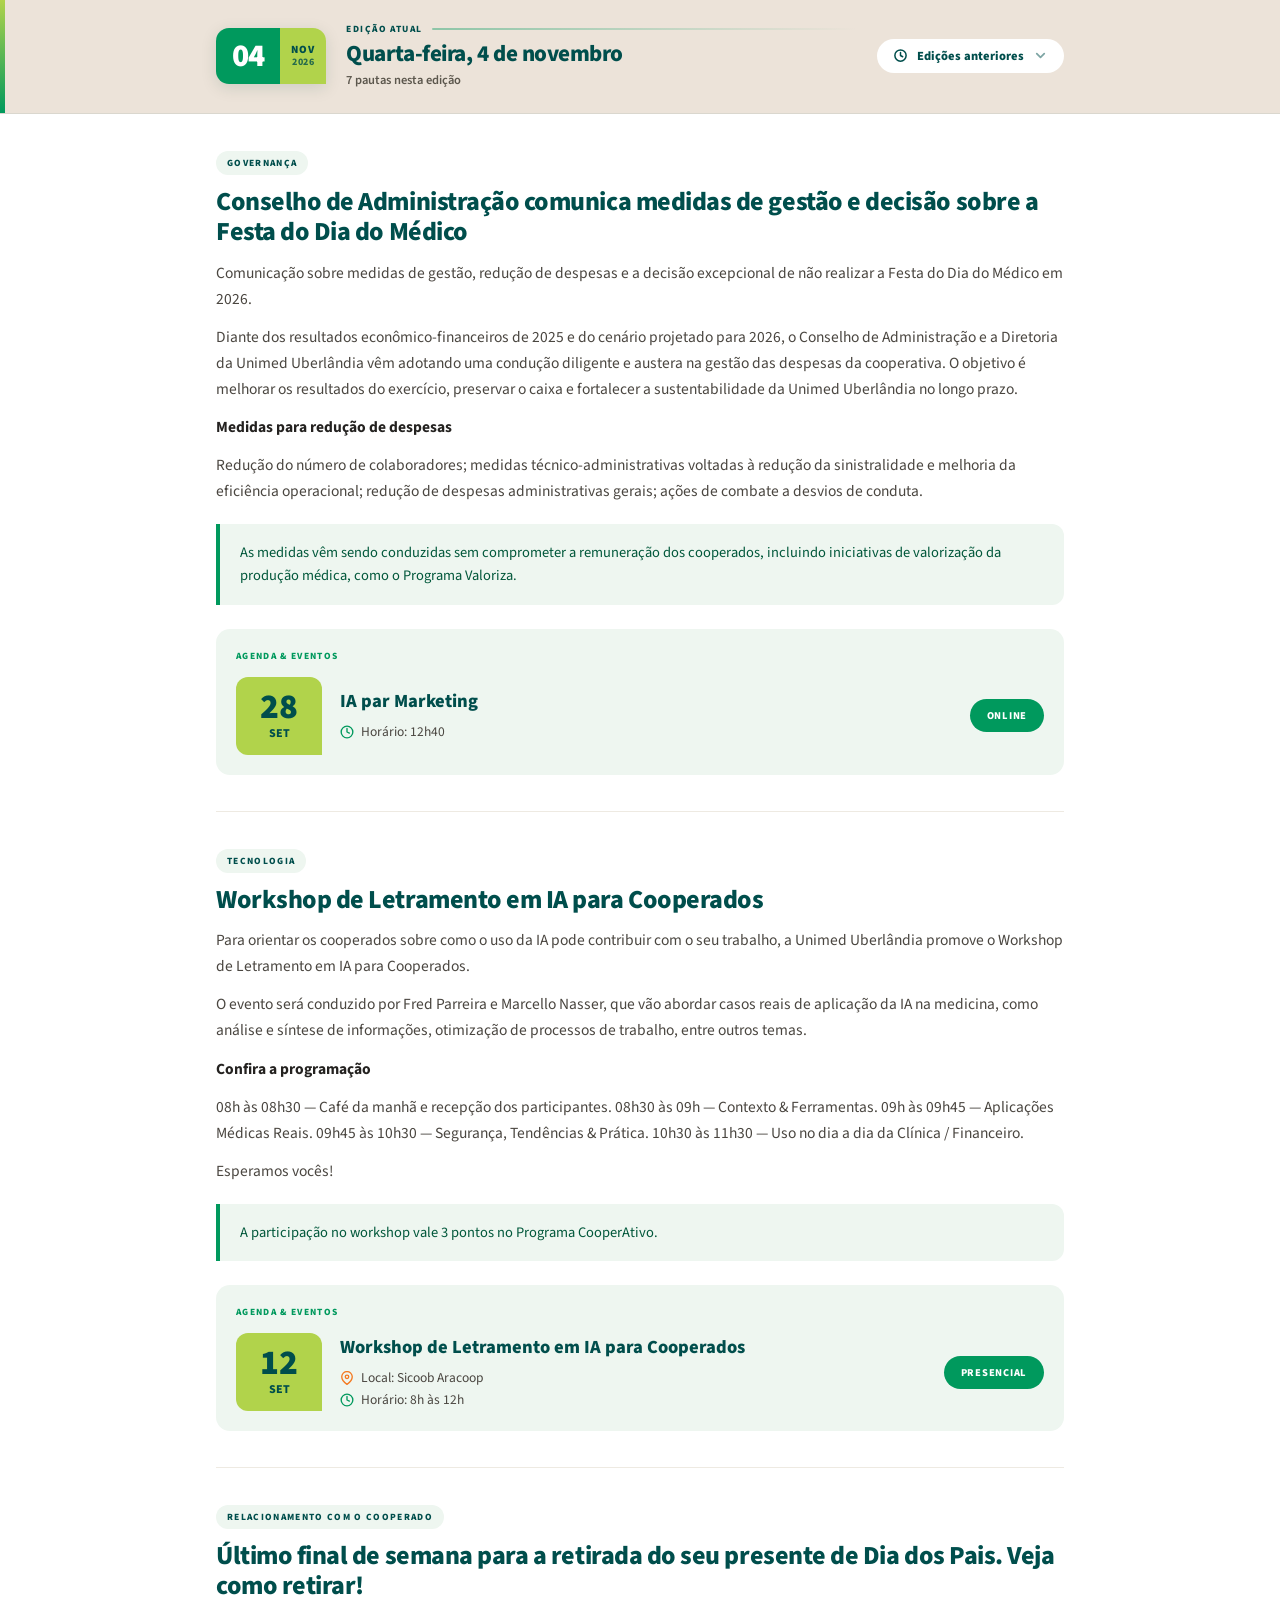
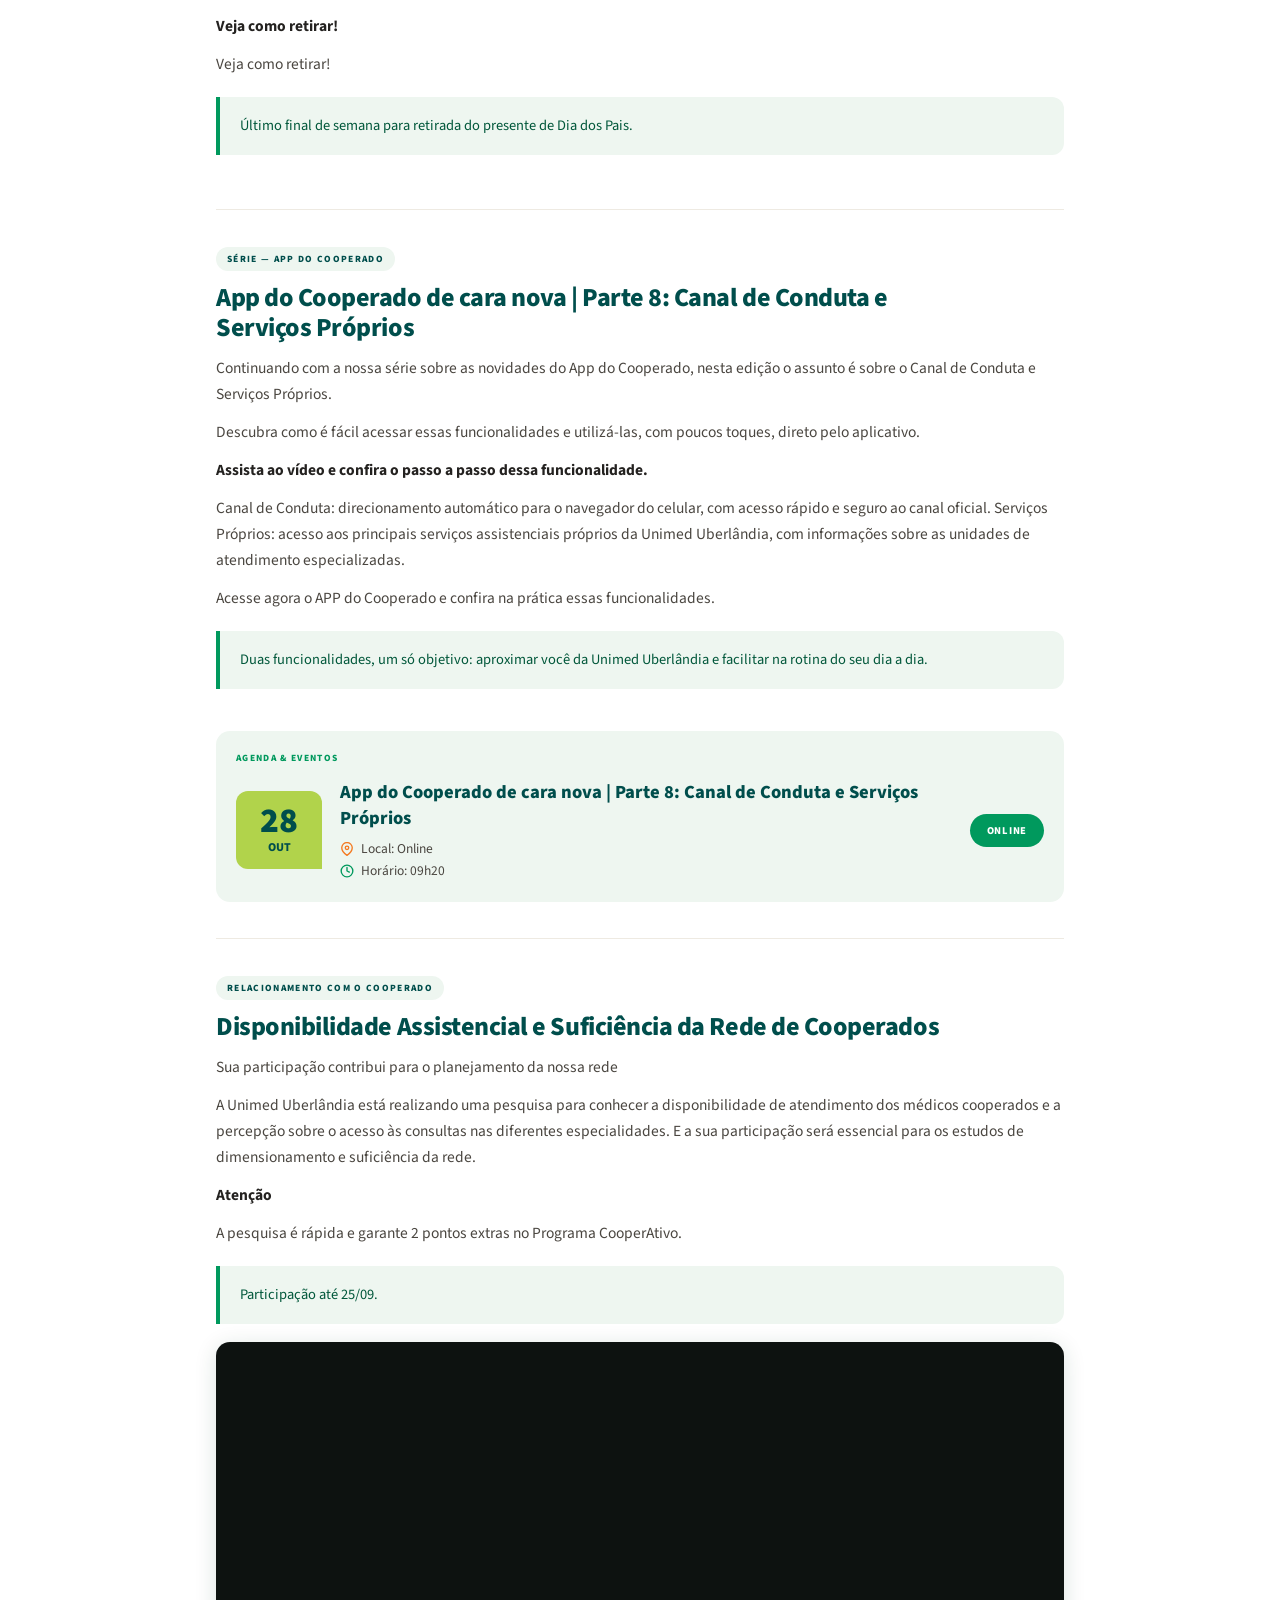
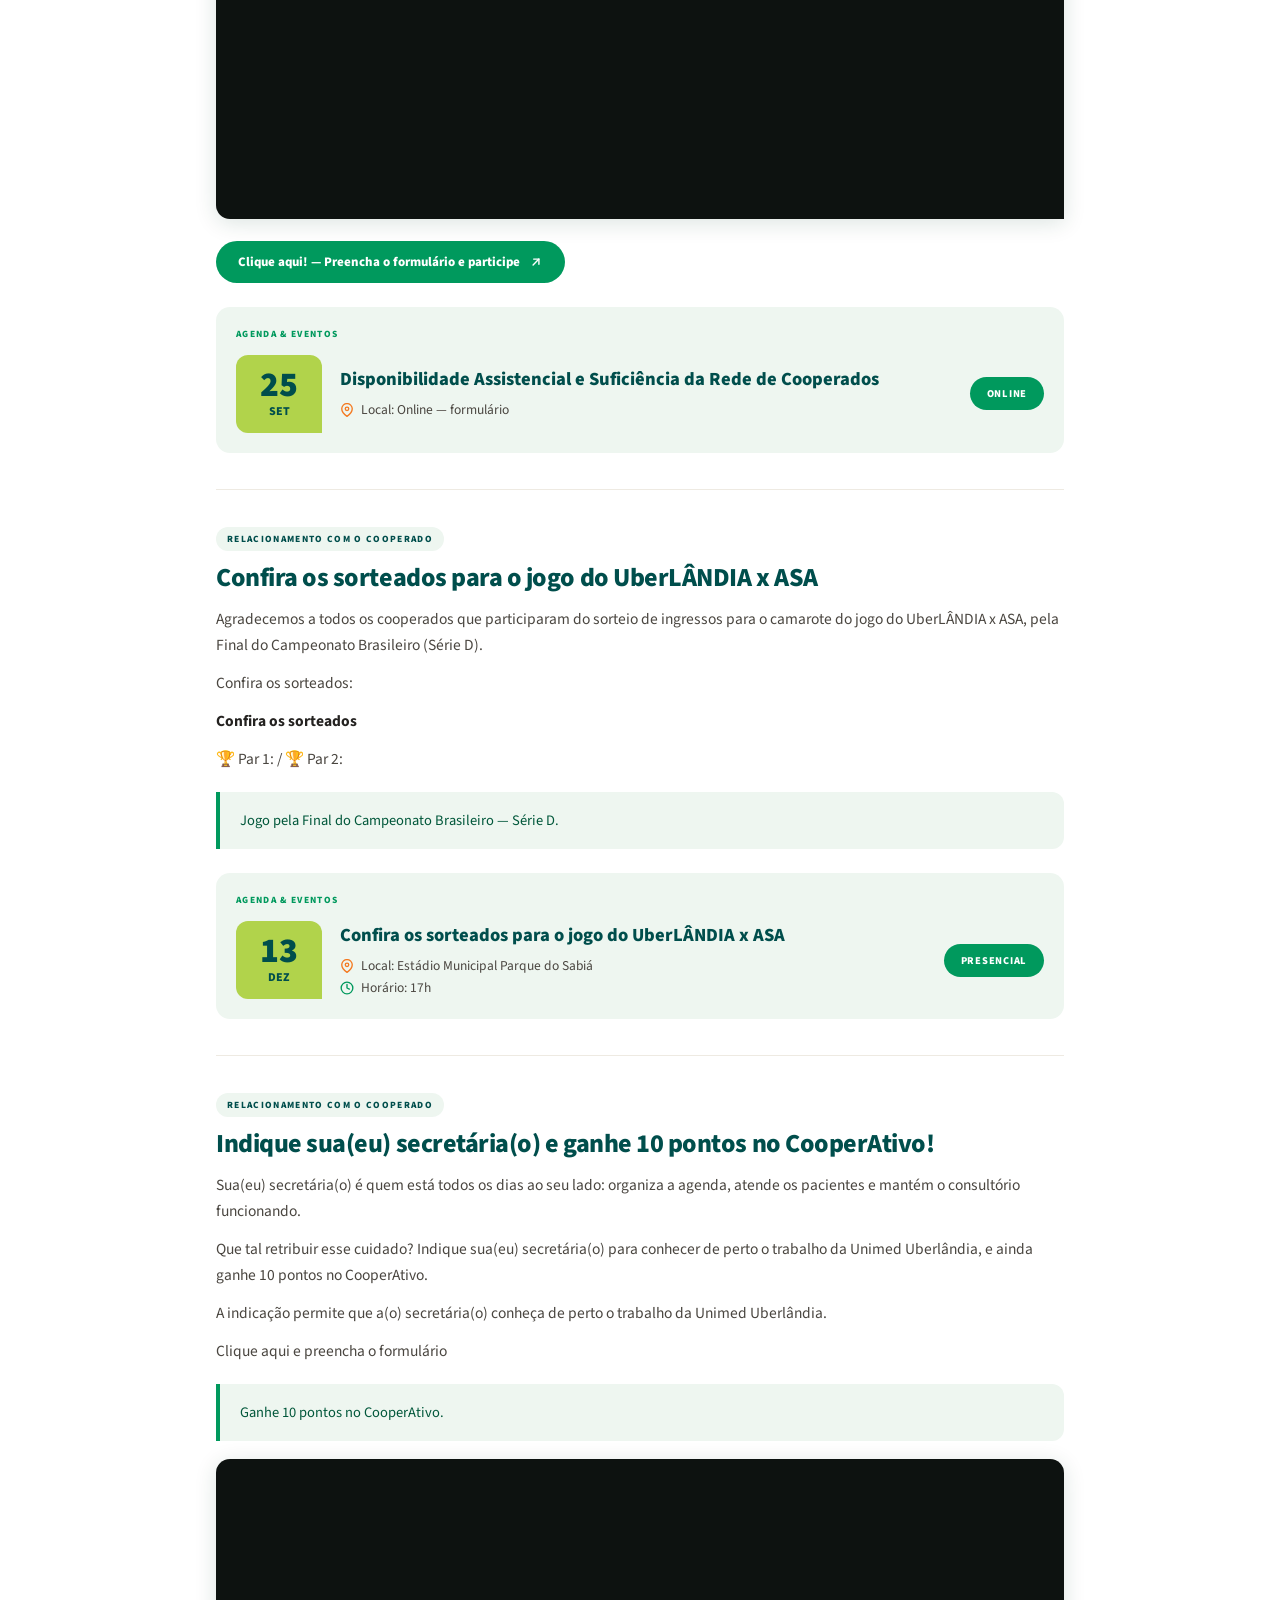
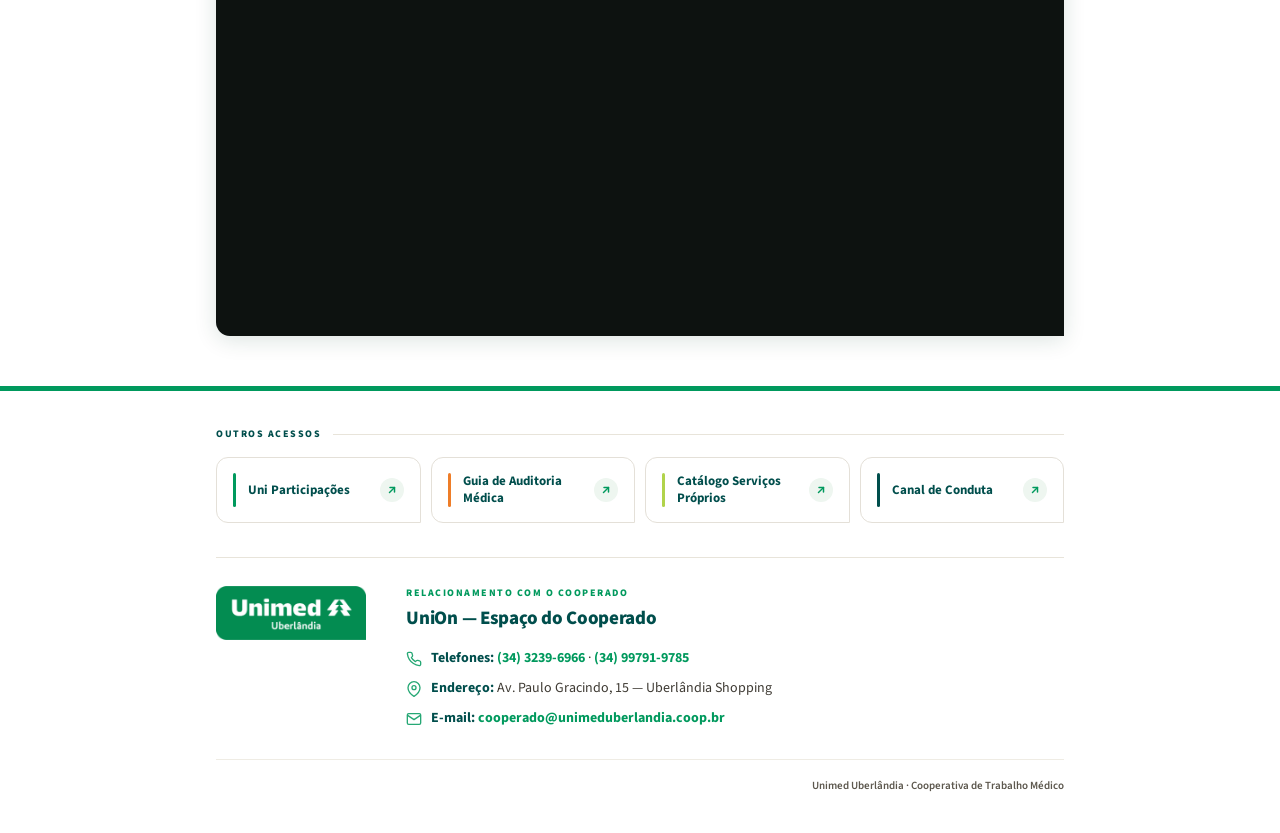
==== index.html @ d512285e "Informativo 04/11/2026 — 06/11/2026 arquivado · Joander" ====
<!DOCTYPE html>
<html lang="pt-BR">
<head>
<meta charset="utf-8">
<meta name="viewport" content="width=device-width, initial-scale=1">
<title>Informativo do Cooperado</title>
<link href="https://fonts.googleapis.com/css2?family=Source+Sans+3:ital,wght@0,400;0,500;0,600;0,700;0,800;0,900;1,400&display=swap" rel="stylesheet">
<style>
*{margin:0;padding:0;box-sizing:border-box}
:root{--g:#00995d;--p:#004e4c;--c:#b1d34b;--areia:#ece3d9}
html,body{background:#fff}
body{font-family:'Source Sans 3',system-ui,-apple-system,sans-serif;color:#3a3630;-webkit-font-smoothing:antialiased}
a{text-decoration:none;color:inherit}
img{max-width:100%;height:auto;display:block}
button{font-family:inherit;cursor:pointer;border:0;background:none}
@keyframes up{from{opacity:0;transform:translateY(14px)}to{opacity:1;transform:translateY(0)}}

/* ===== FAIXA DA EDIÇÃO ===== */
.dt{background:var(--areia);border-bottom:1px solid rgba(0,78,76,.08);position:relative}
.dt:before{content:'';position:absolute;left:0;top:0;bottom:0;width:5px;background:linear-gradient(180deg,var(--c),var(--g))}
.dt-in{max-width:900px;margin:0 auto;padding:22px 26px 24px;display:flex;align-items:center;gap:20px;flex-wrap:wrap}
.dt-cal{display:flex;align-items:stretch;border-radius:13px 13px 0 13px;overflow:hidden;flex-shrink:0;box-shadow:0 4px 16px rgba(7,63,45,.13)}
.dt-cal .dd{background:var(--g);color:#fff;padding:12px 16px;text-align:center;display:flex;align-items:center;justify-content:center;min-width:58px}
.dt-cal .dd .n{font-size:32px;font-weight:900;line-height:1;letter-spacing:-.03em}
.dt-cal .mm{background:var(--c);color:var(--p);padding:0 11px;display:flex;flex-direction:column;align-items:center;justify-content:center;gap:2px;line-height:1}
.dt-cal .mm .m{font-size:11px;font-weight:900;text-transform:uppercase;letter-spacing:.1em}
.dt-cal .mm .y{font-size:10px;font-weight:800;letter-spacing:.06em;opacity:.78}
.dt-cal.arq .dd{background:var(--p)}
.dt-cal.arq .mm{background:#d7d1c4;color:#3c382f}
.dt-x{flex:1;min-width:190px;display:flex;flex-direction:column;gap:5px}
.dt-l{display:flex;align-items:center;gap:9px;flex-wrap:wrap}
.dt-l .k{font-size:9.5px;font-weight:800;letter-spacing:.15em;text-transform:uppercase;color:var(--p)}
.dt-l .k.arq{color:#7a4c12}
.dt-l .dash{flex:1;min-width:24px;height:1.5px;background:linear-gradient(90deg,rgba(0,153,93,.4),rgba(0,153,93,0));border-radius:1px}
.dt-t{font-size:23px;font-weight:800;color:var(--p);line-height:1.1;letter-spacing:-.02em}
.dt-s{font-size:12.5px;color:#5c574d;font-weight:600}
.dt-b{align-self:flex-start;font-size:9.5px;font-weight:800;letter-spacing:.09em;text-transform:uppercase;padding:6px 13px;border-radius:100px;background:#fff3e0;color:#a04a00;display:inline-flex;align-items:center;gap:7px}
.hs{position:relative;margin-left:auto;flex-shrink:0}
.hs-b{display:flex;align-items:center;gap:9px;background:#fff;border-radius:100px;padding:8px 16px;font-size:12.5px;font-weight:800;color:var(--p);transition:transform .16s cubic-bezier(.2,.8,.2,1),box-shadow .2s}
.hs-b:hover{transform:translateY(-1px);box-shadow:0 6px 16px rgba(7,63,45,.15)}
.hs-b svg:last-child{transition:transform .25s;opacity:.5}
.hs.on .hs-b svg:last-child{transform:rotate(180deg)}
.hs-p{position:absolute;top:calc(100% + 9px);right:0;width:318px;max-width:calc(100vw - 36px);background:#fff;border-radius:14px;box-shadow:0 20px 52px rgba(7,40,28,.26);max-height:min(62vh,404px);overflow-y:auto;opacity:0;transform:translateY(-8px) scale(.98);transform-origin:top right;pointer-events:none;transition:opacity .2s,transform .22s cubic-bezier(.2,.8,.2,1);z-index:70}
.hs.on .hs-p{opacity:1;transform:none;pointer-events:auto}
.hs-h{padding:15px 18px 12px;border-bottom:1px solid #f0ece4;position:sticky;top:0;background:#fff;z-index:2}
.hs-h .a{font-size:14px;font-weight:800;color:var(--p)}
.hs-h .b{font-size:11.5px;color:#5c574d;margin-top:2px}
.hs-y{font-size:10px;font-weight:800;color:#5c574d;letter-spacing:.13em;text-transform:uppercase;padding:13px 18px 5px;background:#faf8f4}
.hs-i{width:100%;display:flex;align-items:center;gap:11px;padding:10px 18px;text-align:left;transition:background .14s,padding-left .16s}
.hs-i:hover{background:#eef6f0;padding-left:23px}
.hs-i.on{background:#eef6f0}
.hs-d{background:var(--c);border-radius:8px 8px 0 8px;padding:5px 8px;min-width:42px;text-align:center;flex-shrink:0;display:flex;flex-direction:column}
.hs-d .d{font-size:15px;font-weight:900;color:var(--p);line-height:1}
.hs-d .m{font-size:8px;font-weight:800;color:var(--p);text-transform:uppercase;letter-spacing:.04em}
.hs-x{flex:1;min-width:0;display:flex;flex-direction:column}
.hs-x .a{font-size:13px;font-weight:700;color:#2c2a26}
.hs-x .b{font-size:11px;color:#5c574d;margin-top:1px}
.hs-t{font-size:8.5px;font-weight:800;letter-spacing:.07em;text-transform:uppercase;padding:3px 8px;border-radius:100px;flex-shrink:0;background:#eef6f0;color:var(--g)}
.hs-i svg{flex-shrink:0;opacity:.4}
.dt-back{display:flex;align-items:center;gap:7px;font-size:12.5px;font-weight:800;color:var(--g);background:#fff;border-radius:100px;padding:7px 15px;transition:transform .16s,box-shadow .2s}
.dt-back:hover{transform:translateX(-2px);box-shadow:0 5px 14px rgba(7,63,45,.14)}

/* ===== PAUTAS ===== */
.wrap{max-width:900px;margin:0 auto;padding:0 26px}
.pauta{padding:36px 0;border-bottom:1px solid #eeeae2;animation:up .38s ease both}
.pauta:last-child{border-bottom:0}
.pauta:nth-child(2){animation-delay:.05s}.pauta:nth-child(3){animation-delay:.1s}
.pauta:nth-child(4){animation-delay:.15s}.pauta:nth-child(5){animation-delay:.2s}
.pauta:nth-child(6){animation-delay:.25s}.pauta:nth-child(7){animation-delay:.3s}
.ptag{display:inline-block;font-size:9.5px;font-weight:800;color:var(--p);letter-spacing:.14em;text-transform:uppercase;background:#eef6f0;padding:5px 11px;border-radius:100px;margin-bottom:12px}
.ptitle{font-size:26px;font-weight:800;color:var(--p);line-height:1.14;letter-spacing:-.018em;margin-bottom:13px;text-wrap:pretty}
.pbody{font-size:15.5px;line-height:1.68;color:#4a4640}
.pbody p{margin-bottom:12px}
.pbody p:last-child{margin-bottom:0}
.pbody strong,.pbody b{font-weight:700;color:#242220}
.pbody a{color:var(--g);font-weight:600;text-decoration:underline}
.pbody ul,.pbody ol{margin:10px 0 14px 22px}
.pbody li{margin-bottom:5px}
.pimg{border-radius:14px 14px 0 14px;overflow:hidden;background:linear-gradient(135deg,var(--areia),#d4e8d0);box-shadow:0 2px 14px rgba(7,63,45,.09);transition:transform .3s cubic-bezier(.2,.8,.2,1),box-shadow .3s}
.pimg:hover{transform:translateY(-3px);box-shadow:0 14px 34px rgba(7,63,45,.16)}
.pimg img{width:100%;transition:transform .45s cubic-bezier(.2,.8,.2,1)}
.pimg:hover img{transform:scale(1.05)}
.pimg-solo{max-width:440px;margin-top:18px}
.pgal{display:grid;gap:11px;margin-top:18px}
.pgal.n2{grid-template-columns:1fr 1fr}
.pgal.n3{grid-template-columns:repeat(3,1fr)}
.pgal.n4{grid-template-columns:1fr 1fr}
.pgal.nm{grid-template-columns:repeat(auto-fill,minmax(170px,1fr))}
.pgal figure{border-radius:14px 14px 0 14px;overflow:hidden;background:linear-gradient(135deg,var(--areia),#d4e8d0);box-shadow:0 2px 14px rgba(7,63,45,.09);transition:transform .3s cubic-bezier(.2,.8,.2,1),box-shadow .3s}
.pgal figure:hover{transform:translateY(-3px);box-shadow:0 14px 32px rgba(7,63,45,.18)}
.pgal img{width:100%;aspect-ratio:4/3;object-fit:cover;transition:transform .45s cubic-bezier(.2,.8,.2,1)}
.pgal figure:hover img{transform:scale(1.06)}
.pvideo{width:100%;aspect-ratio:16/9;border-radius:14px 14px 0 14px;overflow:hidden;margin-top:18px;box-shadow:0 4px 22px rgba(7,63,45,.14);background:#0d1210}
.pvideo iframe{width:100%;height:100%;border:0}
.pbtns{display:flex;flex-wrap:wrap;gap:10px;margin-top:22px}
.pbtn{display:inline-flex;align-items:center;gap:9px;padding:12px 22px;border-radius:100px;font-size:13px;font-weight:800;background:var(--g);color:#fff;transition:transform .18s cubic-bezier(.2,.8,.2,1),box-shadow .22s}
.pbtn:hover{transform:translateY(-2px);box-shadow:0 8px 22px rgba(0,153,93,.34)}
.pbtn:active{transform:scale(.97)}
.pbtn.alt{background:var(--c);color:var(--p)}
.pbtn.alt:hover{box-shadow:0 8px 22px rgba(177,211,75,.44)}
.pbtn svg{flex-shrink:0}
.phi{margin-top:20px;background:#eef6f0;border-left:4px solid var(--g);border-radius:0 12px 12px 0;padding:17px 20px;font-size:14.5px;line-height:1.62;color:#00573a}
.phi p{margin-bottom:8px}.phi p:last-child{margin-bottom:0}
.phi strong{font-weight:800}
.pev{margin-top:24px;background:#eef6f0;border-radius:14px;padding:20px}
.pev-l{font-size:9.5px;font-weight:800;color:var(--g);letter-spacing:.14em;text-transform:uppercase;margin-bottom:14px}
.pev-c{display:flex;align-items:center;gap:18px;flex-wrap:wrap}
.pev-d{background:var(--c);border-radius:12px 12px 0 12px;padding:13px 19px;text-align:center;flex-shrink:0;min-width:86px}
.pev-d .d{font-size:35px;font-weight:900;color:var(--p);line-height:1}
.pev-d .m{font-size:12px;font-weight:800;color:var(--p);text-transform:uppercase}
.pev-x{flex:1;min-width:190px}
.pev-t{font-size:18.5px;font-weight:800;color:var(--p);margin-bottom:7px}
.pev-i{font-size:13.5px;color:#4a4640;line-height:1.62}
.pev-i div{display:flex;align-items:center;gap:7px}
.pev-b{font-size:10.5px;font-weight:800;letter-spacing:.07em;text-transform:uppercase;background:var(--g);color:#fff;padding:9px 17px;border-radius:100px;flex-shrink:0}
/* ===== FECHAMENTO: ACESSOS + RODAPÉ ===== */
.end{background:#fff;border-top:5px solid var(--g);margin-top:14px}
.end-in{max-width:900px;margin:0 auto;padding:36px 26px 40px}

.oa-l{display:flex;align-items:center;gap:12px;font-size:10px;font-weight:800;color:var(--p);letter-spacing:.15em;text-transform:uppercase;margin-bottom:16px}
.oa-l:after{content:'';flex:1;height:1px;background:#e8e4da}
.oa-g{display:grid;grid-template-columns:repeat(auto-fit,minmax(196px,1fr));gap:10px}
.oa-c{display:flex;align-items:center;gap:12px;background:#fff;border:1.5px solid #e4e0d8;border-radius:12px 12px 0 12px;padding:15px 16px;color:var(--p);transition:border-color .2s,transform .2s cubic-bezier(.2,.8,.2,1),box-shadow .22s}
.oa-c:hover{border-color:var(--g);color:var(--p);transform:translateY(-3px);box-shadow:0 10px 24px rgba(7,63,45,.12)}
.oa-c .t{flex:1;min-width:0;font-size:13px;font-weight:700;line-height:1.3}
.oa-c .i{width:24px;height:24px;flex-shrink:0;border-radius:50%;display:flex;align-items:center;justify-content:center;background:#eef6f0;color:var(--g);transition:background .2s,transform .2s}
.oa-c:hover .i{background:var(--g);color:#fff;transform:translate(2px,-2px)}
.oa-c .bar{width:3px;align-self:stretch;border-radius:2px;flex-shrink:0}
.oa-c.a1 .bar{background:var(--g)}
.oa-c.a2 .bar{background:#ee7d28}
.oa-c.a3 .bar{background:var(--c)}
.oa-c.a4 .bar{background:var(--p)}

.ft{padding:0}
.ft-sep{height:1px;background:#e8e4da;margin:34px 0 28px}
.ft-in{display:flex;align-items:flex-start;justify-content:space-between;gap:40px;flex-wrap:wrap}
.ft-mk{flex-shrink:0}
.ft-mk img{display:block;height:54px;width:auto}
.ft-c{flex:1;min-width:280px}
.ft-h{font-size:10px;font-weight:800;color:var(--g);letter-spacing:.15em;text-transform:uppercase}
.ft-u{font-size:19px;font-weight:800;color:var(--p);margin-top:5px;letter-spacing:-.015em}
.ft-rows{display:flex;flex-direction:column;gap:9px;margin-top:16px}
.ft-r{display:flex;align-items:center;gap:9px;font-size:14px;line-height:1.5;color:#3f3b34}
.ft-r b{font-weight:700;color:var(--p)}
.ft-r a{color:var(--g);font-weight:700;transition:color .18s}
.ft-r a:hover{color:var(--p)}
.ft-r svg{flex-shrink:0;opacity:.85}
.ft-ans{display:flex;justify-content:flex-end;margin-top:30px;padding-top:18px;border-top:1px solid #efece4}
.ft-ans span{font-size:11px;color:#5c574d;font-weight:600}

.vazio{padding:80px 26px;text-align:center;color:#5c574d;font-size:15px}
.lk{min-height:78vh;display:flex;align-items:center;justify-content:center;padding:40px 20px;background:#faf8f4}
.lk-c{width:100%;max-width:400px;background:#fff;border:1px solid #e8e4da;border-radius:20px 20px 0 20px;padding:36px 32px;box-shadow:0 18px 44px rgba(7,63,45,.1);text-align:center}
.lk-i{width:52px;height:52px;margin:0 auto 18px;border-radius:14px;background:#e6f5ee;color:#00995d;display:flex;align-items:center;justify-content:center}
.lk-t{font-size:22px;font-weight:800;color:#004e4c}
.lk-s{font-size:14px;line-height:1.55;color:#5c574d;margin-top:8px}
.lk-f{display:flex;flex-direction:column;gap:10px;margin-top:22px}
.lk-f input{height:46px;padding:0 14px;border:1.5px solid #e4e0d8;border-radius:10px;font:inherit;font-size:15px;color:#1f2420;outline:none}
.lk-f input:focus{border-color:#00995d;box-shadow:0 0 0 3px rgba(0,153,93,.14)}
.lk-f button{height:46px;border:0;border-radius:10px;background:#00995d;color:#fff;font:inherit;font-size:15px;font-weight:800;cursor:pointer}
.lk-f button:hover{background:#00804e}
.lk-f button:disabled{opacity:.7;cursor:default}
.lk-e{min-height:20px;margin-top:10px;font-size:13px;font-weight:700;color:#d2601a}

@media(max-width:760px){
  .end-in{padding:30px 18px 32px}
  .oa-g{grid-template-columns:1fr 1fr}
  .ft-in{gap:26px}
  .ft-mk img{height:46px}
  .ft-ans{justify-content:flex-start;margin-top:24px}
  .dt-in{padding:20px 18px 22px;gap:16px}
  .dt-t{font-size:19px}
  .dt-cal .dd{min-width:52px;padding:11px 13px}
  .dt-cal .dd .n{font-size:28px}
  .hs{margin-left:0}
  .hs-p{right:auto;left:0;transform-origin:top left}
  .wrap{padding:0 18px}
  .pauta{padding:28px 0}
  .ptitle{font-size:21px}
  .pbody{font-size:15px}
  .pgal.n3,.pgal.n4,.pgal.nm{grid-template-columns:1fr 1fr}
  .pev-c{flex-direction:column;align-items:flex-start}
  .pev-b{align-self:flex-start}
}
@media(max-width:420px){
  .ptitle{font-size:19px}
  .pgal.n2,.pgal.n3,.pgal.n4,.pgal.nm{grid-template-columns:1fr}
  .oa-g{grid-template-columns:1fr}
  .ft-c{min-width:0}
}
</style>
</head>
<body>
<div id="app"></div>
<script>window.__BOOT={"dados":{"edicoes":[{"id":"e151j0zj","rotulo":"06/11/2026","dia":"6","mes":"nov","ano":"2026","curta":"06/11/2026","status":"arquivado","pautas":[{"sessao":"UNIMED UBERLÂNDIA","titulo":"Teste 3000","texto":"<p>Comunicação sobre medidas de gestão, redução de despesas e a decisão excepcional de não realizar a Festa do Dia do Médico em 2026.</p><p>Diante dos resultados econômico-financeiros de 2025 e do cenário projetado para 2026, o Conselho de Administração e a Diretoria da Unimed Uberlândia vêm adotando uma condução diligente e austera na gestão das despesas da cooperativa. O objetivo é melhorar os resultados do exercício, preservar o caixa e fortalecer a sustentabilidade da Unimed Uberlândia no longo prazo.</p><p><strong>Medidas para redução de despesas</strong></p><p>Redução do número de colaboradores; medidas técnico-administrativas voltadas à redução da sinistralidade e melhoria da eficiência operacional; redução de despesas administrativas gerais; ações de combate a desvios de conduta.</p>","imagem":"","imagens":[],"video":"","destaque":"<p>As medidas vêm sendo conduzidas sem comprometer a remuneração dos cooperados, incluindo iniciativas de valorização da produção médica, como o Programa Valoriza.</p>","botoes":[],"evento":null},{"sessao":"TECNOLOGIA","titulo":"Workshop de Letramento em IA para Cooperados","texto":"<p>Para orientar os cooperados sobre como o uso da IA pode contribuir com o seu trabalho, a Unimed Uberlândia promove o Workshop de Letramento em IA para Cooperados.</p><p>O evento será conduzido por Fred Parreira e Marcello Nasser, que vão abordar casos reais de aplicação da IA na medicina, como análise e síntese de informações, otimização de processos de trabalho, entre outros temas.</p><p><strong>Confira a programação</strong></p><p>08h às 08h30 — Café da manhã e recepção dos participantes. 08h30 às 09h — Contexto &amp; Ferramentas. 09h às 09h45 — Aplicações Médicas Reais. 09h45 às 10h30 — Segurança, Tendências &amp; Prática. 10h30 às 11h30 — Uso no dia a dia da Clínica / Financeiro.</p><p>Esperamos vocês!</p>","imagem":"","imagens":[],"video":"","destaque":"<p>A participação no workshop vale 3 pontos no Programa CooperAtivo.</p>","botoes":[],"evento":{"ativo":true,"titulo":"Workshop de Letramento em IA para Cooperados","dia":"12","mes":"set","local":"Sicoob Aracoop","horario":"8h às 12h","formato":"Presencial"}},{"sessao":"RELACIONAMENTO COM O COOPERADO","titulo":"Disponibilidade Assistencial e Suficiência da Rede de Cooperados","texto":"<p>Sua participação contribui para o planejamento da nossa rede</p><p>A Unimed Uberlândia está realizando uma pesquisa para conhecer a disponibilidade de atendimento dos médicos cooperados e a percepção sobre o acesso às consultas nas diferentes especialidades. E a sua participação será essencial para os estudos de dimensionamento e suficiência da rede.</p><p><strong>Atenção</strong></p><p>A pesquisa é rápida e garante 2 pontos extras no Programa CooperAtivo.</p>","imagem":"","imagens":[],"video":"https://youtu.be/Hy5O7KgLKR4?si=xzkLt-Ply_DAo1aE","destaque":"<p>Participação até 25/09.</p>","botoes":[{"texto":"Clique aqui! — Preencha o formulário e participe","link":"https://forms.cloud.microsoft/r/Hqf4Jr4Q0T"}],"evento":{"ativo":true,"titulo":"Disponibilidade Assistencial e Suficiência da Rede de Cooperados","dia":"25","mes":"set","local":"Online — formulário","horario":"","formato":"Online"}},{"sessao":"RELACIONAMENTO COM O COOPERADO","titulo":"Confira os sorteados para o jogo do UberLÂNDIA x ASA","texto":"<p>Agradecemos a todos os cooperados que participaram do sorteio de ingressos para o camarote do jogo do UberLÂNDIA x ASA, pela Final do Campeonato Brasileiro (Série D).</p><p>Confira os sorteados:</p><p><strong>Confira os sorteados</strong></p><p>🏆 Par 1: / 🏆 Par 2:</p>","imagem":"","imagens":[],"video":"","destaque":"<p>Jogo pela Final do Campeonato Brasileiro — Série D.</p>","botoes":[],"evento":{"ativo":true,"titulo":"Confira os sorteados para o jogo do UberLÂNDIA x ASA","dia":"13","mes":"dez","local":"Estádio Municipal Parque do Sabiá","horario":"17h","formato":"Presencial"}},{"sessao":"RELACIONAMENTO COM O COOPERADO","titulo":"Último final de semana para a retirada do seu presente de Dia dos Pais. Veja como retirar!","texto":"<p><strong>Veja como retirar!</strong></p><p>Veja como retirar!</p>","imagem":"https://comunica.ufu.br/sites/default/files/imagem-chamada/2026-09/Live%20Novo%20Convenio%20Saude%20Suplementar%20UFU.png","imagens":["https://comunica.ufu.br/sites/default/files/imagem-chamada/2026-09/Live%20Novo%20Convenio%20Saude%20Suplementar%20UFU.png"],"video":"","destaque":"<p>Último final de semana para retirada do presente de Dia dos Pais.</p>","botoes":[],"evento":null},{"sessao":"RELACIONAMENTO COM O COOPERADO","titulo":"Indique sua(eu) secretária(o) e ganhe 10 pontos no CooperAtivo!","texto":"<p>Sua(eu) secretária(o) é quem está todos os dias ao seu lado: organiza a agenda, atende os pacientes e mantém o consultório funcionando.</p><p>Que tal retribuir esse cuidado? Indique sua(eu) secretária(o) para conhecer de perto o trabalho da Unimed Uberlândia, e ainda ganhe 10 pontos no CooperAtivo.</p><p>A indicação permite que a(o) secretária(o) conheça de perto o trabalho da Unimed Uberlândia.</p><p>Clique aqui e preencha o formulário</p>","imagem":"","imagens":[],"video":"https://youtu.be/wnJMdiomzCI?si=XtarlMPCxbNOCgdr","destaque":"<p>Ganhe 10 pontos no CooperAtivo.</p>","botoes":[],"evento":null},{"sessao":"SÉRIE — APP DO COOPERADO","titulo":"App do Cooperado de cara nova | Parte 8: Canal de Conduta e Serviços Próprios","texto":"<p>Continuando com a nossa série sobre as novidades do App do Cooperado, nesta edição o assunto é sobre o Canal de Conduta e Serviços Próprios.</p><p>Descubra como é fácil acessar essas funcionalidades e utilizá-las, com poucos toques, direto pelo aplicativo.</p><p><strong>Assista ao vídeo e confira o passo a passo dessa funcionalidade.</strong></p><p>Canal de Conduta: direcionamento automático para o navegador do celular, com acesso rápido e seguro ao canal oficial. Serviços Próprios: acesso aos principais serviços assistenciais próprios da Unimed Uberlândia, com informações sobre as unidades de atendimento especializadas.</p><p>Acesse agora o APP do Cooperado e confira na prática essas funcionalidades.</p>","imagem":"https://naoperdenao.com/wp-content/uploads/2023/03/Kaka-Fotografias_-Unimed-319.jpg","imagens":["https://naoperdenao.com/wp-content/uploads/2023/03/Kaka-Fotografias_-Unimed-319.jpg"],"video":"","destaque":"<p>Duas funcionalidades, um só objetivo: aproximar você da Unimed Uberlândia e facilitar na rotina do seu dia a dia.</p>","botoes":[],"evento":{"ativo":true,"titulo":"App do Cooperado de cara nova | Parte 8: Canal de Conduta e Serviços Próprios","dia":"28","mes":"out","local":"Online","horario":"09h20","formato":"Online"}}]},{"id":"e2846fk1","rotulo":"06/11/2026","dia":"6","mes":"nov","ano":"2026","curta":"06/11/2026","status":"arquivado","pautas":[{"sessao":"RUA 302","titulo":"Teste 15 e 46 da tarde de 04 do 11 de 2026","texto":"<p>Comunicação sobre medidas de gestão, redução de despesas e a decisão excepcional de não realizar a Festa do Dia do Médico em 2026.</p><p>Diante dos resultados econômico-financeiros de 2025 e do cenário projetado para 2026, o Conselho de Administração e a Diretoria da Unimed Uberlândia vêm adotando uma condução diligente e austera na gestão das despesas da cooperativa. O objetivo é melhorar os resultados do exercício, preservar o caixa e fortalecer a sustentabilidade da Unimed Uberlândia no longo prazo.</p><p><strong>Medidas para redução de despesas</strong></p><p>Redução do número de colaboradores; medidas técnico-administrativas voltadas à redução da sinistralidade e melhoria da eficiência operacional; redução de despesas administrativas gerais; ações de combate a desvios de conduta.</p>","imagem":"","imagens":[],"video":"","destaque":"<p>As medidas vêm sendo conduzidas sem comprometer a remuneração dos cooperados, incluindo iniciativas de valorização da produção médica, como o Programa Valoriza.</p>","botoes":[],"evento":null},{"sessao":"TECNOLOGIA","titulo":"Workshop de Letramento em IA para Cooperados","texto":"<p>Para orientar os cooperados sobre como o uso da IA pode contribuir com o seu trabalho, a Unimed Uberlândia promove o Workshop de Letramento em IA para Cooperados.</p><p>O evento será conduzido por Fred Parreira e Marcello Nasser, que vão abordar casos reais de aplicação da IA na medicina, como análise e síntese de informações, otimização de processos de trabalho, entre outros temas.</p><p><strong>Confira a programação</strong></p><p>08h às 08h30 — Café da manhã e recepção dos participantes. 08h30 às 09h — Contexto &amp; Ferramentas. 09h às 09h45 — Aplicações Médicas Reais. 09h45 às 10h30 — Segurança, Tendências &amp; Prática. 10h30 às 11h30 — Uso no dia a dia da Clínica / Financeiro.</p><p>Esperamos vocês!</p>","imagem":"","imagens":[],"video":"","destaque":"<p>A participação no workshop vale 3 pontos no Programa CooperAtivo.</p>","botoes":[],"evento":{"ativo":true,"titulo":"Workshop de Letramento em IA para Cooperados","dia":"12","mes":"set","local":"Sicoob Aracoop","horario":"8h às 12h","formato":"Presencial"}},{"sessao":"RELACIONAMENTO COM O COOPERADO","titulo":"Disponibilidade Assistencial e Suficiência da Rede de Cooperados","texto":"<p>Sua participação contribui para o planejamento da nossa rede</p><p>A Unimed Uberlândia está realizando uma pesquisa para conhecer a disponibilidade de atendimento dos médicos cooperados e a percepção sobre o acesso às consultas nas diferentes especialidades. E a sua participação será essencial para os estudos de dimensionamento e suficiência da rede.</p><p><strong>Atenção</strong></p><p>A pesquisa é rápida e garante 2 pontos extras no Programa CooperAtivo.</p>","imagem":"","imagens":[],"video":"https://youtu.be/Hy5O7KgLKR4?si=xzkLt-Ply_DAo1aE","destaque":"<p>Participação até 25/09.</p>","botoes":[{"texto":"Clique aqui! — Preencha o formulário e participe","link":"https://forms.cloud.microsoft/r/Hqf4Jr4Q0T"}],"evento":{"ativo":true,"titulo":"Disponibilidade Assistencial e Suficiência da Rede de Cooperados","dia":"25","mes":"set","local":"Online — formulário","horario":"","formato":"Online"}},{"sessao":"RELACIONAMENTO COM O COOPERADO","titulo":"Confira os sorteados para o jogo do UberLÂNDIA x ASA","texto":"<p>Agradecemos a todos os cooperados que participaram do sorteio de ingressos para o camarote do jogo do UberLÂNDIA x ASA, pela Final do Campeonato Brasileiro (Série D).</p><p>Confira os sorteados:</p><p><strong>Confira os sorteados</strong></p><p>🏆 Par 1: / 🏆 Par 2:</p>","imagem":"","imagens":[],"video":"","destaque":"<p>Jogo pela Final do Campeonato Brasileiro — Série D.</p>","botoes":[],"evento":{"ativo":true,"titulo":"Confira os sorteados para o jogo do UberLÂNDIA x ASA","dia":"13","mes":"dez","local":"Estádio Municipal Parque do Sabiá","horario":"17h","formato":"Presencial"}},{"sessao":"RELACIONAMENTO COM O COOPERADO","titulo":"Último final de semana para a retirada do seu presente de Dia dos Pais. Veja como retirar!","texto":"<p><strong>Veja como retirar!</strong></p><p>Veja como retirar!</p>","imagem":"https://comunica.ufu.br/sites/default/files/imagem-chamada/2026-09/Live%20Novo%20Convenio%20Saude%20Suplementar%20UFU.png","imagens":["https://comunica.ufu.br/sites/default/files/imagem-chamada/2026-09/Live%20Novo%20Convenio%20Saude%20Suplementar%20UFU.png"],"video":"","destaque":"<p>Último final de semana para retirada do presente de Dia dos Pais.</p>","botoes":[],"evento":null},{"sessao":"RELACIONAMENTO COM O COOPERADO","titulo":"Indique sua(eu) secretária(o) e ganhe 10 pontos no CooperAtivo!","texto":"<p>Sua(eu) secretária(o) é quem está todos os dias ao seu lado: organiza a agenda, atende os pacientes e mantém o consultório funcionando.</p><p>Que tal retribuir esse cuidado? Indique sua(eu) secretária(o) para conhecer de perto o trabalho da Unimed Uberlândia, e ainda ganhe 10 pontos no CooperAtivo.</p><p>A indicação permite que a(o) secretária(o) conheça de perto o trabalho da Unimed Uberlândia.</p><p>Clique aqui e preencha o formulário</p>","imagem":"","imagens":[],"video":"https://youtu.be/wnJMdiomzCI?si=XtarlMPCxbNOCgdr","destaque":"<p>Ganhe 10 pontos no CooperAtivo.</p>","botoes":[],"evento":null},{"sessao":"SÉRIE — APP DO COOPERADO","titulo":"App do Cooperado de cara nova | Parte 8: Canal de Conduta e Serviços Próprios","texto":"<p>Continuando com a nossa série sobre as novidades do App do Cooperado, nesta edição o assunto é sobre o Canal de Conduta e Serviços Próprios.</p><p>Descubra como é fácil acessar essas funcionalidades e utilizá-las, com poucos toques, direto pelo aplicativo.</p><p><strong>Assista ao vídeo e confira o passo a passo dessa funcionalidade.</strong></p><p>Canal de Conduta: direcionamento automático para o navegador do celular, com acesso rápido e seguro ao canal oficial. Serviços Próprios: acesso aos principais serviços assistenciais próprios da Unimed Uberlândia, com informações sobre as unidades de atendimento especializadas.</p><p>Acesse agora o APP do Cooperado e confira na prática essas funcionalidades.</p>","imagem":"https://naoperdenao.com/wp-content/uploads/2023/03/Kaka-Fotografias_-Unimed-319.jpg","imagens":["https://naoperdenao.com/wp-content/uploads/2023/03/Kaka-Fotografias_-Unimed-319.jpg"],"video":"","destaque":"<p>Duas funcionalidades, um só objetivo: aproximar você da Unimed Uberlândia e facilitar na rotina do seu dia a dia.</p>","botoes":[],"evento":{"ativo":true,"titulo":"App do Cooperado de cara nova | Parte 8: Canal de Conduta e Serviços Próprios","dia":"28","mes":"out","local":"Online","horario":"09h20","formato":"Online"}}]},{"id":"e7e7blyk","rotulo":"04/11/2026","dia":"4","mes":"nov","ano":"2026","curta":"04/11/2026","status":"online","pautas":[{"sessao":"GOVERNANÇA","titulo":"Conselho de Administração comunica medidas de gestão e decisão sobre a Festa do Dia do Médico","texto":"<p>Comunicação sobre medidas de gestão, redução de despesas e a decisão excepcional de não realizar a Festa do Dia do Médico em 2026.</p><p>Diante dos resultados econômico-financeiros de 2025 e do cenário projetado para 2026, o Conselho de Administração e a Diretoria da Unimed Uberlândia vêm adotando uma condução diligente e austera na gestão das despesas da cooperativa. O objetivo é melhorar os resultados do exercício, preservar o caixa e fortalecer a sustentabilidade da Unimed Uberlândia no longo prazo.</p><p><strong>Medidas para redução de despesas</strong></p><p>Redução do número de colaboradores; medidas técnico-administrativas voltadas à redução da sinistralidade e melhoria da eficiência operacional; redução de despesas administrativas gerais; ações de combate a desvios de conduta.</p>","imagem":"","imagens":[],"video":"","destaque":"<p>As medidas vêm sendo conduzidas sem comprometer a remuneração dos cooperados, incluindo iniciativas de valorização da produção médica, como o Programa Valoriza.</p>","botoes":[{"texto":"Acesse a Sala","link":""}],"evento":{"ativo":true,"titulo":"IA par Marketing","dia":"28","mes":"Set","local":"","horario":"12h40","formato":"Online"}},{"sessao":"TECNOLOGIA","titulo":"Workshop de Letramento em IA para Cooperados","texto":"<p>Para orientar os cooperados sobre como o uso da IA pode contribuir com o seu trabalho, a Unimed Uberlândia promove o Workshop de Letramento em IA para Cooperados.</p><p>O evento será conduzido por Fred Parreira e Marcello Nasser, que vão abordar casos reais de aplicação da IA na medicina, como análise e síntese de informações, otimização de processos de trabalho, entre outros temas.</p><p><strong>Confira a programação</strong></p><p>08h às 08h30 — Café da manhã e recepção dos participantes. 08h30 às 09h — Contexto &amp; Ferramentas. 09h às 09h45 — Aplicações Médicas Reais. 09h45 às 10h30 — Segurança, Tendências &amp; Prática. 10h30 às 11h30 — Uso no dia a dia da Clínica / Financeiro.</p><p>Esperamos vocês!</p>","imagem":"","imagens":[],"video":"","destaque":"<p>A participação no workshop vale 3 pontos no Programa CooperAtivo.</p>","botoes":[],"evento":{"ativo":true,"titulo":"Workshop de Letramento em IA para Cooperados","dia":"12","mes":"set","local":"Sicoob Aracoop","horario":"8h às 12h","formato":"Presencial"}},{"sessao":"RELACIONAMENTO COM O COOPERADO","titulo":"Último final de semana para a retirada do seu presente de Dia dos Pais. Veja como retirar!","texto":"<p><strong>Veja como retirar!</strong></p><p>Veja como retirar!</p>","imagem":"https://comunica.ufu.br/sites/default/files/imagem-chamada/2026-09/Live%20Novo%20Convenio%20Saude%20Suplementar%20UFU.png","imagens":["https://comunica.ufu.br/sites/default/files/imagem-chamada/2026-09/Live%20Novo%20Convenio%20Saude%20Suplementar%20UFU.png"],"video":"","destaque":"<p>Último final de semana para retirada do presente de Dia dos Pais.</p>","botoes":[],"evento":null},{"sessao":"SÉRIE — APP DO COOPERADO","titulo":"App do Cooperado de cara nova | Parte 8: Canal de Conduta e Serviços Próprios","texto":"<p>Continuando com a nossa série sobre as novidades do App do Cooperado, nesta edição o assunto é sobre o Canal de Conduta e Serviços Próprios.</p><p>Descubra como é fácil acessar essas funcionalidades e utilizá-las, com poucos toques, direto pelo aplicativo.</p><p><strong>Assista ao vídeo e confira o passo a passo dessa funcionalidade.</strong></p><p>Canal de Conduta: direcionamento automático para o navegador do celular, com acesso rápido e seguro ao canal oficial. Serviços Próprios: acesso aos principais serviços assistenciais próprios da Unimed Uberlândia, com informações sobre as unidades de atendimento especializadas.</p><p>Acesse agora o APP do Cooperado e confira na prática essas funcionalidades.</p>","imagem":"https://naoperdenao.com/wp-content/uploads/2023/03/Kaka-Fotografias_-Unimed-319.jpg","imagens":["https://naoperdenao.com/wp-content/uploads/2023/03/Kaka-Fotografias_-Unimed-319.jpg"],"video":"","destaque":"<p>Duas funcionalidades, um só objetivo: aproximar você da Unimed Uberlândia e facilitar na rotina do seu dia a dia.</p>","botoes":[],"evento":{"ativo":true,"titulo":"App do Cooperado de cara nova | Parte 8: Canal de Conduta e Serviços Próprios","dia":"28","mes":"out","local":"Online","horario":"09h20","formato":"Online"}},{"sessao":"RELACIONAMENTO COM O COOPERADO","titulo":"Disponibilidade Assistencial e Suficiência da Rede de Cooperados","texto":"<p>Sua participação contribui para o planejamento da nossa rede</p><p>A Unimed Uberlândia está realizando uma pesquisa para conhecer a disponibilidade de atendimento dos médicos cooperados e a percepção sobre o acesso às consultas nas diferentes especialidades. E a sua participação será essencial para os estudos de dimensionamento e suficiência da rede.</p><p><strong>Atenção</strong></p><p>A pesquisa é rápida e garante 2 pontos extras no Programa CooperAtivo.</p>","imagem":"","imagens":[],"video":"https://youtu.be/Hy5O7KgLKR4?si=xzkLt-Ply_DAo1aE","destaque":"<p>Participação até 25/09.</p>","botoes":[{"texto":"Clique aqui! — Preencha o formulário e participe","link":"https://forms.cloud.microsoft/r/Hqf4Jr4Q0T"}],"evento":{"ativo":true,"titulo":"Disponibilidade Assistencial e Suficiência da Rede de Cooperados","dia":"25","mes":"set","local":"Online — formulário","horario":"","formato":"Online"}},{"sessao":"RELACIONAMENTO COM O COOPERADO","titulo":"Confira os sorteados para o jogo do UberLÂNDIA x ASA","texto":"<p>Agradecemos a todos os cooperados que participaram do sorteio de ingressos para o camarote do jogo do UberLÂNDIA x ASA, pela Final do Campeonato Brasileiro (Série D).</p><p>Confira os sorteados:</p><p><strong>Confira os sorteados</strong></p><p>🏆 Par 1: / 🏆 Par 2:</p>","imagem":"","imagens":[],"video":"","destaque":"<p>Jogo pela Final do Campeonato Brasileiro — Série D.</p>","botoes":[],"evento":{"ativo":true,"titulo":"Confira os sorteados para o jogo do UberLÂNDIA x ASA","dia":"13","mes":"dez","local":"Estádio Municipal Parque do Sabiá","horario":"17h","formato":"Presencial"}},{"sessao":"RELACIONAMENTO COM O COOPERADO","titulo":"Indique sua(eu) secretária(o) e ganhe 10 pontos no CooperAtivo!","texto":"<p>Sua(eu) secretária(o) é quem está todos os dias ao seu lado: organiza a agenda, atende os pacientes e mantém o consultório funcionando.</p><p>Que tal retribuir esse cuidado? Indique sua(eu) secretária(o) para conhecer de perto o trabalho da Unimed Uberlândia, e ainda ganhe 10 pontos no CooperAtivo.</p><p>A indicação permite que a(o) secretária(o) conheça de perto o trabalho da Unimed Uberlândia.</p><p>Clique aqui e preencha o formulário</p>","imagem":"","imagens":[],"video":"https://youtu.be/wnJMdiomzCI?si=XtarlMPCxbNOCgdr","destaque":"<p>Ganhe 10 pontos no CooperAtivo.</p>","botoes":[],"evento":null}]}],"legados":[{"rotulo":"04/09/2026","link":"https://informativodocooperado.framer.website/p%C3%A1ginas/informativo-04-09-26"},{"rotulo":"28/08/2026","link":"https://informativodocooperado.framer.website/p%C3%A1ginas/informativo-28-08-26"},{"rotulo":"21/08/2026","link":"https://informativodocooperado.framer.website/p%C3%A1ginas/informativo-21-08-26"},{"rotulo":"14/08/2026","link":"https://informativodocooperado.framer.website/p%C3%A1ginas/informativo-14-08-26"},{"rotulo":"07/08/2026","link":"https://informativodocooperado.framer.website/p%C3%A1ginas/informativo-07-08-26"},{"rotulo":"31/07/2026","link":"https://informativodocooperado.framer.website/p%C3%A1ginas/informativo-31-07-26"},{"rotulo":"24/07/2026","link":"https://informativodocooperado.framer.website/p%C3%A1ginas/informativo-24-07-26"},{"rotulo":"17/07/2026","link":"https://informativodocooperado.framer.website/p%C3%A1ginas/informativo-17-07-26"},{"rotulo":"10/07/2026","link":"https://informativodocooperado.framer.website/p%C3%A1ginas/informativo-10-07-26"},{"rotulo":"03/07/2026","link":"https://informativodocooperado.framer.website/p%C3%A1ginas/informativo-03-07-26"},{"rotulo":"26/06/2026","link":"https://informativodocooperado.framer.website/p%C3%A1ginas/informativo-26-06-26"},{"rotulo":"19/06/2026","link":"https://informativodocooperado.framer.website/p%C3%A1ginas/informativo-19-06-26"},{"rotulo":"12/06/2026","link":"https://informativodocooperado.framer.website/p%C3%A1ginas/informativo-12-06-26"},{"rotulo":"05/06/2026","link":"https://informativodocooperado.framer.website/p%C3%A1ginas/informativo-05-06-26"},{"rotulo":"29/05/2026","link":"https://informativodocooperado.framer.website/p%C3%A1ginas/informativo-29-05-26"},{"rotulo":"22/05/2026","link":"https://informativodocooperado.framer.website/p%C3%A1ginas/informativo-22-05-26"},{"rotulo":"15/05/2026","link":"https://informativodocooperado.framer.website/p%C3%A1ginas/informativo-15-05-26"},{"rotulo":"11/05/2026","link":"https://informativodocooperado.framer.website/p%C3%A1ginas/informativo-11-05-26"},{"rotulo":"08/05/2026","link":"https://informativodocooperado.framer.website/p%C3%A1ginas/informativo-08-05-26"},{"rotulo":"30/04/2026","link":"https://informativodocooperado.framer.website/p%C3%A1ginas/informativo-30-04-26"},{"rotulo":"24/04/2026","link":"https://informativodocooperado.framer.website/p%C3%A1ginas/informativo-24-04-26"},{"rotulo":"17/04/2026","link":"https://informativodocooperado.framer.website/p%C3%A1ginas/informativo-17-04-26"},{"rotulo":"10/04/2026","link":"https://informativodocooperado.framer.website/p%C3%A1ginas/informativo-10-04-26"},{"rotulo":"02/04/2026","link":"https://informativodocooperado.framer.website/p%C3%A1ginas/informativo-02-04-26"},{"rotulo":"27/03/2026","link":"https://informativodocooperado.framer.website/p%C3%A1ginas/informativo-27-03-26"},{"rotulo":"20/03/2026","link":"https://informativodocooperado.framer.website/p%C3%A1ginas/informativo-20-03-26"},{"rotulo":"13/03/2026","link":"https://informativodocooperado.framer.website/p%C3%A1ginas/informativo-13-03-26"},{"rotulo":"06/03/2026","link":"https://informativodocooperado.framer.website/p%C3%A1ginas/informativo-06-03-26"},{"rotulo":"27/02/2026","link":"https://informativodocooperado.framer.website/p%C3%A1ginas/informativo-27-02-26"},{"rotulo":"20/02/2026","link":"https://informativodocooperado.framer.website/p%C3%A1ginas/informativo-20-02-26"},{"rotulo":"13/02/2026","link":"https://informativodocooperado.framer.website/p%C3%A1ginas/informativo-13-02-26"},{"rotulo":"06/02/2026","link":"https://informativodocooperado.framer.website/p%C3%A1ginas/informativo-06-02-26"},{"rotulo":"30/01/2026","link":"https://informativodocooperado.framer.website/p%C3%A1ginas/informativo-30-01-26"},{"rotulo":"23/01/2026","link":"https://informativodocooperado.framer.website/p%C3%A1ginas/informativo-23-01-26"},{"rotulo":"16/01/2026","link":"https://informativodocooperado.framer.website/p%C3%A1ginas/informativo-16-01-26"},{"rotulo":"09/01/2026","link":"https://informativodocooperado.framer.website/p%C3%A1ginas/informativo-09-01-26"},{"rotulo":"19/12/2025","link":"https://informativodocooperado.framer.website/p%C3%A1ginas/informativo-19-12-25"},{"rotulo":"12/12/2025","link":"https://informativodocooperado.framer.website/p%C3%A1ginas/informativo-12-12-25"},{"rotulo":"05/12/2025","link":"https://informativodocooperado.framer.website/p%C3%A1ginas/informativo-05-12-25"},{"rotulo":"28/11/2025","link":"https://informativodocooperado.framer.website/p%C3%A1ginas/informativo-28-11-25"},{"rotulo":"21/11/2025","link":"https://informativodocooperado.framer.website/p%C3%A1ginas/informativo-21-11-25"},{"rotulo":"14/11/2025","link":"https://informativodocooperado.framer.website/p%C3%A1ginas/informativo-14-11-25"},{"rotulo":"07/11/2025","link":"https://informativodocooperado.framer.website/p%C3%A1ginas/informativo-07-11-25"},{"rotulo":"31/10/2025","link":"https://informativodocooperado.framer.website/p%C3%A1ginas/informativo-31-10-25"},{"rotulo":"24/10/2025","link":"https://informativodocooperado.framer.website/p%C3%A1ginas/informativo-24-10-25"},{"rotulo":"17/10/2025","link":"https://informativodocooperado.framer.website/p%C3%A1ginas/informativo-17-10-25"},{"rotulo":"10/10/2025","link":"https://informativodocooperado.framer.website/p%C3%A1ginas/informativo-10-10-25"},{"rotulo":"03/10/2025","link":"https://informativodocooperado.framer.website/p%C3%A1ginas/informativo-03-10-25"},{"rotulo":"26/09/2025","link":"https://informativodocooperado.framer.website/p%C3%A1ginas/informativo-26-09-25"},{"rotulo":"19/09/2025","link":"https://informativodocooperado.framer.website/p%C3%A1ginas/informativo-19-09-25"},{"rotulo":"12/09/2025","link":"https://informativodocooperado.framer.website/p%C3%A1ginas/informativo-12-09-25"},{"rotulo":"05/09/2025","link":"https://informativodocooperado.framer.website/p%C3%A1ginas/informativo-05-09-25"},{"rotulo":"29/08/2025","link":"https://informativodocooperado.framer.website/p%C3%A1ginas/informativo-29-08-25"},{"rotulo":"22/08/2025","link":"https://informativodocooperado.framer.website/p%C3%A1ginas/informativo-22-08-25"},{"rotulo":"14/08/2025","link":"https://informativodocooperado.framer.website/p%C3%A1ginas/informativo-14-08-25"},{"rotulo":"08/08/2025","link":"https://informativodocooperado.framer.website/p%C3%A1ginas/informativo-08-08-25"},{"rotulo":"01/08/2025","link":"https://informativodocooperado.framer.website/p%C3%A1ginas/informativo-01-08-25"},{"rotulo":"25/07/2025","link":"https://informativodocooperado.framer.website/p%C3%A1ginas/informativo-25-07-25"},{"rotulo":"18/07/2025","link":"https://informativodocooperado.framer.website/p%C3%A1ginas/informativo-18-07-25"},{"rotulo":"11/07/2025","link":"https://informativodocooperado.framer.website/p%C3%A1ginas/informativo-11-07-25"},{"rotulo":"04/07/2025","link":"https://informativodocooperado.framer.website/p%C3%A1ginas/informativo-04-07-25"},{"rotulo":"27/06/2025","link":"https://informativodocooperado.framer.website/p%C3%A1ginas/informativo-27-06-25"},{"rotulo":"13/06/2025","link":"https://informativodocooperado.framer.website/p%C3%A1ginas/informativo-13-06-25"},{"rotulo":"06/06/2025","link":"https://informativodocooperado.framer.website/p%C3%A1ginas/informativo-06-06-25"},{"rotulo":"30/05/2025","link":"https://informativodocooperado.framer.website/p%C3%A1ginas/informativo-30-05-25"},{"rotulo":"23/05/2025","link":"https://informativodocooperado.framer.website/p%C3%A1ginas/informativo-23-05-25"},{"rotulo":"16/05/2025","link":"https://informativodocooperado.framer.website/p%C3%A1ginas/informativo-16-05-25"},{"rotulo":"09/05/2025","link":"https://informativodocooperado.framer.website/p%C3%A1ginas/informativo-09-05-25"},{"rotulo":"02/05/2025","link":"https://informativodocooperado.framer.website/p%C3%A1ginas/informativo-02-05-25"},{"rotulo":"25/04/2025","link":"https://informativodocooperado.framer.website/p%C3%A1ginas/informativo-25-04-25"},{"rotulo":"17/04/2025","link":"https://informativodocooperado.framer.website/p%C3%A1ginas/informativo-17-04-25"},{"rotulo":"11/04/2025","link":"https://informativodocooperado.framer.website/p%C3%A1ginas/informativo-11-04-25"},{"rotulo":"04/04/2025","link":"https://informativodocooperado.framer.website/p%C3%A1ginas/informativo-04-04-25"},{"rotulo":"28/03/2025","link":"https://informativodocooperado.framer.website/p%C3%A1ginas/informativo-28-03-25"},{"rotulo":"21/03/2025","link":"https://informativodocooperado.framer.website/p%C3%A1ginas/informativo-21-03-25"},{"rotulo":"14/03/2025","link":"https://informativodocooperado.framer.website/p%C3%A1ginas/informativo-14-03-25"},{"rotulo":"07/03/2025","link":"https://informativodocooperado.framer.website/p%C3%A1ginas/informativo-07-03-25"},{"rotulo":"28/02/2025","link":"https://informativodocooperado.framer.website/p%C3%A1ginas/informativo-28-02-25"},{"rotulo":"21/02/2025","link":"https://informativodocooperado.framer.website/p%C3%A1ginas/informativo-21-02-25"},{"rotulo":"14/02/2025","link":"https://informativodocooperado.framer.website/p%C3%A1ginas/informativo-14-02-25"},{"rotulo":"07/02/2025","link":"https://informativodocooperado.framer.website/p%C3%A1ginas/informativo-07-02-25"},{"rotulo":"31/01/2025","link":"https://informativodocooperado.framer.website/p%C3%A1ginas/informativo-31-01-25"},{"rotulo":"24/01/2025","link":"https://informativodocooperado.framer.website/p%C3%A1ginas/informativo-24-01-25"},{"rotulo":"17/01/2025","link":"https://informativodocooperado.framer.website/p%C3%A1ginas/informativo-17-01-25"},{"rotulo":"10/01/2025","link":"https://informativodocooperado.framer.website/p%C3%A1ginas/informativo-10-01-25"},{"rotulo":"03/01/2025","link":"https://informativodocooperado.framer.website/p%C3%A1ginas/informativo-03-01-25"},{"rotulo":"27/12/2024","link":"https://informativodocooperado.framer.website/p%C3%A1ginas/informativo-27-12"},{"rotulo":"20/12/2024","link":"https://informativodocooperado.framer.website/p%C3%A1ginas/informativo-20-12"},{"rotulo":"13/12/2024","link":"https://informativodocooperado.framer.website/p%C3%A1ginas/informativo-13-12"},{"rotulo":"06/12/2024","link":"https://informativodocooperado.framer.website/p%C3%A1ginas/informativo-06-12"},{"rotulo":"29/11/2024","link":"https://informativodocooperado.framer.website/p%C3%A1ginas/informativo-29-11"},{"rotulo":"22/11/2024","link":"https://informativodocooperado.framer.website/p%C3%A1ginas/informativo-22-11"},{"rotulo":"14/11/2024","link":"https://informativodocooperado.framer.website/p%C3%A1ginas/informativo-14-11"},{"rotulo":"08/11/2024","link":"https://informativodocooperado.framer.website/p%C3%A1ginas/informativo-08-11"},{"rotulo":"01/11/2024","link":"https://informativodocooperado.framer.website/p%C3%A1ginas/informativo-01-11"},{"rotulo":"25/10/2024","link":"https://informativodocooperado.framer.website/p%C3%A1ginas/informativo-25-10"},{"rotulo":"18/10/2024","link":"https://informativodocooperado.framer.website/p%C3%A1ginas/informativo-18-10"},{"rotulo":"11/10/2024","link":"https://informativodocooperado.framer.website/p%C3%A1ginas/informativo-11-10"},{"rotulo":"04/10/2024","link":"https://informativodocooperado.framer.website/p%C3%A1ginas/informativo-04-10"},{"rotulo":"27/09/2024","link":"https://informativodocooperado.framer.website/p%C3%A1ginas/informativo-27-09"},{"rotulo":"20/09/2024","link":"https://informativodocooperado.framer.website/p%C3%A1ginas/informativo-20-9"},{"rotulo":"13/09/2024","link":"https://informativodocooperado.framer.website/p%C3%A1ginas/informativo-13-09"},{"rotulo":"06/09/2024","link":"https://informativodocooperado.framer.website/p%C3%A1ginas/informativo-06-09"},{"rotulo":"30/08/2024","link":"https://informativodocooperado.framer.website/p%C3%A1ginas/informativo-30-08"},{"rotulo":"23/08/2024","link":"https://informativodocooperado.framer.website/outras-paginas/informativo-23-8"},{"rotulo":"16/08/2024","link":"https://informativodocooperado.framer.website/p%C3%A1ginas/informativo-16-08"},{"rotulo":"09/08/2024","link":"https://informativodocooperado.framer.website/p%C3%A1ginas/informativo-09-08"},{"rotulo":"02/08/2024","link":"https://informativodocooperado.framer.website/p%C3%A1ginas/informativo-02-08"},{"rotulo":"26/07/2024","link":"https://informativodocooperado.framer.website/p%C3%A1ginas/informativo-26-07"},{"rotulo":"19/07/2024","link":"https://informativodocooperado.framer.website/p%C3%A1ginas/informativo-19-07"},{"rotulo":"12/07/2024","link":"https://informativodocooperado.framer.website/p%C3%A1ginas/informativo-12-7"},{"rotulo":"05/07/2024","link":"https://informativodocooperado.framer.website/p%C3%A1ginas/informativo-05-7"},{"rotulo":"26/06/2024","link":"https://informativodocooperado.framer.website/p%C3%A1ginas/informativo-26-06"}]},"modo":null,"tela":null,"id":null,"cofre":null};</script>
<script>(function runtime(boot) {
  var DADOS = boot.dados;
  var app = document.getElementById('app');

  function hit(s) { return s && String(s).toLowerCase().indexOf('espelho') >= 0; }

  var ESPELHO = (function () {
    if (boot.modo) return boot.modo === 'espelho';
    try { if (hit(window.top.location.href)) return true; } catch (e) { /* cross-origin */ }
    try { if (hit(window.parent.location.href)) return true; } catch (e) { /* cross-origin */ }
    if (hit(window.location.search)) return true;
    if (hit(window.location.pathname)) return true;
    if (hit(document.referrer)) return true;
    try {
      var ao = window.location.ancestorOrigins;
      if (ao) for (var i = 0; i < ao.length; i++) { if (hit(ao[i])) return true; }
    } catch (e) { /* noop */ }
    return false;
  })();

  function esc(s) { var d = document.createElement('div'); d.textContent = s == null ? '' : s; return d.innerHTML; }

  if (ESPELHO && boot.cofre) {
    var CH = 'info-esp-' + boot.cofre.iv;
    var salvo = null;
    try { salvo = sessionStorage.getItem(CH); } catch (e) { /* bloqueado */ }
    if (!salvo && window.name && window.name.indexOf(CH + '=') === 0) salvo = window.name.slice(CH.length + 1);
    var abertas = null;
    if (salvo) { try { abertas = JSON.parse(salvo); } catch (e) { abertas = null; } }
    if (!abertas) {
      app.innerHTML = '<div class="lk"><div class="lk-c">'
        + '<div class="lk-i"><svg width="22" height="22" viewBox="0 0 24 24" fill="none" stroke="currentColor" stroke-width="2.4" stroke-linecap="round" stroke-linejoin="round"><rect x="4" y="11" width="16" height="10" rx="2"></rect><path d="M8 11V7a4 4 0 0 1 8 0v4"></path></svg></div>'
        + '<div class="lk-t">Prévia restrita</div>'
        + '<div class="lk-s">Esta página mostra a edição ainda não publicada. Digite a senha do espelho para validar.</div>'
        + '<form class="lk-f"><input type="password" autocomplete="current-password" placeholder="Senha do espelho"><button type="submit">Ver prévia</button></form>'
        + '<div class="lk-e"></div></div></div>';
      var form = app.querySelector('form'), inp = app.querySelector('input'), err = app.querySelector('.lk-e'), btn = app.querySelector('button');
      var ub = function (s) { var b = atob(s), u = new Uint8Array(b.length); for (var i = 0; i < b.length; i++) u[i] = b.charCodeAt(i); return u; };
      form.addEventListener('submit', function (ev) {
        ev.preventDefault();
        err.textContent = ''; btn.disabled = true; btn.textContent = 'Abrindo…';
        var c = boot.cofre;
        crypto.subtle.importKey('raw', new TextEncoder().encode(inp.value), 'PBKDF2', false, ['deriveKey'])
          .then(function (base) { return crypto.subtle.deriveKey({ name: 'PBKDF2', salt: ub(c.salt), iterations: 250000, hash: 'SHA-256' }, base, { name: 'AES-GCM', length: 256 }, false, ['decrypt']); })
          .then(function (k) { return crypto.subtle.decrypt({ name: 'AES-GCM', iv: ub(c.iv) }, k, ub(c.ct)); })
          .then(function (buf) {
            var txt = new TextDecoder().decode(new Uint8Array(buf));
            try { sessionStorage.setItem(CH, txt); } catch (e) { window.name = CH + '=' + txt; }
            location.reload();
          })
          .catch(function () { err.textContent = 'Senha incorreta.'; btn.disabled = false; btn.textContent = 'Ver prévia'; inp.select(); });
      });
      setTimeout(function () { try { inp.focus(); } catch (e) { /* noop */ } }, 50);
      return;
    }
    DADOS.edicoes = abertas.concat(DADOS.edicoes || []);
  }

  function ytId(u) {
    if (!u) return '';
    var m = String(u).match(/(?:youtu\.be\/|youtube\.com\/(?:watch\?v=|embed\/|shorts\/|live\/|v\/))([^&?\s"<]+)/);
    if (m) return m[1];
    if (/^[A-Za-z0-9_-]{11}$/.test(String(u).trim())) return String(u).trim();
    return '';
  }

  var IC = {
    hist: '<svg width="15" height="15" viewBox="0 0 24 24" fill="none" stroke="currentColor" stroke-width="2.4" stroke-linecap="round" stroke-linejoin="round"><circle cx="12" cy="12" r="9"></circle><polyline points="12 7 12 12 15.5 14"></polyline></svg>',
    baixo: '<svg width="15" height="15" viewBox="0 0 24 24" fill="none" stroke="currentColor" stroke-width="2.8" stroke-linecap="round" stroke-linejoin="round"><polyline points="6 9 12 15 18 9"></polyline></svg>',
    volta: '<svg width="14" height="14" viewBox="0 0 24 24" fill="none" stroke="currentColor" stroke-width="2.8" stroke-linecap="round" stroke-linejoin="round"><line x1="19" y1="12" x2="5" y2="12"></line><polyline points="12 19 5 12 12 5"></polyline></svg>',
    seta: '<svg width="13" height="13" viewBox="0 0 24 24" fill="none" stroke="#004e4c" stroke-width="3" stroke-linecap="round" stroke-linejoin="round"><line x1="7" y1="17" x2="17" y2="7"></line><polyline points="8 7 17 7 17 16"></polyline></svg>',
    ext: '<svg width="14" height="14" viewBox="0 0 24 24" fill="none" stroke="currentColor" stroke-width="2.4" stroke-linecap="round" stroke-linejoin="round"><line x1="7" y1="17" x2="17" y2="7"></line><polyline points="8 7 17 7 17 16"></polyline></svg>',
    pin: '<svg width="14" height="14" viewBox="0 0 24 24" fill="none" stroke="#f47920" stroke-width="2.3" stroke-linecap="round" stroke-linejoin="round"><path d="M21 10c0 7-9 13-9 13s-9-6-9-13a9 9 0 0 1 18 0z"></path><circle cx="12" cy="10" r="3"></circle></svg>',
    hora: '<svg width="14" height="14" viewBox="0 0 24 24" fill="none" stroke="#00995d" stroke-width="2.3" stroke-linecap="round" stroke-linejoin="round"><circle cx="12" cy="12" r="10"></circle><path d="M12 6v6l4 2"></path></svg>',
    olho: '<svg width="13" height="13" viewBox="0 0 24 24" fill="none" stroke="currentColor" stroke-width="2.4" stroke-linecap="round" stroke-linejoin="round"><path d="M1 12s4-8 11-8 11 8 11 8-4 8-11 8-11-8-11-8z"></path><circle cx="12" cy="12" r="3"></circle></svg>'
  };

  var todas = DADOS.edicoes || [];
  var publicas = ESPELHO
    ? todas.filter(function (e) { return e.status === 'espelho' || e.status === 'online' || e.status === 'arquivado'; })
    : todas.filter(function (e) { return e.status === 'online' || e.status === 'arquivado'; });

  var atual = publicas.filter(function (e) {
    return ESPELHO ? (e.status === 'espelho' || e.status === 'online') : e.status === 'online';
  })[0] || null;
  var arquivadas = publicas.filter(function (e) { return e.status === 'arquivado'; });

  if (boot.id) {
    var forcada = todas.filter(function (e) { return e.id === boot.id; })[0];
    if (forcada && publicas.indexOf(forcada) < 0) publicas = [forcada].concat(publicas);
  }
  var byId = {}; publicas.forEach(function (e) { byId[e.id] = e; });

  var edId = (boot.id && byId[boot.id]) ? boot.id : (atual ? atual.id : (publicas[0] ? publicas[0].id : null));

  function vPauta(p) {
    var h = '<div class="pauta">';
    if (p.sessao) h += '<div class="ptag">' + esc(p.sessao) + '</div>';
    if (p.titulo) h += '<div class="ptitle">' + esc(p.titulo) + '</div>';
    if (p.texto) h += '<div class="pbody">' + p.texto + '</div>';
    if (p.destaque) h += '<div class="phi">' + p.destaque + '</div>';

    var vid = ytId(p.video);
    var fotos = (p.imagens && p.imagens.length) ? p.imagens.slice() : (p.imagem ? [p.imagem] : []);
    if (fotos.length === 1 && !vid) {
      h += '<div class="pimg pimg-solo"><img src="' + esc(fotos[0]) + '" alt="" loading="lazy"></div>';
    } else if (fotos.length > 1) {
      var cls = fotos.length === 2 ? 'n2' : (fotos.length === 3 ? 'n3' : (fotos.length === 4 ? 'n4' : 'nm'));
      h += '<div class="pgal ' + cls + '">' + fotos.map(function (u) {
        return '<figure><img src="' + esc(u) + '" alt="" loading="lazy"></figure>';
      }).join('') + '</div>';
    }
    if (vid) h += '<div class="pvideo"><iframe src="https://www.youtube.com/embed/' + vid + '?rel=0" allow="accelerometer;autoplay;clipboard-write;encrypted-media;gyroscope;picture-in-picture" allowfullscreen loading="lazy"></iframe></div>';

    var bs = (p.botoes || []).filter(function (b) { return b && b.texto && b.link; });
    if (bs.length) {
      h += '<div class="pbtns">';
      for (var i = 0; i < bs.length; i++) {
        h += '<a href="' + esc(bs[i].link) + '" target="_blank" rel="noopener" class="pbtn' + (i > 0 ? ' alt' : '') + '">' + esc(bs[i].texto) + IC.ext + '</a>';
      }
      h += '</div>';
    }

    var ev = p.evento;
    if (ev) {
      h += '<div class="pev"><div class="pev-l">Agenda &amp; eventos</div><div class="pev-c">';
      h += '<div class="pev-d">';
      if (ev.dia) h += '<div class="d">' + esc(ev.dia) + '</div>';
      if (ev.mes) h += '<div class="m">' + esc(ev.mes) + '</div>';
      h += '</div><div class="pev-x">';
      if (ev.titulo) h += '<div class="pev-t">' + esc(ev.titulo) + '</div>';
      h += '<div class="pev-i">';
      if (ev.local) h += '<div>' + IC.pin + 'Local: ' + esc(ev.local) + '</div>';
      if (ev.horario) h += '<div>' + IC.hora + 'Horário: ' + esc(ev.horario) + '</div>';
      h += '</div></div>';
      if (ev.formato) h += '<div class="pev-b">' + esc(ev.formato) + '</div>';
      h += '</div></div>';
    }
    return h + '</div>';
  }

  var MESN=['jan','fev','mar','abr','mai','jun','jul','ago','set','out','nov','dez'];

  function quebra(rot) {
    var m = String(rot || '').match(/(\d{1,2})\D+(\d{1,2})\D+(\d{2,4})/);
    if (!m) return { d: String(rot || '').slice(0, 2), m: '', ano: '—', mi: 0 };
    var mi = parseInt(m[2], 10) - 1;
    var ano = m[3].length === 2 ? '20' + m[3] : m[3];
    return { d: m[1], m: MESN[mi] || '', ano: ano, mi: mi };
  }

  var LOGO_UNIMED = '[data-uri]';

  var ACESSOS = [
    { t: 'Uni Participações', u: 'https://uniparticipacoes.framer.website/', c: 'a1' },
    { t: 'Guia de Auditoria Médica', u: 'https://guiadeauditoriamedica.framer.website/', c: 'a2' },
    { t: 'Catálogo Serviços Próprios', u: 'https://catalogoservicosproprios.framer.website/', c: 'a3' },
    { t: 'Canal de Conduta', u: 'https://canalconfidencial.com.br/unimeduberlandia/', c: 'a4' }
  ];

  function vFecho() {
    var seta = '<svg width="12" height="12" viewBox="0 0 24 24" fill="none" stroke="currentColor" stroke-width="3" stroke-linecap="round" stroke-linejoin="round"><line x1="7" y1="17" x2="17" y2="7"></line><polyline points="8 7 17 7 17 16"></polyline></svg>';
    var ic = {
      tel: '<svg width="16" height="16" viewBox="0 0 24 24" fill="none" stroke="#00995d" stroke-width="2" stroke-linecap="round" stroke-linejoin="round"><path d="M22 16.9v3a2 2 0 0 1-2.2 2 19.8 19.8 0 0 1-8.6-3.1 19.5 19.5 0 0 1-6-6A19.8 19.8 0 0 1 2.1 4.2 2 2 0 0 1 4.1 2h3a2 2 0 0 1 2 1.7c.1.9.4 1.8.7 2.7a2 2 0 0 1-.5 2.1L8.1 9.9a16 16 0 0 0 6 6l1.4-1.2a2 2 0 0 1 2.1-.5c.9.3 1.8.6 2.7.7a2 2 0 0 1 1.7 2z"></path></svg>',
      pin: '<svg width="16" height="16" viewBox="0 0 24 24" fill="none" stroke="#00995d" stroke-width="2" stroke-linecap="round" stroke-linejoin="round"><path d="M21 10c0 7-9 13-9 13s-9-6-9-13a9 9 0 0 1 18 0z"></path><circle cx="12" cy="10" r="3"></circle></svg>',
      mail: '<svg width="16" height="16" viewBox="0 0 24 24" fill="none" stroke="#00995d" stroke-width="2" stroke-linecap="round" stroke-linejoin="round"><rect x="2" y="4" width="20" height="16" rx="2"></rect><polyline points="2.5 6.5 12 13 21.5 6.5"></polyline></svg>'
    };
    return '<div class="end"><div class="end-in">'
      + '<div class="oa-l">Outros acessos</div>'
      + '<div class="oa-g">' + ACESSOS.map(function (x) {
        return '<a class="oa-c ' + x.c + '" href="' + x.u + '" target="_blank" rel="noopener">'
          + '<span class="bar"></span><span class="t">' + x.t + '</span><span class="i">' + seta + '</span></a>';
      }).join('') + '</div>'
      + '<div class="ft-sep"></div>'
      + '<div class="ft"><div class="ft-in">'
      + '<div class="ft-mk"><img src="' + LOGO_UNIMED + '" alt="Unimed Uberlândia"></div>'
      + '<div class="ft-c">'
      + '<div class="ft-h">Relacionamento com o Cooperado</div>'
      + '<div class="ft-u">UniOn — Espaço do Cooperado</div>'
      + '<div class="ft-rows">'
      + '<div class="ft-r">' + ic.tel + '<span><b>Telefones:</b> <a href="tel:+553432396966">(34) 3239-6966</a> · <a href="https://wa.me/5534997919785" target="_blank" rel="noopener">(34) 99791-9785</a></span></div>'
      + '<div class="ft-r">' + ic.pin + '<span><b>Endereço:</b> Av. Paulo Gracindo, 15 — Uberlândia Shopping</span></div>'
      + '<div class="ft-r">' + ic.mail + '<span><b>E-mail:</b> <a href="mailto:cooperado@unimeduberlandia.coop.br">cooperado@unimeduberlandia.coop.br</a></span></div>'
      + '</div></div></div>'
      + '<div class="ft-ans"><span>Unimed Uberlândia · Cooperativa de Trabalho Médico</span></div>'
      + '</div></div></div>';
  }

  function vNav(e) {
    var lista = [];
    arquivadas.forEach(function (a) {
      var q = quebra(a.curta || a.rotulo);
      lista.push({ q: q, rot: a.curta || a.rotulo, id: a.id, link: null, n: (a.pautas || []).length });
    });
    (DADOS.legados || []).forEach(function (g) {
      if (!g.link) return;
      lista.push({ q: quebra(g.rotulo), rot: g.rotulo, id: null, link: g.link, n: 0 });
    });
    if (!lista.length) return '';

    var anos = [];
    lista.forEach(function (i) { if (anos.indexOf(i.q.ano) < 0) anos.push(i.q.ano); });
    anos.sort().reverse();

    var corpo = anos.map(function (ano) {
      var itens = lista.filter(function (i) { return i.q.ano === ano; }).map(function (i) {
        var attr = i.link ? 'data-ext="' + esc(i.link) + '"' : 'data-open="' + i.id + '"';
        var sub = i.link ? 'Arquivo no Framer' : (i.n + (i.n === 1 ? ' pauta' : ' pautas'));
        var cauda = i.link ? IC.ext : '';
        return '<button class="hs-i' + (i.id && i.id === e.id ? ' on' : '') + '" ' + attr + '>'
          + '<span class="hs-d"><span class="d">' + esc(i.q.d) + '</span><span class="m">' + esc(i.q.m) + '</span></span>'
          + '<span class="hs-x"><span class="a">' + esc(i.rot) + '</span><span class="b">' + sub + '</span></span>'
          + cauda + '</button>';
      }).join('');
      return '<div class="hs-y">' + esc(ano) + '</div>' + itens;
    }).join('');

    var topo = (atual && atual.id !== e.id)
      ? '<button class="hs-i" data-open="' + atual.id + '" style="background:#eef6f0">'
        + '<span class="hs-d"><span class="d">' + esc(quebra(atual.curta || atual.rotulo).d) + '</span><span class="m">' + esc(quebra(atual.curta || atual.rotulo).m) + '</span></span>'
        + '<span class="hs-x"><span class="a">Edição atual</span><span class="b">' + esc(atual.rotulo) + '</span></span>'
        + '<span class="hs-t">Atual</span></button>'
      : '';

    var n = lista.length;
    return '<div class="hs" id="hs">'
      + '<button class="hs-b" data-menu="1">' + IC.hist + 'Edições anteriores' + IC.baixo + '</button>'
      + '<div class="hs-p">'
      + '<div class="hs-h"><div class="a">Edições anteriores</div><div class="b">' + n + (n === 1 ? ' edição no histórico' : ' edições no histórico') + '</div></div>'
      + topo + corpo
      + '</div></div>';
  }

  function vFaixa(e) {
    var arq = e.status === 'arquivado';
    var esp = e.status === 'espelho';
    var n = (e.pautas || []).length;
    var q = quebra(e.curta || e.rotulo);
    var mes = (q.m || '').toUpperCase();

    function dataExtenso(rot) {
      var m = String(rot || '').match(/(\d{1,2})\D+(\d{1,2})\D+(\d{2,4})/);
      if (!m) return esc(rot || '');
      var ano = m[3].length === 2 ? 2000 + parseInt(m[3], 10) : parseInt(m[3], 10);
      var dt = new Date(ano, parseInt(m[2], 10) - 1, parseInt(m[1], 10));
      var DIAS = ['Domingo', 'Segunda-feira', 'Terça-feira', 'Quarta-feira', 'Quinta-feira', 'Sexta-feira', 'Sábado'];
      var MESES = ['janeiro', 'fevereiro', 'março', 'abril', 'maio', 'junho', 'julho', 'agosto', 'setembro', 'outubro', 'novembro', 'dezembro'];
      return DIAS[dt.getDay()] + ', ' + dt.getDate() + ' de ' + MESES[dt.getMonth()];
    }
    var chave = esp ? 'Prévia interna' : (arq ? 'Edição arquivada' : 'Edição atual');
    var sub = arq
      ? 'Publicada em ' + esc(e.rotulo)
      : n + (n === 1 ? ' pauta nesta edição' : ' pautas nesta edição');

    return '<div class="dt"><div class="dt-in">'
      + '<div class="dt-cal' + (arq ? ' arq' : '') + '">'
      + '<div class="dd"><span class="n">' + esc(q.d) + '</span></div>'
      + '<div class="mm"><span class="m">' + esc(mes) + '</span><span class="y">' + esc(q.ano) + '</span></div>'
      + '</div>'
      + '<div class="dt-x">'
      + '<div class="dt-l"><span class="k' + (arq ? ' arq' : '') + '">' + chave + '</span><span class="dash"></span></div>'
      + '<div class="dt-t">' + dataExtenso(e.curta || e.rotulo) + '</div>'
      + '<div class="dt-s">' + sub + '</div>'
      + (esp ? '<span class="dt-b">' + IC.olho + 'Não publicado</span>' : '')
      + '</div>'
      + vNav(e)
      + '</div></div>';
  }

  function render() {
    var e = byId[edId] || atual;
    if (!e) {
      app.innerHTML = '<div class="vazio">Nenhuma edição publicada.</div>' + vFecho();
      ligar();
      return;
    }
    var ps = e.pautas || [];
    app.innerHTML = vFaixa(e)
      + '<div class="wrap">' + (ps.length ? ps.map(vPauta).join('') : '<div class="vazio">Nenhuma pauta nesta edição.</div>') + '</div>'
      + vFecho();
    ligar();
  }

  var menuAberto = false;

  function ligar() {
    var mb = app.querySelector('[data-menu]');
    if (mb) {
      mb.addEventListener('click', function (ev) {
        ev.stopPropagation();
        menuAberto = !menuAberto;
        var m = app.querySelector('#hs');
        if (m) m.classList.toggle('on', menuAberto);
      });
    }
    app.querySelectorAll('[data-open]').forEach(function (el) {
      el.addEventListener('click', function (ev) {
        ev.preventDefault();
        edId = el.getAttribute('data-open');
        menuAberto = false;
        aberto = false;
        render();
        window.scrollTo({ top: 0, behavior: 'smooth' });
      });
    });
    app.querySelectorAll('[data-ext]').forEach(function (el) {
      el.addEventListener('click', function () { window.open(el.getAttribute('data-ext'), '_blank', 'noopener'); });
    });
  }

  document.addEventListener('click', function (ev) {
    var m = app.querySelector('#hs');
    if (m && menuAberto && !m.contains(ev.target)) { menuAberto = false; m.classList.remove('on'); }
  });
  document.addEventListener('keydown', function (ev) {
    if (ev.key !== 'Escape' || !menuAberto) return;
    var m = app.querySelector('#hs');
    menuAberto = false;
    if (m) m.classList.remove('on');
  });

  // Reporta a altura ao container (Framer) para o iframe crescer sozinho.
  var ultima = 0;
  function avisaAltura() {
    var h = Math.ceil(document.documentElement.getBoundingClientRect().height);
    if (!h || Math.abs(h - ultima) < 2) return;
    ultima = h;
    try { window.parent.postMessage({ tipo: 'informativo:altura', altura: h }, '*'); } catch (e) { /* noop */ }
  }
  if (typeof ResizeObserver !== 'undefined') {
    new ResizeObserver(avisaAltura).observe(document.documentElement);
  }
  window.addEventListener('load', avisaAltura);
  window.addEventListener('resize', avisaAltura);
  setInterval(avisaAltura, 900);

  render();
  avisaAltura();
})(window.__BOOT);</script>
</body>
</html>
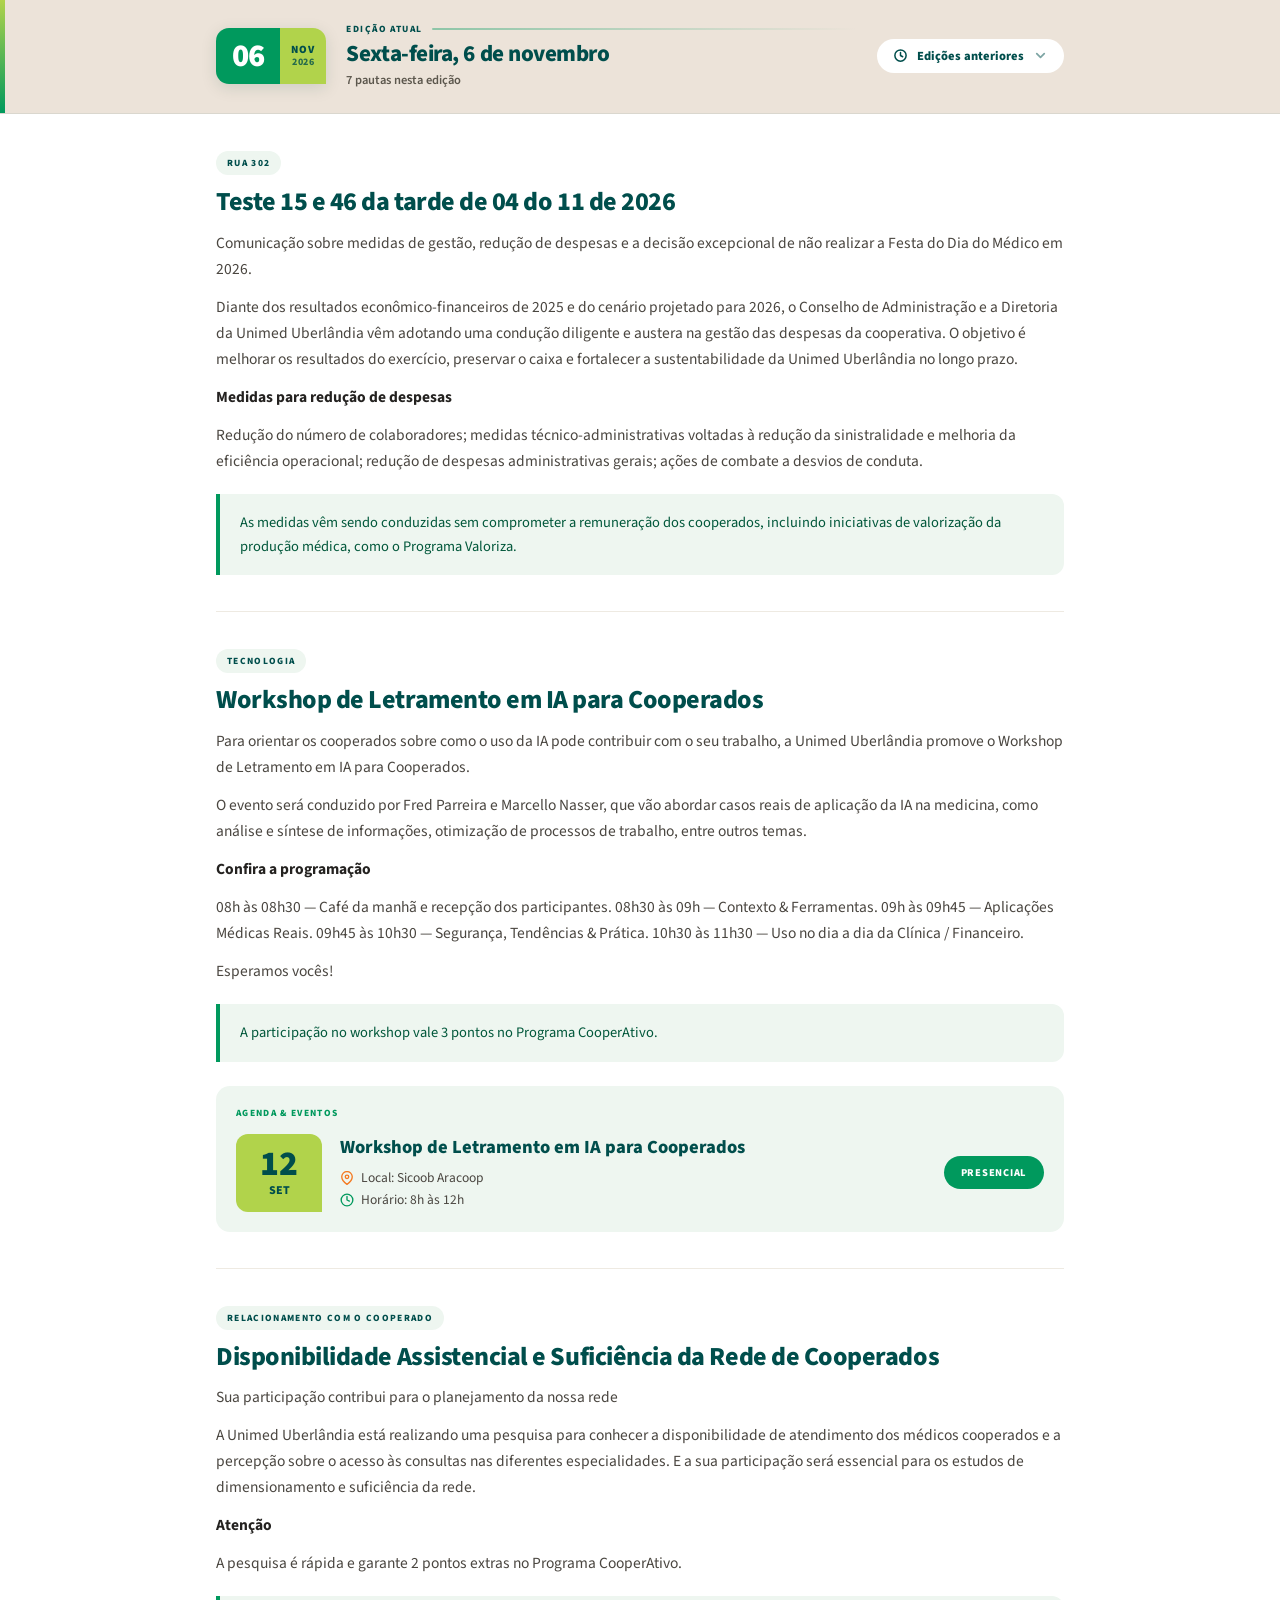
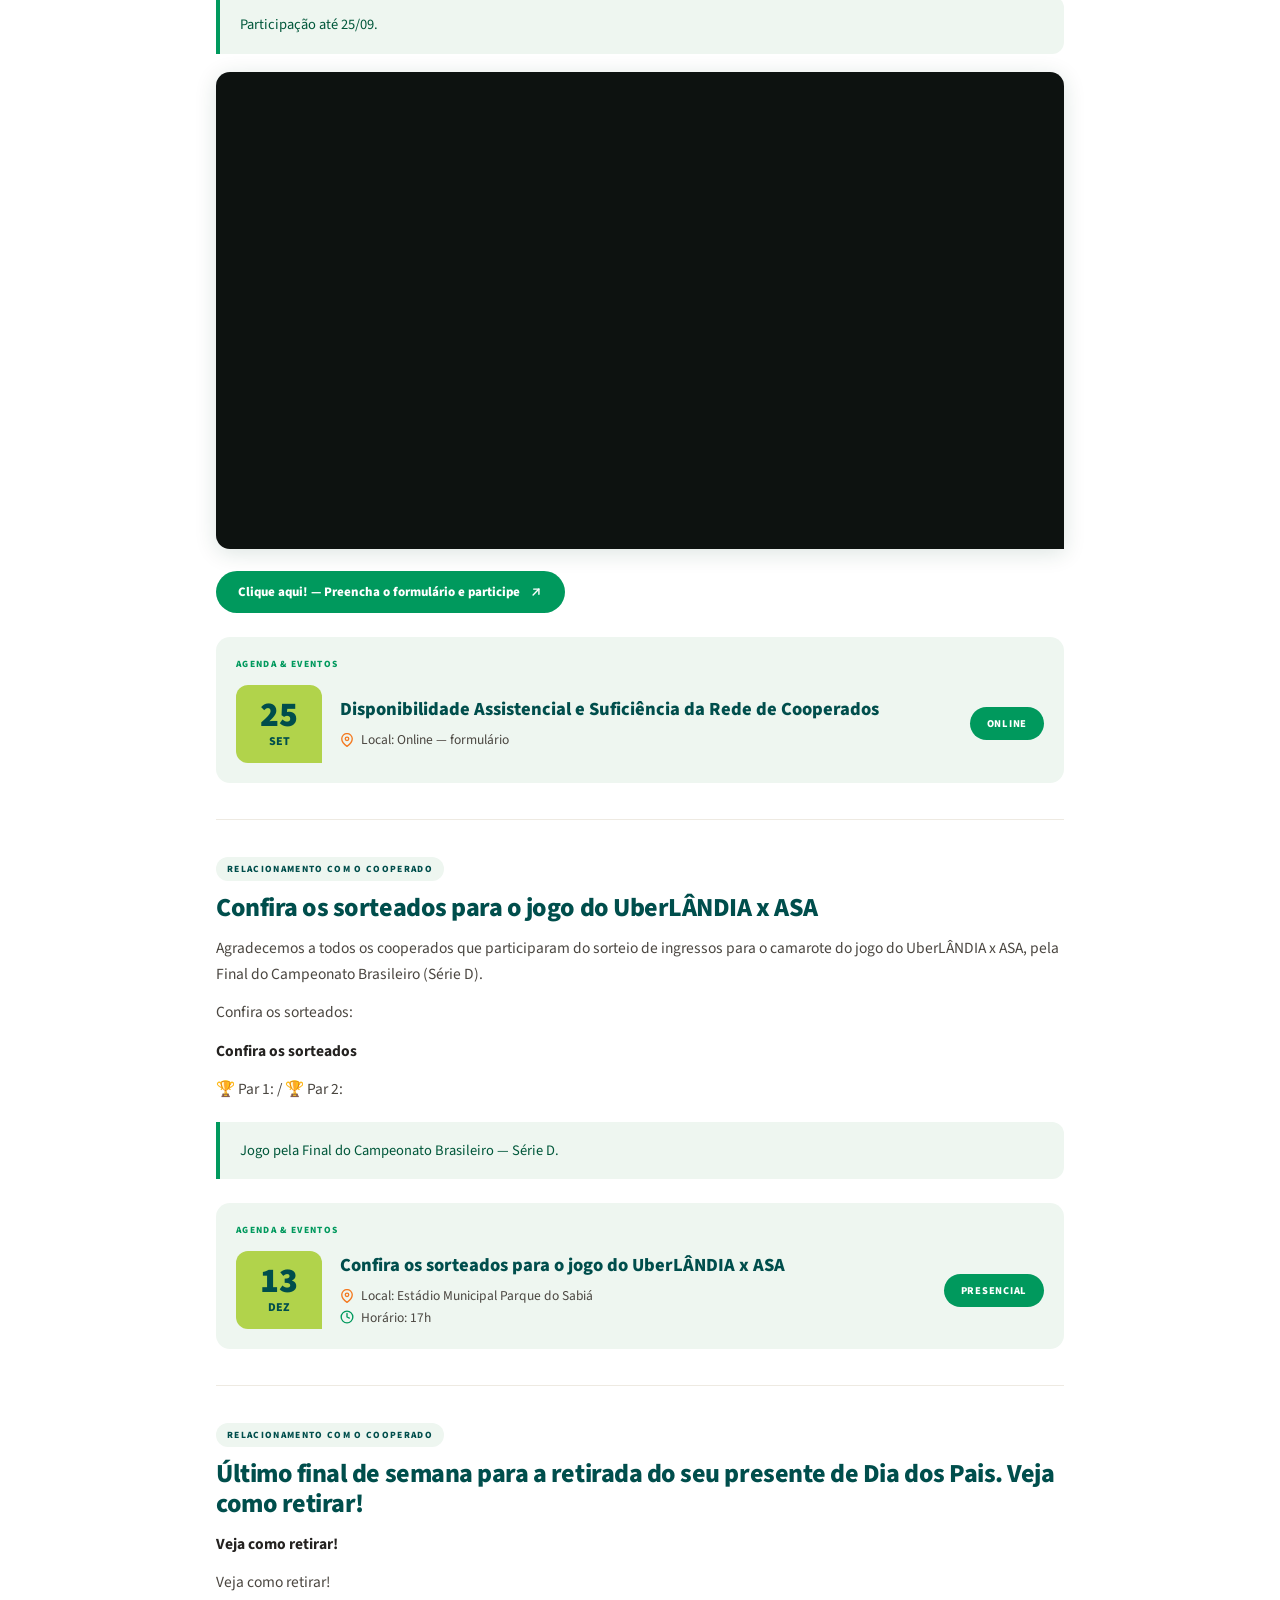
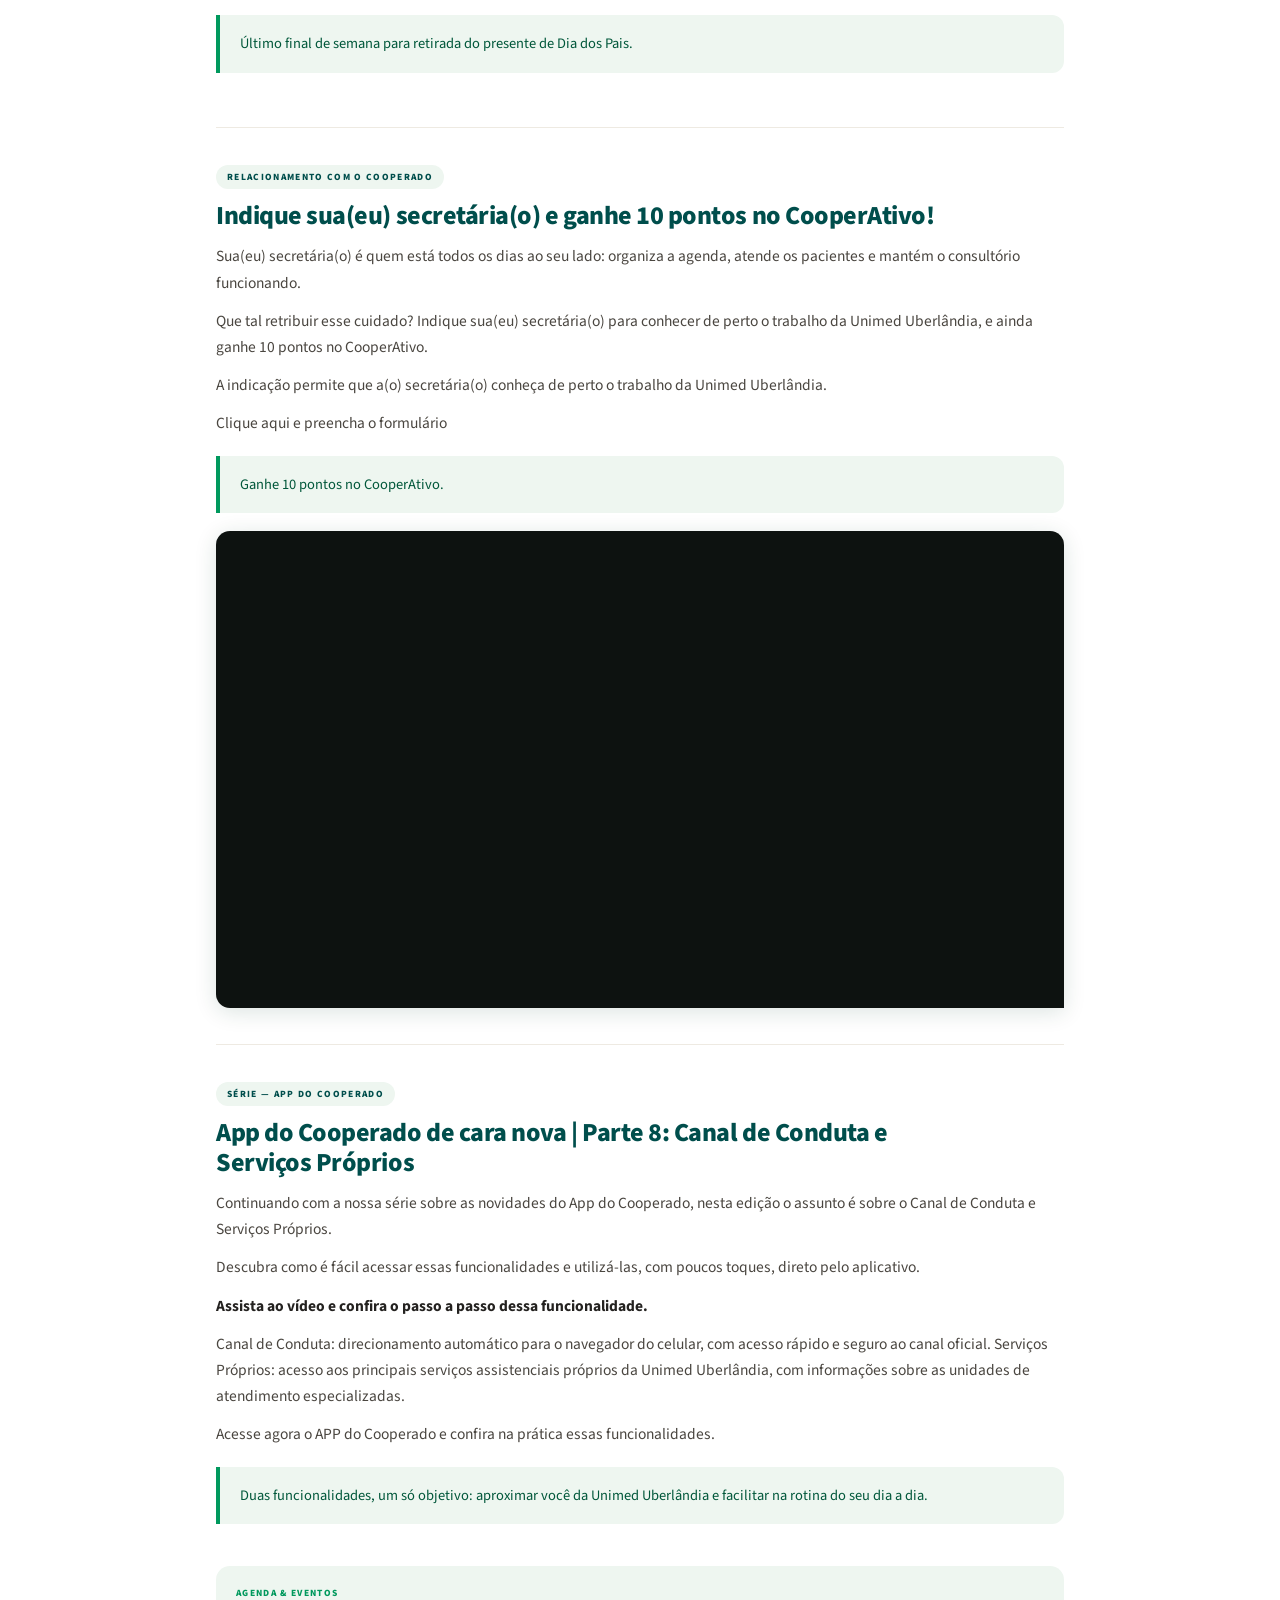
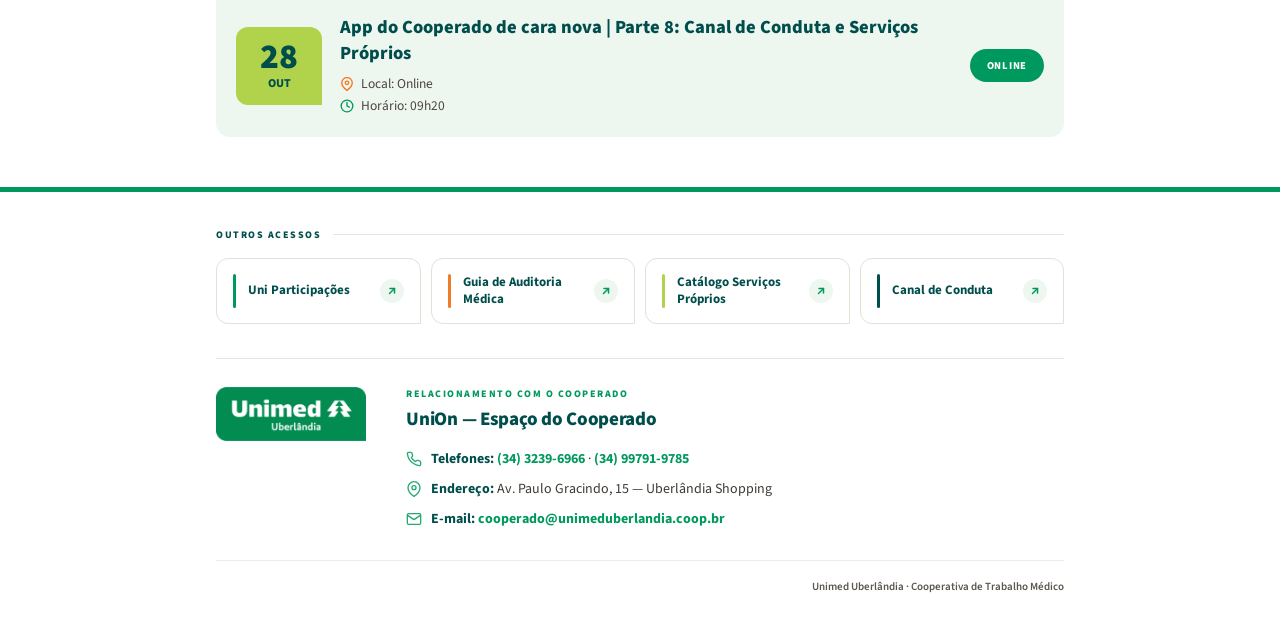
==== commit 264f7f3c: "Informativo 06/11/2026 — 04/11/2026 arquivado · Joander" ====
--- a/index.html
+++ b/index.html
@@ -192,7 +192,7 @@
 </head>
 <body>
 <div id="app"></div>
-<script>window.__BOOT={"dados":{"edicoes":[{"id":"e151j0zj","rotulo":"06/11/2026","dia":"6","mes":"nov","ano":"2026","curta":"06/11/2026","status":"arquivado","pautas":[{"sessao":"UNIMED UBERLÂNDIA","titulo":"Teste 3000","texto":"<p>Comunicação sobre medidas de gestão, redução de despesas e a decisão excepcional de não realizar a Festa do Dia do Médico em 2026.</p><p>Diante dos resultados econômico-financeiros de 2025 e do cenário projetado para 2026, o Conselho de Administração e a Diretoria da Unimed Uberlândia vêm adotando uma condução diligente e austera na gestão das despesas da cooperativa. O objetivo é melhorar os resultados do exercício, preservar o caixa e fortalecer a sustentabilidade da Unimed Uberlândia no longo prazo.</p><p><strong>Medidas para redução de despesas</strong></p><p>Redução do número de colaboradores; medidas técnico-administrativas voltadas à redução da sinistralidade e melhoria da eficiência operacional; redução de despesas administrativas gerais; ações de combate a desvios de conduta.</p>","imagem":"","imagens":[],"video":"","destaque":"<p>As medidas vêm sendo conduzidas sem comprometer a remuneração dos cooperados, incluindo iniciativas de valorização da produção médica, como o Programa Valoriza.</p>","botoes":[],"evento":null},{"sessao":"TECNOLOGIA","titulo":"Workshop de Letramento em IA para Cooperados","texto":"<p>Para orientar os cooperados sobre como o uso da IA pode contribuir com o seu trabalho, a Unimed Uberlândia promove o Workshop de Letramento em IA para Cooperados.</p><p>O evento será conduzido por Fred Parreira e Marcello Nasser, que vão abordar casos reais de aplicação da IA na medicina, como análise e síntese de informações, otimização de processos de trabalho, entre outros temas.</p><p><strong>Confira a programação</strong></p><p>08h às 08h30 — Café da manhã e recepção dos participantes. 08h30 às 09h — Contexto &amp; Ferramentas. 09h às 09h45 — Aplicações Médicas Reais. 09h45 às 10h30 — Segurança, Tendências &amp; Prática. 10h30 às 11h30 — Uso no dia a dia da Clínica / Financeiro.</p><p>Esperamos vocês!</p>","imagem":"","imagens":[],"video":"","destaque":"<p>A participação no workshop vale 3 pontos no Programa CooperAtivo.</p>","botoes":[],"evento":{"ativo":true,"titulo":"Workshop de Letramento em IA para Cooperados","dia":"12","mes":"set","local":"Sicoob Aracoop","horario":"8h às 12h","formato":"Presencial"}},{"sessao":"RELACIONAMENTO COM O COOPERADO","titulo":"Disponibilidade Assistencial e Suficiência da Rede de Cooperados","texto":"<p>Sua participação contribui para o planejamento da nossa rede</p><p>A Unimed Uberlândia está realizando uma pesquisa para conhecer a disponibilidade de atendimento dos médicos cooperados e a percepção sobre o acesso às consultas nas diferentes especialidades. E a sua participação será essencial para os estudos de dimensionamento e suficiência da rede.</p><p><strong>Atenção</strong></p><p>A pesquisa é rápida e garante 2 pontos extras no Programa CooperAtivo.</p>","imagem":"","imagens":[],"video":"https://youtu.be/Hy5O7KgLKR4?si=xzkLt-Ply_DAo1aE","destaque":"<p>Participação até 25/09.</p>","botoes":[{"texto":"Clique aqui! — Preencha o formulário e participe","link":"https://forms.cloud.microsoft/r/Hqf4Jr4Q0T"}],"evento":{"ativo":true,"titulo":"Disponibilidade Assistencial e Suficiência da Rede de Cooperados","dia":"25","mes":"set","local":"Online — formulário","horario":"","formato":"Online"}},{"sessao":"RELACIONAMENTO COM O COOPERADO","titulo":"Confira os sorteados para o jogo do UberLÂNDIA x ASA","texto":"<p>Agradecemos a todos os cooperados que participaram do sorteio de ingressos para o camarote do jogo do UberLÂNDIA x ASA, pela Final do Campeonato Brasileiro (Série D).</p><p>Confira os sorteados:</p><p><strong>Confira os sorteados</strong></p><p>🏆 Par 1: / 🏆 Par 2:</p>","imagem":"","imagens":[],"video":"","destaque":"<p>Jogo pela Final do Campeonato Brasileiro — Série D.</p>","botoes":[],"evento":{"ativo":true,"titulo":"Confira os sorteados para o jogo do UberLÂNDIA x ASA","dia":"13","mes":"dez","local":"Estádio Municipal Parque do Sabiá","horario":"17h","formato":"Presencial"}},{"sessao":"RELACIONAMENTO COM O COOPERADO","titulo":"Último final de semana para a retirada do seu presente de Dia dos Pais. Veja como retirar!","texto":"<p><strong>Veja como retirar!</strong></p><p>Veja como retirar!</p>","imagem":"https://comunica.ufu.br/sites/default/files/imagem-chamada/2026-09/Live%20Novo%20Convenio%20Saude%20Suplementar%20UFU.png","imagens":["https://comunica.ufu.br/sites/default/files/imagem-chamada/2026-09/Live%20Novo%20Convenio%20Saude%20Suplementar%20UFU.png"],"video":"","destaque":"<p>Último final de semana para retirada do presente de Dia dos Pais.</p>","botoes":[],"evento":null},{"sessao":"RELACIONAMENTO COM O COOPERADO","titulo":"Indique sua(eu) secretária(o) e ganhe 10 pontos no CooperAtivo!","texto":"<p>Sua(eu) secretária(o) é quem está todos os dias ao seu lado: organiza a agenda, atende os pacientes e mantém o consultório funcionando.</p><p>Que tal retribuir esse cuidado? Indique sua(eu) secretária(o) para conhecer de perto o trabalho da Unimed Uberlândia, e ainda ganhe 10 pontos no CooperAtivo.</p><p>A indicação permite que a(o) secretária(o) conheça de perto o trabalho da Unimed Uberlândia.</p><p>Clique aqui e preencha o formulário</p>","imagem":"","imagens":[],"video":"https://youtu.be/wnJMdiomzCI?si=XtarlMPCxbNOCgdr","destaque":"<p>Ganhe 10 pontos no CooperAtivo.</p>","botoes":[],"evento":null},{"sessao":"SÉRIE — APP DO COOPERADO","titulo":"App do Cooperado de cara nova | Parte 8: Canal de Conduta e Serviços Próprios","texto":"<p>Continuando com a nossa série sobre as novidades do App do Cooperado, nesta edição o assunto é sobre o Canal de Conduta e Serviços Próprios.</p><p>Descubra como é fácil acessar essas funcionalidades e utilizá-las, com poucos toques, direto pelo aplicativo.</p><p><strong>Assista ao vídeo e confira o passo a passo dessa funcionalidade.</strong></p><p>Canal de Conduta: direcionamento automático para o navegador do celular, com acesso rápido e seguro ao canal oficial. Serviços Próprios: acesso aos principais serviços assistenciais próprios da Unimed Uberlândia, com informações sobre as unidades de atendimento especializadas.</p><p>Acesse agora o APP do Cooperado e confira na prática essas funcionalidades.</p>","imagem":"https://naoperdenao.com/wp-content/uploads/2023/03/Kaka-Fotografias_-Unimed-319.jpg","imagens":["https://naoperdenao.com/wp-content/uploads/2023/03/Kaka-Fotografias_-Unimed-319.jpg"],"video":"","destaque":"<p>Duas funcionalidades, um só objetivo: aproximar você da Unimed Uberlândia e facilitar na rotina do seu dia a dia.</p>","botoes":[],"evento":{"ativo":true,"titulo":"App do Cooperado de cara nova | Parte 8: Canal de Conduta e Serviços Próprios","dia":"28","mes":"out","local":"Online","horario":"09h20","formato":"Online"}}]},{"id":"e2846fk1","rotulo":"06/11/2026","dia":"6","mes":"nov","ano":"2026","curta":"06/11/2026","status":"arquivado","pautas":[{"sessao":"RUA 302","titulo":"Teste 15 e 46 da tarde de 04 do 11 de 2026","texto":"<p>Comunicação sobre medidas de gestão, redução de despesas e a decisão excepcional de não realizar a Festa do Dia do Médico em 2026.</p><p>Diante dos resultados econômico-financeiros de 2025 e do cenário projetado para 2026, o Conselho de Administração e a Diretoria da Unimed Uberlândia vêm adotando uma condução diligente e austera na gestão das despesas da cooperativa. O objetivo é melhorar os resultados do exercício, preservar o caixa e fortalecer a sustentabilidade da Unimed Uberlândia no longo prazo.</p><p><strong>Medidas para redução de despesas</strong></p><p>Redução do número de colaboradores; medidas técnico-administrativas voltadas à redução da sinistralidade e melhoria da eficiência operacional; redução de despesas administrativas gerais; ações de combate a desvios de conduta.</p>","imagem":"","imagens":[],"video":"","destaque":"<p>As medidas vêm sendo conduzidas sem comprometer a remuneração dos cooperados, incluindo iniciativas de valorização da produção médica, como o Programa Valoriza.</p>","botoes":[],"evento":null},{"sessao":"TECNOLOGIA","titulo":"Workshop de Letramento em IA para Cooperados","texto":"<p>Para orientar os cooperados sobre como o uso da IA pode contribuir com o seu trabalho, a Unimed Uberlândia promove o Workshop de Letramento em IA para Cooperados.</p><p>O evento será conduzido por Fred Parreira e Marcello Nasser, que vão abordar casos reais de aplicação da IA na medicina, como análise e síntese de informações, otimização de processos de trabalho, entre outros temas.</p><p><strong>Confira a programação</strong></p><p>08h às 08h30 — Café da manhã e recepção dos participantes. 08h30 às 09h — Contexto &amp; Ferramentas. 09h às 09h45 — Aplicações Médicas Reais. 09h45 às 10h30 — Segurança, Tendências &amp; Prática. 10h30 às 11h30 — Uso no dia a dia da Clínica / Financeiro.</p><p>Esperamos vocês!</p>","imagem":"","imagens":[],"video":"","destaque":"<p>A participação no workshop vale 3 pontos no Programa CooperAtivo.</p>","botoes":[],"evento":{"ativo":true,"titulo":"Workshop de Letramento em IA para Cooperados","dia":"12","mes":"set","local":"Sicoob Aracoop","horario":"8h às 12h","formato":"Presencial"}},{"sessao":"RELACIONAMENTO COM O COOPERADO","titulo":"Disponibilidade Assistencial e Suficiência da Rede de Cooperados","texto":"<p>Sua participação contribui para o planejamento da nossa rede</p><p>A Unimed Uberlândia está realizando uma pesquisa para conhecer a disponibilidade de atendimento dos médicos cooperados e a percepção sobre o acesso às consultas nas diferentes especialidades. E a sua participação será essencial para os estudos de dimensionamento e suficiência da rede.</p><p><strong>Atenção</strong></p><p>A pesquisa é rápida e garante 2 pontos extras no Programa CooperAtivo.</p>","imagem":"","imagens":[],"video":"https://youtu.be/Hy5O7KgLKR4?si=xzkLt-Ply_DAo1aE","destaque":"<p>Participação até 25/09.</p>","botoes":[{"texto":"Clique aqui! — Preencha o formulário e participe","link":"https://forms.cloud.microsoft/r/Hqf4Jr4Q0T"}],"evento":{"ativo":true,"titulo":"Disponibilidade Assistencial e Suficiência da Rede de Cooperados","dia":"25","mes":"set","local":"Online — formulário","horario":"","formato":"Online"}},{"sessao":"RELACIONAMENTO COM O COOPERADO","titulo":"Confira os sorteados para o jogo do UberLÂNDIA x ASA","texto":"<p>Agradecemos a todos os cooperados que participaram do sorteio de ingressos para o camarote do jogo do UberLÂNDIA x ASA, pela Final do Campeonato Brasileiro (Série D).</p><p>Confira os sorteados:</p><p><strong>Confira os sorteados</strong></p><p>🏆 Par 1: / 🏆 Par 2:</p>","imagem":"","imagens":[],"video":"","destaque":"<p>Jogo pela Final do Campeonato Brasileiro — Série D.</p>","botoes":[],"evento":{"ativo":true,"titulo":"Confira os sorteados para o jogo do UberLÂNDIA x ASA","dia":"13","mes":"dez","local":"Estádio Municipal Parque do Sabiá","horario":"17h","formato":"Presencial"}},{"sessao":"RELACIONAMENTO COM O COOPERADO","titulo":"Último final de semana para a retirada do seu presente de Dia dos Pais. Veja como retirar!","texto":"<p><strong>Veja como retirar!</strong></p><p>Veja como retirar!</p>","imagem":"https://comunica.ufu.br/sites/default/files/imagem-chamada/2026-09/Live%20Novo%20Convenio%20Saude%20Suplementar%20UFU.png","imagens":["https://comunica.ufu.br/sites/default/files/imagem-chamada/2026-09/Live%20Novo%20Convenio%20Saude%20Suplementar%20UFU.png"],"video":"","destaque":"<p>Último final de semana para retirada do presente de Dia dos Pais.</p>","botoes":[],"evento":null},{"sessao":"RELACIONAMENTO COM O COOPERADO","titulo":"Indique sua(eu) secretária(o) e ganhe 10 pontos no CooperAtivo!","texto":"<p>Sua(eu) secretária(o) é quem está todos os dias ao seu lado: organiza a agenda, atende os pacientes e mantém o consultório funcionando.</p><p>Que tal retribuir esse cuidado? Indique sua(eu) secretária(o) para conhecer de perto o trabalho da Unimed Uberlândia, e ainda ganhe 10 pontos no CooperAtivo.</p><p>A indicação permite que a(o) secretária(o) conheça de perto o trabalho da Unimed Uberlândia.</p><p>Clique aqui e preencha o formulário</p>","imagem":"","imagens":[],"video":"https://youtu.be/wnJMdiomzCI?si=XtarlMPCxbNOCgdr","destaque":"<p>Ganhe 10 pontos no CooperAtivo.</p>","botoes":[],"evento":null},{"sessao":"SÉRIE — APP DO COOPERADO","titulo":"App do Cooperado de cara nova | Parte 8: Canal de Conduta e Serviços Próprios","texto":"<p>Continuando com a nossa série sobre as novidades do App do Cooperado, nesta edição o assunto é sobre o Canal de Conduta e Serviços Próprios.</p><p>Descubra como é fácil acessar essas funcionalidades e utilizá-las, com poucos toques, direto pelo aplicativo.</p><p><strong>Assista ao vídeo e confira o passo a passo dessa funcionalidade.</strong></p><p>Canal de Conduta: direcionamento automático para o navegador do celular, com acesso rápido e seguro ao canal oficial. Serviços Próprios: acesso aos principais serviços assistenciais próprios da Unimed Uberlândia, com informações sobre as unidades de atendimento especializadas.</p><p>Acesse agora o APP do Cooperado e confira na prática essas funcionalidades.</p>","imagem":"https://naoperdenao.com/wp-content/uploads/2023/03/Kaka-Fotografias_-Unimed-319.jpg","imagens":["https://naoperdenao.com/wp-content/uploads/2023/03/Kaka-Fotografias_-Unimed-319.jpg"],"video":"","destaque":"<p>Duas funcionalidades, um só objetivo: aproximar você da Unimed Uberlândia e facilitar na rotina do seu dia a dia.</p>","botoes":[],"evento":{"ativo":true,"titulo":"App do Cooperado de cara nova | Parte 8: Canal de Conduta e Serviços Próprios","dia":"28","mes":"out","local":"Online","horario":"09h20","formato":"Online"}}]},{"id":"e7e7blyk","rotulo":"04/11/2026","dia":"4","mes":"nov","ano":"2026","curta":"04/11/2026","status":"online","pautas":[{"sessao":"GOVERNANÇA","titulo":"Conselho de Administração comunica medidas de gestão e decisão sobre a Festa do Dia do Médico","texto":"<p>Comunicação sobre medidas de gestão, redução de despesas e a decisão excepcional de não realizar a Festa do Dia do Médico em 2026.</p><p>Diante dos resultados econômico-financeiros de 2025 e do cenário projetado para 2026, o Conselho de Administração e a Diretoria da Unimed Uberlândia vêm adotando uma condução diligente e austera na gestão das despesas da cooperativa. O objetivo é melhorar os resultados do exercício, preservar o caixa e fortalecer a sustentabilidade da Unimed Uberlândia no longo prazo.</p><p><strong>Medidas para redução de despesas</strong></p><p>Redução do número de colaboradores; medidas técnico-administrativas voltadas à redução da sinistralidade e melhoria da eficiência operacional; redução de despesas administrativas gerais; ações de combate a desvios de conduta.</p>","imagem":"","imagens":[],"video":"","destaque":"<p>As medidas vêm sendo conduzidas sem comprometer a remuneração dos cooperados, incluindo iniciativas de valorização da produção médica, como o Programa Valoriza.</p>","botoes":[{"texto":"Acesse a Sala","link":""}],"evento":{"ativo":true,"titulo":"IA par Marketing","dia":"28","mes":"Set","local":"","horario":"12h40","formato":"Online"}},{"sessao":"TECNOLOGIA","titulo":"Workshop de Letramento em IA para Cooperados","texto":"<p>Para orientar os cooperados sobre como o uso da IA pode contribuir com o seu trabalho, a Unimed Uberlândia promove o Workshop de Letramento em IA para Cooperados.</p><p>O evento será conduzido por Fred Parreira e Marcello Nasser, que vão abordar casos reais de aplicação da IA na medicina, como análise e síntese de informações, otimização de processos de trabalho, entre outros temas.</p><p><strong>Confira a programação</strong></p><p>08h às 08h30 — Café da manhã e recepção dos participantes. 08h30 às 09h — Contexto &amp; Ferramentas. 09h às 09h45 — Aplicações Médicas Reais. 09h45 às 10h30 — Segurança, Tendências &amp; Prática. 10h30 às 11h30 — Uso no dia a dia da Clínica / Financeiro.</p><p>Esperamos vocês!</p>","imagem":"","imagens":[],"video":"","destaque":"<p>A participação no workshop vale 3 pontos no Programa CooperAtivo.</p>","botoes":[],"evento":{"ativo":true,"titulo":"Workshop de Letramento em IA para Cooperados","dia":"12","mes":"set","local":"Sicoob Aracoop","horario":"8h às 12h","formato":"Presencial"}},{"sessao":"RELACIONAMENTO COM O COOPERADO","titulo":"Último final de semana para a retirada do seu presente de Dia dos Pais. Veja como retirar!","texto":"<p><strong>Veja como retirar!</strong></p><p>Veja como retirar!</p>","imagem":"https://comunica.ufu.br/sites/default/files/imagem-chamada/2026-09/Live%20Novo%20Convenio%20Saude%20Suplementar%20UFU.png","imagens":["https://comunica.ufu.br/sites/default/files/imagem-chamada/2026-09/Live%20Novo%20Convenio%20Saude%20Suplementar%20UFU.png"],"video":"","destaque":"<p>Último final de semana para retirada do presente de Dia dos Pais.</p>","botoes":[],"evento":null},{"sessao":"SÉRIE — APP DO COOPERADO","titulo":"App do Cooperado de cara nova | Parte 8: Canal de Conduta e Serviços Próprios","texto":"<p>Continuando com a nossa série sobre as novidades do App do Cooperado, nesta edição o assunto é sobre o Canal de Conduta e Serviços Próprios.</p><p>Descubra como é fácil acessar essas funcionalidades e utilizá-las, com poucos toques, direto pelo aplicativo.</p><p><strong>Assista ao vídeo e confira o passo a passo dessa funcionalidade.</strong></p><p>Canal de Conduta: direcionamento automático para o navegador do celular, com acesso rápido e seguro ao canal oficial. Serviços Próprios: acesso aos principais serviços assistenciais próprios da Unimed Uberlândia, com informações sobre as unidades de atendimento especializadas.</p><p>Acesse agora o APP do Cooperado e confira na prática essas funcionalidades.</p>","imagem":"https://naoperdenao.com/wp-content/uploads/2023/03/Kaka-Fotografias_-Unimed-319.jpg","imagens":["https://naoperdenao.com/wp-content/uploads/2023/03/Kaka-Fotografias_-Unimed-319.jpg"],"video":"","destaque":"<p>Duas funcionalidades, um só objetivo: aproximar você da Unimed Uberlândia e facilitar na rotina do seu dia a dia.</p>","botoes":[],"evento":{"ativo":true,"titulo":"App do Cooperado de cara nova | Parte 8: Canal de Conduta e Serviços Próprios","dia":"28","mes":"out","local":"Online","horario":"09h20","formato":"Online"}},{"sessao":"RELACIONAMENTO COM O COOPERADO","titulo":"Disponibilidade Assistencial e Suficiência da Rede de Cooperados","texto":"<p>Sua participação contribui para o planejamento da nossa rede</p><p>A Unimed Uberlândia está realizando uma pesquisa para conhecer a disponibilidade de atendimento dos médicos cooperados e a percepção sobre o acesso às consultas nas diferentes especialidades. E a sua participação será essencial para os estudos de dimensionamento e suficiência da rede.</p><p><strong>Atenção</strong></p><p>A pesquisa é rápida e garante 2 pontos extras no Programa CooperAtivo.</p>","imagem":"","imagens":[],"video":"https://youtu.be/Hy5O7KgLKR4?si=xzkLt-Ply_DAo1aE","destaque":"<p>Participação até 25/09.</p>","botoes":[{"texto":"Clique aqui! — Preencha o formulário e participe","link":"https://forms.cloud.microsoft/r/Hqf4Jr4Q0T"}],"evento":{"ativo":true,"titulo":"Disponibilidade Assistencial e Suficiência da Rede de Cooperados","dia":"25","mes":"set","local":"Online — formulário","horario":"","formato":"Online"}},{"sessao":"RELACIONAMENTO COM O COOPERADO","titulo":"Confira os sorteados para o jogo do UberLÂNDIA x ASA","texto":"<p>Agradecemos a todos os cooperados que participaram do sorteio de ingressos para o camarote do jogo do UberLÂNDIA x ASA, pela Final do Campeonato Brasileiro (Série D).</p><p>Confira os sorteados:</p><p><strong>Confira os sorteados</strong></p><p>🏆 Par 1: / 🏆 Par 2:</p>","imagem":"","imagens":[],"video":"","destaque":"<p>Jogo pela Final do Campeonato Brasileiro — Série D.</p>","botoes":[],"evento":{"ativo":true,"titulo":"Confira os sorteados para o jogo do UberLÂNDIA x ASA","dia":"13","mes":"dez","local":"Estádio Municipal Parque do Sabiá","horario":"17h","formato":"Presencial"}},{"sessao":"RELACIONAMENTO COM O COOPERADO","titulo":"Indique sua(eu) secretária(o) e ganhe 10 pontos no CooperAtivo!","texto":"<p>Sua(eu) secretária(o) é quem está todos os dias ao seu lado: organiza a agenda, atende os pacientes e mantém o consultório funcionando.</p><p>Que tal retribuir esse cuidado? Indique sua(eu) secretária(o) para conhecer de perto o trabalho da Unimed Uberlândia, e ainda ganhe 10 pontos no CooperAtivo.</p><p>A indicação permite que a(o) secretária(o) conheça de perto o trabalho da Unimed Uberlândia.</p><p>Clique aqui e preencha o formulário</p>","imagem":"","imagens":[],"video":"https://youtu.be/wnJMdiomzCI?si=XtarlMPCxbNOCgdr","destaque":"<p>Ganhe 10 pontos no CooperAtivo.</p>","botoes":[],"evento":null}]}],"legados":[{"rotulo":"04/09/2026","link":"https://informativodocooperado.framer.website/p%C3%A1ginas/informativo-04-09-26"},{"rotulo":"28/08/2026","link":"https://informativodocooperado.framer.website/p%C3%A1ginas/informativo-28-08-26"},{"rotulo":"21/08/2026","link":"https://informativodocooperado.framer.website/p%C3%A1ginas/informativo-21-08-26"},{"rotulo":"14/08/2026","link":"https://informativodocooperado.framer.website/p%C3%A1ginas/informativo-14-08-26"},{"rotulo":"07/08/2026","link":"https://informativodocooperado.framer.website/p%C3%A1ginas/informativo-07-08-26"},{"rotulo":"31/07/2026","link":"https://informativodocooperado.framer.website/p%C3%A1ginas/informativo-31-07-26"},{"rotulo":"24/07/2026","link":"https://informativodocooperado.framer.website/p%C3%A1ginas/informativo-24-07-26"},{"rotulo":"17/07/2026","link":"https://informativodocooperado.framer.website/p%C3%A1ginas/informativo-17-07-26"},{"rotulo":"10/07/2026","link":"https://informativodocooperado.framer.website/p%C3%A1ginas/informativo-10-07-26"},{"rotulo":"03/07/2026","link":"https://informativodocooperado.framer.website/p%C3%A1ginas/informativo-03-07-26"},{"rotulo":"26/06/2026","link":"https://informativodocooperado.framer.website/p%C3%A1ginas/informativo-26-06-26"},{"rotulo":"19/06/2026","link":"https://informativodocooperado.framer.website/p%C3%A1ginas/informativo-19-06-26"},{"rotulo":"12/06/2026","link":"https://informativodocooperado.framer.website/p%C3%A1ginas/informativo-12-06-26"},{"rotulo":"05/06/2026","link":"https://informativodocooperado.framer.website/p%C3%A1ginas/informativo-05-06-26"},{"rotulo":"29/05/2026","link":"https://informativodocooperado.framer.website/p%C3%A1ginas/informativo-29-05-26"},{"rotulo":"22/05/2026","link":"https://informativodocooperado.framer.website/p%C3%A1ginas/informativo-22-05-26"},{"rotulo":"15/05/2026","link":"https://informativodocooperado.framer.website/p%C3%A1ginas/informativo-15-05-26"},{"rotulo":"11/05/2026","link":"https://informativodocooperado.framer.website/p%C3%A1ginas/informativo-11-05-26"},{"rotulo":"08/05/2026","link":"https://informativodocooperado.framer.website/p%C3%A1ginas/informativo-08-05-26"},{"rotulo":"30/04/2026","link":"https://informativodocooperado.framer.website/p%C3%A1ginas/informativo-30-04-26"},{"rotulo":"24/04/2026","link":"https://informativodocooperado.framer.website/p%C3%A1ginas/informativo-24-04-26"},{"rotulo":"17/04/2026","link":"https://informativodocooperado.framer.website/p%C3%A1ginas/informativo-17-04-26"},{"rotulo":"10/04/2026","link":"https://informativodocooperado.framer.website/p%C3%A1ginas/informativo-10-04-26"},{"rotulo":"02/04/2026","link":"https://informativodocooperado.framer.website/p%C3%A1ginas/informativo-02-04-26"},{"rotulo":"27/03/2026","link":"https://informativodocooperado.framer.website/p%C3%A1ginas/informativo-27-03-26"},{"rotulo":"20/03/2026","link":"https://informativodocooperado.framer.website/p%C3%A1ginas/informativo-20-03-26"},{"rotulo":"13/03/2026","link":"https://informativodocooperado.framer.website/p%C3%A1ginas/informativo-13-03-26"},{"rotulo":"06/03/2026","link":"https://informativodocooperado.framer.website/p%C3%A1ginas/informativo-06-03-26"},{"rotulo":"27/02/2026","link":"https://informativodocooperado.framer.website/p%C3%A1ginas/informativo-27-02-26"},{"rotulo":"20/02/2026","link":"https://informativodocooperado.framer.website/p%C3%A1ginas/informativo-20-02-26"},{"rotulo":"13/02/2026","link":"https://informativodocooperado.framer.website/p%C3%A1ginas/informativo-13-02-26"},{"rotulo":"06/02/2026","link":"https://informativodocooperado.framer.website/p%C3%A1ginas/informativo-06-02-26"},{"rotulo":"30/01/2026","link":"https://informativodocooperado.framer.website/p%C3%A1ginas/informativo-30-01-26"},{"rotulo":"23/01/2026","link":"https://informativodocooperado.framer.website/p%C3%A1ginas/informativo-23-01-26"},{"rotulo":"16/01/2026","link":"https://informativodocooperado.framer.website/p%C3%A1ginas/informativo-16-01-26"},{"rotulo":"09/01/2026","link":"https://informativodocooperado.framer.website/p%C3%A1ginas/informativo-09-01-26"},{"rotulo":"19/12/2025","link":"https://informativodocooperado.framer.website/p%C3%A1ginas/informativo-19-12-25"},{"rotulo":"12/12/2025","link":"https://informativodocooperado.framer.website/p%C3%A1ginas/informativo-12-12-25"},{"rotulo":"05/12/2025","link":"https://informativodocooperado.framer.website/p%C3%A1ginas/informativo-05-12-25"},{"rotulo":"28/11/2025","link":"https://informativodocooperado.framer.website/p%C3%A1ginas/informativo-28-11-25"},{"rotulo":"21/11/2025","link":"https://informativodocooperado.framer.website/p%C3%A1ginas/informativo-21-11-25"},{"rotulo":"14/11/2025","link":"https://informativodocooperado.framer.website/p%C3%A1ginas/informativo-14-11-25"},{"rotulo":"07/11/2025","link":"https://informativodocooperado.framer.website/p%C3%A1ginas/informativo-07-11-25"},{"rotulo":"31/10/2025","link":"https://informativodocooperado.framer.website/p%C3%A1ginas/informativo-31-10-25"},{"rotulo":"24/10/2025","link":"https://informativodocooperado.framer.website/p%C3%A1ginas/informativo-24-10-25"},{"rotulo":"17/10/2025","link":"https://informativodocooperado.framer.website/p%C3%A1ginas/informativo-17-10-25"},{"rotulo":"10/10/2025","link":"https://informativodocooperado.framer.website/p%C3%A1ginas/informativo-10-10-25"},{"rotulo":"03/10/2025","link":"https://informativodocooperado.framer.website/p%C3%A1ginas/informativo-03-10-25"},{"rotulo":"26/09/2025","link":"https://informativodocooperado.framer.website/p%C3%A1ginas/informativo-26-09-25"},{"rotulo":"19/09/2025","link":"https://informativodocooperado.framer.website/p%C3%A1ginas/informativo-19-09-25"},{"rotulo":"12/09/2025","link":"https://informativodocooperado.framer.website/p%C3%A1ginas/informativo-12-09-25"},{"rotulo":"05/09/2025","link":"https://informativodocooperado.framer.website/p%C3%A1ginas/informativo-05-09-25"},{"rotulo":"29/08/2025","link":"https://informativodocooperado.framer.website/p%C3%A1ginas/informativo-29-08-25"},{"rotulo":"22/08/2025","link":"https://informativodocooperado.framer.website/p%C3%A1ginas/informativo-22-08-25"},{"rotulo":"14/08/2025","link":"https://informativodocooperado.framer.website/p%C3%A1ginas/informativo-14-08-25"},{"rotulo":"08/08/2025","link":"https://informativodocooperado.framer.website/p%C3%A1ginas/informativo-08-08-25"},{"rotulo":"01/08/2025","link":"https://informativodocooperado.framer.website/p%C3%A1ginas/informativo-01-08-25"},{"rotulo":"25/07/2025","link":"https://informativodocooperado.framer.website/p%C3%A1ginas/informativo-25-07-25"},{"rotulo":"18/07/2025","link":"https://informativodocooperado.framer.website/p%C3%A1ginas/informativo-18-07-25"},{"rotulo":"11/07/2025","link":"https://informativodocooperado.framer.website/p%C3%A1ginas/informativo-11-07-25"},{"rotulo":"04/07/2025","link":"https://informativodocooperado.framer.website/p%C3%A1ginas/informativo-04-07-25"},{"rotulo":"27/06/2025","link":"https://informativodocooperado.framer.website/p%C3%A1ginas/informativo-27-06-25"},{"rotulo":"13/06/2025","link":"https://informativodocooperado.framer.website/p%C3%A1ginas/informativo-13-06-25"},{"rotulo":"06/06/2025","link":"https://informativodocooperado.framer.website/p%C3%A1ginas/informativo-06-06-25"},{"rotulo":"30/05/2025","link":"https://informativodocooperado.framer.website/p%C3%A1ginas/informativo-30-05-25"},{"rotulo":"23/05/2025","link":"https://informativodocooperado.framer.website/p%C3%A1ginas/informativo-23-05-25"},{"rotulo":"16/05/2025","link":"https://informativodocooperado.framer.website/p%C3%A1ginas/informativo-16-05-25"},{"rotulo":"09/05/2025","link":"https://informativodocooperado.framer.website/p%C3%A1ginas/informativo-09-05-25"},{"rotulo":"02/05/2025","link":"https://informativodocooperado.framer.website/p%C3%A1ginas/informativo-02-05-25"},{"rotulo":"25/04/2025","link":"https://informativodocooperado.framer.website/p%C3%A1ginas/informativo-25-04-25"},{"rotulo":"17/04/2025","link":"https://informativodocooperado.framer.website/p%C3%A1ginas/informativo-17-04-25"},{"rotulo":"11/04/2025","link":"https://informativodocooperado.framer.website/p%C3%A1ginas/informativo-11-04-25"},{"rotulo":"04/04/2025","link":"https://informativodocooperado.framer.website/p%C3%A1ginas/informativo-04-04-25"},{"rotulo":"28/03/2025","link":"https://informativodocooperado.framer.website/p%C3%A1ginas/informativo-28-03-25"},{"rotulo":"21/03/2025","link":"https://informativodocooperado.framer.website/p%C3%A1ginas/informativo-21-03-25"},{"rotulo":"14/03/2025","link":"https://informativodocooperado.framer.website/p%C3%A1ginas/informativo-14-03-25"},{"rotulo":"07/03/2025","link":"https://informativodocooperado.framer.website/p%C3%A1ginas/informativo-07-03-25"},{"rotulo":"28/02/2025","link":"https://informativodocooperado.framer.website/p%C3%A1ginas/informativo-28-02-25"},{"rotulo":"21/02/2025","link":"https://informativodocooperado.framer.website/p%C3%A1ginas/informativo-21-02-25"},{"rotulo":"14/02/2025","link":"https://informativodocooperado.framer.website/p%C3%A1ginas/informativo-14-02-25"},{"rotulo":"07/02/2025","link":"https://informativodocooperado.framer.website/p%C3%A1ginas/informativo-07-02-25"},{"rotulo":"31/01/2025","link":"https://informativodocooperado.framer.website/p%C3%A1ginas/informativo-31-01-25"},{"rotulo":"24/01/2025","link":"https://informativodocooperado.framer.website/p%C3%A1ginas/informativo-24-01-25"},{"rotulo":"17/01/2025","link":"https://informativodocooperado.framer.website/p%C3%A1ginas/informativo-17-01-25"},{"rotulo":"10/01/2025","link":"https://informativodocooperado.framer.website/p%C3%A1ginas/informativo-10-01-25"},{"rotulo":"03/01/2025","link":"https://informativodocooperado.framer.website/p%C3%A1ginas/informativo-03-01-25"},{"rotulo":"27/12/2024","link":"https://informativodocooperado.framer.website/p%C3%A1ginas/informativo-27-12"},{"rotulo":"20/12/2024","link":"https://informativodocooperado.framer.website/p%C3%A1ginas/informativo-20-12"},{"rotulo":"13/12/2024","link":"https://informativodocooperado.framer.website/p%C3%A1ginas/informativo-13-12"},{"rotulo":"06/12/2024","link":"https://informativodocooperado.framer.website/p%C3%A1ginas/informativo-06-12"},{"rotulo":"29/11/2024","link":"https://informativodocooperado.framer.website/p%C3%A1ginas/informativo-29-11"},{"rotulo":"22/11/2024","link":"https://informativodocooperado.framer.website/p%C3%A1ginas/informativo-22-11"},{"rotulo":"14/11/2024","link":"https://informativodocooperado.framer.website/p%C3%A1ginas/informativo-14-11"},{"rotulo":"08/11/2024","link":"https://informativodocooperado.framer.website/p%C3%A1ginas/informativo-08-11"},{"rotulo":"01/11/2024","link":"https://informativodocooperado.framer.website/p%C3%A1ginas/informativo-01-11"},{"rotulo":"25/10/2024","link":"https://informativodocooperado.framer.website/p%C3%A1ginas/informativo-25-10"},{"rotulo":"18/10/2024","link":"https://informativodocooperado.framer.website/p%C3%A1ginas/informativo-18-10"},{"rotulo":"11/10/2024","link":"https://informativodocooperado.framer.website/p%C3%A1ginas/informativo-11-10"},{"rotulo":"04/10/2024","link":"https://informativodocooperado.framer.website/p%C3%A1ginas/informativo-04-10"},{"rotulo":"27/09/2024","link":"https://informativodocooperado.framer.website/p%C3%A1ginas/informativo-27-09"},{"rotulo":"20/09/2024","link":"https://informativodocooperado.framer.website/p%C3%A1ginas/informativo-20-9"},{"rotulo":"13/09/2024","link":"https://informativodocooperado.framer.website/p%C3%A1ginas/informativo-13-09"},{"rotulo":"06/09/2024","link":"https://informativodocooperado.framer.website/p%C3%A1ginas/informativo-06-09"},{"rotulo":"30/08/2024","link":"https://informativodocooperado.framer.website/p%C3%A1ginas/informativo-30-08"},{"rotulo":"23/08/2024","link":"https://informativodocooperado.framer.website/outras-paginas/informativo-23-8"},{"rotulo":"16/08/2024","link":"https://informativodocooperado.framer.website/p%C3%A1ginas/informativo-16-08"},{"rotulo":"09/08/2024","link":"https://informativodocooperado.framer.website/p%C3%A1ginas/informativo-09-08"},{"rotulo":"02/08/2024","link":"https://informativodocooperado.framer.website/p%C3%A1ginas/informativo-02-08"},{"rotulo":"26/07/2024","link":"https://informativodocooperado.framer.website/p%C3%A1ginas/informativo-26-07"},{"rotulo":"19/07/2024","link":"https://informativodocooperado.framer.website/p%C3%A1ginas/informativo-19-07"},{"rotulo":"12/07/2024","link":"https://informativodocooperado.framer.website/p%C3%A1ginas/informativo-12-7"},{"rotulo":"05/07/2024","link":"https://informativodocooperado.framer.website/p%C3%A1ginas/informativo-05-7"},{"rotulo":"26/06/2024","link":"https://informativodocooperado.framer.website/p%C3%A1ginas/informativo-26-06"}]},"modo":null,"tela":null,"id":null,"cofre":null};</script>
+<script>window.__BOOT={"dados":{"edicoes":[{"id":"e2846fk1","rotulo":"06/11/2026","dia":"6","mes":"nov","ano":"2026","curta":"06/11/2026","status":"online","pautas":[{"sessao":"RUA 302","titulo":"Teste 15 e 46 da tarde de 04 do 11 de 2026","texto":"<p>Comunicação sobre medidas de gestão, redução de despesas e a decisão excepcional de não realizar a Festa do Dia do Médico em 2026.</p><p>Diante dos resultados econômico-financeiros de 2025 e do cenário projetado para 2026, o Conselho de Administração e a Diretoria da Unimed Uberlândia vêm adotando uma condução diligente e austera na gestão das despesas da cooperativa. O objetivo é melhorar os resultados do exercício, preservar o caixa e fortalecer a sustentabilidade da Unimed Uberlândia no longo prazo.</p><p><strong>Medidas para redução de despesas</strong></p><p>Redução do número de colaboradores; medidas técnico-administrativas voltadas à redução da sinistralidade e melhoria da eficiência operacional; redução de despesas administrativas gerais; ações de combate a desvios de conduta.</p>","imagem":"","imagens":[],"video":"","destaque":"<p>As medidas vêm sendo conduzidas sem comprometer a remuneração dos cooperados, incluindo iniciativas de valorização da produção médica, como o Programa Valoriza.</p>","botoes":[],"evento":null},{"sessao":"TECNOLOGIA","titulo":"Workshop de Letramento em IA para Cooperados","texto":"<p>Para orientar os cooperados sobre como o uso da IA pode contribuir com o seu trabalho, a Unimed Uberlândia promove o Workshop de Letramento em IA para Cooperados.</p><p>O evento será conduzido por Fred Parreira e Marcello Nasser, que vão abordar casos reais de aplicação da IA na medicina, como análise e síntese de informações, otimização de processos de trabalho, entre outros temas.</p><p><strong>Confira a programação</strong></p><p>08h às 08h30 — Café da manhã e recepção dos participantes. 08h30 às 09h — Contexto &amp; Ferramentas. 09h às 09h45 — Aplicações Médicas Reais. 09h45 às 10h30 — Segurança, Tendências &amp; Prática. 10h30 às 11h30 — Uso no dia a dia da Clínica / Financeiro.</p><p>Esperamos vocês!</p>","imagem":"","imagens":[],"video":"","destaque":"<p>A participação no workshop vale 3 pontos no Programa CooperAtivo.</p>","botoes":[],"evento":{"ativo":true,"titulo":"Workshop de Letramento em IA para Cooperados","dia":"12","mes":"set","local":"Sicoob Aracoop","horario":"8h às 12h","formato":"Presencial"}},{"sessao":"RELACIONAMENTO COM O COOPERADO","titulo":"Disponibilidade Assistencial e Suficiência da Rede de Cooperados","texto":"<p>Sua participação contribui para o planejamento da nossa rede</p><p>A Unimed Uberlândia está realizando uma pesquisa para conhecer a disponibilidade de atendimento dos médicos cooperados e a percepção sobre o acesso às consultas nas diferentes especialidades. E a sua participação será essencial para os estudos de dimensionamento e suficiência da rede.</p><p><strong>Atenção</strong></p><p>A pesquisa é rápida e garante 2 pontos extras no Programa CooperAtivo.</p>","imagem":"","imagens":[],"video":"https://youtu.be/Hy5O7KgLKR4?si=xzkLt-Ply_DAo1aE","destaque":"<p>Participação até 25/09.</p>","botoes":[{"texto":"Clique aqui! — Preencha o formulário e participe","link":"https://forms.cloud.microsoft/r/Hqf4Jr4Q0T"}],"evento":{"ativo":true,"titulo":"Disponibilidade Assistencial e Suficiência da Rede de Cooperados","dia":"25","mes":"set","local":"Online — formulário","horario":"","formato":"Online"}},{"sessao":"RELACIONAMENTO COM O COOPERADO","titulo":"Confira os sorteados para o jogo do UberLÂNDIA x ASA","texto":"<p>Agradecemos a todos os cooperados que participaram do sorteio de ingressos para o camarote do jogo do UberLÂNDIA x ASA, pela Final do Campeonato Brasileiro (Série D).</p><p>Confira os sorteados:</p><p><strong>Confira os sorteados</strong></p><p>🏆 Par 1: / 🏆 Par 2:</p>","imagem":"","imagens":[],"video":"","destaque":"<p>Jogo pela Final do Campeonato Brasileiro — Série D.</p>","botoes":[],"evento":{"ativo":true,"titulo":"Confira os sorteados para o jogo do UberLÂNDIA x ASA","dia":"13","mes":"dez","local":"Estádio Municipal Parque do Sabiá","horario":"17h","formato":"Presencial"}},{"sessao":"RELACIONAMENTO COM O COOPERADO","titulo":"Último final de semana para a retirada do seu presente de Dia dos Pais. Veja como retirar!","texto":"<p><strong>Veja como retirar!</strong></p><p>Veja como retirar!</p>","imagem":"https://comunica.ufu.br/sites/default/files/imagem-chamada/2026-09/Live%20Novo%20Convenio%20Saude%20Suplementar%20UFU.png","imagens":["https://comunica.ufu.br/sites/default/files/imagem-chamada/2026-09/Live%20Novo%20Convenio%20Saude%20Suplementar%20UFU.png"],"video":"","destaque":"<p>Último final de semana para retirada do presente de Dia dos Pais.</p>","botoes":[],"evento":null},{"sessao":"RELACIONAMENTO COM O COOPERADO","titulo":"Indique sua(eu) secretária(o) e ganhe 10 pontos no CooperAtivo!","texto":"<p>Sua(eu) secretária(o) é quem está todos os dias ao seu lado: organiza a agenda, atende os pacientes e mantém o consultório funcionando.</p><p>Que tal retribuir esse cuidado? Indique sua(eu) secretária(o) para conhecer de perto o trabalho da Unimed Uberlândia, e ainda ganhe 10 pontos no CooperAtivo.</p><p>A indicação permite que a(o) secretária(o) conheça de perto o trabalho da Unimed Uberlândia.</p><p>Clique aqui e preencha o formulário</p>","imagem":"","imagens":[],"video":"https://youtu.be/wnJMdiomzCI?si=XtarlMPCxbNOCgdr","destaque":"<p>Ganhe 10 pontos no CooperAtivo.</p>","botoes":[],"evento":null},{"sessao":"SÉRIE — APP DO COOPERADO","titulo":"App do Cooperado de cara nova | Parte 8: Canal de Conduta e Serviços Próprios","texto":"<p>Continuando com a nossa série sobre as novidades do App do Cooperado, nesta edição o assunto é sobre o Canal de Conduta e Serviços Próprios.</p><p>Descubra como é fácil acessar essas funcionalidades e utilizá-las, com poucos toques, direto pelo aplicativo.</p><p><strong>Assista ao vídeo e confira o passo a passo dessa funcionalidade.</strong></p><p>Canal de Conduta: direcionamento automático para o navegador do celular, com acesso rápido e seguro ao canal oficial. Serviços Próprios: acesso aos principais serviços assistenciais próprios da Unimed Uberlândia, com informações sobre as unidades de atendimento especializadas.</p><p>Acesse agora o APP do Cooperado e confira na prática essas funcionalidades.</p>","imagem":"https://naoperdenao.com/wp-content/uploads/2023/03/Kaka-Fotografias_-Unimed-319.jpg","imagens":["https://naoperdenao.com/wp-content/uploads/2023/03/Kaka-Fotografias_-Unimed-319.jpg"],"video":"","destaque":"<p>Duas funcionalidades, um só objetivo: aproximar você da Unimed Uberlândia e facilitar na rotina do seu dia a dia.</p>","botoes":[],"evento":{"ativo":true,"titulo":"App do Cooperado de cara nova | Parte 8: Canal de Conduta e Serviços Próprios","dia":"28","mes":"out","local":"Online","horario":"09h20","formato":"Online"}}]},{"id":"e7e7blyk","rotulo":"04/11/2026","dia":"4","mes":"nov","ano":"2026","curta":"04/11/2026","status":"arquivado","pautas":[{"sessao":"GOVERNANÇA","titulo":"Conselho de Administração comunica medidas de gestão e decisão sobre a Festa do Dia do Médico","texto":"<p>Comunicação sobre medidas de gestão, redução de despesas e a decisão excepcional de não realizar a Festa do Dia do Médico em 2026.</p><p>Diante dos resultados econômico-financeiros de 2025 e do cenário projetado para 2026, o Conselho de Administração e a Diretoria da Unimed Uberlândia vêm adotando uma condução diligente e austera na gestão das despesas da cooperativa. O objetivo é melhorar os resultados do exercício, preservar o caixa e fortalecer a sustentabilidade da Unimed Uberlândia no longo prazo.</p><p><strong>Medidas para redução de despesas</strong></p><p>Redução do número de colaboradores; medidas técnico-administrativas voltadas à redução da sinistralidade e melhoria da eficiência operacional; redução de despesas administrativas gerais; ações de combate a desvios de conduta.</p>","imagem":"","imagens":[],"video":"","destaque":"<p>As medidas vêm sendo conduzidas sem comprometer a remuneração dos cooperados, incluindo iniciativas de valorização da produção médica, como o Programa Valoriza.</p>","botoes":[{"texto":"Acesse a Sala","link":""}],"evento":{"ativo":true,"titulo":"IA par Marketing","dia":"28","mes":"Set","local":"","horario":"12h40","formato":"Online"}},{"sessao":"TECNOLOGIA","titulo":"Workshop de Letramento em IA para Cooperados","texto":"<p>Para orientar os cooperados sobre como o uso da IA pode contribuir com o seu trabalho, a Unimed Uberlândia promove o Workshop de Letramento em IA para Cooperados.</p><p>O evento será conduzido por Fred Parreira e Marcello Nasser, que vão abordar casos reais de aplicação da IA na medicina, como análise e síntese de informações, otimização de processos de trabalho, entre outros temas.</p><p><strong>Confira a programação</strong></p><p>08h às 08h30 — Café da manhã e recepção dos participantes. 08h30 às 09h — Contexto &amp; Ferramentas. 09h às 09h45 — Aplicações Médicas Reais. 09h45 às 10h30 — Segurança, Tendências &amp; Prática. 10h30 às 11h30 — Uso no dia a dia da Clínica / Financeiro.</p><p>Esperamos vocês!</p>","imagem":"","imagens":[],"video":"","destaque":"<p>A participação no workshop vale 3 pontos no Programa CooperAtivo.</p>","botoes":[],"evento":{"ativo":true,"titulo":"Workshop de Letramento em IA para Cooperados","dia":"12","mes":"set","local":"Sicoob Aracoop","horario":"8h às 12h","formato":"Presencial"}},{"sessao":"RELACIONAMENTO COM O COOPERADO","titulo":"Último final de semana para a retirada do seu presente de Dia dos Pais. Veja como retirar!","texto":"<p><strong>Veja como retirar!</strong></p><p>Veja como retirar!</p>","imagem":"https://comunica.ufu.br/sites/default/files/imagem-chamada/2026-09/Live%20Novo%20Convenio%20Saude%20Suplementar%20UFU.png","imagens":["https://comunica.ufu.br/sites/default/files/imagem-chamada/2026-09/Live%20Novo%20Convenio%20Saude%20Suplementar%20UFU.png"],"video":"","destaque":"<p>Último final de semana para retirada do presente de Dia dos Pais.</p>","botoes":[],"evento":null},{"sessao":"SÉRIE — APP DO COOPERADO","titulo":"App do Cooperado de cara nova | Parte 8: Canal de Conduta e Serviços Próprios","texto":"<p>Continuando com a nossa série sobre as novidades do App do Cooperado, nesta edição o assunto é sobre o Canal de Conduta e Serviços Próprios.</p><p>Descubra como é fácil acessar essas funcionalidades e utilizá-las, com poucos toques, direto pelo aplicativo.</p><p><strong>Assista ao vídeo e confira o passo a passo dessa funcionalidade.</strong></p><p>Canal de Conduta: direcionamento automático para o navegador do celular, com acesso rápido e seguro ao canal oficial. Serviços Próprios: acesso aos principais serviços assistenciais próprios da Unimed Uberlândia, com informações sobre as unidades de atendimento especializadas.</p><p>Acesse agora o APP do Cooperado e confira na prática essas funcionalidades.</p>","imagem":"https://naoperdenao.com/wp-content/uploads/2023/03/Kaka-Fotografias_-Unimed-319.jpg","imagens":["https://naoperdenao.com/wp-content/uploads/2023/03/Kaka-Fotografias_-Unimed-319.jpg"],"video":"","destaque":"<p>Duas funcionalidades, um só objetivo: aproximar você da Unimed Uberlândia e facilitar na rotina do seu dia a dia.</p>","botoes":[],"evento":{"ativo":true,"titulo":"App do Cooperado de cara nova | Parte 8: Canal de Conduta e Serviços Próprios","dia":"28","mes":"out","local":"Online","horario":"09h20","formato":"Online"}},{"sessao":"RELACIONAMENTO COM O COOPERADO","titulo":"Disponibilidade Assistencial e Suficiência da Rede de Cooperados","texto":"<p>Sua participação contribui para o planejamento da nossa rede</p><p>A Unimed Uberlândia está realizando uma pesquisa para conhecer a disponibilidade de atendimento dos médicos cooperados e a percepção sobre o acesso às consultas nas diferentes especialidades. E a sua participação será essencial para os estudos de dimensionamento e suficiência da rede.</p><p><strong>Atenção</strong></p><p>A pesquisa é rápida e garante 2 pontos extras no Programa CooperAtivo.</p>","imagem":"","imagens":[],"video":"https://youtu.be/Hy5O7KgLKR4?si=xzkLt-Ply_DAo1aE","destaque":"<p>Participação até 25/09.</p>","botoes":[{"texto":"Clique aqui! — Preencha o formulário e participe","link":"https://forms.cloud.microsoft/r/Hqf4Jr4Q0T"}],"evento":{"ativo":true,"titulo":"Disponibilidade Assistencial e Suficiência da Rede de Cooperados","dia":"25","mes":"set","local":"Online — formulário","horario":"","formato":"Online"}},{"sessao":"RELACIONAMENTO COM O COOPERADO","titulo":"Confira os sorteados para o jogo do UberLÂNDIA x ASA","texto":"<p>Agradecemos a todos os cooperados que participaram do sorteio de ingressos para o camarote do jogo do UberLÂNDIA x ASA, pela Final do Campeonato Brasileiro (Série D).</p><p>Confira os sorteados:</p><p><strong>Confira os sorteados</strong></p><p>🏆 Par 1: / 🏆 Par 2:</p>","imagem":"","imagens":[],"video":"","destaque":"<p>Jogo pela Final do Campeonato Brasileiro — Série D.</p>","botoes":[],"evento":{"ativo":true,"titulo":"Confira os sorteados para o jogo do UberLÂNDIA x ASA","dia":"13","mes":"dez","local":"Estádio Municipal Parque do Sabiá","horario":"17h","formato":"Presencial"}},{"sessao":"RELACIONAMENTO COM O COOPERADO","titulo":"Indique sua(eu) secretária(o) e ganhe 10 pontos no CooperAtivo!","texto":"<p>Sua(eu) secretária(o) é quem está todos os dias ao seu lado: organiza a agenda, atende os pacientes e mantém o consultório funcionando.</p><p>Que tal retribuir esse cuidado? Indique sua(eu) secretária(o) para conhecer de perto o trabalho da Unimed Uberlândia, e ainda ganhe 10 pontos no CooperAtivo.</p><p>A indicação permite que a(o) secretária(o) conheça de perto o trabalho da Unimed Uberlândia.</p><p>Clique aqui e preencha o formulário</p>","imagem":"","imagens":[],"video":"https://youtu.be/wnJMdiomzCI?si=XtarlMPCxbNOCgdr","destaque":"<p>Ganhe 10 pontos no CooperAtivo.</p>","botoes":[],"evento":null}]}],"legados":[{"rotulo":"04/09/2026","link":"https://informativodocooperado.framer.website/p%C3%A1ginas/informativo-04-09-26"},{"rotulo":"28/08/2026","link":"https://informativodocooperado.framer.website/p%C3%A1ginas/informativo-28-08-26"},{"rotulo":"21/08/2026","link":"https://informativodocooperado.framer.website/p%C3%A1ginas/informativo-21-08-26"},{"rotulo":"14/08/2026","link":"https://informativodocooperado.framer.website/p%C3%A1ginas/informativo-14-08-26"},{"rotulo":"07/08/2026","link":"https://informativodocooperado.framer.website/p%C3%A1ginas/informativo-07-08-26"},{"rotulo":"31/07/2026","link":"https://informativodocooperado.framer.website/p%C3%A1ginas/informativo-31-07-26"},{"rotulo":"24/07/2026","link":"https://informativodocooperado.framer.website/p%C3%A1ginas/informativo-24-07-26"},{"rotulo":"17/07/2026","link":"https://informativodocooperado.framer.website/p%C3%A1ginas/informativo-17-07-26"},{"rotulo":"10/07/2026","link":"https://informativodocooperado.framer.website/p%C3%A1ginas/informativo-10-07-26"},{"rotulo":"03/07/2026","link":"https://informativodocooperado.framer.website/p%C3%A1ginas/informativo-03-07-26"},{"rotulo":"26/06/2026","link":"https://informativodocooperado.framer.website/p%C3%A1ginas/informativo-26-06-26"},{"rotulo":"19/06/2026","link":"https://informativodocooperado.framer.website/p%C3%A1ginas/informativo-19-06-26"},{"rotulo":"12/06/2026","link":"https://informativodocooperado.framer.website/p%C3%A1ginas/informativo-12-06-26"},{"rotulo":"05/06/2026","link":"https://informativodocooperado.framer.website/p%C3%A1ginas/informativo-05-06-26"},{"rotulo":"29/05/2026","link":"https://informativodocooperado.framer.website/p%C3%A1ginas/informativo-29-05-26"},{"rotulo":"22/05/2026","link":"https://informativodocooperado.framer.website/p%C3%A1ginas/informativo-22-05-26"},{"rotulo":"15/05/2026","link":"https://informativodocooperado.framer.website/p%C3%A1ginas/informativo-15-05-26"},{"rotulo":"11/05/2026","link":"https://informativodocooperado.framer.website/p%C3%A1ginas/informativo-11-05-26"},{"rotulo":"08/05/2026","link":"https://informativodocooperado.framer.website/p%C3%A1ginas/informativo-08-05-26"},{"rotulo":"30/04/2026","link":"https://informativodocooperado.framer.website/p%C3%A1ginas/informativo-30-04-26"},{"rotulo":"24/04/2026","link":"https://informativodocooperado.framer.website/p%C3%A1ginas/informativo-24-04-26"},{"rotulo":"17/04/2026","link":"https://informativodocooperado.framer.website/p%C3%A1ginas/informativo-17-04-26"},{"rotulo":"10/04/2026","link":"https://informativodocooperado.framer.website/p%C3%A1ginas/informativo-10-04-26"},{"rotulo":"02/04/2026","link":"https://informativodocooperado.framer.website/p%C3%A1ginas/informativo-02-04-26"},{"rotulo":"27/03/2026","link":"https://informativodocooperado.framer.website/p%C3%A1ginas/informativo-27-03-26"},{"rotulo":"20/03/2026","link":"https://informativodocooperado.framer.website/p%C3%A1ginas/informativo-20-03-26"},{"rotulo":"13/03/2026","link":"https://informativodocooperado.framer.website/p%C3%A1ginas/informativo-13-03-26"},{"rotulo":"06/03/2026","link":"https://informativodocooperado.framer.website/p%C3%A1ginas/informativo-06-03-26"},{"rotulo":"27/02/2026","link":"https://informativodocooperado.framer.website/p%C3%A1ginas/informativo-27-02-26"},{"rotulo":"20/02/2026","link":"https://informativodocooperado.framer.website/p%C3%A1ginas/informativo-20-02-26"},{"rotulo":"13/02/2026","link":"https://informativodocooperado.framer.website/p%C3%A1ginas/informativo-13-02-26"},{"rotulo":"06/02/2026","link":"https://informativodocooperado.framer.website/p%C3%A1ginas/informativo-06-02-26"},{"rotulo":"30/01/2026","link":"https://informativodocooperado.framer.website/p%C3%A1ginas/informativo-30-01-26"},{"rotulo":"23/01/2026","link":"https://informativodocooperado.framer.website/p%C3%A1ginas/informativo-23-01-26"},{"rotulo":"16/01/2026","link":"https://informativodocooperado.framer.website/p%C3%A1ginas/informativo-16-01-26"},{"rotulo":"09/01/2026","link":"https://informativodocooperado.framer.website/p%C3%A1ginas/informativo-09-01-26"},{"rotulo":"19/12/2025","link":"https://informativodocooperado.framer.website/p%C3%A1ginas/informativo-19-12-25"},{"rotulo":"12/12/2025","link":"https://informativodocooperado.framer.website/p%C3%A1ginas/informativo-12-12-25"},{"rotulo":"05/12/2025","link":"https://informativodocooperado.framer.website/p%C3%A1ginas/informativo-05-12-25"},{"rotulo":"28/11/2025","link":"https://informativodocooperado.framer.website/p%C3%A1ginas/informativo-28-11-25"},{"rotulo":"21/11/2025","link":"https://informativodocooperado.framer.website/p%C3%A1ginas/informativo-21-11-25"},{"rotulo":"14/11/2025","link":"https://informativodocooperado.framer.website/p%C3%A1ginas/informativo-14-11-25"},{"rotulo":"07/11/2025","link":"https://informativodocooperado.framer.website/p%C3%A1ginas/informativo-07-11-25"},{"rotulo":"31/10/2025","link":"https://informativodocooperado.framer.website/p%C3%A1ginas/informativo-31-10-25"},{"rotulo":"24/10/2025","link":"https://informativodocooperado.framer.website/p%C3%A1ginas/informativo-24-10-25"},{"rotulo":"17/10/2025","link":"https://informativodocooperado.framer.website/p%C3%A1ginas/informativo-17-10-25"},{"rotulo":"10/10/2025","link":"https://informativodocooperado.framer.website/p%C3%A1ginas/informativo-10-10-25"},{"rotulo":"03/10/2025","link":"https://informativodocooperado.framer.website/p%C3%A1ginas/informativo-03-10-25"},{"rotulo":"26/09/2025","link":"https://informativodocooperado.framer.website/p%C3%A1ginas/informativo-26-09-25"},{"rotulo":"19/09/2025","link":"https://informativodocooperado.framer.website/p%C3%A1ginas/informativo-19-09-25"},{"rotulo":"12/09/2025","link":"https://informativodocooperado.framer.website/p%C3%A1ginas/informativo-12-09-25"},{"rotulo":"05/09/2025","link":"https://informativodocooperado.framer.website/p%C3%A1ginas/informativo-05-09-25"},{"rotulo":"29/08/2025","link":"https://informativodocooperado.framer.website/p%C3%A1ginas/informativo-29-08-25"},{"rotulo":"22/08/2025","link":"https://informativodocooperado.framer.website/p%C3%A1ginas/informativo-22-08-25"},{"rotulo":"14/08/2025","link":"https://informativodocooperado.framer.website/p%C3%A1ginas/informativo-14-08-25"},{"rotulo":"08/08/2025","link":"https://informativodocooperado.framer.website/p%C3%A1ginas/informativo-08-08-25"},{"rotulo":"01/08/2025","link":"https://informativodocooperado.framer.website/p%C3%A1ginas/informativo-01-08-25"},{"rotulo":"25/07/2025","link":"https://informativodocooperado.framer.website/p%C3%A1ginas/informativo-25-07-25"},{"rotulo":"18/07/2025","link":"https://informativodocooperado.framer.website/p%C3%A1ginas/informativo-18-07-25"},{"rotulo":"11/07/2025","link":"https://informativodocooperado.framer.website/p%C3%A1ginas/informativo-11-07-25"},{"rotulo":"04/07/2025","link":"https://informativodocooperado.framer.website/p%C3%A1ginas/informativo-04-07-25"},{"rotulo":"27/06/2025","link":"https://informativodocooperado.framer.website/p%C3%A1ginas/informativo-27-06-25"},{"rotulo":"13/06/2025","link":"https://informativodocooperado.framer.website/p%C3%A1ginas/informativo-13-06-25"},{"rotulo":"06/06/2025","link":"https://informativodocooperado.framer.website/p%C3%A1ginas/informativo-06-06-25"},{"rotulo":"30/05/2025","link":"https://informativodocooperado.framer.website/p%C3%A1ginas/informativo-30-05-25"},{"rotulo":"23/05/2025","link":"https://informativodocooperado.framer.website/p%C3%A1ginas/informativo-23-05-25"},{"rotulo":"16/05/2025","link":"https://informativodocooperado.framer.website/p%C3%A1ginas/informativo-16-05-25"},{"rotulo":"09/05/2025","link":"https://informativodocooperado.framer.website/p%C3%A1ginas/informativo-09-05-25"},{"rotulo":"02/05/2025","link":"https://informativodocooperado.framer.website/p%C3%A1ginas/informativo-02-05-25"},{"rotulo":"25/04/2025","link":"https://informativodocooperado.framer.website/p%C3%A1ginas/informativo-25-04-25"},{"rotulo":"17/04/2025","link":"https://informativodocooperado.framer.website/p%C3%A1ginas/informativo-17-04-25"},{"rotulo":"11/04/2025","link":"https://informativodocooperado.framer.website/p%C3%A1ginas/informativo-11-04-25"},{"rotulo":"04/04/2025","link":"https://informativodocooperado.framer.website/p%C3%A1ginas/informativo-04-04-25"},{"rotulo":"28/03/2025","link":"https://informativodocooperado.framer.website/p%C3%A1ginas/informativo-28-03-25"},{"rotulo":"21/03/2025","link":"https://informativodocooperado.framer.website/p%C3%A1ginas/informativo-21-03-25"},{"rotulo":"14/03/2025","link":"https://informativodocooperado.framer.website/p%C3%A1ginas/informativo-14-03-25"},{"rotulo":"07/03/2025","link":"https://informativodocooperado.framer.website/p%C3%A1ginas/informativo-07-03-25"},{"rotulo":"28/02/2025","link":"https://informativodocooperado.framer.website/p%C3%A1ginas/informativo-28-02-25"},{"rotulo":"21/02/2025","link":"https://informativodocooperado.framer.website/p%C3%A1ginas/informativo-21-02-25"},{"rotulo":"14/02/2025","link":"https://informativodocooperado.framer.website/p%C3%A1ginas/informativo-14-02-25"},{"rotulo":"07/02/2025","link":"https://informativodocooperado.framer.website/p%C3%A1ginas/informativo-07-02-25"},{"rotulo":"31/01/2025","link":"https://informativodocooperado.framer.website/p%C3%A1ginas/informativo-31-01-25"},{"rotulo":"24/01/2025","link":"https://informativodocooperado.framer.website/p%C3%A1ginas/informativo-24-01-25"},{"rotulo":"17/01/2025","link":"https://informativodocooperado.framer.website/p%C3%A1ginas/informativo-17-01-25"},{"rotulo":"10/01/2025","link":"https://informativodocooperado.framer.website/p%C3%A1ginas/informativo-10-01-25"},{"rotulo":"03/01/2025","link":"https://informativodocooperado.framer.website/p%C3%A1ginas/informativo-03-01-25"},{"rotulo":"27/12/2024","link":"https://informativodocooperado.framer.website/p%C3%A1ginas/informativo-27-12"},{"rotulo":"20/12/2024","link":"https://informativodocooperado.framer.website/p%C3%A1ginas/informativo-20-12"},{"rotulo":"13/12/2024","link":"https://informativodocooperado.framer.website/p%C3%A1ginas/informativo-13-12"},{"rotulo":"06/12/2024","link":"https://informativodocooperado.framer.website/p%C3%A1ginas/informativo-06-12"},{"rotulo":"29/11/2024","link":"https://informativodocooperado.framer.website/p%C3%A1ginas/informativo-29-11"},{"rotulo":"22/11/2024","link":"https://informativodocooperado.framer.website/p%C3%A1ginas/informativo-22-11"},{"rotulo":"14/11/2024","link":"https://informativodocooperado.framer.website/p%C3%A1ginas/informativo-14-11"},{"rotulo":"08/11/2024","link":"https://informativodocooperado.framer.website/p%C3%A1ginas/informativo-08-11"},{"rotulo":"01/11/2024","link":"https://informativodocooperado.framer.website/p%C3%A1ginas/informativo-01-11"},{"rotulo":"25/10/2024","link":"https://informativodocooperado.framer.website/p%C3%A1ginas/informativo-25-10"},{"rotulo":"18/10/2024","link":"https://informativodocooperado.framer.website/p%C3%A1ginas/informativo-18-10"},{"rotulo":"11/10/2024","link":"https://informativodocooperado.framer.website/p%C3%A1ginas/informativo-11-10"},{"rotulo":"04/10/2024","link":"https://informativodocooperado.framer.website/p%C3%A1ginas/informativo-04-10"},{"rotulo":"27/09/2024","link":"https://informativodocooperado.framer.website/p%C3%A1ginas/informativo-27-09"},{"rotulo":"20/09/2024","link":"https://informativodocooperado.framer.website/p%C3%A1ginas/informativo-20-9"},{"rotulo":"13/09/2024","link":"https://informativodocooperado.framer.website/p%C3%A1ginas/informativo-13-09"},{"rotulo":"06/09/2024","link":"https://informativodocooperado.framer.website/p%C3%A1ginas/informativo-06-09"},{"rotulo":"30/08/2024","link":"https://informativodocooperado.framer.website/p%C3%A1ginas/informativo-30-08"},{"rotulo":"23/08/2024","link":"https://informativodocooperado.framer.website/outras-paginas/informativo-23-8"},{"rotulo":"16/08/2024","link":"https://informativodocooperado.framer.website/p%C3%A1ginas/informativo-16-08"},{"rotulo":"09/08/2024","link":"https://informativodocooperado.framer.website/p%C3%A1ginas/informativo-09-08"},{"rotulo":"02/08/2024","link":"https://informativodocooperado.framer.website/p%C3%A1ginas/informativo-02-08"},{"rotulo":"26/07/2024","link":"https://informativodocooperado.framer.website/p%C3%A1ginas/informativo-26-07"},{"rotulo":"19/07/2024","link":"https://informativodocooperado.framer.website/p%C3%A1ginas/informativo-19-07"},{"rotulo":"12/07/2024","link":"https://informativodocooperado.framer.website/p%C3%A1ginas/informativo-12-7"},{"rotulo":"05/07/2024","link":"https://informativodocooperado.framer.website/p%C3%A1ginas/informativo-05-7"},{"rotulo":"26/06/2024","link":"https://informativodocooperado.framer.website/p%C3%A1ginas/informativo-26-06"}]},"modo":null,"tela":null,"id":null,"cofre":null};</script>
 <script>(function runtime(boot) {
   var DADOS = boot.dados;
   var app = document.getElementById('app');
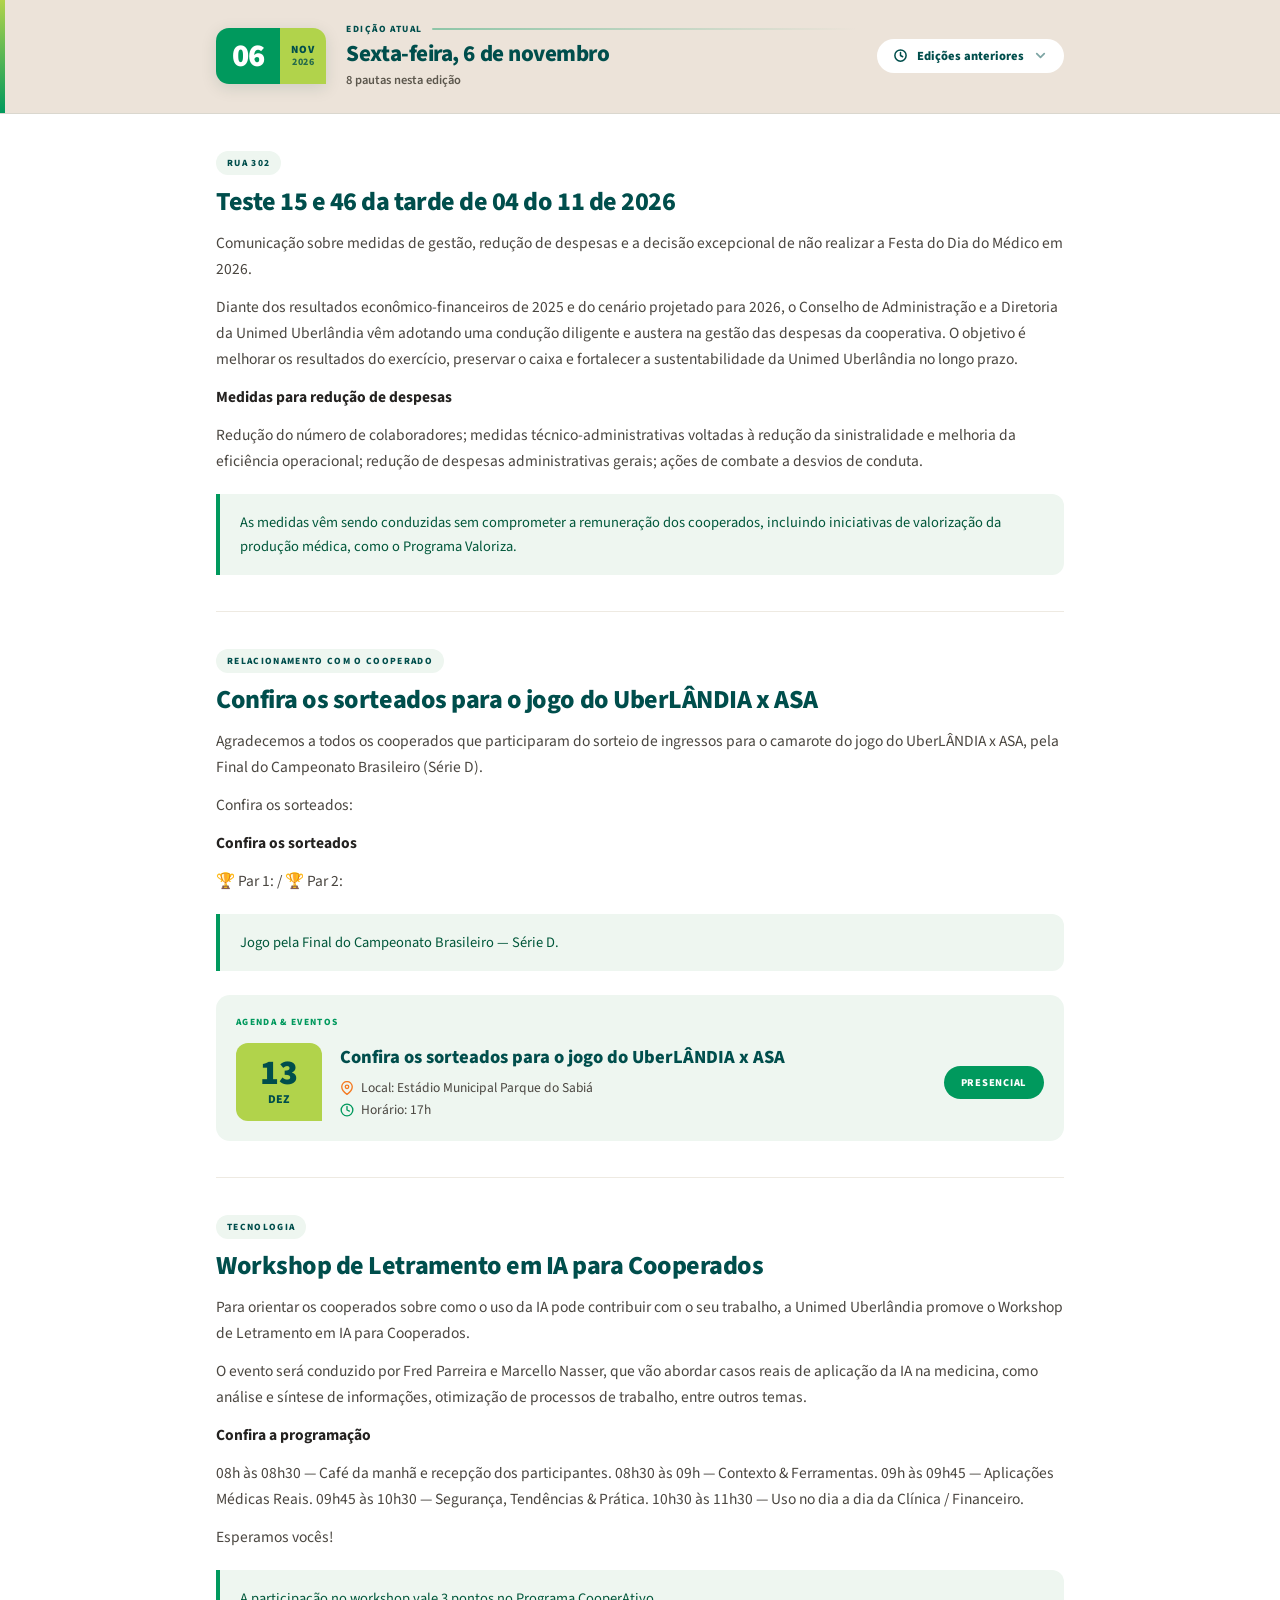
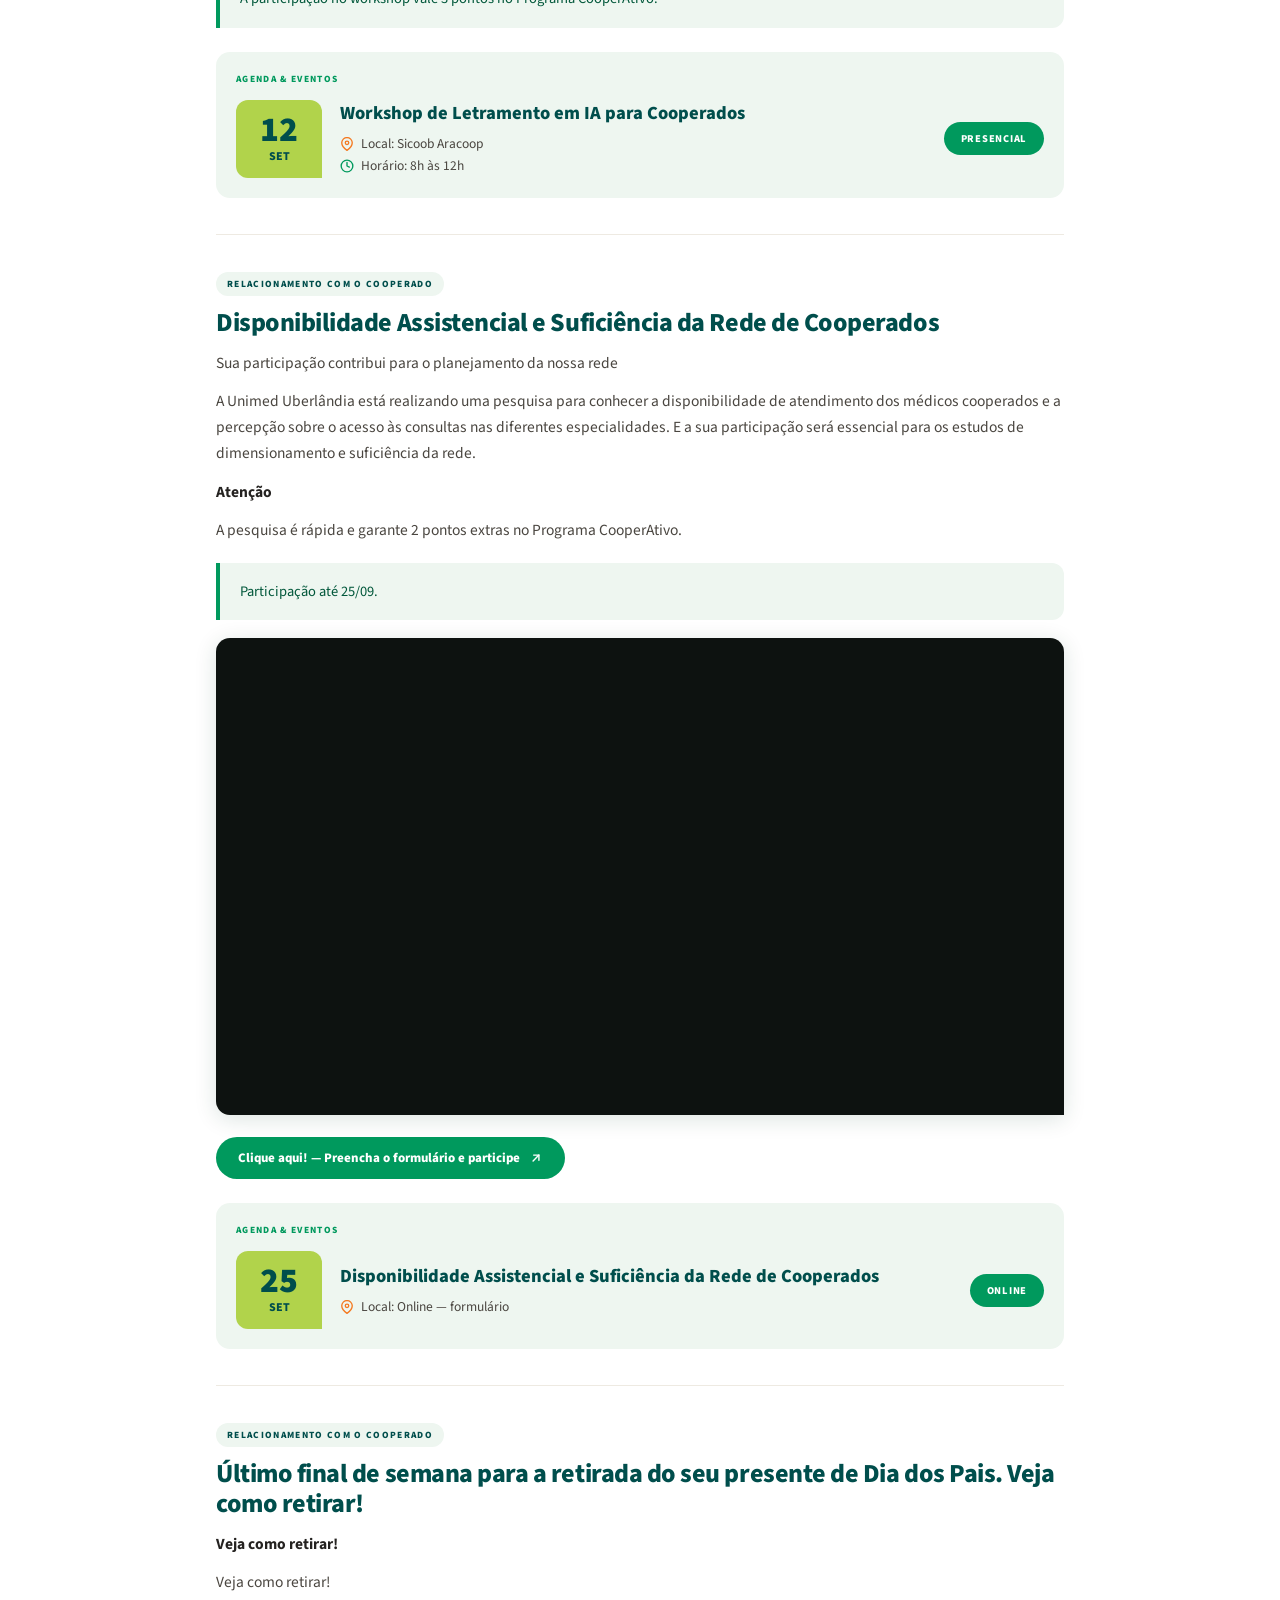
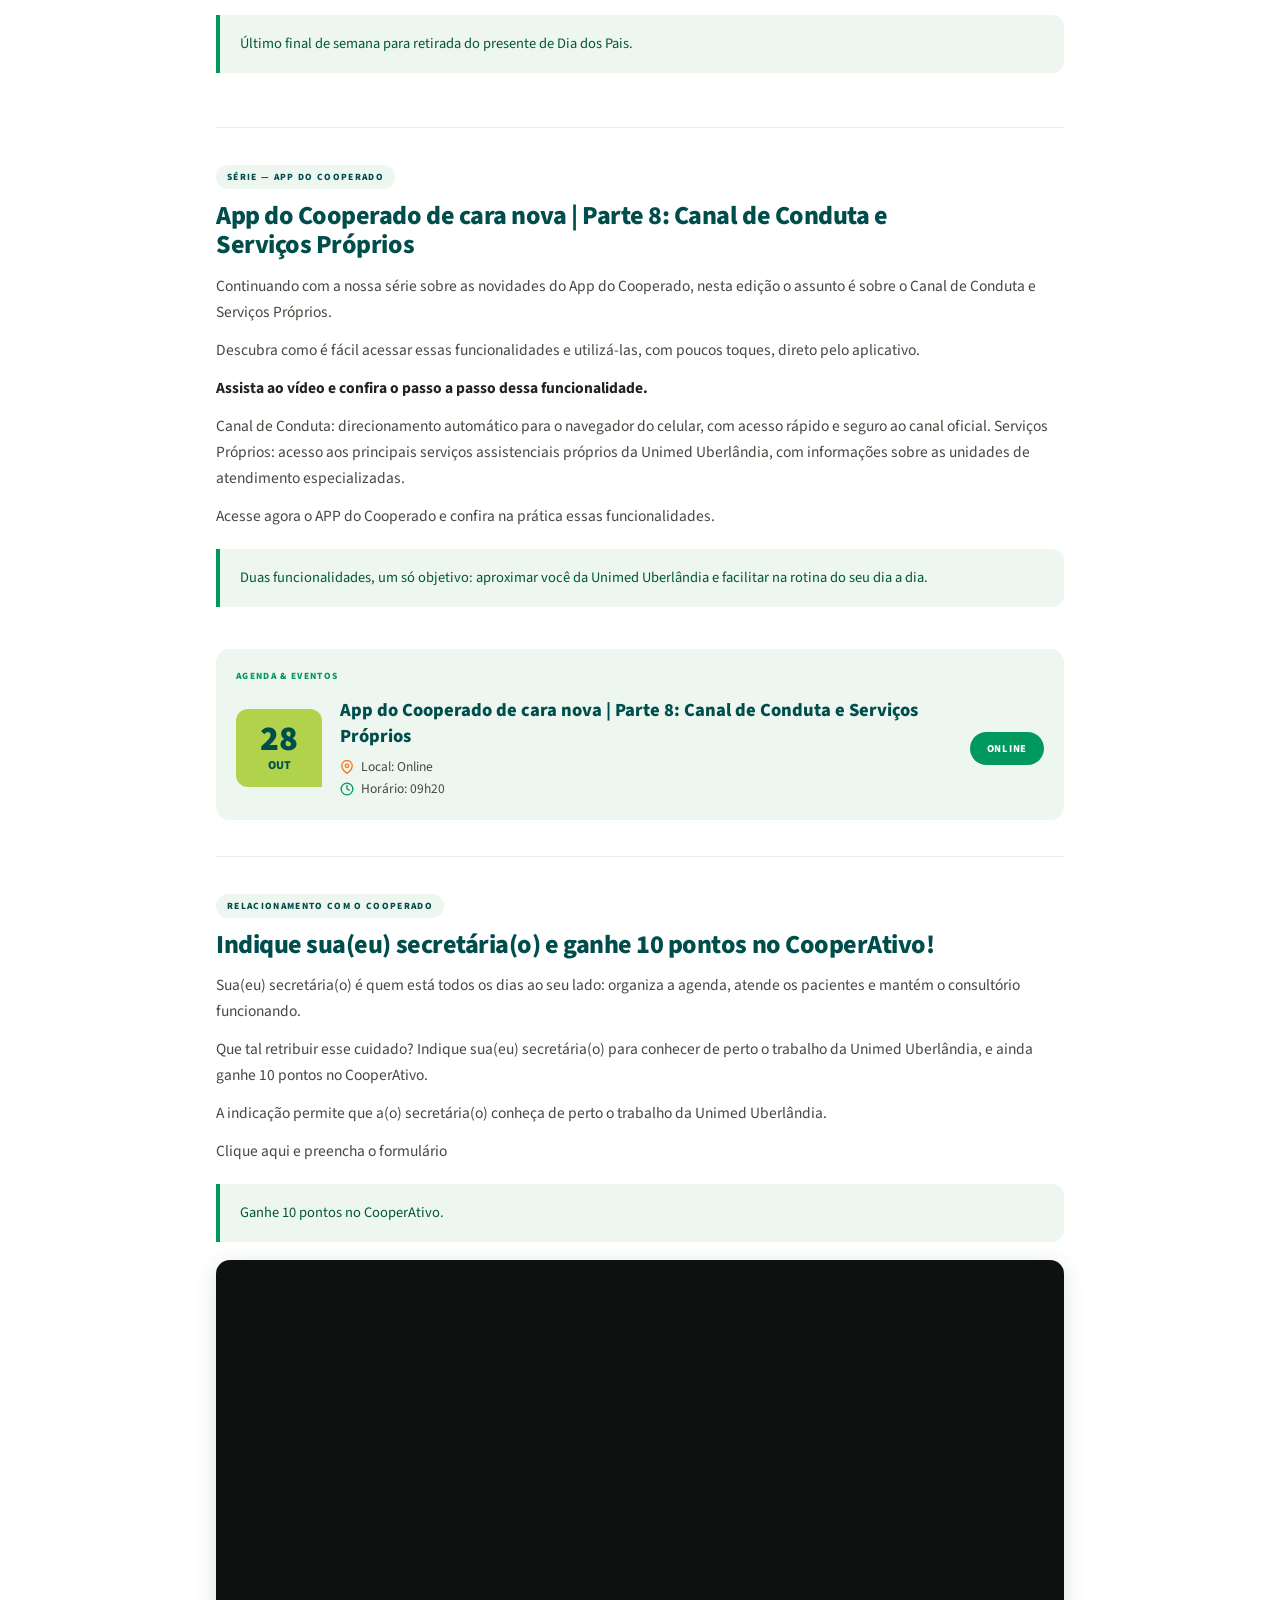
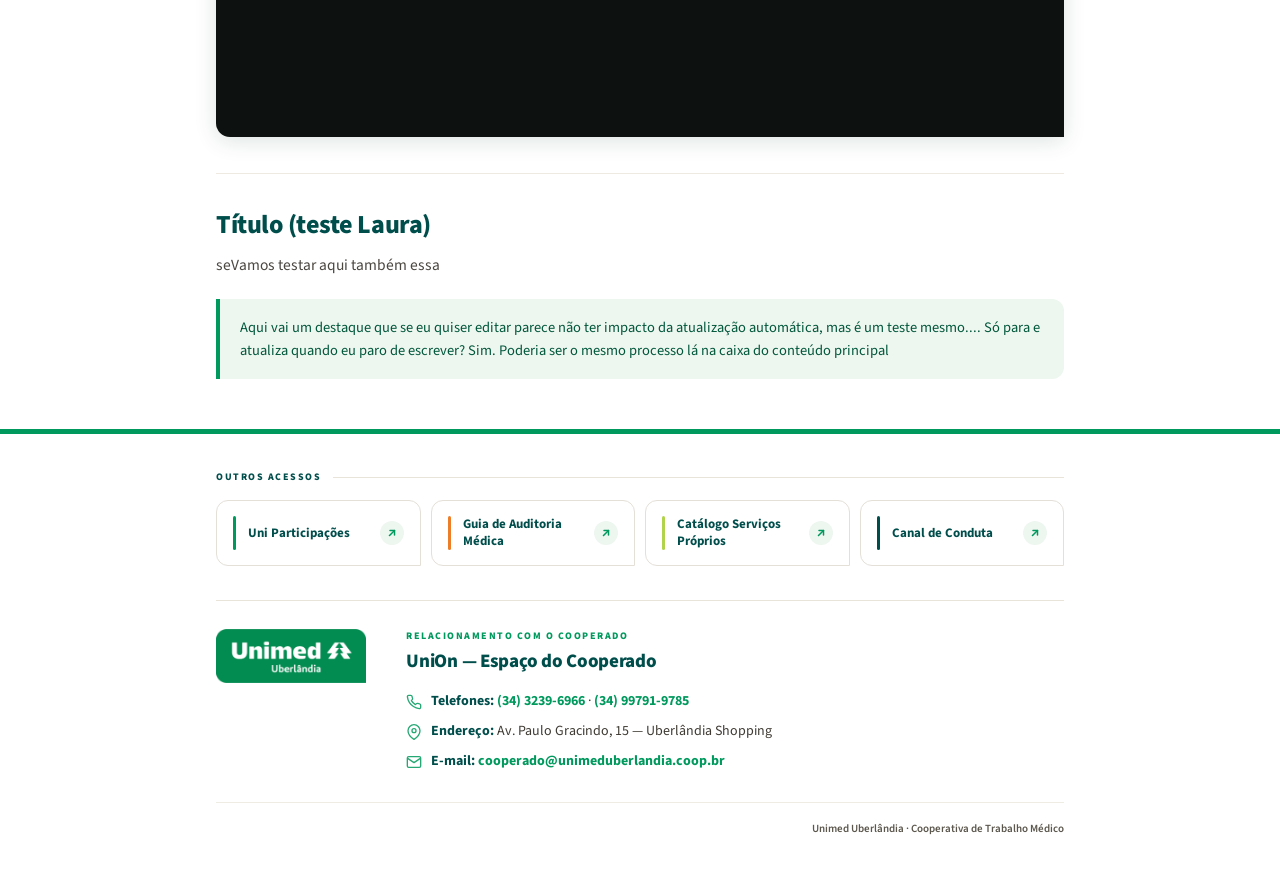
==== commit dfb90caf: "Informativo 06/11/2026 · Laura" ====
--- a/index.html
+++ b/index.html
@@ -192,7 +192,7 @@
 </head>
 <body>
 <div id="app"></div>
-<script>window.__BOOT={"dados":{"edicoes":[{"id":"e2846fk1","rotulo":"06/11/2026","dia":"6","mes":"nov","ano":"2026","curta":"06/11/2026","status":"online","pautas":[{"sessao":"RUA 302","titulo":"Teste 15 e 46 da tarde de 04 do 11 de 2026","texto":"<p>Comunicação sobre medidas de gestão, redução de despesas e a decisão excepcional de não realizar a Festa do Dia do Médico em 2026.</p><p>Diante dos resultados econômico-financeiros de 2025 e do cenário projetado para 2026, o Conselho de Administração e a Diretoria da Unimed Uberlândia vêm adotando uma condução diligente e austera na gestão das despesas da cooperativa. O objetivo é melhorar os resultados do exercício, preservar o caixa e fortalecer a sustentabilidade da Unimed Uberlândia no longo prazo.</p><p><strong>Medidas para redução de despesas</strong></p><p>Redução do número de colaboradores; medidas técnico-administrativas voltadas à redução da sinistralidade e melhoria da eficiência operacional; redução de despesas administrativas gerais; ações de combate a desvios de conduta.</p>","imagem":"","imagens":[],"video":"","destaque":"<p>As medidas vêm sendo conduzidas sem comprometer a remuneração dos cooperados, incluindo iniciativas de valorização da produção médica, como o Programa Valoriza.</p>","botoes":[],"evento":null},{"sessao":"TECNOLOGIA","titulo":"Workshop de Letramento em IA para Cooperados","texto":"<p>Para orientar os cooperados sobre como o uso da IA pode contribuir com o seu trabalho, a Unimed Uberlândia promove o Workshop de Letramento em IA para Cooperados.</p><p>O evento será conduzido por Fred Parreira e Marcello Nasser, que vão abordar casos reais de aplicação da IA na medicina, como análise e síntese de informações, otimização de processos de trabalho, entre outros temas.</p><p><strong>Confira a programação</strong></p><p>08h às 08h30 — Café da manhã e recepção dos participantes. 08h30 às 09h — Contexto &amp; Ferramentas. 09h às 09h45 — Aplicações Médicas Reais. 09h45 às 10h30 — Segurança, Tendências &amp; Prática. 10h30 às 11h30 — Uso no dia a dia da Clínica / Financeiro.</p><p>Esperamos vocês!</p>","imagem":"","imagens":[],"video":"","destaque":"<p>A participação no workshop vale 3 pontos no Programa CooperAtivo.</p>","botoes":[],"evento":{"ativo":true,"titulo":"Workshop de Letramento em IA para Cooperados","dia":"12","mes":"set","local":"Sicoob Aracoop","horario":"8h às 12h","formato":"Presencial"}},{"sessao":"RELACIONAMENTO COM O COOPERADO","titulo":"Disponibilidade Assistencial e Suficiência da Rede de Cooperados","texto":"<p>Sua participação contribui para o planejamento da nossa rede</p><p>A Unimed Uberlândia está realizando uma pesquisa para conhecer a disponibilidade de atendimento dos médicos cooperados e a percepção sobre o acesso às consultas nas diferentes especialidades. E a sua participação será essencial para os estudos de dimensionamento e suficiência da rede.</p><p><strong>Atenção</strong></p><p>A pesquisa é rápida e garante 2 pontos extras no Programa CooperAtivo.</p>","imagem":"","imagens":[],"video":"https://youtu.be/Hy5O7KgLKR4?si=xzkLt-Ply_DAo1aE","destaque":"<p>Participação até 25/09.</p>","botoes":[{"texto":"Clique aqui! — Preencha o formulário e participe","link":"https://forms.cloud.microsoft/r/Hqf4Jr4Q0T"}],"evento":{"ativo":true,"titulo":"Disponibilidade Assistencial e Suficiência da Rede de Cooperados","dia":"25","mes":"set","local":"Online — formulário","horario":"","formato":"Online"}},{"sessao":"RELACIONAMENTO COM O COOPERADO","titulo":"Confira os sorteados para o jogo do UberLÂNDIA x ASA","texto":"<p>Agradecemos a todos os cooperados que participaram do sorteio de ingressos para o camarote do jogo do UberLÂNDIA x ASA, pela Final do Campeonato Brasileiro (Série D).</p><p>Confira os sorteados:</p><p><strong>Confira os sorteados</strong></p><p>🏆 Par 1: / 🏆 Par 2:</p>","imagem":"","imagens":[],"video":"","destaque":"<p>Jogo pela Final do Campeonato Brasileiro — Série D.</p>","botoes":[],"evento":{"ativo":true,"titulo":"Confira os sorteados para o jogo do UberLÂNDIA x ASA","dia":"13","mes":"dez","local":"Estádio Municipal Parque do Sabiá","horario":"17h","formato":"Presencial"}},{"sessao":"RELACIONAMENTO COM O COOPERADO","titulo":"Último final de semana para a retirada do seu presente de Dia dos Pais. Veja como retirar!","texto":"<p><strong>Veja como retirar!</strong></p><p>Veja como retirar!</p>","imagem":"https://comunica.ufu.br/sites/default/files/imagem-chamada/2026-09/Live%20Novo%20Convenio%20Saude%20Suplementar%20UFU.png","imagens":["https://comunica.ufu.br/sites/default/files/imagem-chamada/2026-09/Live%20Novo%20Convenio%20Saude%20Suplementar%20UFU.png"],"video":"","destaque":"<p>Último final de semana para retirada do presente de Dia dos Pais.</p>","botoes":[],"evento":null},{"sessao":"RELACIONAMENTO COM O COOPERADO","titulo":"Indique sua(eu) secretária(o) e ganhe 10 pontos no CooperAtivo!","texto":"<p>Sua(eu) secretária(o) é quem está todos os dias ao seu lado: organiza a agenda, atende os pacientes e mantém o consultório funcionando.</p><p>Que tal retribuir esse cuidado? Indique sua(eu) secretária(o) para conhecer de perto o trabalho da Unimed Uberlândia, e ainda ganhe 10 pontos no CooperAtivo.</p><p>A indicação permite que a(o) secretária(o) conheça de perto o trabalho da Unimed Uberlândia.</p><p>Clique aqui e preencha o formulário</p>","imagem":"","imagens":[],"video":"https://youtu.be/wnJMdiomzCI?si=XtarlMPCxbNOCgdr","destaque":"<p>Ganhe 10 pontos no CooperAtivo.</p>","botoes":[],"evento":null},{"sessao":"SÉRIE — APP DO COOPERADO","titulo":"App do Cooperado de cara nova | Parte 8: Canal de Conduta e Serviços Próprios","texto":"<p>Continuando com a nossa série sobre as novidades do App do Cooperado, nesta edição o assunto é sobre o Canal de Conduta e Serviços Próprios.</p><p>Descubra como é fácil acessar essas funcionalidades e utilizá-las, com poucos toques, direto pelo aplicativo.</p><p><strong>Assista ao vídeo e confira o passo a passo dessa funcionalidade.</strong></p><p>Canal de Conduta: direcionamento automático para o navegador do celular, com acesso rápido e seguro ao canal oficial. Serviços Próprios: acesso aos principais serviços assistenciais próprios da Unimed Uberlândia, com informações sobre as unidades de atendimento especializadas.</p><p>Acesse agora o APP do Cooperado e confira na prática essas funcionalidades.</p>","imagem":"https://naoperdenao.com/wp-content/uploads/2023/03/Kaka-Fotografias_-Unimed-319.jpg","imagens":["https://naoperdenao.com/wp-content/uploads/2023/03/Kaka-Fotografias_-Unimed-319.jpg"],"video":"","destaque":"<p>Duas funcionalidades, um só objetivo: aproximar você da Unimed Uberlândia e facilitar na rotina do seu dia a dia.</p>","botoes":[],"evento":{"ativo":true,"titulo":"App do Cooperado de cara nova | Parte 8: Canal de Conduta e Serviços Próprios","dia":"28","mes":"out","local":"Online","horario":"09h20","formato":"Online"}}]},{"id":"e7e7blyk","rotulo":"04/11/2026","dia":"4","mes":"nov","ano":"2026","curta":"04/11/2026","status":"arquivado","pautas":[{"sessao":"GOVERNANÇA","titulo":"Conselho de Administração comunica medidas de gestão e decisão sobre a Festa do Dia do Médico","texto":"<p>Comunicação sobre medidas de gestão, redução de despesas e a decisão excepcional de não realizar a Festa do Dia do Médico em 2026.</p><p>Diante dos resultados econômico-financeiros de 2025 e do cenário projetado para 2026, o Conselho de Administração e a Diretoria da Unimed Uberlândia vêm adotando uma condução diligente e austera na gestão das despesas da cooperativa. O objetivo é melhorar os resultados do exercício, preservar o caixa e fortalecer a sustentabilidade da Unimed Uberlândia no longo prazo.</p><p><strong>Medidas para redução de despesas</strong></p><p>Redução do número de colaboradores; medidas técnico-administrativas voltadas à redução da sinistralidade e melhoria da eficiência operacional; redução de despesas administrativas gerais; ações de combate a desvios de conduta.</p>","imagem":"","imagens":[],"video":"","destaque":"<p>As medidas vêm sendo conduzidas sem comprometer a remuneração dos cooperados, incluindo iniciativas de valorização da produção médica, como o Programa Valoriza.</p>","botoes":[{"texto":"Acesse a Sala","link":""}],"evento":{"ativo":true,"titulo":"IA par Marketing","dia":"28","mes":"Set","local":"","horario":"12h40","formato":"Online"}},{"sessao":"TECNOLOGIA","titulo":"Workshop de Letramento em IA para Cooperados","texto":"<p>Para orientar os cooperados sobre como o uso da IA pode contribuir com o seu trabalho, a Unimed Uberlândia promove o Workshop de Letramento em IA para Cooperados.</p><p>O evento será conduzido por Fred Parreira e Marcello Nasser, que vão abordar casos reais de aplicação da IA na medicina, como análise e síntese de informações, otimização de processos de trabalho, entre outros temas.</p><p><strong>Confira a programação</strong></p><p>08h às 08h30 — Café da manhã e recepção dos participantes. 08h30 às 09h — Contexto &amp; Ferramentas. 09h às 09h45 — Aplicações Médicas Reais. 09h45 às 10h30 — Segurança, Tendências &amp; Prática. 10h30 às 11h30 — Uso no dia a dia da Clínica / Financeiro.</p><p>Esperamos vocês!</p>","imagem":"","imagens":[],"video":"","destaque":"<p>A participação no workshop vale 3 pontos no Programa CooperAtivo.</p>","botoes":[],"evento":{"ativo":true,"titulo":"Workshop de Letramento em IA para Cooperados","dia":"12","mes":"set","local":"Sicoob Aracoop","horario":"8h às 12h","formato":"Presencial"}},{"sessao":"RELACIONAMENTO COM O COOPERADO","titulo":"Último final de semana para a retirada do seu presente de Dia dos Pais. Veja como retirar!","texto":"<p><strong>Veja como retirar!</strong></p><p>Veja como retirar!</p>","imagem":"https://comunica.ufu.br/sites/default/files/imagem-chamada/2026-09/Live%20Novo%20Convenio%20Saude%20Suplementar%20UFU.png","imagens":["https://comunica.ufu.br/sites/default/files/imagem-chamada/2026-09/Live%20Novo%20Convenio%20Saude%20Suplementar%20UFU.png"],"video":"","destaque":"<p>Último final de semana para retirada do presente de Dia dos Pais.</p>","botoes":[],"evento":null},{"sessao":"SÉRIE — APP DO COOPERADO","titulo":"App do Cooperado de cara nova | Parte 8: Canal de Conduta e Serviços Próprios","texto":"<p>Continuando com a nossa série sobre as novidades do App do Cooperado, nesta edição o assunto é sobre o Canal de Conduta e Serviços Próprios.</p><p>Descubra como é fácil acessar essas funcionalidades e utilizá-las, com poucos toques, direto pelo aplicativo.</p><p><strong>Assista ao vídeo e confira o passo a passo dessa funcionalidade.</strong></p><p>Canal de Conduta: direcionamento automático para o navegador do celular, com acesso rápido e seguro ao canal oficial. Serviços Próprios: acesso aos principais serviços assistenciais próprios da Unimed Uberlândia, com informações sobre as unidades de atendimento especializadas.</p><p>Acesse agora o APP do Cooperado e confira na prática essas funcionalidades.</p>","imagem":"https://naoperdenao.com/wp-content/uploads/2023/03/Kaka-Fotografias_-Unimed-319.jpg","imagens":["https://naoperdenao.com/wp-content/uploads/2023/03/Kaka-Fotografias_-Unimed-319.jpg"],"video":"","destaque":"<p>Duas funcionalidades, um só objetivo: aproximar você da Unimed Uberlândia e facilitar na rotina do seu dia a dia.</p>","botoes":[],"evento":{"ativo":true,"titulo":"App do Cooperado de cara nova | Parte 8: Canal de Conduta e Serviços Próprios","dia":"28","mes":"out","local":"Online","horario":"09h20","formato":"Online"}},{"sessao":"RELACIONAMENTO COM O COOPERADO","titulo":"Disponibilidade Assistencial e Suficiência da Rede de Cooperados","texto":"<p>Sua participação contribui para o planejamento da nossa rede</p><p>A Unimed Uberlândia está realizando uma pesquisa para conhecer a disponibilidade de atendimento dos médicos cooperados e a percepção sobre o acesso às consultas nas diferentes especialidades. E a sua participação será essencial para os estudos de dimensionamento e suficiência da rede.</p><p><strong>Atenção</strong></p><p>A pesquisa é rápida e garante 2 pontos extras no Programa CooperAtivo.</p>","imagem":"","imagens":[],"video":"https://youtu.be/Hy5O7KgLKR4?si=xzkLt-Ply_DAo1aE","destaque":"<p>Participação até 25/09.</p>","botoes":[{"texto":"Clique aqui! — Preencha o formulário e participe","link":"https://forms.cloud.microsoft/r/Hqf4Jr4Q0T"}],"evento":{"ativo":true,"titulo":"Disponibilidade Assistencial e Suficiência da Rede de Cooperados","dia":"25","mes":"set","local":"Online — formulário","horario":"","formato":"Online"}},{"sessao":"RELACIONAMENTO COM O COOPERADO","titulo":"Confira os sorteados para o jogo do UberLÂNDIA x ASA","texto":"<p>Agradecemos a todos os cooperados que participaram do sorteio de ingressos para o camarote do jogo do UberLÂNDIA x ASA, pela Final do Campeonato Brasileiro (Série D).</p><p>Confira os sorteados:</p><p><strong>Confira os sorteados</strong></p><p>🏆 Par 1: / 🏆 Par 2:</p>","imagem":"","imagens":[],"video":"","destaque":"<p>Jogo pela Final do Campeonato Brasileiro — Série D.</p>","botoes":[],"evento":{"ativo":true,"titulo":"Confira os sorteados para o jogo do UberLÂNDIA x ASA","dia":"13","mes":"dez","local":"Estádio Municipal Parque do Sabiá","horario":"17h","formato":"Presencial"}},{"sessao":"RELACIONAMENTO COM O COOPERADO","titulo":"Indique sua(eu) secretária(o) e ganhe 10 pontos no CooperAtivo!","texto":"<p>Sua(eu) secretária(o) é quem está todos os dias ao seu lado: organiza a agenda, atende os pacientes e mantém o consultório funcionando.</p><p>Que tal retribuir esse cuidado? Indique sua(eu) secretária(o) para conhecer de perto o trabalho da Unimed Uberlândia, e ainda ganhe 10 pontos no CooperAtivo.</p><p>A indicação permite que a(o) secretária(o) conheça de perto o trabalho da Unimed Uberlândia.</p><p>Clique aqui e preencha o formulário</p>","imagem":"","imagens":[],"video":"https://youtu.be/wnJMdiomzCI?si=XtarlMPCxbNOCgdr","destaque":"<p>Ganhe 10 pontos no CooperAtivo.</p>","botoes":[],"evento":null}]}],"legados":[{"rotulo":"04/09/2026","link":"https://informativodocooperado.framer.website/p%C3%A1ginas/informativo-04-09-26"},{"rotulo":"28/08/2026","link":"https://informativodocooperado.framer.website/p%C3%A1ginas/informativo-28-08-26"},{"rotulo":"21/08/2026","link":"https://informativodocooperado.framer.website/p%C3%A1ginas/informativo-21-08-26"},{"rotulo":"14/08/2026","link":"https://informativodocooperado.framer.website/p%C3%A1ginas/informativo-14-08-26"},{"rotulo":"07/08/2026","link":"https://informativodocooperado.framer.website/p%C3%A1ginas/informativo-07-08-26"},{"rotulo":"31/07/2026","link":"https://informativodocooperado.framer.website/p%C3%A1ginas/informativo-31-07-26"},{"rotulo":"24/07/2026","link":"https://informativodocooperado.framer.website/p%C3%A1ginas/informativo-24-07-26"},{"rotulo":"17/07/2026","link":"https://informativodocooperado.framer.website/p%C3%A1ginas/informativo-17-07-26"},{"rotulo":"10/07/2026","link":"https://informativodocooperado.framer.website/p%C3%A1ginas/informativo-10-07-26"},{"rotulo":"03/07/2026","link":"https://informativodocooperado.framer.website/p%C3%A1ginas/informativo-03-07-26"},{"rotulo":"26/06/2026","link":"https://informativodocooperado.framer.website/p%C3%A1ginas/informativo-26-06-26"},{"rotulo":"19/06/2026","link":"https://informativodocooperado.framer.website/p%C3%A1ginas/informativo-19-06-26"},{"rotulo":"12/06/2026","link":"https://informativodocooperado.framer.website/p%C3%A1ginas/informativo-12-06-26"},{"rotulo":"05/06/2026","link":"https://informativodocooperado.framer.website/p%C3%A1ginas/informativo-05-06-26"},{"rotulo":"29/05/2026","link":"https://informativodocooperado.framer.website/p%C3%A1ginas/informativo-29-05-26"},{"rotulo":"22/05/2026","link":"https://informativodocooperado.framer.website/p%C3%A1ginas/informativo-22-05-26"},{"rotulo":"15/05/2026","link":"https://informativodocooperado.framer.website/p%C3%A1ginas/informativo-15-05-26"},{"rotulo":"11/05/2026","link":"https://informativodocooperado.framer.website/p%C3%A1ginas/informativo-11-05-26"},{"rotulo":"08/05/2026","link":"https://informativodocooperado.framer.website/p%C3%A1ginas/informativo-08-05-26"},{"rotulo":"30/04/2026","link":"https://informativodocooperado.framer.website/p%C3%A1ginas/informativo-30-04-26"},{"rotulo":"24/04/2026","link":"https://informativodocooperado.framer.website/p%C3%A1ginas/informativo-24-04-26"},{"rotulo":"17/04/2026","link":"https://informativodocooperado.framer.website/p%C3%A1ginas/informativo-17-04-26"},{"rotulo":"10/04/2026","link":"https://informativodocooperado.framer.website/p%C3%A1ginas/informativo-10-04-26"},{"rotulo":"02/04/2026","link":"https://informativodocooperado.framer.website/p%C3%A1ginas/informativo-02-04-26"},{"rotulo":"27/03/2026","link":"https://informativodocooperado.framer.website/p%C3%A1ginas/informativo-27-03-26"},{"rotulo":"20/03/2026","link":"https://informativodocooperado.framer.website/p%C3%A1ginas/informativo-20-03-26"},{"rotulo":"13/03/2026","link":"https://informativodocooperado.framer.website/p%C3%A1ginas/informativo-13-03-26"},{"rotulo":"06/03/2026","link":"https://informativodocooperado.framer.website/p%C3%A1ginas/informativo-06-03-26"},{"rotulo":"27/02/2026","link":"https://informativodocooperado.framer.website/p%C3%A1ginas/informativo-27-02-26"},{"rotulo":"20/02/2026","link":"https://informativodocooperado.framer.website/p%C3%A1ginas/informativo-20-02-26"},{"rotulo":"13/02/2026","link":"https://informativodocooperado.framer.website/p%C3%A1ginas/informativo-13-02-26"},{"rotulo":"06/02/2026","link":"https://informativodocooperado.framer.website/p%C3%A1ginas/informativo-06-02-26"},{"rotulo":"30/01/2026","link":"https://informativodocooperado.framer.website/p%C3%A1ginas/informativo-30-01-26"},{"rotulo":"23/01/2026","link":"https://informativodocooperado.framer.website/p%C3%A1ginas/informativo-23-01-26"},{"rotulo":"16/01/2026","link":"https://informativodocooperado.framer.website/p%C3%A1ginas/informativo-16-01-26"},{"rotulo":"09/01/2026","link":"https://informativodocooperado.framer.website/p%C3%A1ginas/informativo-09-01-26"},{"rotulo":"19/12/2025","link":"https://informativodocooperado.framer.website/p%C3%A1ginas/informativo-19-12-25"},{"rotulo":"12/12/2025","link":"https://informativodocooperado.framer.website/p%C3%A1ginas/informativo-12-12-25"},{"rotulo":"05/12/2025","link":"https://informativodocooperado.framer.website/p%C3%A1ginas/informativo-05-12-25"},{"rotulo":"28/11/2025","link":"https://informativodocooperado.framer.website/p%C3%A1ginas/informativo-28-11-25"},{"rotulo":"21/11/2025","link":"https://informativodocooperado.framer.website/p%C3%A1ginas/informativo-21-11-25"},{"rotulo":"14/11/2025","link":"https://informativodocooperado.framer.website/p%C3%A1ginas/informativo-14-11-25"},{"rotulo":"07/11/2025","link":"https://informativodocooperado.framer.website/p%C3%A1ginas/informativo-07-11-25"},{"rotulo":"31/10/2025","link":"https://informativodocooperado.framer.website/p%C3%A1ginas/informativo-31-10-25"},{"rotulo":"24/10/2025","link":"https://informativodocooperado.framer.website/p%C3%A1ginas/informativo-24-10-25"},{"rotulo":"17/10/2025","link":"https://informativodocooperado.framer.website/p%C3%A1ginas/informativo-17-10-25"},{"rotulo":"10/10/2025","link":"https://informativodocooperado.framer.website/p%C3%A1ginas/informativo-10-10-25"},{"rotulo":"03/10/2025","link":"https://informativodocooperado.framer.website/p%C3%A1ginas/informativo-03-10-25"},{"rotulo":"26/09/2025","link":"https://informativodocooperado.framer.website/p%C3%A1ginas/informativo-26-09-25"},{"rotulo":"19/09/2025","link":"https://informativodocooperado.framer.website/p%C3%A1ginas/informativo-19-09-25"},{"rotulo":"12/09/2025","link":"https://informativodocooperado.framer.website/p%C3%A1ginas/informativo-12-09-25"},{"rotulo":"05/09/2025","link":"https://informativodocooperado.framer.website/p%C3%A1ginas/informativo-05-09-25"},{"rotulo":"29/08/2025","link":"https://informativodocooperado.framer.website/p%C3%A1ginas/informativo-29-08-25"},{"rotulo":"22/08/2025","link":"https://informativodocooperado.framer.website/p%C3%A1ginas/informativo-22-08-25"},{"rotulo":"14/08/2025","link":"https://informativodocooperado.framer.website/p%C3%A1ginas/informativo-14-08-25"},{"rotulo":"08/08/2025","link":"https://informativodocooperado.framer.website/p%C3%A1ginas/informativo-08-08-25"},{"rotulo":"01/08/2025","link":"https://informativodocooperado.framer.website/p%C3%A1ginas/informativo-01-08-25"},{"rotulo":"25/07/2025","link":"https://informativodocooperado.framer.website/p%C3%A1ginas/informativo-25-07-25"},{"rotulo":"18/07/2025","link":"https://informativodocooperado.framer.website/p%C3%A1ginas/informativo-18-07-25"},{"rotulo":"11/07/2025","link":"https://informativodocooperado.framer.website/p%C3%A1ginas/informativo-11-07-25"},{"rotulo":"04/07/2025","link":"https://informativodocooperado.framer.website/p%C3%A1ginas/informativo-04-07-25"},{"rotulo":"27/06/2025","link":"https://informativodocooperado.framer.website/p%C3%A1ginas/informativo-27-06-25"},{"rotulo":"13/06/2025","link":"https://informativodocooperado.framer.website/p%C3%A1ginas/informativo-13-06-25"},{"rotulo":"06/06/2025","link":"https://informativodocooperado.framer.website/p%C3%A1ginas/informativo-06-06-25"},{"rotulo":"30/05/2025","link":"https://informativodocooperado.framer.website/p%C3%A1ginas/informativo-30-05-25"},{"rotulo":"23/05/2025","link":"https://informativodocooperado.framer.website/p%C3%A1ginas/informativo-23-05-25"},{"rotulo":"16/05/2025","link":"https://informativodocooperado.framer.website/p%C3%A1ginas/informativo-16-05-25"},{"rotulo":"09/05/2025","link":"https://informativodocooperado.framer.website/p%C3%A1ginas/informativo-09-05-25"},{"rotulo":"02/05/2025","link":"https://informativodocooperado.framer.website/p%C3%A1ginas/informativo-02-05-25"},{"rotulo":"25/04/2025","link":"https://informativodocooperado.framer.website/p%C3%A1ginas/informativo-25-04-25"},{"rotulo":"17/04/2025","link":"https://informativodocooperado.framer.website/p%C3%A1ginas/informativo-17-04-25"},{"rotulo":"11/04/2025","link":"https://informativodocooperado.framer.website/p%C3%A1ginas/informativo-11-04-25"},{"rotulo":"04/04/2025","link":"https://informativodocooperado.framer.website/p%C3%A1ginas/informativo-04-04-25"},{"rotulo":"28/03/2025","link":"https://informativodocooperado.framer.website/p%C3%A1ginas/informativo-28-03-25"},{"rotulo":"21/03/2025","link":"https://informativodocooperado.framer.website/p%C3%A1ginas/informativo-21-03-25"},{"rotulo":"14/03/2025","link":"https://informativodocooperado.framer.website/p%C3%A1ginas/informativo-14-03-25"},{"rotulo":"07/03/2025","link":"https://informativodocooperado.framer.website/p%C3%A1ginas/informativo-07-03-25"},{"rotulo":"28/02/2025","link":"https://informativodocooperado.framer.website/p%C3%A1ginas/informativo-28-02-25"},{"rotulo":"21/02/2025","link":"https://informativodocooperado.framer.website/p%C3%A1ginas/informativo-21-02-25"},{"rotulo":"14/02/2025","link":"https://informativodocooperado.framer.website/p%C3%A1ginas/informativo-14-02-25"},{"rotulo":"07/02/2025","link":"https://informativodocooperado.framer.website/p%C3%A1ginas/informativo-07-02-25"},{"rotulo":"31/01/2025","link":"https://informativodocooperado.framer.website/p%C3%A1ginas/informativo-31-01-25"},{"rotulo":"24/01/2025","link":"https://informativodocooperado.framer.website/p%C3%A1ginas/informativo-24-01-25"},{"rotulo":"17/01/2025","link":"https://informativodocooperado.framer.website/p%C3%A1ginas/informativo-17-01-25"},{"rotulo":"10/01/2025","link":"https://informativodocooperado.framer.website/p%C3%A1ginas/informativo-10-01-25"},{"rotulo":"03/01/2025","link":"https://informativodocooperado.framer.website/p%C3%A1ginas/informativo-03-01-25"},{"rotulo":"27/12/2024","link":"https://informativodocooperado.framer.website/p%C3%A1ginas/informativo-27-12"},{"rotulo":"20/12/2024","link":"https://informativodocooperado.framer.website/p%C3%A1ginas/informativo-20-12"},{"rotulo":"13/12/2024","link":"https://informativodocooperado.framer.website/p%C3%A1ginas/informativo-13-12"},{"rotulo":"06/12/2024","link":"https://informativodocooperado.framer.website/p%C3%A1ginas/informativo-06-12"},{"rotulo":"29/11/2024","link":"https://informativodocooperado.framer.website/p%C3%A1ginas/informativo-29-11"},{"rotulo":"22/11/2024","link":"https://informativodocooperado.framer.website/p%C3%A1ginas/informativo-22-11"},{"rotulo":"14/11/2024","link":"https://informativodocooperado.framer.website/p%C3%A1ginas/informativo-14-11"},{"rotulo":"08/11/2024","link":"https://informativodocooperado.framer.website/p%C3%A1ginas/informativo-08-11"},{"rotulo":"01/11/2024","link":"https://informativodocooperado.framer.website/p%C3%A1ginas/informativo-01-11"},{"rotulo":"25/10/2024","link":"https://informativodocooperado.framer.website/p%C3%A1ginas/informativo-25-10"},{"rotulo":"18/10/2024","link":"https://informativodocooperado.framer.website/p%C3%A1ginas/informativo-18-10"},{"rotulo":"11/10/2024","link":"https://informativodocooperado.framer.website/p%C3%A1ginas/informativo-11-10"},{"rotulo":"04/10/2024","link":"https://informativodocooperado.framer.website/p%C3%A1ginas/informativo-04-10"},{"rotulo":"27/09/2024","link":"https://informativodocooperado.framer.website/p%C3%A1ginas/informativo-27-09"},{"rotulo":"20/09/2024","link":"https://informativodocooperado.framer.website/p%C3%A1ginas/informativo-20-9"},{"rotulo":"13/09/2024","link":"https://informativodocooperado.framer.website/p%C3%A1ginas/informativo-13-09"},{"rotulo":"06/09/2024","link":"https://informativodocooperado.framer.website/p%C3%A1ginas/informativo-06-09"},{"rotulo":"30/08/2024","link":"https://informativodocooperado.framer.website/p%C3%A1ginas/informativo-30-08"},{"rotulo":"23/08/2024","link":"https://informativodocooperado.framer.website/outras-paginas/informativo-23-8"},{"rotulo":"16/08/2024","link":"https://informativodocooperado.framer.website/p%C3%A1ginas/informativo-16-08"},{"rotulo":"09/08/2024","link":"https://informativodocooperado.framer.website/p%C3%A1ginas/informativo-09-08"},{"rotulo":"02/08/2024","link":"https://informativodocooperado.framer.website/p%C3%A1ginas/informativo-02-08"},{"rotulo":"26/07/2024","link":"https://informativodocooperado.framer.website/p%C3%A1ginas/informativo-26-07"},{"rotulo":"19/07/2024","link":"https://informativodocooperado.framer.website/p%C3%A1ginas/informativo-19-07"},{"rotulo":"12/07/2024","link":"https://informativodocooperado.framer.website/p%C3%A1ginas/informativo-12-7"},{"rotulo":"05/07/2024","link":"https://informativodocooperado.framer.website/p%C3%A1ginas/informativo-05-7"},{"rotulo":"26/06/2024","link":"https://informativodocooperado.framer.website/p%C3%A1ginas/informativo-26-06"}]},"modo":null,"tela":null,"id":null,"cofre":null};</script>
+<script>window.__BOOT={"dados":{"edicoes":[{"id":"e2846fk1","rotulo":"06/11/2026","dia":"6","mes":"nov","ano":"2026","curta":"06/11/2026","status":"online","pautas":[{"sessao":"RUA 302","titulo":"Teste 15 e 46 da tarde de 04 do 11 de 2026","texto":"<p>Comunicação sobre medidas de gestão, redução de despesas e a decisão excepcional de não realizar a Festa do Dia do Médico em 2026.</p><p>Diante dos resultados econômico-financeiros de 2025 e do cenário projetado para 2026, o Conselho de Administração e a Diretoria da Unimed Uberlândia vêm adotando uma condução diligente e austera na gestão das despesas da cooperativa. O objetivo é melhorar os resultados do exercício, preservar o caixa e fortalecer a sustentabilidade da Unimed Uberlândia no longo prazo.</p><p><strong>Medidas para redução de despesas</strong></p><p>Redução do número de colaboradores; medidas técnico-administrativas voltadas à redução da sinistralidade e melhoria da eficiência operacional; redução de despesas administrativas gerais; ações de combate a desvios de conduta.</p>","imagem":"","imagens":[],"video":"","destaque":"<p>As medidas vêm sendo conduzidas sem comprometer a remuneração dos cooperados, incluindo iniciativas de valorização da produção médica, como o Programa Valoriza.</p>","botoes":[],"evento":null},{"sessao":"RELACIONAMENTO COM O COOPERADO","titulo":"Confira os sorteados para o jogo do UberLÂNDIA x ASA","texto":"<p>Agradecemos a todos os cooperados que participaram do sorteio de ingressos para o camarote do jogo do UberLÂNDIA x ASA, pela Final do Campeonato Brasileiro (Série D).</p><p>Confira os sorteados:</p><p><strong>Confira os sorteados</strong></p><p>🏆 Par 1: / 🏆 Par 2:</p>","imagem":"","imagens":[],"video":"","destaque":"<p>Jogo pela Final do Campeonato Brasileiro — Série D.</p>","botoes":[],"evento":{"ativo":true,"titulo":"Confira os sorteados para o jogo do UberLÂNDIA x ASA","dia":"13","mes":"dez","local":"Estádio Municipal Parque do Sabiá","horario":"17h","formato":"Presencial"}},{"sessao":"TECNOLOGIA","titulo":"Workshop de Letramento em IA para Cooperados","texto":"<p>Para orientar os cooperados sobre como o uso da IA pode contribuir com o seu trabalho, a Unimed Uberlândia promove o Workshop de Letramento em IA para Cooperados.</p><p>O evento será conduzido por Fred Parreira e Marcello Nasser, que vão abordar casos reais de aplicação da IA na medicina, como análise e síntese de informações, otimização de processos de trabalho, entre outros temas.</p><p><strong>Confira a programação</strong></p><p>08h às 08h30 — Café da manhã e recepção dos participantes. 08h30 às 09h — Contexto &amp; Ferramentas. 09h às 09h45 — Aplicações Médicas Reais. 09h45 às 10h30 — Segurança, Tendências &amp; Prática. 10h30 às 11h30 — Uso no dia a dia da Clínica / Financeiro.</p><p>Esperamos vocês!</p>","imagem":"","imagens":[],"video":"","destaque":"<p>A participação no workshop vale 3 pontos no Programa CooperAtivo.</p>","botoes":[],"evento":{"ativo":true,"titulo":"Workshop de Letramento em IA para Cooperados","dia":"12","mes":"set","local":"Sicoob Aracoop","horario":"8h às 12h","formato":"Presencial"}},{"sessao":"RELACIONAMENTO COM O COOPERADO","titulo":"Disponibilidade Assistencial e Suficiência da Rede de Cooperados","texto":"<p>Sua participação contribui para o planejamento da nossa rede</p><p>A Unimed Uberlândia está realizando uma pesquisa para conhecer a disponibilidade de atendimento dos médicos cooperados e a percepção sobre o acesso às consultas nas diferentes especialidades. E a sua participação será essencial para os estudos de dimensionamento e suficiência da rede.</p><p><strong>Atenção</strong></p><p>A pesquisa é rápida e garante 2 pontos extras no Programa CooperAtivo.</p>","imagem":"","imagens":[],"video":"https://youtu.be/Hy5O7KgLKR4?si=xzkLt-Ply_DAo1aE","destaque":"<p>Participação até 25/09.</p>","botoes":[{"texto":"Clique aqui! — Preencha o formulário e participe","link":"https://forms.cloud.microsoft/r/Hqf4Jr4Q0T"}],"evento":{"ativo":true,"titulo":"Disponibilidade Assistencial e Suficiência da Rede de Cooperados","dia":"25","mes":"set","local":"Online — formulário","horario":"","formato":"Online"}},{"sessao":"RELACIONAMENTO COM O COOPERADO","titulo":"Último final de semana para a retirada do seu presente de Dia dos Pais. Veja como retirar!","texto":"<p><strong>Veja como retirar!</strong></p><p>Veja como retirar!</p>","imagem":"https://comunica.ufu.br/sites/default/files/imagem-chamada/2026-09/Live%20Novo%20Convenio%20Saude%20Suplementar%20UFU.png","imagens":["https://comunica.ufu.br/sites/default/files/imagem-chamada/2026-09/Live%20Novo%20Convenio%20Saude%20Suplementar%20UFU.png"],"video":"","destaque":"<p>Último final de semana para retirada do presente de Dia dos Pais.</p>","botoes":[],"evento":null},{"sessao":"SÉRIE — APP DO COOPERADO","titulo":"App do Cooperado de cara nova | Parte 8: Canal de Conduta e Serviços Próprios","texto":"<p>Continuando com a nossa série sobre as novidades do App do Cooperado, nesta edição o assunto é sobre o Canal de Conduta e Serviços Próprios.</p><p>Descubra como é fácil acessar essas funcionalidades e utilizá-las, com poucos toques, direto pelo aplicativo.</p><p><strong>Assista ao vídeo e confira o passo a passo dessa funcionalidade.</strong></p><p>Canal de Conduta: direcionamento automático para o navegador do celular, com acesso rápido e seguro ao canal oficial. Serviços Próprios: acesso aos principais serviços assistenciais próprios da Unimed Uberlândia, com informações sobre as unidades de atendimento especializadas.</p><p>Acesse agora o APP do Cooperado e confira na prática essas funcionalidades.</p>","imagem":"https://naoperdenao.com/wp-content/uploads/2023/03/Kaka-Fotografias_-Unimed-319.jpg","imagens":["https://naoperdenao.com/wp-content/uploads/2023/03/Kaka-Fotografias_-Unimed-319.jpg"],"video":"","destaque":"<p>Duas funcionalidades, um só objetivo: aproximar você da Unimed Uberlândia e facilitar na rotina do seu dia a dia.</p>","botoes":[],"evento":{"ativo":true,"titulo":"App do Cooperado de cara nova | Parte 8: Canal de Conduta e Serviços Próprios","dia":"28","mes":"out","local":"Online","horario":"09h20","formato":"Online"}},{"sessao":"RELACIONAMENTO COM O COOPERADO","titulo":"Indique sua(eu) secretária(o) e ganhe 10 pontos no CooperAtivo!","texto":"<p>Sua(eu) secretária(o) é quem está todos os dias ao seu lado: organiza a agenda, atende os pacientes e mantém o consultório funcionando.</p><p>Que tal retribuir esse cuidado? Indique sua(eu) secretária(o) para conhecer de perto o trabalho da Unimed Uberlândia, e ainda ganhe 10 pontos no CooperAtivo.</p><p>A indicação permite que a(o) secretária(o) conheça de perto o trabalho da Unimed Uberlândia.</p><p>Clique aqui e preencha o formulário</p>","imagem":"","imagens":[],"video":"https://youtu.be/wnJMdiomzCI?si=XtarlMPCxbNOCgdr","destaque":"<p>Ganhe 10 pontos no CooperAtivo.</p>","botoes":[],"evento":null},{"sessao":"","titulo":"Título (teste Laura)","texto":"seVamos testar aqui também essa&nbsp;","imagem":"","imagens":[],"video":"","destaque":"Aqui vai um destaque que se eu quiser editar parece não ter impacto da atualização automática, mas é um teste mesmo.... Só para e atualiza quando eu paro de escrever? Sim. Poderia ser o mesmo processo lá na caixa do conteúdo principal","botoes":[],"evento":null}]},{"id":"e7e7blyk","rotulo":"04/11/2026","dia":"4","mes":"nov","ano":"2026","curta":"04/11/2026","status":"arquivado","pautas":[{"sessao":"GOVERNANÇA","titulo":"Conselho de Administração comunica medidas de gestão e decisão sobre a Festa do Dia do Médico","texto":"<p>Comunicação sobre medidas de gestão, redução de despesas e a decisão excepcional de não realizar a Festa do Dia do Médico em 2026.</p><p>Diante dos resultados econômico-financeiros de 2025 e do cenário projetado para 2026, o Conselho de Administração e a Diretoria da Unimed Uberlândia vêm adotando uma condução diligente e austera na gestão das despesas da cooperativa. O objetivo é melhorar os resultados do exercício, preservar o caixa e fortalecer a sustentabilidade da Unimed Uberlândia no longo prazo.</p><p><strong>Medidas para redução de despesas</strong></p><p>Redução do número de colaboradores; medidas técnico-administrativas voltadas à redução da sinistralidade e melhoria da eficiência operacional; redução de despesas administrativas gerais; ações de combate a desvios de conduta.</p>","imagem":"","imagens":[],"video":"","destaque":"<p>As medidas vêm sendo conduzidas sem comprometer a remuneração dos cooperados, incluindo iniciativas de valorização da produção médica, como o Programa Valoriza.</p>","botoes":[{"texto":"Acesse a Sala","link":""}],"evento":{"ativo":true,"titulo":"IA par Marketing","dia":"28","mes":"Set","local":"","horario":"12h40","formato":"Online"}},{"sessao":"TECNOLOGIA","titulo":"Workshop de Letramento em IA para Cooperados","texto":"<p>Para orientar os cooperados sobre como o uso da IA pode contribuir com o seu trabalho, a Unimed Uberlândia promove o Workshop de Letramento em IA para Cooperados.</p><p>O evento será conduzido por Fred Parreira e Marcello Nasser, que vão abordar casos reais de aplicação da IA na medicina, como análise e síntese de informações, otimização de processos de trabalho, entre outros temas.</p><p><strong>Confira a programação</strong></p><p>08h às 08h30 — Café da manhã e recepção dos participantes. 08h30 às 09h — Contexto &amp; Ferramentas. 09h às 09h45 — Aplicações Médicas Reais. 09h45 às 10h30 — Segurança, Tendências &amp; Prática. 10h30 às 11h30 — Uso no dia a dia da Clínica / Financeiro.</p><p>Esperamos vocês!</p>","imagem":"","imagens":[],"video":"","destaque":"<p>A participação no workshop vale 3 pontos no Programa CooperAtivo.</p>","botoes":[],"evento":{"ativo":true,"titulo":"Workshop de Letramento em IA para Cooperados","dia":"12","mes":"set","local":"Sicoob Aracoop","horario":"8h às 12h","formato":"Presencial"}},{"sessao":"RELACIONAMENTO COM O COOPERADO","titulo":"Último final de semana para a retirada do seu presente de Dia dos Pais. Veja como retirar!","texto":"<p><strong>Veja como retirar!</strong></p><p>Veja como retirar!</p>","imagem":"https://comunica.ufu.br/sites/default/files/imagem-chamada/2026-09/Live%20Novo%20Convenio%20Saude%20Suplementar%20UFU.png","imagens":["https://comunica.ufu.br/sites/default/files/imagem-chamada/2026-09/Live%20Novo%20Convenio%20Saude%20Suplementar%20UFU.png"],"video":"","destaque":"<p>Último final de semana para retirada do presente de Dia dos Pais.</p>","botoes":[],"evento":null},{"sessao":"SÉRIE — APP DO COOPERADO","titulo":"App do Cooperado de cara nova | Parte 8: Canal de Conduta e Serviços Próprios","texto":"<p>Continuando com a nossa série sobre as novidades do App do Cooperado, nesta edição o assunto é sobre o Canal de Conduta e Serviços Próprios.</p><p>Descubra como é fácil acessar essas funcionalidades e utilizá-las, com poucos toques, direto pelo aplicativo.</p><p><strong>Assista ao vídeo e confira o passo a passo dessa funcionalidade.</strong></p><p>Canal de Conduta: direcionamento automático para o navegador do celular, com acesso rápido e seguro ao canal oficial. Serviços Próprios: acesso aos principais serviços assistenciais próprios da Unimed Uberlândia, com informações sobre as unidades de atendimento especializadas.</p><p>Acesse agora o APP do Cooperado e confira na prática essas funcionalidades.</p>","imagem":"https://naoperdenao.com/wp-content/uploads/2023/03/Kaka-Fotografias_-Unimed-319.jpg","imagens":["https://naoperdenao.com/wp-content/uploads/2023/03/Kaka-Fotografias_-Unimed-319.jpg"],"video":"","destaque":"<p>Duas funcionalidades, um só objetivo: aproximar você da Unimed Uberlândia e facilitar na rotina do seu dia a dia.</p>","botoes":[],"evento":{"ativo":true,"titulo":"App do Cooperado de cara nova | Parte 8: Canal de Conduta e Serviços Próprios","dia":"28","mes":"out","local":"Online","horario":"09h20","formato":"Online"}},{"sessao":"RELACIONAMENTO COM O COOPERADO","titulo":"Disponibilidade Assistencial e Suficiência da Rede de Cooperados","texto":"<p>Sua participação contribui para o planejamento da nossa rede</p><p>A Unimed Uberlândia está realizando uma pesquisa para conhecer a disponibilidade de atendimento dos médicos cooperados e a percepção sobre o acesso às consultas nas diferentes especialidades. E a sua participação será essencial para os estudos de dimensionamento e suficiência da rede.</p><p><strong>Atenção</strong></p><p>A pesquisa é rápida e garante 2 pontos extras no Programa CooperAtivo.</p>","imagem":"","imagens":[],"video":"https://youtu.be/Hy5O7KgLKR4?si=xzkLt-Ply_DAo1aE","destaque":"<p>Participação até 25/09.</p>","botoes":[{"texto":"Clique aqui! — Preencha o formulário e participe","link":"https://forms.cloud.microsoft/r/Hqf4Jr4Q0T"}],"evento":{"ativo":true,"titulo":"Disponibilidade Assistencial e Suficiência da Rede de Cooperados","dia":"25","mes":"set","local":"Online — formulário","horario":"","formato":"Online"}},{"sessao":"RELACIONAMENTO COM O COOPERADO","titulo":"Confira os sorteados para o jogo do UberLÂNDIA x ASA","texto":"<p>Agradecemos a todos os cooperados que participaram do sorteio de ingressos para o camarote do jogo do UberLÂNDIA x ASA, pela Final do Campeonato Brasileiro (Série D).</p><p>Confira os sorteados:</p><p><strong>Confira os sorteados</strong></p><p>🏆 Par 1: / 🏆 Par 2:</p>","imagem":"","imagens":[],"video":"","destaque":"<p>Jogo pela Final do Campeonato Brasileiro — Série D.</p>","botoes":[],"evento":{"ativo":true,"titulo":"Confira os sorteados para o jogo do UberLÂNDIA x ASA","dia":"13","mes":"dez","local":"Estádio Municipal Parque do Sabiá","horario":"17h","formato":"Presencial"}},{"sessao":"RELACIONAMENTO COM O COOPERADO","titulo":"Indique sua(eu) secretária(o) e ganhe 10 pontos no CooperAtivo!","texto":"<p>Sua(eu) secretária(o) é quem está todos os dias ao seu lado: organiza a agenda, atende os pacientes e mantém o consultório funcionando.</p><p>Que tal retribuir esse cuidado? Indique sua(eu) secretária(o) para conhecer de perto o trabalho da Unimed Uberlândia, e ainda ganhe 10 pontos no CooperAtivo.</p><p>A indicação permite que a(o) secretária(o) conheça de perto o trabalho da Unimed Uberlândia.</p><p>Clique aqui e preencha o formulário</p>","imagem":"","imagens":[],"video":"https://youtu.be/wnJMdiomzCI?si=XtarlMPCxbNOCgdr","destaque":"<p>Ganhe 10 pontos no CooperAtivo.</p>","botoes":[],"evento":null}]}],"legados":[{"rotulo":"04/09/2026","link":"https://informativodocooperado.framer.website/p%C3%A1ginas/informativo-04-09-26"},{"rotulo":"28/08/2026","link":"https://informativodocooperado.framer.website/p%C3%A1ginas/informativo-28-08-26"},{"rotulo":"21/08/2026","link":"https://informativodocooperado.framer.website/p%C3%A1ginas/informativo-21-08-26"},{"rotulo":"14/08/2026","link":"https://informativodocooperado.framer.website/p%C3%A1ginas/informativo-14-08-26"},{"rotulo":"07/08/2026","link":"https://informativodocooperado.framer.website/p%C3%A1ginas/informativo-07-08-26"},{"rotulo":"31/07/2026","link":"https://informativodocooperado.framer.website/p%C3%A1ginas/informativo-31-07-26"},{"rotulo":"24/07/2026","link":"https://informativodocooperado.framer.website/p%C3%A1ginas/informativo-24-07-26"},{"rotulo":"17/07/2026","link":"https://informativodocooperado.framer.website/p%C3%A1ginas/informativo-17-07-26"},{"rotulo":"10/07/2026","link":"https://informativodocooperado.framer.website/p%C3%A1ginas/informativo-10-07-26"},{"rotulo":"03/07/2026","link":"https://informativodocooperado.framer.website/p%C3%A1ginas/informativo-03-07-26"},{"rotulo":"26/06/2026","link":"https://informativodocooperado.framer.website/p%C3%A1ginas/informativo-26-06-26"},{"rotulo":"19/06/2026","link":"https://informativodocooperado.framer.website/p%C3%A1ginas/informativo-19-06-26"},{"rotulo":"12/06/2026","link":"https://informativodocooperado.framer.website/p%C3%A1ginas/informativo-12-06-26"},{"rotulo":"05/06/2026","link":"https://informativodocooperado.framer.website/p%C3%A1ginas/informativo-05-06-26"},{"rotulo":"29/05/2026","link":"https://informativodocooperado.framer.website/p%C3%A1ginas/informativo-29-05-26"},{"rotulo":"22/05/2026","link":"https://informativodocooperado.framer.website/p%C3%A1ginas/informativo-22-05-26"},{"rotulo":"15/05/2026","link":"https://informativodocooperado.framer.website/p%C3%A1ginas/informativo-15-05-26"},{"rotulo":"11/05/2026","link":"https://informativodocooperado.framer.website/p%C3%A1ginas/informativo-11-05-26"},{"rotulo":"08/05/2026","link":"https://informativodocooperado.framer.website/p%C3%A1ginas/informativo-08-05-26"},{"rotulo":"30/04/2026","link":"https://informativodocooperado.framer.website/p%C3%A1ginas/informativo-30-04-26"},{"rotulo":"24/04/2026","link":"https://informativodocooperado.framer.website/p%C3%A1ginas/informativo-24-04-26"},{"rotulo":"17/04/2026","link":"https://informativodocooperado.framer.website/p%C3%A1ginas/informativo-17-04-26"},{"rotulo":"10/04/2026","link":"https://informativodocooperado.framer.website/p%C3%A1ginas/informativo-10-04-26"},{"rotulo":"02/04/2026","link":"https://informativodocooperado.framer.website/p%C3%A1ginas/informativo-02-04-26"},{"rotulo":"27/03/2026","link":"https://informativodocooperado.framer.website/p%C3%A1ginas/informativo-27-03-26"},{"rotulo":"20/03/2026","link":"https://informativodocooperado.framer.website/p%C3%A1ginas/informativo-20-03-26"},{"rotulo":"13/03/2026","link":"https://informativodocooperado.framer.website/p%C3%A1ginas/informativo-13-03-26"},{"rotulo":"06/03/2026","link":"https://informativodocooperado.framer.website/p%C3%A1ginas/informativo-06-03-26"},{"rotulo":"27/02/2026","link":"https://informativodocooperado.framer.website/p%C3%A1ginas/informativo-27-02-26"},{"rotulo":"20/02/2026","link":"https://informativodocooperado.framer.website/p%C3%A1ginas/informativo-20-02-26"},{"rotulo":"13/02/2026","link":"https://informativodocooperado.framer.website/p%C3%A1ginas/informativo-13-02-26"},{"rotulo":"06/02/2026","link":"https://informativodocooperado.framer.website/p%C3%A1ginas/informativo-06-02-26"},{"rotulo":"30/01/2026","link":"https://informativodocooperado.framer.website/p%C3%A1ginas/informativo-30-01-26"},{"rotulo":"23/01/2026","link":"https://informativodocooperado.framer.website/p%C3%A1ginas/informativo-23-01-26"},{"rotulo":"16/01/2026","link":"https://informativodocooperado.framer.website/p%C3%A1ginas/informativo-16-01-26"},{"rotulo":"09/01/2026","link":"https://informativodocooperado.framer.website/p%C3%A1ginas/informativo-09-01-26"},{"rotulo":"19/12/2025","link":"https://informativodocooperado.framer.website/p%C3%A1ginas/informativo-19-12-25"},{"rotulo":"12/12/2025","link":"https://informativodocooperado.framer.website/p%C3%A1ginas/informativo-12-12-25"},{"rotulo":"05/12/2025","link":"https://informativodocooperado.framer.website/p%C3%A1ginas/informativo-05-12-25"},{"rotulo":"28/11/2025","link":"https://informativodocooperado.framer.website/p%C3%A1ginas/informativo-28-11-25"},{"rotulo":"21/11/2025","link":"https://informativodocooperado.framer.website/p%C3%A1ginas/informativo-21-11-25"},{"rotulo":"14/11/2025","link":"https://informativodocooperado.framer.website/p%C3%A1ginas/informativo-14-11-25"},{"rotulo":"07/11/2025","link":"https://informativodocooperado.framer.website/p%C3%A1ginas/informativo-07-11-25"},{"rotulo":"31/10/2025","link":"https://informativodocooperado.framer.website/p%C3%A1ginas/informativo-31-10-25"},{"rotulo":"24/10/2025","link":"https://informativodocooperado.framer.website/p%C3%A1ginas/informativo-24-10-25"},{"rotulo":"17/10/2025","link":"https://informativodocooperado.framer.website/p%C3%A1ginas/informativo-17-10-25"},{"rotulo":"10/10/2025","link":"https://informativodocooperado.framer.website/p%C3%A1ginas/informativo-10-10-25"},{"rotulo":"03/10/2025","link":"https://informativodocooperado.framer.website/p%C3%A1ginas/informativo-03-10-25"},{"rotulo":"26/09/2025","link":"https://informativodocooperado.framer.website/p%C3%A1ginas/informativo-26-09-25"},{"rotulo":"19/09/2025","link":"https://informativodocooperado.framer.website/p%C3%A1ginas/informativo-19-09-25"},{"rotulo":"12/09/2025","link":"https://informativodocooperado.framer.website/p%C3%A1ginas/informativo-12-09-25"},{"rotulo":"05/09/2025","link":"https://informativodocooperado.framer.website/p%C3%A1ginas/informativo-05-09-25"},{"rotulo":"29/08/2025","link":"https://informativodocooperado.framer.website/p%C3%A1ginas/informativo-29-08-25"},{"rotulo":"22/08/2025","link":"https://informativodocooperado.framer.website/p%C3%A1ginas/informativo-22-08-25"},{"rotulo":"14/08/2025","link":"https://informativodocooperado.framer.website/p%C3%A1ginas/informativo-14-08-25"},{"rotulo":"08/08/2025","link":"https://informativodocooperado.framer.website/p%C3%A1ginas/informativo-08-08-25"},{"rotulo":"01/08/2025","link":"https://informativodocooperado.framer.website/p%C3%A1ginas/informativo-01-08-25"},{"rotulo":"25/07/2025","link":"https://informativodocooperado.framer.website/p%C3%A1ginas/informativo-25-07-25"},{"rotulo":"18/07/2025","link":"https://informativodocooperado.framer.website/p%C3%A1ginas/informativo-18-07-25"},{"rotulo":"11/07/2025","link":"https://informativodocooperado.framer.website/p%C3%A1ginas/informativo-11-07-25"},{"rotulo":"04/07/2025","link":"https://informativodocooperado.framer.website/p%C3%A1ginas/informativo-04-07-25"},{"rotulo":"27/06/2025","link":"https://informativodocooperado.framer.website/p%C3%A1ginas/informativo-27-06-25"},{"rotulo":"13/06/2025","link":"https://informativodocooperado.framer.website/p%C3%A1ginas/informativo-13-06-25"},{"rotulo":"06/06/2025","link":"https://informativodocooperado.framer.website/p%C3%A1ginas/informativo-06-06-25"},{"rotulo":"30/05/2025","link":"https://informativodocooperado.framer.website/p%C3%A1ginas/informativo-30-05-25"},{"rotulo":"23/05/2025","link":"https://informativodocooperado.framer.website/p%C3%A1ginas/informativo-23-05-25"},{"rotulo":"16/05/2025","link":"https://informativodocooperado.framer.website/p%C3%A1ginas/informativo-16-05-25"},{"rotulo":"09/05/2025","link":"https://informativodocooperado.framer.website/p%C3%A1ginas/informativo-09-05-25"},{"rotulo":"02/05/2025","link":"https://informativodocooperado.framer.website/p%C3%A1ginas/informativo-02-05-25"},{"rotulo":"25/04/2025","link":"https://informativodocooperado.framer.website/p%C3%A1ginas/informativo-25-04-25"},{"rotulo":"17/04/2025","link":"https://informativodocooperado.framer.website/p%C3%A1ginas/informativo-17-04-25"},{"rotulo":"11/04/2025","link":"https://informativodocooperado.framer.website/p%C3%A1ginas/informativo-11-04-25"},{"rotulo":"04/04/2025","link":"https://informativodocooperado.framer.website/p%C3%A1ginas/informativo-04-04-25"},{"rotulo":"28/03/2025","link":"https://informativodocooperado.framer.website/p%C3%A1ginas/informativo-28-03-25"},{"rotulo":"21/03/2025","link":"https://informativodocooperado.framer.website/p%C3%A1ginas/informativo-21-03-25"},{"rotulo":"14/03/2025","link":"https://informativodocooperado.framer.website/p%C3%A1ginas/informativo-14-03-25"},{"rotulo":"07/03/2025","link":"https://informativodocooperado.framer.website/p%C3%A1ginas/informativo-07-03-25"},{"rotulo":"28/02/2025","link":"https://informativodocooperado.framer.website/p%C3%A1ginas/informativo-28-02-25"},{"rotulo":"21/02/2025","link":"https://informativodocooperado.framer.website/p%C3%A1ginas/informativo-21-02-25"},{"rotulo":"14/02/2025","link":"https://informativodocooperado.framer.website/p%C3%A1ginas/informativo-14-02-25"},{"rotulo":"07/02/2025","link":"https://informativodocooperado.framer.website/p%C3%A1ginas/informativo-07-02-25"},{"rotulo":"31/01/2025","link":"https://informativodocooperado.framer.website/p%C3%A1ginas/informativo-31-01-25"},{"rotulo":"24/01/2025","link":"https://informativodocooperado.framer.website/p%C3%A1ginas/informativo-24-01-25"},{"rotulo":"17/01/2025","link":"https://informativodocooperado.framer.website/p%C3%A1ginas/informativo-17-01-25"},{"rotulo":"10/01/2025","link":"https://informativodocooperado.framer.website/p%C3%A1ginas/informativo-10-01-25"},{"rotulo":"03/01/2025","link":"https://informativodocooperado.framer.website/p%C3%A1ginas/informativo-03-01-25"},{"rotulo":"27/12/2024","link":"https://informativodocooperado.framer.website/p%C3%A1ginas/informativo-27-12"},{"rotulo":"20/12/2024","link":"https://informativodocooperado.framer.website/p%C3%A1ginas/informativo-20-12"},{"rotulo":"13/12/2024","link":"https://informativodocooperado.framer.website/p%C3%A1ginas/informativo-13-12"},{"rotulo":"06/12/2024","link":"https://informativodocooperado.framer.website/p%C3%A1ginas/informativo-06-12"},{"rotulo":"29/11/2024","link":"https://informativodocooperado.framer.website/p%C3%A1ginas/informativo-29-11"},{"rotulo":"22/11/2024","link":"https://informativodocooperado.framer.website/p%C3%A1ginas/informativo-22-11"},{"rotulo":"14/11/2024","link":"https://informativodocooperado.framer.website/p%C3%A1ginas/informativo-14-11"},{"rotulo":"08/11/2024","link":"https://informativodocooperado.framer.website/p%C3%A1ginas/informativo-08-11"},{"rotulo":"01/11/2024","link":"https://informativodocooperado.framer.website/p%C3%A1ginas/informativo-01-11"},{"rotulo":"25/10/2024","link":"https://informativodocooperado.framer.website/p%C3%A1ginas/informativo-25-10"},{"rotulo":"18/10/2024","link":"https://informativodocooperado.framer.website/p%C3%A1ginas/informativo-18-10"},{"rotulo":"11/10/2024","link":"https://informativodocooperado.framer.website/p%C3%A1ginas/informativo-11-10"},{"rotulo":"04/10/2024","link":"https://informativodocooperado.framer.website/p%C3%A1ginas/informativo-04-10"},{"rotulo":"27/09/2024","link":"https://informativodocooperado.framer.website/p%C3%A1ginas/informativo-27-09"},{"rotulo":"20/09/2024","link":"https://informativodocooperado.framer.website/p%C3%A1ginas/informativo-20-9"},{"rotulo":"13/09/2024","link":"https://informativodocooperado.framer.website/p%C3%A1ginas/informativo-13-09"},{"rotulo":"06/09/2024","link":"https://informativodocooperado.framer.website/p%C3%A1ginas/informativo-06-09"},{"rotulo":"30/08/2024","link":"https://informativodocooperado.framer.website/p%C3%A1ginas/informativo-30-08"},{"rotulo":"23/08/2024","link":"https://informativodocooperado.framer.website/outras-paginas/informativo-23-8"},{"rotulo":"16/08/2024","link":"https://informativodocooperado.framer.website/p%C3%A1ginas/informativo-16-08"},{"rotulo":"09/08/2024","link":"https://informativodocooperado.framer.website/p%C3%A1ginas/informativo-09-08"},{"rotulo":"02/08/2024","link":"https://informativodocooperado.framer.website/p%C3%A1ginas/informativo-02-08"},{"rotulo":"26/07/2024","link":"https://informativodocooperado.framer.website/p%C3%A1ginas/informativo-26-07"},{"rotulo":"19/07/2024","link":"https://informativodocooperado.framer.website/p%C3%A1ginas/informativo-19-07"},{"rotulo":"12/07/2024","link":"https://informativodocooperado.framer.website/p%C3%A1ginas/informativo-12-7"},{"rotulo":"05/07/2024","link":"https://informativodocooperado.framer.website/p%C3%A1ginas/informativo-05-7"},{"rotulo":"26/06/2024","link":"https://informativodocooperado.framer.website/p%C3%A1ginas/informativo-26-06"}]},"modo":null,"tela":null,"id":null,"cofre":null};</script>
 <script>(function runtime(boot) {
   var DADOS = boot.dados;
   var app = document.getElementById('app');
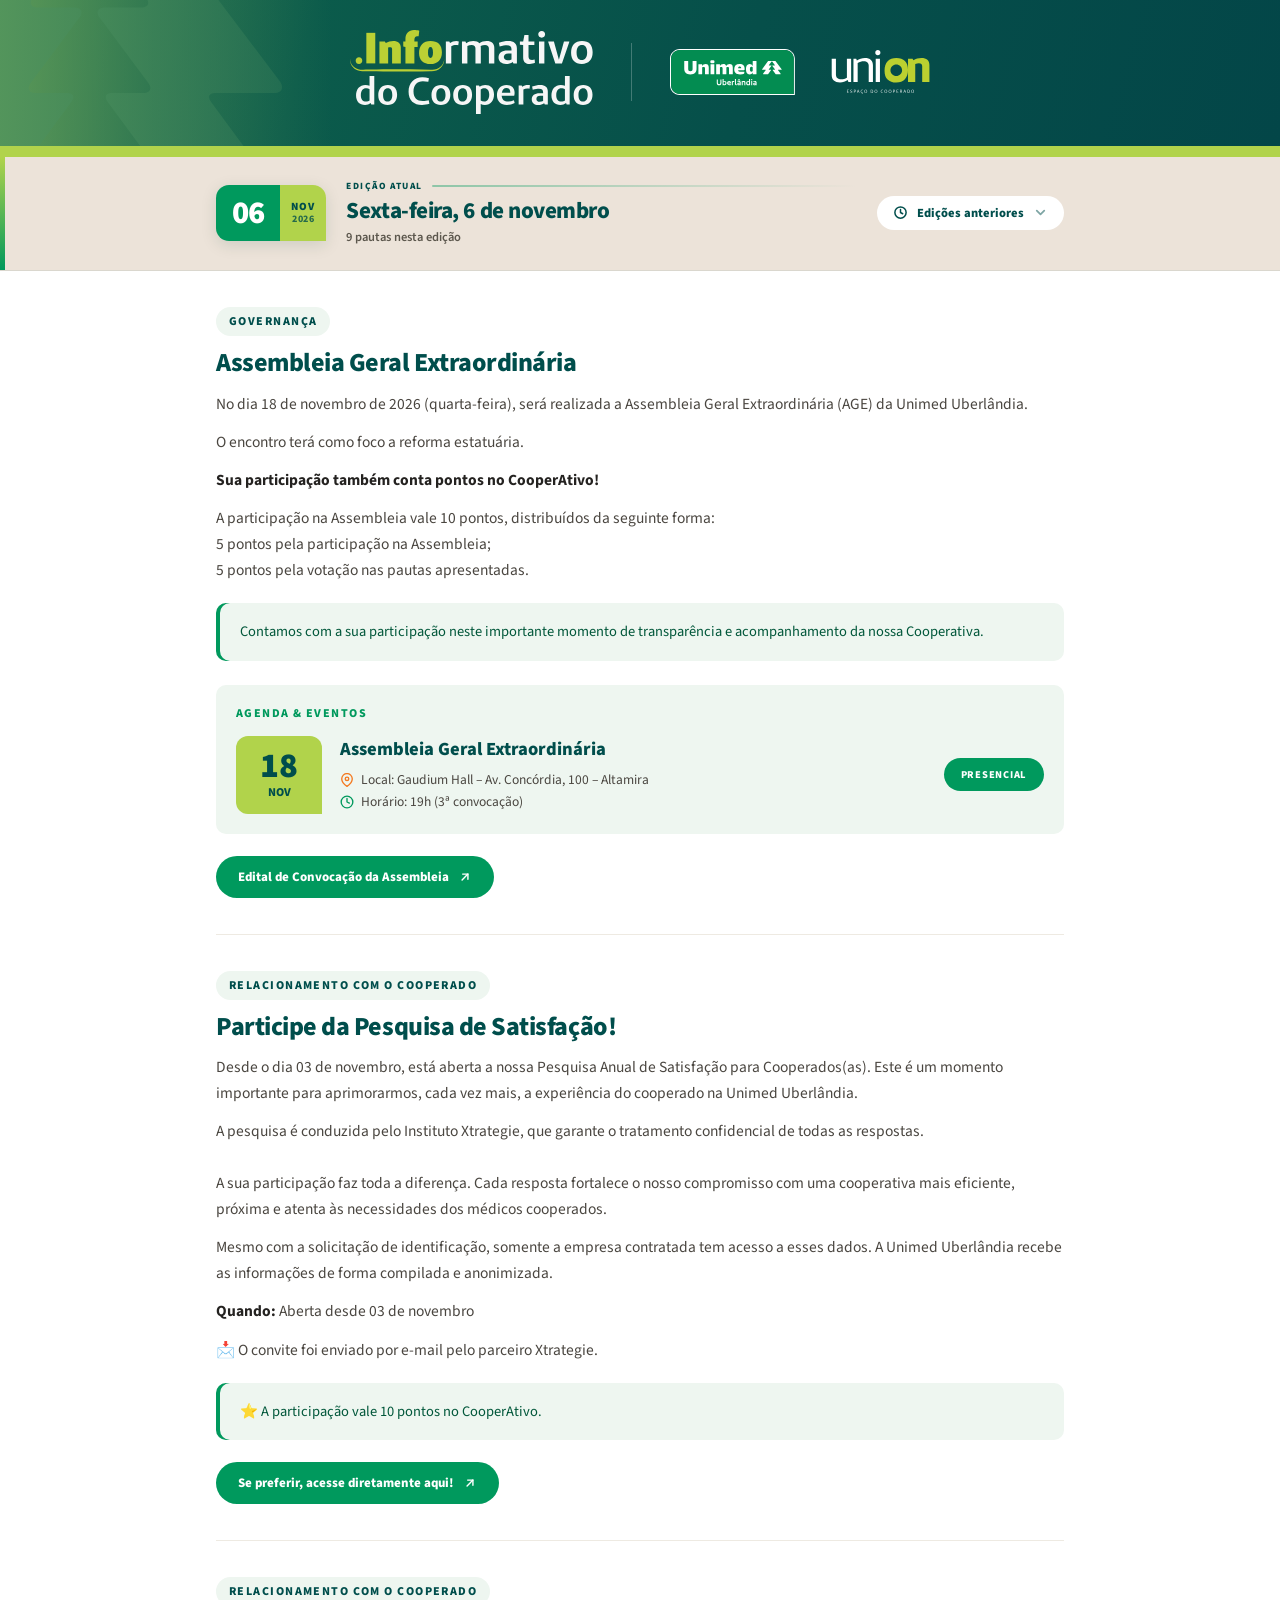
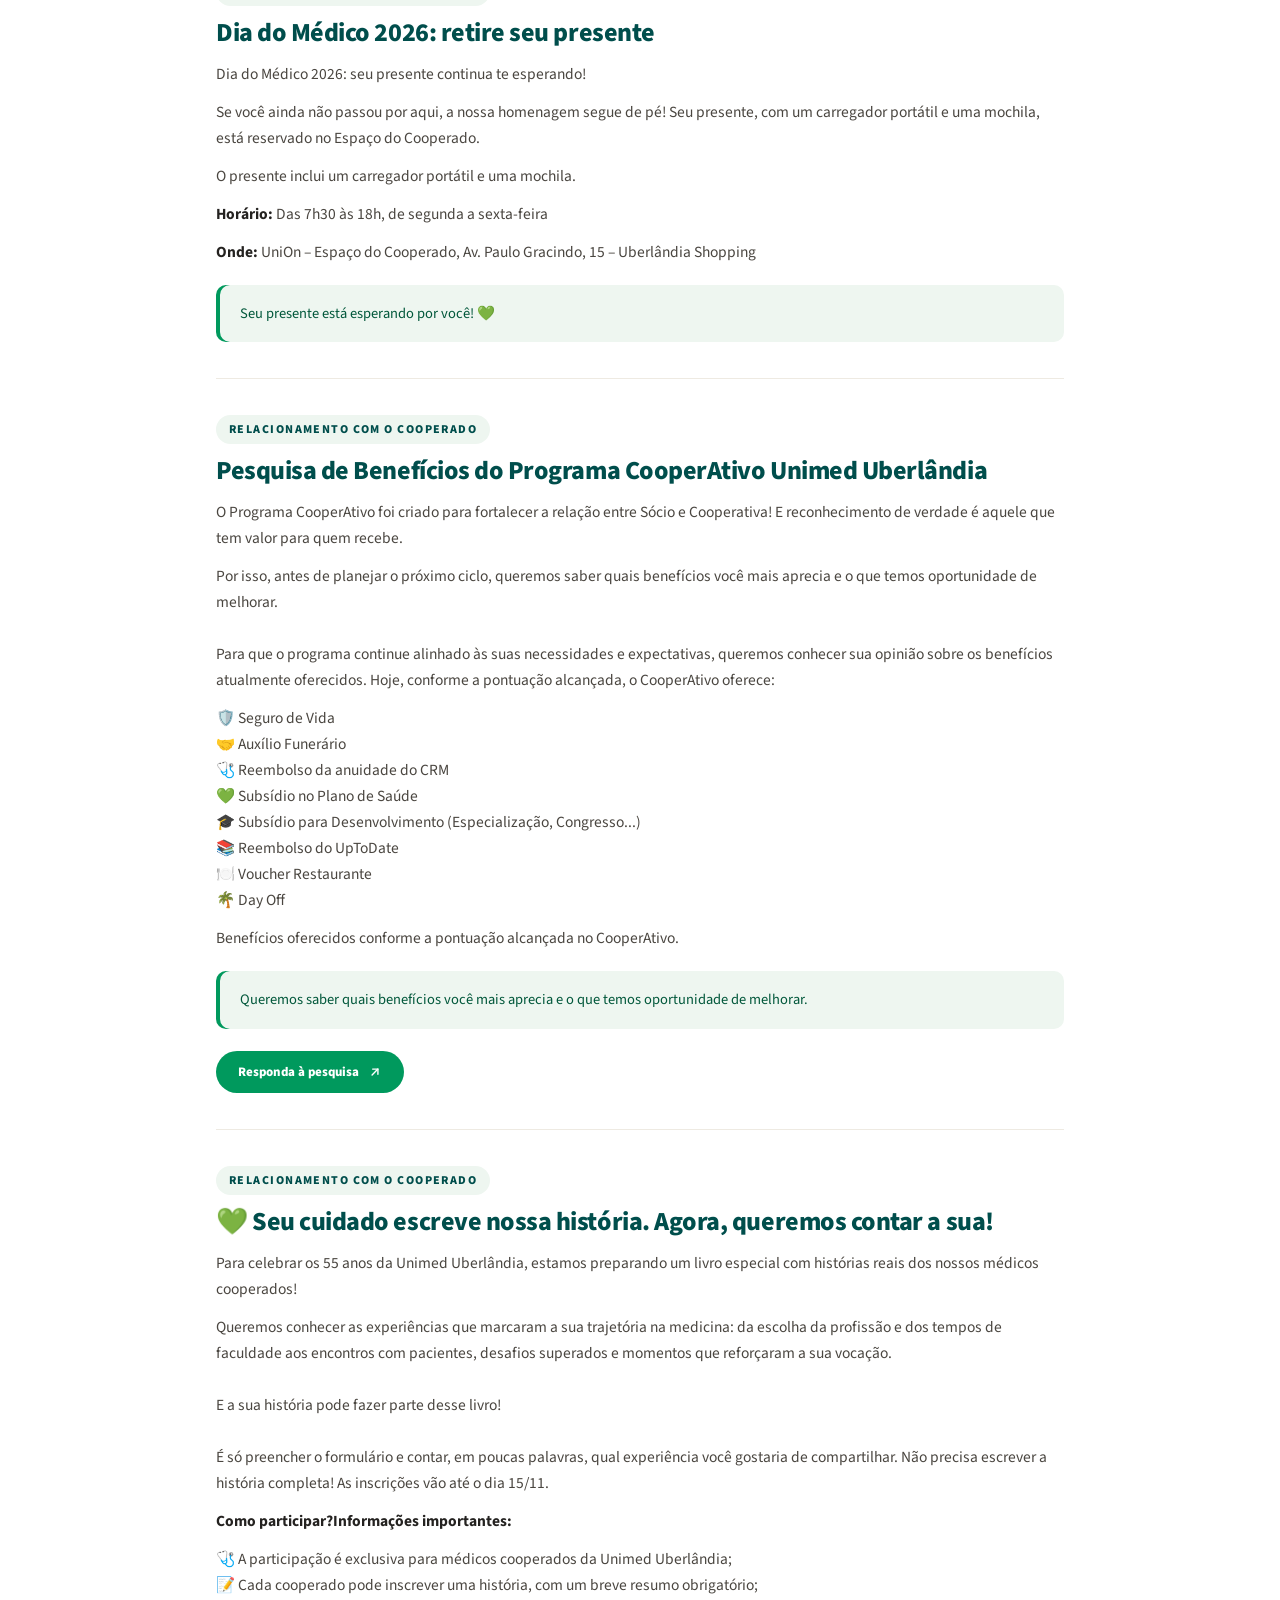
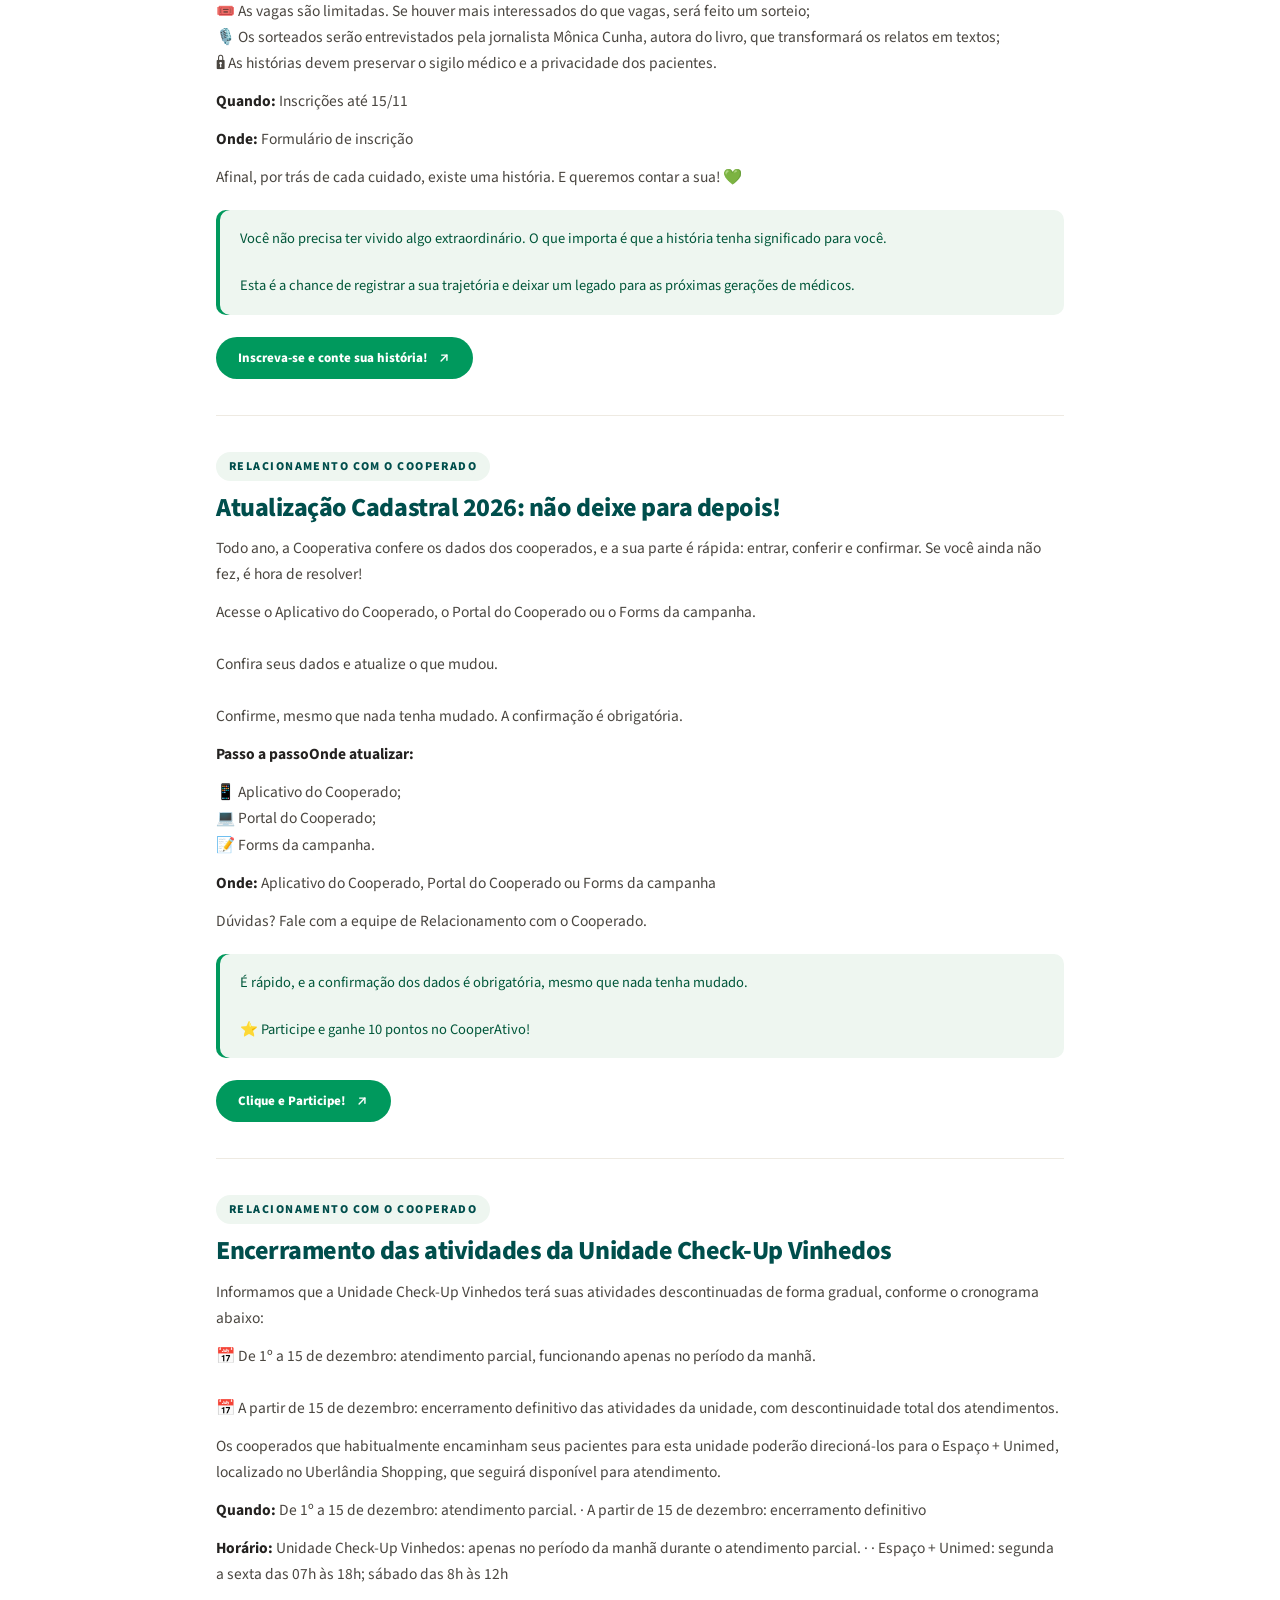
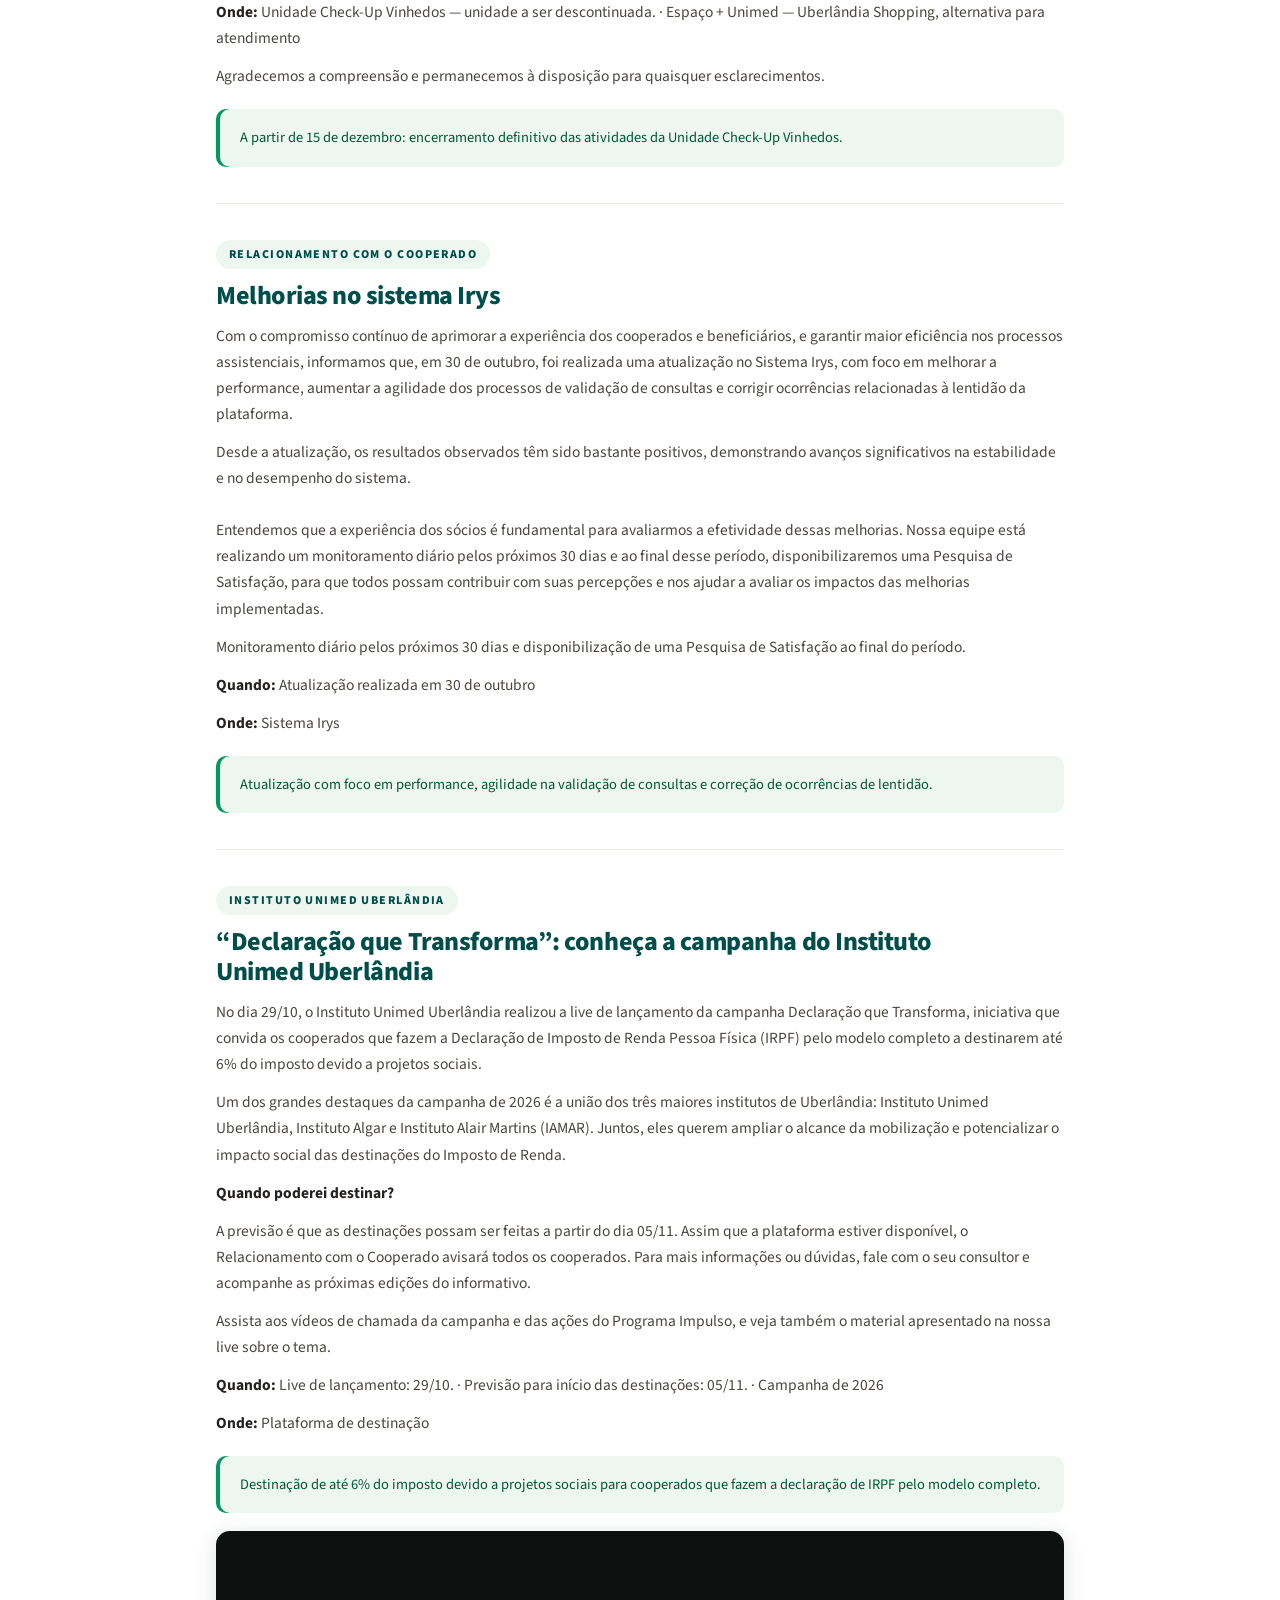
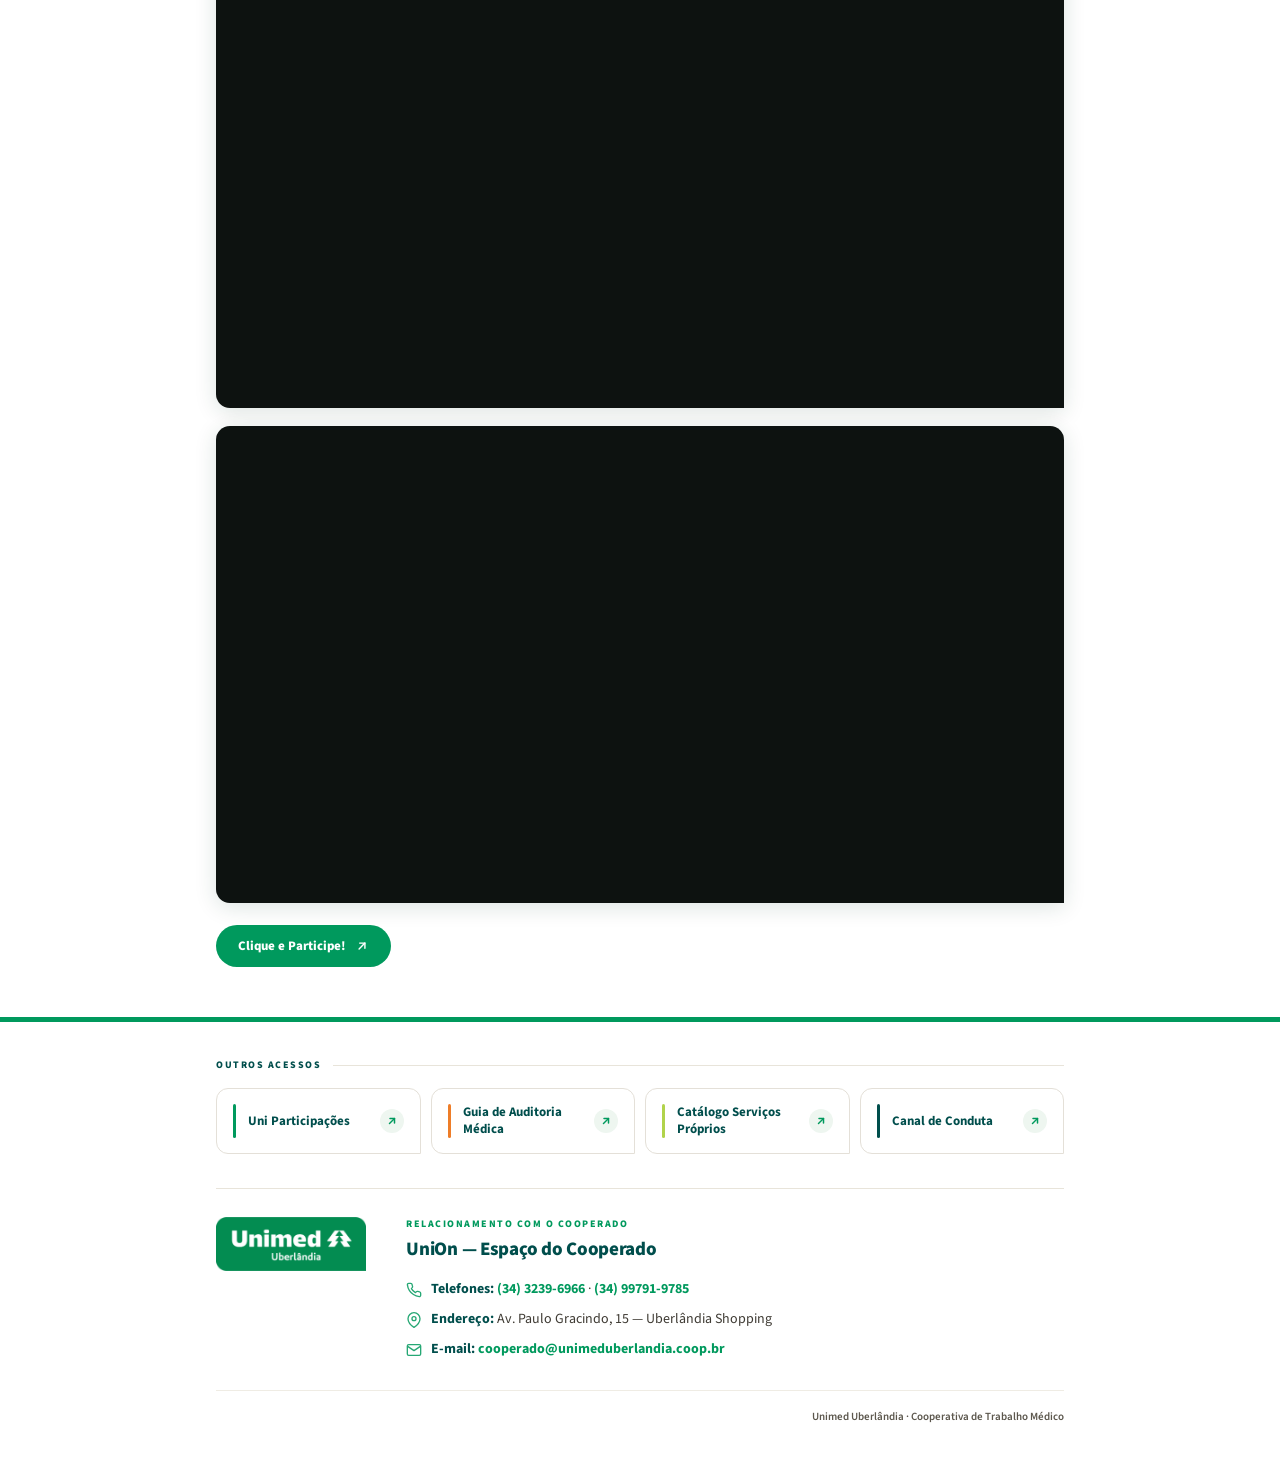
==== commit 3347f637: "Informativo 06/11/2026 · Joander" ====
--- a/index.html
+++ b/index.html
@@ -14,6 +14,16 @@
 img{max-width:100%;height:auto;display:block}
 button{font-family:inherit;cursor:pointer;border:0;background:none}
 @keyframes up{from{opacity:0;transform:translateY(14px)}to{opacity:1;transform:translateY(0)}}
+
+/* ===== CABEÇALHO ===== */
+.hd{position:relative;overflow:hidden;background:linear-gradient(105deg,#1f6c4d 0%,#0b5b4b 24%,#064f4a 58%,#034648 100%);border-bottom:11px solid var(--c)}
+.hd:before{content:'';position:absolute;inset:0;background:linear-gradient(90deg,rgba(118,172,92,.7) 0,rgba(118,172,92,.28) 12%,rgba(118,172,92,0) 26%);pointer-events:none}
+.hd-deco{position:absolute;left:0;top:0;height:100%;width:300px;pointer-events:none}
+.hd-sr{position:absolute;width:1px;height:1px;overflow:hidden;clip:rect(0 0 0 0);white-space:nowrap}
+.hd-in{position:relative;z-index:1;max-width:900px;margin:0 auto;padding:30px 26px 32px;display:flex;align-items:center;justify-content:center;gap:38px}
+.hd-info svg{display:block;height:84px;width:auto}
+.hd-mk svg{display:block;height:46px;width:auto}
+.hd-sep{width:1px;height:58px;background:rgba(255,255,255,.24);flex-shrink:0}
 
 /* ===== FAIXA DA EDIÇÃO ===== */
 .dt{background:var(--areia);border-bottom:1px solid rgba(0,78,76,.08);position:relative}
@@ -67,7 +77,7 @@
 .pauta:nth-child(2){animation-delay:.05s}.pauta:nth-child(3){animation-delay:.1s}
 .pauta:nth-child(4){animation-delay:.15s}.pauta:nth-child(5){animation-delay:.2s}
 .pauta:nth-child(6){animation-delay:.25s}.pauta:nth-child(7){animation-delay:.3s}
-.ptag{display:inline-block;font-size:9.5px;font-weight:800;color:var(--p);letter-spacing:.14em;text-transform:uppercase;background:#eef6f0;padding:5px 11px;border-radius:100px;margin-bottom:12px}
+.ptag{display:inline-block;font-size:12px;font-weight:800;color:var(--p);letter-spacing:.12em;text-transform:uppercase;background:#eef6f0;padding:6px 13px;border-radius:100px;margin-bottom:12px}
 .ptitle{font-size:26px;font-weight:800;color:var(--p);line-height:1.14;letter-spacing:-.018em;margin-bottom:13px;text-wrap:pretty}
 .pbody{font-size:15.5px;line-height:1.68;color:#4a4640}
 .pbody p{margin-bottom:12px}
@@ -99,11 +109,22 @@
 .pbtn.alt{background:var(--c);color:var(--p)}
 .pbtn.alt:hover{box-shadow:0 8px 22px rgba(177,211,75,.44)}
 .pbtn svg{flex-shrink:0}
-.phi{margin-top:20px;background:#eef6f0;border-left:4px solid var(--g);border-radius:0 12px 12px 0;padding:17px 20px;font-size:14.5px;line-height:1.62;color:#00573a}
+/* Destaques: uma paleta só (verde, lima, laranja, azul), cantos de 10px e faixa lateral de 4px */
+.phi{margin-top:20px;background:#eef6f0;box-shadow:inset 4px 0 0 var(--g);border-radius:10px;padding:17px 20px 17px 24px;font-size:14.5px;line-height:1.62;color:#00573a}
+.phi + .phi{margin-top:10px}
 .phi p{margin-bottom:8px}.phi p:last-child{margin-bottom:0}
 .phi strong{font-weight:800}
-.pev{margin-top:24px;background:#eef6f0;border-radius:14px;padding:20px}
-.pev-l{font-size:9.5px;font-weight:800;color:var(--g);letter-spacing:.14em;text-transform:uppercase;margin-bottom:14px}
+.phi-lima{background:#f3f8e1;box-shadow:inset 4px 0 0 #9fbe3a;color:#3e5410}
+.phi-laranja{background:#fff3e7;box-shadow:inset 4px 0 0 #f47920;color:#8a3d05}
+.phi-azul{background:#eaf4f7;box-shadow:inset 4px 0 0 #2f7d9a;color:#1c5366}
+/* Realce de texto: mesmas cores, versão um tom acima para aparecer sobre o fundo */
+.pbody mark,.phi mark{color:inherit;padding:1px 6px;border-radius:10px;-webkit-box-decoration-break:clone;box-decoration-break:clone}
+.r-verde{background:#d6efe2}
+.r-lima{background:#e6f2bf}
+.r-laranja{background:#ffe0c4}
+.r-azul{background:#d7ebf2}
+.pev{margin-top:24px;background:#eef6f0;border-radius:10px;padding:20px}
+.pev-l{font-size:12px;font-weight:800;color:var(--g);letter-spacing:.12em;text-transform:uppercase;margin-bottom:14px}
 .pev-c{display:flex;align-items:center;gap:18px;flex-wrap:wrap}
 .pev-d{background:var(--c);border-radius:12px 12px 0 12px;padding:13px 19px;text-align:center;flex-shrink:0;min-width:86px}
 .pev-d .d{font-size:35px;font-weight:900;color:var(--p);line-height:1}
@@ -162,6 +183,20 @@
 .lk-f button:disabled{opacity:.7;cursor:default}
 .lk-e{min-height:20px;margin-top:10px;font-size:13px;font-weight:700;color:#d2601a}
 
+@media(max-width:760px){
+  .hd{border-bottom-width:8px}
+  .hd-in{padding:24px 18px 26px;gap:22px}
+  .hd-info svg{height:62px}
+  .hd-mk svg{height:34px}
+  .hd-sep{height:44px}
+  .hd-deco{width:210px;opacity:.75}
+}
+@media(max-width:560px){
+  .hd-in{flex-direction:column;gap:14px;padding:22px 18px 24px}
+  .hd-sep{display:none}
+  .hd-info svg{height:64px}
+  .hd-mk svg{height:30px}
+}
 @media(max-width:760px){
   .end-in{padding:30px 18px 32px}
   .oa-g{grid-template-columns:1fr 1fr}
@@ -184,15 +219,83 @@
 }
 @media(max-width:420px){
   .ptitle{font-size:19px}
-  .pgal.n2,.pgal.n3,.pgal.n4,.pgal.nm{grid-template-columns:1fr}
   .oa-g{grid-template-columns:1fr}
   .ft-c{min-width:0}
+}
+
+/* ===== REVISÃO MOBILE (celulares até 560px) ===== */
+@media(max-width:560px){
+  /* Faixa da edição: data e título alinhados, botão de histórico em linha própria */
+  .dt-in{padding:18px 16px 20px;gap:14px}
+  .dt-t{font-size:18px;line-height:1.15}
+  .dt-s{font-size:12px}
+  .hs{margin-left:0;width:100%}
+  .hs-b{width:100%;justify-content:center;padding:11px 16px}
+  .hs-p{left:0;right:0;width:auto}
+
+  /* Pautas: respiro e ritmo vertical consistentes */
+  .wrap{padding:0 16px}
+  .pauta{padding:26px 0}
+  .ptag{font-size:11px;padding:5px 11px;margin-bottom:10px;max-width:100%;white-space:normal;line-height:1.35}
+  .ptitle{margin-bottom:10px;line-height:1.18}
+  .pbody{font-size:15px;line-height:1.64}
+  .pbody ul,.pbody ol{margin-left:18px}
+  .pbody a,.phi a{overflow-wrap:anywhere}
+
+  /* Destaques: caixas coladas umas nas outras quando são várias */
+  .phi{margin-top:16px;padding:14px 16px 14px 20px;font-size:14px;line-height:1.58}
+  .phi + .phi{margin-top:8px}
+
+  /* Fotos e vídeos: galerias em 2 colunas (não viram uma pilha enorme) */
+  .pimg-solo{max-width:none;margin-top:16px}
+  .pgal{gap:8px;margin-top:16px}
+  .pgal.n2,.pgal.n4,.pgal.nm{grid-template-columns:1fr 1fr}
+  .pgal.n3{grid-template-columns:1fr 1fr}
+  .pgal.n3 figure:first-child{grid-column:1 / -1}
+  .pgal.n3 figure:first-child img{aspect-ratio:16/9}
+  .pgal.nm figure:last-child:nth-child(odd){grid-column:1 / -1}
+  .pgal.nm figure:last-child:nth-child(odd) img{aspect-ratio:16/9}
+  .pgal figure,.pimg{border-radius:12px 12px 0 12px}
+  .pvideo{margin-top:16px;border-radius:12px 12px 0 12px}
+  .pvideo + .pvideo{margin-top:10px}
+
+  /* Botões: largura total, área de toque confortável, texto centralizado */
+  .pbtns{flex-direction:column;gap:8px;margin-top:18px}
+  .pbtn{width:100%;justify-content:center;min-height:46px;padding:12px 18px;font-size:14px;text-align:center}
+
+  /* Agenda: data à esquerda e informações ao lado, selo de formato abaixo */
+  .pev{margin-top:18px;padding:16px;border-radius:10px}
+  .pev-l{font-size:11px;margin-bottom:12px}
+  .pev-c{flex-direction:row;align-items:flex-start;flex-wrap:wrap;gap:14px}
+  .pev-d{min-width:64px;padding:9px 10px;border-radius:10px 10px 0 10px}
+  .pev-d .d{font-size:28px}
+  .pev-d .m{font-size:11px}
+  .pev-x{flex:1 1 calc(100% - 78px);min-width:0}
+  .pev-t{font-size:16px;line-height:1.25;margin-bottom:6px}
+  .pev-i{font-size:13px;line-height:1.55}
+  .pev-i div{align-items:flex-start}
+  .pev-i svg{margin-top:3px;flex-shrink:0}
+  .pev-b{margin-left:78px;align-self:auto;padding:8px 14px}
+
+  /* Rodapé: logo em cima, contato em largura total, e-mail quebra sem estourar a tela */
+  .end-in{padding:26px 16px 30px}
+  .oa-c{padding:13px 14px}
+  .ft-sep{margin:26px 0 22px}
+  .ft-in{flex-direction:column;gap:18px}
+  .ft-mk img{height:44px}
+  .ft-c{min-width:0;width:100%}
+  .ft-u{font-size:18px}
+  .ft-r{align-items:flex-start;font-size:13.5px}
+  .ft-r svg{margin-top:3px}
+  .ft-r a,.ft-r span{overflow-wrap:anywhere;min-width:0}
+  .ft-ans{justify-content:flex-start;margin-top:22px}
 }
 </style>
 </head>
 <body>
+<header class="hd" role="banner"><svg class="hd-deco" viewBox="0 0 300 183"preserveAspectRatio="xMinYMax slice" aria-hidden="true"><defs><linearGradient id="hdPin" x1="0" y1="0" x2="1" y2="0"><stop offset="0" stop-color="#5f9f5e"/><stop offset="1" stop-color="#2e7656" stop-opacity=".55"/></linearGradient></defs><path d="M20.74,177.02h56.1c3.29,0,5.06-1.01,6.83-3.29l36.42-49.43c.76-1.01,1.52-2.28,1.52-3.54,0-1.77-1.77-2.78-4.8-2.78h-20.95c-3.29,0-5.06-1.52-5.06-3.54,0-1.26.76-2.53,1.52-3.54l33.38-44.81c.76-1.01,1.52-2.28,1.52-3.54,0-2.02-1.77-3.54-5.06-3.54h-24.83c-3.29,0-5.06-1.26-5.06-3.29,0-1.26.76-2.78,1.52-3.79L126.19,8.85c1.77-2.28,4.3-3.03,6.58-3.03s4.8.76,6.58,3.03l32.41,43.08c.76,1.01,1.52,2.53,1.52,3.79,0,2.02-1.77,3.29-5.06,3.29h-24.83c-3.29,0-5.06,1.52-5.06,3.54,0,1.26.76,2.53,1.52,3.54l33.38,44.81c.76,1.01,1.52,2.28,1.52,3.54,0,2.02-1.77,3.54-5.06,3.54h-20.95c-3.03,0-4.8,1.01-4.8,2.78,0,1.26.76,2.53,1.52,3.54l36.42,49.43c1.77,2.28,3.79,3.29,6.83,3.29h56.1c4.05,0,6.32-1.52,6.32-4.05,0-1.52-.76-3.03-1.52-4.05l-32.88-44.63c-.76-1.01-1.52-2.28-1.52-3.54,0-1.77,1.77-2.78,4.8-2.78h39.45c4.05,0,6.07-1.52,6.07-4.05,0-1.52-.76-3.03-1.52-4.05L183.34,3.03c-1.52-2.02-3.03-3.03-6.58-3.03h-90.53c-2.28,0-4.8.51-6.58,3.03L1.52,109.89c-1.01,1.52-1.52,2.78-1.52,4.05,0,2.53,2.02,4.05,6.07,4.05h39.45c3.03,0,4.8,1.01,4.8,2.78,0,1.26-.76,2.53-1.52,3.54l-32.88,44.63c-.76,1.01-1.52,2.53-1.52,4.05,0,2.53,2.28,4.05,6.32,4.05Z" fill="url(#hdPin)" transform="translate(-103 -41) scale(1.45)"/></svg><h1 class="hd-sr">Informativo do Cooperado — Unimed Uberlândia</h1><div class="hd-in"><div class="hd-info"><svg aria-hidden="true" focusable="false" xmlns="http://www.w3.org/2000/svg" viewBox="0 0 311.31 107.77"><g><g><g><path fill="#bbd034" d="M7.29,39.31c0-2.41,1.79-4.2,4.26-4.2s4.2,1.79,4.2,4.2-1.79,4.26-4.2,4.26-4.26-1.79-4.26-4.26Z"/><path fill="#bbd034" d="M32.43,42.84h-11.48V3.64h11.48v39.2Z"/><path fill="#bbd034" d="M45.93,16.74c2.74-1.85,6.16-2.74,9.63-2.74,6.1,0,9.63,3.14,9.63,8.57v20.27h-11.2v-18.37c0-1.57-.67-2.35-2.52-2.35-.84,0-1.74.17-2.52.34v20.38h-11.2V14.84h7l1.18,1.9Z"/><path fill="#bbd034" d="M88.04,8.12c-.73-.11-1.18-.17-1.79-.17-2.46,0-3.64,1.62-3.64,4.87v2.02h4.2v7h-4.2v21h-11.48v-21l-2.8-.56v-6.44h2.8v-3.53c0-6.83,4.31-11.31,10.92-11.31,2.18,0,4.87.28,6.83.84l-.84,7.28Z"/><path fill="#bbd034" d="M88.6,29.46c0-9.63,5.32-15.46,14.67-15.46s14.67,4.87,14.67,14.5-5.54,15.18-14.67,15.18-14.67-4.93-14.67-14.22ZM106.47,28.95c0-4.76-1.06-7.11-3.19-7.11s-3.19,2.35-3.19,7.11,1.06,6.89,3.19,6.89,3.19-2.3,3.19-6.89Z"/><path fill="#f6f6f6" d="M128.36,16.8c2.24-1.74,4.93-2.69,8.18-2.69,1.18,0,2.35.28,3.08.56l-.73,4.98c-1.06-.22-1.79-.34-2.91-.34-2.24,0-4.37.56-6.05,1.4v22.12h-6.94V14.84h4.42l.95,1.96Z"/><path fill="#f6f6f6" d="M149.14,16.97c2.58-1.68,5.77-2.86,9.02-2.86,3.64,0,6.27,1.01,7.84,2.86,2.58-1.68,5.71-2.86,9.41-2.86,6.22,0,9.74,3.14,9.74,8.9v19.82h-6.94v-19.04c0-3.08-1.79-4.59-4.98-4.59-2.02,0-3.86.5-5.6,1.34.17.78.22,1.57.22,2.46v19.82h-6.89v-19.04c0-3.08-1.57-4.59-4.93-4.59-1.96,0-3.81.56-5.43,1.34v22.29h-6.94V14.84h4.42l1.06,2.13Z"/><path fill="#f6f6f6" d="M191.08,16.35c4.2-1.4,7.84-2.24,11.93-2.24,7.34,0,11.14,3.36,11.14,9.58v19.15h-4.42l-1.01-1.9c-2.46,1.74-5.21,2.63-8.51,2.63-5.82,0-9.63-3.25-9.63-8.18,0-5.71,4.2-9.02,11.48-9.02h5.15v-1.62c0-3.53-1.79-5.1-6.1-5.1-2.3,0-5.49.5-9.13,1.46l-.9-4.76ZM202.95,30.07c-3.53,0-5.6,1.79-5.6,4.7,0,2.52,1.9,4.2,4.82,4.2,1.79,0,3.53-.45,5.04-1.23v-7.67h-4.26Z"/><path fill="#f6f6f6" d="M237.34,42.11c-2.07,1.01-4.09,1.46-6.61,1.46-5.6,0-8.57-2.91-8.57-8.4v-15.85h-.06l-4.14-.45v-4.03h4.2l1.62-8.29h5.26v8.29h7.5v4.48h-7.5v14.73c0,3.08,1.57,4.54,4.65,4.54,1.29,0,2.18-.17,3.19-.62l.45,4.14Z"/><path fill="#f6f6f6" d="M250.33,5.6c0,2.58-1.74,4.31-4.37,4.31s-4.42-1.74-4.42-4.31,1.79-4.26,4.42-4.26,4.37,1.68,4.37,4.26ZM242.49,42.84V14.84h6.89v28h-6.89Z"/><path fill="#f6f6f6" d="M271.89,42.84h-8.46l-9.07-27.38v-.62h7.22l6.44,23.46,6.5-23.46h6.83v.62l-9.46,27.38Z"/><path fill="#f6f6f6" d="M283.65,29.23c0-9.58,5.1-15.12,14.06-15.12s13.61,4.98,13.61,14.56-5.21,14.9-13.89,14.9-13.78-5.04-13.78-14.34ZM304.26,28.95c0-6.5-2.35-9.86-6.55-9.86-4.48,0-7,3.36-7,9.86s2.41,9.63,6.66,9.63,6.89-3.36,6.89-9.63Z"/><path fill="#f6f6f6" d="M31.14,95.54h-3.87l-.78-1.76c-1.86,1.52-4.4,2.4-7.14,2.4-7.34,0-11.59-4.6-11.59-12.47s4.75-13.26,11.94-13.26c2.01,0,3.82.39,5.38,1.08v-12.67h6.07v36.69ZM25.07,76.07c-1.27-.78-2.64-1.27-4.55-1.27-3.96,0-6.6,3.47-6.6,8.76s2.49,8.27,6.6,8.27c1.96,0,3.38-.59,4.55-1.37v-14.38Z"/><path fill="#f6f6f6" d="M36.27,83.65c0-8.37,4.45-13.21,12.28-13.21s11.89,4.35,11.89,12.72-4.55,13.01-12.13,13.01-12.03-4.4-12.03-12.52ZM54.27,83.41c0-5.67-2.05-8.61-5.72-8.61-3.91,0-6.12,2.94-6.12,8.61s2.1,8.41,5.82,8.41,6.02-2.94,6.02-8.41Z"/><path fill="#f6f6f6" d="M101.87,94.76c-3.13,1.03-6.07,1.42-9.49,1.42-10.37,0-17.22-5.63-17.22-16.97s7.29-18.54,17.76-18.54c3.03,0,5.72.49,8.37,1.17l-.83,4.65c-2.49-.54-4.5-.78-6.95-.78-7.44,0-12.03,5.09-12.03,13.31s4.4,12.13,12.03,12.13c2.94,0,5.09-.25,7.48-.88l.88,4.5Z"/><path fill="#f6f6f6" d="M104.56,83.65c0-8.37,4.45-13.21,12.28-13.21s11.89,4.35,11.89,12.72-4.55,13.01-12.13,13.01-12.03-4.4-12.03-12.52ZM122.56,83.41c0-5.67-2.05-8.61-5.72-8.61-3.91,0-6.12,2.94-6.12,8.61s2.1,8.41,5.82,8.41,6.02-2.94,6.02-8.41Z"/><path fill="#f6f6f6" d="M132.44,83.65c0-8.37,4.45-13.21,12.28-13.21s11.89,4.35,11.89,12.72-4.55,13.01-12.13,13.01-12.03-4.4-12.03-12.52ZM150.44,83.41c0-5.67-2.05-8.61-5.72-8.61-3.91,0-6.12,2.94-6.12,8.61s2.1,8.41,5.82,8.41,6.02-2.94,6.02-8.41Z"/><path fill="#f6f6f6" d="M166.44,72.84c1.86-1.47,4.31-2.4,7.09-2.4,7.09,0,11.25,4.3,11.25,12.38s-4.45,13.35-11.69,13.35c-2.05,0-3.91-.44-5.38-1.12v12.72h-6.07v-36.69h3.86l.93,1.76ZM167.71,90.5c1.27.83,2.79,1.32,4.65,1.32,3.86,0,6.26-3.42,6.26-8.71s-2.25-8.32-6.26-8.32c-1.91,0-3.18.49-4.65,1.47v14.24Z"/><path fill="#f6f6f6" d="M211.29,93.63c-2.98,1.57-6.26,2.54-10.03,2.54-7.97,0-12.72-4.75-12.72-12.67s4.94-13.06,12.28-13.06c6.51,0,10.37,3.67,10.37,10.03,0,1.22-.1,2.45-.54,3.77h-16.05c.34,4.94,3.28,7.58,8.37,7.58,2.59,0,4.89-.59,7.29-1.61l1.03,3.42ZM205.67,79.88c0-3.62-1.81-5.53-4.99-5.53s-5.23,2.3-5.87,6.21h10.81l.05-.68Z"/><path fill="#f6f6f6" d="M221.08,72.79c1.96-1.52,4.3-2.35,7.14-2.35,1.03,0,2.05.24,2.69.49l-.64,4.35c-.93-.2-1.57-.29-2.54-.29-1.96,0-3.82.49-5.28,1.22v19.32h-6.07v-24.46h3.87l.83,1.71Z"/><path fill="#f6f6f6" d="M233.65,72.4c3.67-1.22,6.85-1.96,10.42-1.96,6.41,0,9.73,2.94,9.73,8.37v16.73h-3.86l-.88-1.66c-2.15,1.52-4.55,2.3-7.44,2.3-5.09,0-8.41-2.84-8.41-7.14,0-4.99,3.67-7.88,10.03-7.88h4.5v-1.42c0-3.08-1.57-4.45-5.33-4.45-2,0-4.79.44-7.97,1.27l-.78-4.16ZM244.02,84.39c-3.08,0-4.89,1.57-4.89,4.11,0,2.2,1.66,3.67,4.21,3.67,1.57,0,3.08-.39,4.4-1.08v-6.7h-3.72Z"/><path fill="#f6f6f6" d="M281.83,95.54h-3.86l-.78-1.76c-1.86,1.52-4.4,2.4-7.14,2.4-7.34,0-11.59-4.6-11.59-12.47s4.75-13.26,11.94-13.26c2.01,0,3.82.39,5.38,1.08v-12.67h6.07v36.69ZM275.76,76.07c-1.27-.78-2.64-1.27-4.55-1.27-3.96,0-6.6,3.47-6.6,8.76s2.5,8.27,6.6,8.27c1.96,0,3.38-.59,4.55-1.37v-14.38Z"/><path fill="#f6f6f6" d="M286.97,83.65c0-8.37,4.45-13.21,12.28-13.21s11.89,4.35,11.89,12.72-4.55,13.01-12.13,13.01-12.03-4.4-12.03-12.52ZM304.97,83.41c0-5.67-2.05-8.61-5.72-8.61-3.91,0-6.12,2.94-6.12,8.61s2.1,8.41,5.82,8.41,6.02-2.94,6.02-8.41Z"/></g><path fill="#bbd034" d="M120.88,37.32c.3,9.96-7.95,16.21-17.47,15.57-8.36.2-17.47.36-25.78.44-15.98.11-35.66.1-51.55-.25-2.94-.1-10.05-.12-12.97-.39C5.63,51.87-.48,44.87.03,37.32c.3,7.05,6.19,13.25,13.26,13.66,2.63.05,10-.21,12.8-.24,15.86-.34,35.6-.36,51.55-.25,8.29.08,17.44.23,25.78.44,8.97,1.14,16.8-4.34,17.47-13.61h0Z"/></g></g></svg></div><span class="hd-sep" aria-hidden="true"></span><div class="hd-mk"><svg aria-hidden="true" focusable="false" xmlns="http://www.w3.org/2000/svg" viewBox="0 0 695.9 123.39"><g><g><g><path fill="#fff" d="M308.52,0H26.44C11.86,0,0,11.86,0,26.45v70.5c0,14.58,11.86,26.45,26.44,26.45h308.53V26.45c0-14.58-11.86-26.45-26.45-26.45ZM332.03,120.45H26.44c-12.98,0-23.51-10.53-23.51-23.51V26.45C2.94,13.46,13.46,2.94,26.44,2.94h282.08c12.98,0,23.51,10.52,23.51,23.51v94.01Z"/><path fill="#038c51" d="M332.03,26.45v94.01H26.44c-12.98,0-23.51-10.53-23.51-23.51V26.45C2.94,13.46,13.46,2.94,26.44,2.94h282.08c12.98,0,23.51,10.52,23.51,23.51Z"/><g><path fill="#fff" d="M137.98,91.1c0,3.79-2.16,6.15-6.21,6.15s-6.28-2.36-6.28-6.15v-9.56h2.8v9.32c0,2.18,1.32,3.75,3.46,3.75s3.44-1.56,3.44-3.75v-9.32h2.8v9.56Z"/><path fill="#fff" d="M151.51,91.26c0,3.66-2.23,5.99-5.29,5.99-1.19,0-2.2-.29-2.98-.95l-.29.66h-1.87v-16.53h2.75v5.82c.75-.4,1.63-.59,2.62-.59,3.15,0,5.05,2.05,5.05,5.6ZM148.69,91.35c0-2.14-1.12-3.31-2.89-3.31-.68,0-1.37.13-1.96.42v5.62c.57.44,1.19.66,1.96.66,1.81,0,2.89-1.12,2.89-3.39Z"/><path fill="#fff" d="M163.45,96.3c-1.28.68-2.69.95-4.21.95-3.86,0-6.06-2.34-6.06-5.84s2.14-5.75,5.53-5.75c2.95,0,4.69,1.7,4.69,4.61,0,.44-.09,1.34-.24,1.94h-7.14c.31,1.83,1.61,2.56,3.75,2.56,1.1,0,1.89-.15,3-.59l.68,2.14ZM156.09,90h4.67v-.09c0-1.15-.9-2.05-2.18-2.05s-2.14.88-2.49,2.14Z"/><path fill="#fff" d="M172.38,85.88l-.4,2.6c-.42-.09-.73-.13-1.1-.13-.9,0-1.72.22-2.38.57v8.04h-2.75v-11.02h1.89l.42.95c.84-.79,1.85-1.23,3.04-1.23.48,0,.97.11,1.28.22Z"/><path fill="#fff" d="M179.43,96.79c-.71.31-1.32.46-2.23.46-1.72,0-3.02-.86-3.02-3.06v-13.75h2.73v12.94c0,1.01.48,1.34,1.26,1.34.31,0,.57-.04.86-.15l.4,2.23Z"/><path fill="#fff" d="M189.7,89.45v7.51h-1.7l-.4-.68c-.79.62-1.74.97-3.02.97-2.58,0-4.08-1.45-4.08-3.42,0-2.07,1.45-3.46,4.25-3.46h2.18v-.4c0-1.21-.93-1.87-2.62-1.87-.95,0-2.07.18-3.06.46l-.46-2.29c1.37-.4,2.89-.62,4.17-.62,3.44,0,4.74,1.56,4.74,3.79ZM184.06,84.63h-2.86v-.22l2.58-3.2h2.78l2.47,3.2v.22h-2.82l-1.04-1.32h-.09l-1.01,1.32ZM185.09,95.03c.64,0,1.28-.13,1.85-.42v-2.14h-1.92c-1.19,0-1.7.53-1.7,1.26,0,.82.68,1.3,1.76,1.3Z"/><path fill="#fff" d="M202.19,89.32v7.65h-2.75v-6.85c0-1.21-.62-1.87-1.94-1.87-.82,0-1.65.22-2.36.6v8.13h-2.75v-11.02h1.87l.33.79c.97-.64,2.18-1.08,3.72-1.08,2.45,0,3.88,1.43,3.88,3.66Z"/><path fill="#fff" d="M214.8,80.44v16.53h-1.87l-.29-.68c-.77.62-1.76.97-3.04.97-3.17,0-5.29-2.18-5.29-5.66s2.23-5.93,5.49-5.93c.86,0,1.61.13,2.25.4v-5.62h2.75ZM210.13,94.76c.73,0,1.37-.22,1.92-.57v-5.75c-.62-.31-1.23-.4-1.81-.4-2.01,0-3.06,1.54-3.06,3.44,0,2.01,1.17,3.28,2.95,3.28Z"/><path fill="#fff" d="M220.95,82.31c0,1.04-.71,1.7-1.74,1.7s-1.76-.66-1.76-1.7.71-1.67,1.76-1.67,1.74.66,1.74,1.67ZM220.57,96.97h-2.75v-11.02h2.75v11.02Z"/><path fill="#fff" d="M232.21,89.45v7.51h-1.7l-.4-.68c-.79.62-1.74.97-3.02.97-2.58,0-4.08-1.45-4.08-3.42,0-2.07,1.45-3.46,4.25-3.46h2.18v-.4c0-1.21-.93-1.87-2.62-1.87-.95,0-2.07.18-3.06.46l-.46-2.29c1.37-.4,2.89-.62,4.17-.62,3.44,0,4.74,1.56,4.74,3.79ZM227.6,95.03c.64,0,1.28-.13,1.85-.42v-2.14h-1.92c-1.19,0-1.7.53-1.7,1.26,0,.82.68,1.3,1.76,1.3Z"/></g><path fill="#fff" d="M38.2,33.08c0-.4.35-.76.76-.76h9.06c.4,0,.76.35.76.76v20.34c0,3.78,1.81,6.09,5.94,6.09s5.89-2.32,5.89-6.09v-20.34c0-.4.35-.76.76-.76h9.06c.4,0,.76.35.76.76v19.74c0,8.86-4.43,15.26-16.47,15.26s-16.52-6.4-16.52-15.26v-19.74ZM76.22,66.82v-25.18c0-.4.35-.76.76-.76h8.56c.4,0,.76.35.76.76v4.58c1.21-3.63,5.24-5.84,9.52-5.84,5.04,0,8.21,2.62,8.21,9.57v16.87c0,.4-.35.76-.76.76h-8.56c-.4,0-.76-.35-.76-.76v-14.91c0-2.42-.81-3.88-3.73-3.88s-3.93.55-3.93,1.46v17.32c0,.4-.35.76-.76.76h-8.56c-.4,0-.76-.35-.76-.76ZM113.78,30.26c4.38,0,5.59.4,5.59,3.98s-1.21,4.03-5.59,4.03-5.64-.35-5.64-4.03,1.26-3.98,5.64-3.98ZM108.8,41.64c0-.4.35-.76.76-.76h8.56c.4,0,.76.35.76.76v25.18c0,.4-.35.76-.76.76h-8.56c-.4,0-.76-.35-.76-.76v-25.18ZM123.9,41.64c0-.4.35-.76.76-.76h8.56c.4,0,.76.35.76.76v4.58c1.21-3.63,5.19-5.84,9.16-5.84s6.65,1.66,7.65,5.54c1.36-3.47,5.39-5.54,9.37-5.54,4.99,0,8.26,2.62,8.26,9.06v17.37c0,.4-.35.76-.76.76h-8.56c-.4,0-.76-.35-.76-.76v-14.91c0-2.42-.81-3.88-3.47-3.88s-3.68.55-3.68,1.46v17.32c0,.4-.35.76-.76.76h-8.56c-.4,0-.76-.35-.76-.76v-14.91c0-2.42-.81-3.88-3.47-3.88s-3.68.55-3.68,1.46v17.32c0,.4-.35.76-.76.76h-8.56c-.4,0-.76-.35-.76-.76v-25.18ZM186.85,40.38c9.32,0,13.39,5.14,13.39,13.09,0,1.71.05,3.37-1.96,3.37h-15.56c.5,3.17,2.32,4.33,8.31,4.33h7.65c.5,0,.91.45.81.96l-.81,4.08c-.05.25-.15.4-.3.45-2.42,1.01-5.99,1.41-10.17,1.41-10.98,0-15.91-5.29-15.91-13.95s4.78-13.75,14.55-13.75ZM190.98,51.92c0-3.12-.91-5.09-3.98-5.09-2.57,0-4.03,1.21-4.38,5.09h8.36ZM213.43,40.38c4.08,0,6.85,1.96,8.46,5.24v-12.56c0-.4.35-.76.76-.76h8.56c.4,0,.76.35.76.76v33.75c0,.4-.35.76-.76.76h-8.56c-.4,0-.76-.35-.76-.76v-3.98c-1.61,3.27-4.38,5.24-8.46,5.24-6.95,0-9.67-5.74-9.67-13.85s2.72-13.85,9.67-13.85ZM218.52,60.78c2.37,0,3.37-1.06,3.37-2.42v-8.56c0-1.41-1.31-2.11-3.37-2.11-2.97,0-4.18,2.06-4.18,6.55s1.21,6.55,4.18,6.55Z"/><path fill="#fff" d="M250.95,67.58h11.17c.65,0,1.01-.2,1.36-.65l7.25-9.85c.15-.2.3-.45.3-.71,0-.35-.35-.55-.96-.55h-4.17c-.65,0-1.01-.3-1.01-.71,0-.25.15-.5.3-.71l6.65-8.93c.15-.2.3-.45.3-.71,0-.4-.35-.71-1.01-.71h-4.94c-.65,0-1.01-.25-1.01-.65,0-.25.15-.55.3-.76l6.46-8.58c.35-.45.86-.6,1.31-.6s.96.15,1.31.6l6.46,8.58c.15.2.3.5.3.76,0,.4-.35.65-1.01.65h-4.94c-.65,0-1.01.3-1.01.71,0,.25.15.5.3.71l6.65,8.93c.15.2.3.45.3.71,0,.4-.35.71-1.01.71h-4.17c-.6,0-.96.2-.96.55,0,.25.15.5.3.71l7.25,9.85c.35.45.76.65,1.36.65h11.17c.81,0,1.26-.3,1.26-.81,0-.3-.15-.6-.3-.81l-6.55-8.89c-.15-.2-.3-.45-.3-.71,0-.35.35-.55.96-.55h7.86c.81,0,1.21-.3,1.21-.81,0-.3-.15-.6-.3-.81l-16.07-21.28c-.3-.4-.6-.6-1.31-.6h-18.03c-.45,0-.96.1-1.31.6l-15.56,21.28c-.2.3-.3.55-.3.81,0,.5.4.81,1.21.81h7.86c.6,0,.96.2.96.55,0,.25-.15.5-.3.71l-6.55,8.89c-.15.2-.3.5-.3.81,0,.5.45.81,1.26.81Z"/></g><g><g><path fill="#fff" d="M474.77,117.46v-8.04h5v.81h-3.93v2.81h2.88v.83h-2.88v2.78h3.93v.81h-5Z"/><path fill="#fff" d="M483.58,117.14l.23-.79c.32.11.69.2,1.13.28s.82.12,1.17.12c.59,0,1.05-.13,1.37-.38.32-.25.48-.6.48-1.05,0-.32-.12-.58-.37-.78s-.66-.38-1.25-.54c-.22-.07-.41-.13-.56-.17s-.33-.11-.54-.19-.38-.16-.51-.24c-.14-.08-.28-.18-.43-.29s-.27-.24-.35-.38-.16-.29-.22-.46-.08-.37-.08-.57c0-.71.26-1.29.78-1.72s1.22-.66,2.09-.66,1.62.13,2.37.38l-.22.82c-.77-.23-1.47-.35-2.11-.35-.56,0-1,.13-1.33.39s-.49.61-.49,1.05c0,.15.03.29.09.42.06.13.14.23.23.32.09.09.22.17.39.25s.32.14.46.19c.14.05.33.11.56.18.98.29,1.66.61,2.05.95.38.34.57.8.57,1.38,0,.72-.26,1.3-.79,1.71-.53.42-1.25.62-2.18.62-.44,0-.88-.04-1.34-.13-.45-.09-.85-.2-1.19-.34h0Z"/><path fill="#fff" d="M493.38,117.46v-8.04h2.71c.83,0,1.46.21,1.92.61.45.41.67.99.67,1.74s-.23,1.36-.7,1.79c-.46.43-1.11.64-1.93.64h-1.59v3.25h-1.07ZM494.45,113.4h1.53c.48,0,.87-.14,1.16-.43s.44-.68.44-1.18-.14-.88-.41-1.15c-.28-.27-.66-.41-1.16-.41h-1.56v3.17h0Z"/><path fill="#fff" d="M501.52,117.46v-.1l2.69-7.93h1.34l2.56,7.93v.1h-1.14l-.63-2.14h-3.1l-.67,2.14h-1.06,0ZM503.51,114.49h2.59l-1.27-4.27-1.33,4.27Z"/><path fill="#fff" d="M511.51,113.61c0-1.3.38-2.34,1.13-3.13s1.73-1.19,2.94-1.19c.65,0,1.31.08,1.98.25l-.15.82c-.57-.13-1.15-.2-1.73-.2-.95,0-1.7.31-2.26.93-.56.62-.84,1.45-.84,2.49s.27,1.77.8,2.32c.53.55,1.29.82,2.27.82.68,0,1.31-.08,1.87-.23l.16.78c-.64.21-1.32.32-2.05.33l-.04.43c.39.03.7.15.94.34s.35.44.35.75c0,.36-.15.65-.46.89s-.7.36-1.19.36c-.31,0-.59-.04-.85-.12s-.47-.18-.63-.3l.22-.48c.29.21.63.32,1.03.32.28,0,.5-.07.67-.2.17-.13.25-.31.25-.51s-.09-.38-.26-.48-.44-.18-.79-.22l.11-.79c-1.09-.09-1.94-.47-2.55-1.15s-.92-1.61-.92-2.82h0Z"/><path fill="#fff" d="M521.34,113.5c0-1.32.34-2.35,1.01-3.09s1.6-1.11,2.78-1.11,2.11.36,2.75,1.08c.65.72.97,1.74.97,3.06s-.34,2.31-1.01,3.06c-.67.74-1.6,1.12-2.78,1.12s-2.1-.36-2.75-1.08-.97-1.73-.97-3.03h0ZM522.41,113.47c0,1.02.24,1.82.71,2.4s1.13.86,1.96.86,1.51-.29,1.99-.86c.47-.58.71-1.38.71-2.43s-.24-1.85-.71-2.42c-.47-.57-1.14-.85-1.99-.85s-1.5.29-1.97.86-.71,1.39-.71,2.44h0Z"/><path fill="#fff" d="M538.5,117.46v-8.04h2.64c1.27,0,2.22.33,2.86.99.63.66.95,1.67.95,3.01,0,2.69-1.27,4.03-3.8,4.03h-2.64,0ZM539.57,116.66h1.47c1.88,0,2.81-1.08,2.81-3.22,0-1.07-.23-1.88-.69-2.4-.46-.53-1.16-.79-2.1-.79h-1.49v6.42h0Z"/><path fill="#fff" d="M548.69,113.5c0-1.32.34-2.35,1.01-3.09s1.6-1.11,2.78-1.11,2.11.36,2.75,1.08c.65.72.97,1.74.97,3.06s-.34,2.31-1.01,3.06c-.67.74-1.6,1.12-2.78,1.12s-2.1-.36-2.75-1.08-.97-1.73-.97-3.03h0ZM549.76,113.47c0,1.02.24,1.82.71,2.4s1.13.86,1.96.86,1.51-.29,1.99-.86c.47-.58.71-1.38.71-2.43s-.24-1.85-.71-2.42c-.47-.57-1.14-.85-1.99-.85s-1.5.29-1.97.86-.71,1.39-.71,2.44h0Z"/><path fill="#fff" d="M565.34,113.61c0-1.3.37-2.34,1.12-3.13.75-.79,1.73-1.19,2.94-1.19.65,0,1.31.08,1.98.25l-.15.82c-.57-.13-1.15-.2-1.73-.2-.94,0-1.7.31-2.25.93-.56.62-.83,1.45-.83,2.49s.27,1.77.8,2.32c.53.55,1.29.82,2.27.82.68,0,1.31-.08,1.87-.23l.16.78c-.69.22-1.43.33-2.21.33-1.24,0-2.21-.34-2.9-1.03s-1.05-1.67-1.05-2.97h0Z"/><path fill="#fff" d="M575.17,113.5c0-1.32.34-2.35,1.01-3.09s1.6-1.11,2.79-1.11,2.11.36,2.75,1.08c.65.72.97,1.74.97,3.06s-.34,2.31-1.01,3.06c-.67.74-1.6,1.12-2.78,1.12s-2.1-.36-2.75-1.08-.97-1.73-.97-3.03ZM576.24,113.47c0,1.02.24,1.82.71,2.4.47.57,1.13.86,1.96.86s1.51-.29,1.99-.86c.47-.58.71-1.38.71-2.43s-.24-1.85-.71-2.42c-.47-.57-1.14-.85-1.99-.85s-1.5.29-1.97.86c-.47.57-.71,1.39-.71,2.44h0Z"/><path fill="#fff" d="M586.45,113.5c0-1.32.34-2.35,1.01-3.09s1.6-1.11,2.79-1.11,2.11.36,2.75,1.08c.65.72.97,1.74.97,3.06s-.34,2.31-1.01,3.06c-.67.74-1.6,1.12-2.78,1.12s-2.1-.36-2.75-1.08c-.65-.72-.97-1.73-.97-3.03ZM587.52,113.47c0,1.02.24,1.82.71,2.4.47.57,1.13.86,1.96.86s1.51-.29,1.99-.86c.47-.58.71-1.38.71-2.43s-.24-1.85-.71-2.42c-.47-.57-1.14-.85-1.99-.85s-1.5.29-1.97.86c-.47.57-.71,1.39-.71,2.44h0Z"/><path fill="#fff" d="M598.26,117.46v-8.04h2.71c.83,0,1.47.21,1.92.61s.67.99.67,1.74-.23,1.36-.7,1.79c-.46.43-1.11.64-1.93.64h-1.59v3.25h-1.07ZM599.33,113.4h1.53c.48,0,.87-.14,1.16-.43s.44-.68.44-1.18-.14-.88-.41-1.15c-.28-.27-.66-.41-1.16-.41h-1.56v3.17h0Z"/><path fill="#fff" d="M607.87,117.46v-8.04h5v.81h-3.94v2.81h2.88v.83h-2.88v2.78h3.94v.81h-5Z"/><path fill="#fff" d="M617.05,117.46v-8.04h3c.78,0,1.39.22,1.84.64.44.43.66,1.02.66,1.77,0,.55-.13,1.02-.38,1.42s-.6.68-1.06.86l1.57,3.25v.1h-1.16l-1.4-3.16h-.14s-1.87,0-1.87,0v3.15h-1.07,0ZM618.12,113.49h1.75c.46,0,.84-.15,1.14-.45.29-.3.44-.69.44-1.18,0-.52-.13-.92-.4-1.21-.27-.29-.65-.43-1.14-.43h-1.79v3.25Z"/><path fill="#fff" d="M626.23,117.46v-.1l2.69-7.93h1.34l2.56,7.93v.1h-1.14l-.63-2.14h-3.1l-.67,2.14h-1.06,0ZM628.22,114.49h2.59l-1.27-4.27-1.33,4.27Z"/><path fill="#fff" d="M636.9,117.46v-8.04h2.64c1.27,0,2.22.33,2.86.99.63.66.95,1.67.95,3.01,0,2.69-1.27,4.03-3.8,4.03h-2.64ZM637.97,116.66h1.47c1.88,0,2.81-1.08,2.81-3.22,0-1.07-.23-1.88-.69-2.4-.46-.53-1.16-.79-2.1-.79h-1.49v6.42h0Z"/><path fill="#fff" d="M647.09,113.5c0-1.32.34-2.35,1.01-3.09s1.6-1.11,2.79-1.11,2.11.36,2.75,1.08c.65.72.97,1.74.97,3.06s-.34,2.31-1.01,3.06c-.67.74-1.6,1.12-2.78,1.12s-2.1-.36-2.75-1.08c-.65-.72-.97-1.73-.97-3.03ZM648.16,113.47c0,1.02.24,1.82.71,2.4.47.57,1.13.86,1.96.86s1.51-.29,1.99-.86c.47-.58.71-1.38.71-2.43s-.24-1.85-.71-2.42c-.47-.57-1.14-.85-1.99-.85s-1.5.29-1.97.86c-.47.57-.71,1.39-.71,2.44h0Z"/></g><g><path fill="#fff" d="M552.51,14.63c-1.26-1.24-1.89-2.86-1.89-4.88s.63-3.64,1.89-4.88,2.93-1.86,5-1.86,3.73.62,5,1.86,1.9,2.86,1.9,4.88-.63,3.64-1.9,4.88c-1.27,1.24-2.93,1.86-5,1.86s-3.74-.62-5-1.86ZM551.85,88.24V25.94h11.32v62.3h-11.32Z"/><path fill="#bbd030" d="M638.47,88.24V25.94h12.21l2.36,4.48c6.21-4.16,13.34-6.24,21.38-6.24,6.92,0,12.23,1.65,15.93,4.96,3.7,3.3,5.55,8.02,5.55,14.14v44.96h-19.41v-41.78c0-2.72-.71-4.75-2.14-6.09-1.42-1.34-3.66-2.01-6.71-2.01-2.85,0-6.1.67-9.77,2.01v47.87h-19.41Z"/><path fill="#bbd030" d="M630.3,32.45c-5.44-5.52-13.13-8.27-23.04-8.27s-17.92,2.97-23.45,8.91c-5.54,5.94-8.3,14.26-8.3,24.97s2.72,18.2,8.15,23.7c5.43,5.5,13.18,8.24,23.24,8.24s17.61-2.97,23.19-8.91c5.59-5.94,8.38-14.1,8.38-24.49s-2.72-18.64-8.17-24.15h0ZM606.99,72.7c-8.62,0-15.61-6.99-15.61-15.61s6.99-15.61,15.61-15.61,15.61,6.99,15.61,15.61-6.99,15.61-15.61,15.61Z"/><path fill="#fff" d="M492.11,88.24V25.94h7.42l1.76,4.87c2.96-1.91,6.34-3.45,10.13-4.62,3.79-1.18,7.55-1.76,11.29-1.76,7.16,0,12.56,1.62,16.2,4.87,3.64,3.24,5.46,8.03,5.46,14.36v44.59h-11.32v-43.13c0-4.09-1.11-7.15-3.31-9.16-2.21-2.01-5.67-3.01-10.37-3.01-5.15,0-10.46,1.44-15.94,4.32v50.98h-11.32Z"/><path fill="#fff" d="M433.79,69.92V25.94h11.32v42.34c0,4.18,1.2,7.38,3.61,9.61,2.41,2.23,6.04,3.34,10.9,3.34s9.79-1.4,14.94-4.2V25.94h11.32v62.3h-7.28l-1.93-4.99c-6.15,4.34-12.98,6.51-20.5,6.51s-12.82-1.72-16.64-5.17c-3.82-3.45-5.73-8.34-5.73-14.66h0Z"/></g></g></g></g></svg></div></div></header>
 <div id="app"></div>
-<script>window.__BOOT={"dados":{"edicoes":[{"id":"e2846fk1","rotulo":"06/11/2026","dia":"6","mes":"nov","ano":"2026","curta":"06/11/2026","status":"online","pautas":[{"sessao":"RUA 302","titulo":"Teste 15 e 46 da tarde de 04 do 11 de 2026","texto":"<p>Comunicação sobre medidas de gestão, redução de despesas e a decisão excepcional de não realizar a Festa do Dia do Médico em 2026.</p><p>Diante dos resultados econômico-financeiros de 2025 e do cenário projetado para 2026, o Conselho de Administração e a Diretoria da Unimed Uberlândia vêm adotando uma condução diligente e austera na gestão das despesas da cooperativa. O objetivo é melhorar os resultados do exercício, preservar o caixa e fortalecer a sustentabilidade da Unimed Uberlândia no longo prazo.</p><p><strong>Medidas para redução de despesas</strong></p><p>Redução do número de colaboradores; medidas técnico-administrativas voltadas à redução da sinistralidade e melhoria da eficiência operacional; redução de despesas administrativas gerais; ações de combate a desvios de conduta.</p>","imagem":"","imagens":[],"video":"","destaque":"<p>As medidas vêm sendo conduzidas sem comprometer a remuneração dos cooperados, incluindo iniciativas de valorização da produção médica, como o Programa Valoriza.</p>","botoes":[],"evento":null},{"sessao":"RELACIONAMENTO COM O COOPERADO","titulo":"Confira os sorteados para o jogo do UberLÂNDIA x ASA","texto":"<p>Agradecemos a todos os cooperados que participaram do sorteio de ingressos para o camarote do jogo do UberLÂNDIA x ASA, pela Final do Campeonato Brasileiro (Série D).</p><p>Confira os sorteados:</p><p><strong>Confira os sorteados</strong></p><p>🏆 Par 1: / 🏆 Par 2:</p>","imagem":"","imagens":[],"video":"","destaque":"<p>Jogo pela Final do Campeonato Brasileiro — Série D.</p>","botoes":[],"evento":{"ativo":true,"titulo":"Confira os sorteados para o jogo do UberLÂNDIA x ASA","dia":"13","mes":"dez","local":"Estádio Municipal Parque do Sabiá","horario":"17h","formato":"Presencial"}},{"sessao":"TECNOLOGIA","titulo":"Workshop de Letramento em IA para Cooperados","texto":"<p>Para orientar os cooperados sobre como o uso da IA pode contribuir com o seu trabalho, a Unimed Uberlândia promove o Workshop de Letramento em IA para Cooperados.</p><p>O evento será conduzido por Fred Parreira e Marcello Nasser, que vão abordar casos reais de aplicação da IA na medicina, como análise e síntese de informações, otimização de processos de trabalho, entre outros temas.</p><p><strong>Confira a programação</strong></p><p>08h às 08h30 — Café da manhã e recepção dos participantes. 08h30 às 09h — Contexto &amp; Ferramentas. 09h às 09h45 — Aplicações Médicas Reais. 09h45 às 10h30 — Segurança, Tendências &amp; Prática. 10h30 às 11h30 — Uso no dia a dia da Clínica / Financeiro.</p><p>Esperamos vocês!</p>","imagem":"","imagens":[],"video":"","destaque":"<p>A participação no workshop vale 3 pontos no Programa CooperAtivo.</p>","botoes":[],"evento":{"ativo":true,"titulo":"Workshop de Letramento em IA para Cooperados","dia":"12","mes":"set","local":"Sicoob Aracoop","horario":"8h às 12h","formato":"Presencial"}},{"sessao":"RELACIONAMENTO COM O COOPERADO","titulo":"Disponibilidade Assistencial e Suficiência da Rede de Cooperados","texto":"<p>Sua participação contribui para o planejamento da nossa rede</p><p>A Unimed Uberlândia está realizando uma pesquisa para conhecer a disponibilidade de atendimento dos médicos cooperados e a percepção sobre o acesso às consultas nas diferentes especialidades. E a sua participação será essencial para os estudos de dimensionamento e suficiência da rede.</p><p><strong>Atenção</strong></p><p>A pesquisa é rápida e garante 2 pontos extras no Programa CooperAtivo.</p>","imagem":"","imagens":[],"video":"https://youtu.be/Hy5O7KgLKR4?si=xzkLt-Ply_DAo1aE","destaque":"<p>Participação até 25/09.</p>","botoes":[{"texto":"Clique aqui! — Preencha o formulário e participe","link":"https://forms.cloud.microsoft/r/Hqf4Jr4Q0T"}],"evento":{"ativo":true,"titulo":"Disponibilidade Assistencial e Suficiência da Rede de Cooperados","dia":"25","mes":"set","local":"Online — formulário","horario":"","formato":"Online"}},{"sessao":"RELACIONAMENTO COM O COOPERADO","titulo":"Último final de semana para a retirada do seu presente de Dia dos Pais. Veja como retirar!","texto":"<p><strong>Veja como retirar!</strong></p><p>Veja como retirar!</p>","imagem":"https://comunica.ufu.br/sites/default/files/imagem-chamada/2026-09/Live%20Novo%20Convenio%20Saude%20Suplementar%20UFU.png","imagens":["https://comunica.ufu.br/sites/default/files/imagem-chamada/2026-09/Live%20Novo%20Convenio%20Saude%20Suplementar%20UFU.png"],"video":"","destaque":"<p>Último final de semana para retirada do presente de Dia dos Pais.</p>","botoes":[],"evento":null},{"sessao":"SÉRIE — APP DO COOPERADO","titulo":"App do Cooperado de cara nova | Parte 8: Canal de Conduta e Serviços Próprios","texto":"<p>Continuando com a nossa série sobre as novidades do App do Cooperado, nesta edição o assunto é sobre o Canal de Conduta e Serviços Próprios.</p><p>Descubra como é fácil acessar essas funcionalidades e utilizá-las, com poucos toques, direto pelo aplicativo.</p><p><strong>Assista ao vídeo e confira o passo a passo dessa funcionalidade.</strong></p><p>Canal de Conduta: direcionamento automático para o navegador do celular, com acesso rápido e seguro ao canal oficial. Serviços Próprios: acesso aos principais serviços assistenciais próprios da Unimed Uberlândia, com informações sobre as unidades de atendimento especializadas.</p><p>Acesse agora o APP do Cooperado e confira na prática essas funcionalidades.</p>","imagem":"https://naoperdenao.com/wp-content/uploads/2023/03/Kaka-Fotografias_-Unimed-319.jpg","imagens":["https://naoperdenao.com/wp-content/uploads/2023/03/Kaka-Fotografias_-Unimed-319.jpg"],"video":"","destaque":"<p>Duas funcionalidades, um só objetivo: aproximar você da Unimed Uberlândia e facilitar na rotina do seu dia a dia.</p>","botoes":[],"evento":{"ativo":true,"titulo":"App do Cooperado de cara nova | Parte 8: Canal de Conduta e Serviços Próprios","dia":"28","mes":"out","local":"Online","horario":"09h20","formato":"Online"}},{"sessao":"RELACIONAMENTO COM O COOPERADO","titulo":"Indique sua(eu) secretária(o) e ganhe 10 pontos no CooperAtivo!","texto":"<p>Sua(eu) secretária(o) é quem está todos os dias ao seu lado: organiza a agenda, atende os pacientes e mantém o consultório funcionando.</p><p>Que tal retribuir esse cuidado? Indique sua(eu) secretária(o) para conhecer de perto o trabalho da Unimed Uberlândia, e ainda ganhe 10 pontos no CooperAtivo.</p><p>A indicação permite que a(o) secretária(o) conheça de perto o trabalho da Unimed Uberlândia.</p><p>Clique aqui e preencha o formulário</p>","imagem":"","imagens":[],"video":"https://youtu.be/wnJMdiomzCI?si=XtarlMPCxbNOCgdr","destaque":"<p>Ganhe 10 pontos no CooperAtivo.</p>","botoes":[],"evento":null},{"sessao":"","titulo":"Título (teste Laura)","texto":"seVamos testar aqui também essa&nbsp;","imagem":"","imagens":[],"video":"","destaque":"Aqui vai um destaque que se eu quiser editar parece não ter impacto da atualização automática, mas é um teste mesmo.... Só para e atualiza quando eu paro de escrever? Sim. Poderia ser o mesmo processo lá na caixa do conteúdo principal","botoes":[],"evento":null}]},{"id":"e7e7blyk","rotulo":"04/11/2026","dia":"4","mes":"nov","ano":"2026","curta":"04/11/2026","status":"arquivado","pautas":[{"sessao":"GOVERNANÇA","titulo":"Conselho de Administração comunica medidas de gestão e decisão sobre a Festa do Dia do Médico","texto":"<p>Comunicação sobre medidas de gestão, redução de despesas e a decisão excepcional de não realizar a Festa do Dia do Médico em 2026.</p><p>Diante dos resultados econômico-financeiros de 2025 e do cenário projetado para 2026, o Conselho de Administração e a Diretoria da Unimed Uberlândia vêm adotando uma condução diligente e austera na gestão das despesas da cooperativa. O objetivo é melhorar os resultados do exercício, preservar o caixa e fortalecer a sustentabilidade da Unimed Uberlândia no longo prazo.</p><p><strong>Medidas para redução de despesas</strong></p><p>Redução do número de colaboradores; medidas técnico-administrativas voltadas à redução da sinistralidade e melhoria da eficiência operacional; redução de despesas administrativas gerais; ações de combate a desvios de conduta.</p>","imagem":"","imagens":[],"video":"","destaque":"<p>As medidas vêm sendo conduzidas sem comprometer a remuneração dos cooperados, incluindo iniciativas de valorização da produção médica, como o Programa Valoriza.</p>","botoes":[{"texto":"Acesse a Sala","link":""}],"evento":{"ativo":true,"titulo":"IA par Marketing","dia":"28","mes":"Set","local":"","horario":"12h40","formato":"Online"}},{"sessao":"TECNOLOGIA","titulo":"Workshop de Letramento em IA para Cooperados","texto":"<p>Para orientar os cooperados sobre como o uso da IA pode contribuir com o seu trabalho, a Unimed Uberlândia promove o Workshop de Letramento em IA para Cooperados.</p><p>O evento será conduzido por Fred Parreira e Marcello Nasser, que vão abordar casos reais de aplicação da IA na medicina, como análise e síntese de informações, otimização de processos de trabalho, entre outros temas.</p><p><strong>Confira a programação</strong></p><p>08h às 08h30 — Café da manhã e recepção dos participantes. 08h30 às 09h — Contexto &amp; Ferramentas. 09h às 09h45 — Aplicações Médicas Reais. 09h45 às 10h30 — Segurança, Tendências &amp; Prática. 10h30 às 11h30 — Uso no dia a dia da Clínica / Financeiro.</p><p>Esperamos vocês!</p>","imagem":"","imagens":[],"video":"","destaque":"<p>A participação no workshop vale 3 pontos no Programa CooperAtivo.</p>","botoes":[],"evento":{"ativo":true,"titulo":"Workshop de Letramento em IA para Cooperados","dia":"12","mes":"set","local":"Sicoob Aracoop","horario":"8h às 12h","formato":"Presencial"}},{"sessao":"RELACIONAMENTO COM O COOPERADO","titulo":"Último final de semana para a retirada do seu presente de Dia dos Pais. Veja como retirar!","texto":"<p><strong>Veja como retirar!</strong></p><p>Veja como retirar!</p>","imagem":"https://comunica.ufu.br/sites/default/files/imagem-chamada/2026-09/Live%20Novo%20Convenio%20Saude%20Suplementar%20UFU.png","imagens":["https://comunica.ufu.br/sites/default/files/imagem-chamada/2026-09/Live%20Novo%20Convenio%20Saude%20Suplementar%20UFU.png"],"video":"","destaque":"<p>Último final de semana para retirada do presente de Dia dos Pais.</p>","botoes":[],"evento":null},{"sessao":"SÉRIE — APP DO COOPERADO","titulo":"App do Cooperado de cara nova | Parte 8: Canal de Conduta e Serviços Próprios","texto":"<p>Continuando com a nossa série sobre as novidades do App do Cooperado, nesta edição o assunto é sobre o Canal de Conduta e Serviços Próprios.</p><p>Descubra como é fácil acessar essas funcionalidades e utilizá-las, com poucos toques, direto pelo aplicativo.</p><p><strong>Assista ao vídeo e confira o passo a passo dessa funcionalidade.</strong></p><p>Canal de Conduta: direcionamento automático para o navegador do celular, com acesso rápido e seguro ao canal oficial. Serviços Próprios: acesso aos principais serviços assistenciais próprios da Unimed Uberlândia, com informações sobre as unidades de atendimento especializadas.</p><p>Acesse agora o APP do Cooperado e confira na prática essas funcionalidades.</p>","imagem":"https://naoperdenao.com/wp-content/uploads/2023/03/Kaka-Fotografias_-Unimed-319.jpg","imagens":["https://naoperdenao.com/wp-content/uploads/2023/03/Kaka-Fotografias_-Unimed-319.jpg"],"video":"","destaque":"<p>Duas funcionalidades, um só objetivo: aproximar você da Unimed Uberlândia e facilitar na rotina do seu dia a dia.</p>","botoes":[],"evento":{"ativo":true,"titulo":"App do Cooperado de cara nova | Parte 8: Canal de Conduta e Serviços Próprios","dia":"28","mes":"out","local":"Online","horario":"09h20","formato":"Online"}},{"sessao":"RELACIONAMENTO COM O COOPERADO","titulo":"Disponibilidade Assistencial e Suficiência da Rede de Cooperados","texto":"<p>Sua participação contribui para o planejamento da nossa rede</p><p>A Unimed Uberlândia está realizando uma pesquisa para conhecer a disponibilidade de atendimento dos médicos cooperados e a percepção sobre o acesso às consultas nas diferentes especialidades. E a sua participação será essencial para os estudos de dimensionamento e suficiência da rede.</p><p><strong>Atenção</strong></p><p>A pesquisa é rápida e garante 2 pontos extras no Programa CooperAtivo.</p>","imagem":"","imagens":[],"video":"https://youtu.be/Hy5O7KgLKR4?si=xzkLt-Ply_DAo1aE","destaque":"<p>Participação até 25/09.</p>","botoes":[{"texto":"Clique aqui! — Preencha o formulário e participe","link":"https://forms.cloud.microsoft/r/Hqf4Jr4Q0T"}],"evento":{"ativo":true,"titulo":"Disponibilidade Assistencial e Suficiência da Rede de Cooperados","dia":"25","mes":"set","local":"Online — formulário","horario":"","formato":"Online"}},{"sessao":"RELACIONAMENTO COM O COOPERADO","titulo":"Confira os sorteados para o jogo do UberLÂNDIA x ASA","texto":"<p>Agradecemos a todos os cooperados que participaram do sorteio de ingressos para o camarote do jogo do UberLÂNDIA x ASA, pela Final do Campeonato Brasileiro (Série D).</p><p>Confira os sorteados:</p><p><strong>Confira os sorteados</strong></p><p>🏆 Par 1: / 🏆 Par 2:</p>","imagem":"","imagens":[],"video":"","destaque":"<p>Jogo pela Final do Campeonato Brasileiro — Série D.</p>","botoes":[],"evento":{"ativo":true,"titulo":"Confira os sorteados para o jogo do UberLÂNDIA x ASA","dia":"13","mes":"dez","local":"Estádio Municipal Parque do Sabiá","horario":"17h","formato":"Presencial"}},{"sessao":"RELACIONAMENTO COM O COOPERADO","titulo":"Indique sua(eu) secretária(o) e ganhe 10 pontos no CooperAtivo!","texto":"<p>Sua(eu) secretária(o) é quem está todos os dias ao seu lado: organiza a agenda, atende os pacientes e mantém o consultório funcionando.</p><p>Que tal retribuir esse cuidado? Indique sua(eu) secretária(o) para conhecer de perto o trabalho da Unimed Uberlândia, e ainda ganhe 10 pontos no CooperAtivo.</p><p>A indicação permite que a(o) secretária(o) conheça de perto o trabalho da Unimed Uberlândia.</p><p>Clique aqui e preencha o formulário</p>","imagem":"","imagens":[],"video":"https://youtu.be/wnJMdiomzCI?si=XtarlMPCxbNOCgdr","destaque":"<p>Ganhe 10 pontos no CooperAtivo.</p>","botoes":[],"evento":null}]}],"legados":[{"rotulo":"04/09/2026","link":"https://informativodocooperado.framer.website/p%C3%A1ginas/informativo-04-09-26"},{"rotulo":"28/08/2026","link":"https://informativodocooperado.framer.website/p%C3%A1ginas/informativo-28-08-26"},{"rotulo":"21/08/2026","link":"https://informativodocooperado.framer.website/p%C3%A1ginas/informativo-21-08-26"},{"rotulo":"14/08/2026","link":"https://informativodocooperado.framer.website/p%C3%A1ginas/informativo-14-08-26"},{"rotulo":"07/08/2026","link":"https://informativodocooperado.framer.website/p%C3%A1ginas/informativo-07-08-26"},{"rotulo":"31/07/2026","link":"https://informativodocooperado.framer.website/p%C3%A1ginas/informativo-31-07-26"},{"rotulo":"24/07/2026","link":"https://informativodocooperado.framer.website/p%C3%A1ginas/informativo-24-07-26"},{"rotulo":"17/07/2026","link":"https://informativodocooperado.framer.website/p%C3%A1ginas/informativo-17-07-26"},{"rotulo":"10/07/2026","link":"https://informativodocooperado.framer.website/p%C3%A1ginas/informativo-10-07-26"},{"rotulo":"03/07/2026","link":"https://informativodocooperado.framer.website/p%C3%A1ginas/informativo-03-07-26"},{"rotulo":"26/06/2026","link":"https://informativodocooperado.framer.website/p%C3%A1ginas/informativo-26-06-26"},{"rotulo":"19/06/2026","link":"https://informativodocooperado.framer.website/p%C3%A1ginas/informativo-19-06-26"},{"rotulo":"12/06/2026","link":"https://informativodocooperado.framer.website/p%C3%A1ginas/informativo-12-06-26"},{"rotulo":"05/06/2026","link":"https://informativodocooperado.framer.website/p%C3%A1ginas/informativo-05-06-26"},{"rotulo":"29/05/2026","link":"https://informativodocooperado.framer.website/p%C3%A1ginas/informativo-29-05-26"},{"rotulo":"22/05/2026","link":"https://informativodocooperado.framer.website/p%C3%A1ginas/informativo-22-05-26"},{"rotulo":"15/05/2026","link":"https://informativodocooperado.framer.website/p%C3%A1ginas/informativo-15-05-26"},{"rotulo":"11/05/2026","link":"https://informativodocooperado.framer.website/p%C3%A1ginas/informativo-11-05-26"},{"rotulo":"08/05/2026","link":"https://informativodocooperado.framer.website/p%C3%A1ginas/informativo-08-05-26"},{"rotulo":"30/04/2026","link":"https://informativodocooperado.framer.website/p%C3%A1ginas/informativo-30-04-26"},{"rotulo":"24/04/2026","link":"https://informativodocooperado.framer.website/p%C3%A1ginas/informativo-24-04-26"},{"rotulo":"17/04/2026","link":"https://informativodocooperado.framer.website/p%C3%A1ginas/informativo-17-04-26"},{"rotulo":"10/04/2026","link":"https://informativodocooperado.framer.website/p%C3%A1ginas/informativo-10-04-26"},{"rotulo":"02/04/2026","link":"https://informativodocooperado.framer.website/p%C3%A1ginas/informativo-02-04-26"},{"rotulo":"27/03/2026","link":"https://informativodocooperado.framer.website/p%C3%A1ginas/informativo-27-03-26"},{"rotulo":"20/03/2026","link":"https://informativodocooperado.framer.website/p%C3%A1ginas/informativo-20-03-26"},{"rotulo":"13/03/2026","link":"https://informativodocooperado.framer.website/p%C3%A1ginas/informativo-13-03-26"},{"rotulo":"06/03/2026","link":"https://informativodocooperado.framer.website/p%C3%A1ginas/informativo-06-03-26"},{"rotulo":"27/02/2026","link":"https://informativodocooperado.framer.website/p%C3%A1ginas/informativo-27-02-26"},{"rotulo":"20/02/2026","link":"https://informativodocooperado.framer.website/p%C3%A1ginas/informativo-20-02-26"},{"rotulo":"13/02/2026","link":"https://informativodocooperado.framer.website/p%C3%A1ginas/informativo-13-02-26"},{"rotulo":"06/02/2026","link":"https://informativodocooperado.framer.website/p%C3%A1ginas/informativo-06-02-26"},{"rotulo":"30/01/2026","link":"https://informativodocooperado.framer.website/p%C3%A1ginas/informativo-30-01-26"},{"rotulo":"23/01/2026","link":"https://informativodocooperado.framer.website/p%C3%A1ginas/informativo-23-01-26"},{"rotulo":"16/01/2026","link":"https://informativodocooperado.framer.website/p%C3%A1ginas/informativo-16-01-26"},{"rotulo":"09/01/2026","link":"https://informativodocooperado.framer.website/p%C3%A1ginas/informativo-09-01-26"},{"rotulo":"19/12/2025","link":"https://informativodocooperado.framer.website/p%C3%A1ginas/informativo-19-12-25"},{"rotulo":"12/12/2025","link":"https://informativodocooperado.framer.website/p%C3%A1ginas/informativo-12-12-25"},{"rotulo":"05/12/2025","link":"https://informativodocooperado.framer.website/p%C3%A1ginas/informativo-05-12-25"},{"rotulo":"28/11/2025","link":"https://informativodocooperado.framer.website/p%C3%A1ginas/informativo-28-11-25"},{"rotulo":"21/11/2025","link":"https://informativodocooperado.framer.website/p%C3%A1ginas/informativo-21-11-25"},{"rotulo":"14/11/2025","link":"https://informativodocooperado.framer.website/p%C3%A1ginas/informativo-14-11-25"},{"rotulo":"07/11/2025","link":"https://informativodocooperado.framer.website/p%C3%A1ginas/informativo-07-11-25"},{"rotulo":"31/10/2025","link":"https://informativodocooperado.framer.website/p%C3%A1ginas/informativo-31-10-25"},{"rotulo":"24/10/2025","link":"https://informativodocooperado.framer.website/p%C3%A1ginas/informativo-24-10-25"},{"rotulo":"17/10/2025","link":"https://informativodocooperado.framer.website/p%C3%A1ginas/informativo-17-10-25"},{"rotulo":"10/10/2025","link":"https://informativodocooperado.framer.website/p%C3%A1ginas/informativo-10-10-25"},{"rotulo":"03/10/2025","link":"https://informativodocooperado.framer.website/p%C3%A1ginas/informativo-03-10-25"},{"rotulo":"26/09/2025","link":"https://informativodocooperado.framer.website/p%C3%A1ginas/informativo-26-09-25"},{"rotulo":"19/09/2025","link":"https://informativodocooperado.framer.website/p%C3%A1ginas/informativo-19-09-25"},{"rotulo":"12/09/2025","link":"https://informativodocooperado.framer.website/p%C3%A1ginas/informativo-12-09-25"},{"rotulo":"05/09/2025","link":"https://informativodocooperado.framer.website/p%C3%A1ginas/informativo-05-09-25"},{"rotulo":"29/08/2025","link":"https://informativodocooperado.framer.website/p%C3%A1ginas/informativo-29-08-25"},{"rotulo":"22/08/2025","link":"https://informativodocooperado.framer.website/p%C3%A1ginas/informativo-22-08-25"},{"rotulo":"14/08/2025","link":"https://informativodocooperado.framer.website/p%C3%A1ginas/informativo-14-08-25"},{"rotulo":"08/08/2025","link":"https://informativodocooperado.framer.website/p%C3%A1ginas/informativo-08-08-25"},{"rotulo":"01/08/2025","link":"https://informativodocooperado.framer.website/p%C3%A1ginas/informativo-01-08-25"},{"rotulo":"25/07/2025","link":"https://informativodocooperado.framer.website/p%C3%A1ginas/informativo-25-07-25"},{"rotulo":"18/07/2025","link":"https://informativodocooperado.framer.website/p%C3%A1ginas/informativo-18-07-25"},{"rotulo":"11/07/2025","link":"https://informativodocooperado.framer.website/p%C3%A1ginas/informativo-11-07-25"},{"rotulo":"04/07/2025","link":"https://informativodocooperado.framer.website/p%C3%A1ginas/informativo-04-07-25"},{"rotulo":"27/06/2025","link":"https://informativodocooperado.framer.website/p%C3%A1ginas/informativo-27-06-25"},{"rotulo":"13/06/2025","link":"https://informativodocooperado.framer.website/p%C3%A1ginas/informativo-13-06-25"},{"rotulo":"06/06/2025","link":"https://informativodocooperado.framer.website/p%C3%A1ginas/informativo-06-06-25"},{"rotulo":"30/05/2025","link":"https://informativodocooperado.framer.website/p%C3%A1ginas/informativo-30-05-25"},{"rotulo":"23/05/2025","link":"https://informativodocooperado.framer.website/p%C3%A1ginas/informativo-23-05-25"},{"rotulo":"16/05/2025","link":"https://informativodocooperado.framer.website/p%C3%A1ginas/informativo-16-05-25"},{"rotulo":"09/05/2025","link":"https://informativodocooperado.framer.website/p%C3%A1ginas/informativo-09-05-25"},{"rotulo":"02/05/2025","link":"https://informativodocooperado.framer.website/p%C3%A1ginas/informativo-02-05-25"},{"rotulo":"25/04/2025","link":"https://informativodocooperado.framer.website/p%C3%A1ginas/informativo-25-04-25"},{"rotulo":"17/04/2025","link":"https://informativodocooperado.framer.website/p%C3%A1ginas/informativo-17-04-25"},{"rotulo":"11/04/2025","link":"https://informativodocooperado.framer.website/p%C3%A1ginas/informativo-11-04-25"},{"rotulo":"04/04/2025","link":"https://informativodocooperado.framer.website/p%C3%A1ginas/informativo-04-04-25"},{"rotulo":"28/03/2025","link":"https://informativodocooperado.framer.website/p%C3%A1ginas/informativo-28-03-25"},{"rotulo":"21/03/2025","link":"https://informativodocooperado.framer.website/p%C3%A1ginas/informativo-21-03-25"},{"rotulo":"14/03/2025","link":"https://informativodocooperado.framer.website/p%C3%A1ginas/informativo-14-03-25"},{"rotulo":"07/03/2025","link":"https://informativodocooperado.framer.website/p%C3%A1ginas/informativo-07-03-25"},{"rotulo":"28/02/2025","link":"https://informativodocooperado.framer.website/p%C3%A1ginas/informativo-28-02-25"},{"rotulo":"21/02/2025","link":"https://informativodocooperado.framer.website/p%C3%A1ginas/informativo-21-02-25"},{"rotulo":"14/02/2025","link":"https://informativodocooperado.framer.website/p%C3%A1ginas/informativo-14-02-25"},{"rotulo":"07/02/2025","link":"https://informativodocooperado.framer.website/p%C3%A1ginas/informativo-07-02-25"},{"rotulo":"31/01/2025","link":"https://informativodocooperado.framer.website/p%C3%A1ginas/informativo-31-01-25"},{"rotulo":"24/01/2025","link":"https://informativodocooperado.framer.website/p%C3%A1ginas/informativo-24-01-25"},{"rotulo":"17/01/2025","link":"https://informativodocooperado.framer.website/p%C3%A1ginas/informativo-17-01-25"},{"rotulo":"10/01/2025","link":"https://informativodocooperado.framer.website/p%C3%A1ginas/informativo-10-01-25"},{"rotulo":"03/01/2025","link":"https://informativodocooperado.framer.website/p%C3%A1ginas/informativo-03-01-25"},{"rotulo":"27/12/2024","link":"https://informativodocooperado.framer.website/p%C3%A1ginas/informativo-27-12"},{"rotulo":"20/12/2024","link":"https://informativodocooperado.framer.website/p%C3%A1ginas/informativo-20-12"},{"rotulo":"13/12/2024","link":"https://informativodocooperado.framer.website/p%C3%A1ginas/informativo-13-12"},{"rotulo":"06/12/2024","link":"https://informativodocooperado.framer.website/p%C3%A1ginas/informativo-06-12"},{"rotulo":"29/11/2024","link":"https://informativodocooperado.framer.website/p%C3%A1ginas/informativo-29-11"},{"rotulo":"22/11/2024","link":"https://informativodocooperado.framer.website/p%C3%A1ginas/informativo-22-11"},{"rotulo":"14/11/2024","link":"https://informativodocooperado.framer.website/p%C3%A1ginas/informativo-14-11"},{"rotulo":"08/11/2024","link":"https://informativodocooperado.framer.website/p%C3%A1ginas/informativo-08-11"},{"rotulo":"01/11/2024","link":"https://informativodocooperado.framer.website/p%C3%A1ginas/informativo-01-11"},{"rotulo":"25/10/2024","link":"https://informativodocooperado.framer.website/p%C3%A1ginas/informativo-25-10"},{"rotulo":"18/10/2024","link":"https://informativodocooperado.framer.website/p%C3%A1ginas/informativo-18-10"},{"rotulo":"11/10/2024","link":"https://informativodocooperado.framer.website/p%C3%A1ginas/informativo-11-10"},{"rotulo":"04/10/2024","link":"https://informativodocooperado.framer.website/p%C3%A1ginas/informativo-04-10"},{"rotulo":"27/09/2024","link":"https://informativodocooperado.framer.website/p%C3%A1ginas/informativo-27-09"},{"rotulo":"20/09/2024","link":"https://informativodocooperado.framer.website/p%C3%A1ginas/informativo-20-9"},{"rotulo":"13/09/2024","link":"https://informativodocooperado.framer.website/p%C3%A1ginas/informativo-13-09"},{"rotulo":"06/09/2024","link":"https://informativodocooperado.framer.website/p%C3%A1ginas/informativo-06-09"},{"rotulo":"30/08/2024","link":"https://informativodocooperado.framer.website/p%C3%A1ginas/informativo-30-08"},{"rotulo":"23/08/2024","link":"https://informativodocooperado.framer.website/outras-paginas/informativo-23-8"},{"rotulo":"16/08/2024","link":"https://informativodocooperado.framer.website/p%C3%A1ginas/informativo-16-08"},{"rotulo":"09/08/2024","link":"https://informativodocooperado.framer.website/p%C3%A1ginas/informativo-09-08"},{"rotulo":"02/08/2024","link":"https://informativodocooperado.framer.website/p%C3%A1ginas/informativo-02-08"},{"rotulo":"26/07/2024","link":"https://informativodocooperado.framer.website/p%C3%A1ginas/informativo-26-07"},{"rotulo":"19/07/2024","link":"https://informativodocooperado.framer.website/p%C3%A1ginas/informativo-19-07"},{"rotulo":"12/07/2024","link":"https://informativodocooperado.framer.website/p%C3%A1ginas/informativo-12-7"},{"rotulo":"05/07/2024","link":"https://informativodocooperado.framer.website/p%C3%A1ginas/informativo-05-7"},{"rotulo":"26/06/2024","link":"https://informativodocooperado.framer.website/p%C3%A1ginas/informativo-26-06"}]},"modo":null,"tela":null,"id":null,"cofre":null};</script>
+<script>window.__BOOT={"dados":{"edicoes":[{"id":"enxsgjt5","rotulo":"06/11/2026","dia":"6","mes":"nov","ano":"2026","curta":"06/11/2026","status":"online","pautas":[{"sessao":"GOVERNANÇA","titulo":"Assembleia Geral Extraordinária","texto":"<p>No dia 18 de novembro de 2026 (quarta-feira), será realizada a Assembleia Geral Extraordinária (AGE) da Unimed Uberlândia.</p><p>O encontro terá como foco a reforma estatuária.</p><p><strong>Sua participação também conta pontos no CooperAtivo!</strong></p><p>A participação na Assembleia vale 10 pontos, distribuídos da seguinte forma:<br>5 pontos pela participação na Assembleia;<br>5 pontos pela votação nas pautas apresentadas.</p>","imagem":"","imagens":[],"video":"","videos":[],"destaque":"<p>Contamos com a sua participação neste importante momento de transparência e acompanhamento da nossa Cooperativa.</p>","destaques":[{"t":"<p>Contamos com a sua participação neste importante momento de transparência e acompanhamento da nossa Cooperativa.</p>","c":"verde"}],"ordem":["texto","destaques","fotos","videos","evento","botoes"],"botoes":[{"texto":"Edital de Convocação da Assembleia","link":"https://mktcomunicacao.aflip.in/50ecf3ccc4.html"}],"evento":{"ativo":true,"titulo":"Assembleia Geral Extraordinária","dia":"18","mes":"nov","local":"Gaudium Hall – Av. Concórdia, 100 – Altamira","horario":"19h (3ª convocação)","formato":"Presencial"}},{"sessao":"RELACIONAMENTO COM O COOPERADO","titulo":"Participe da Pesquisa de Satisfação!","texto":"<p>Desde o dia 03 de novembro, está aberta a nossa Pesquisa Anual de Satisfação para Cooperados(as). Este é um momento importante para aprimorarmos, cada vez mais, a experiência do cooperado na Unimed Uberlândia.</p><p>A pesquisa é conduzida pelo Instituto Xtrategie, que garante o tratamento confidencial de todas as respostas.<br><br>A sua participação faz toda a diferença. Cada resposta fortalece o nosso compromisso com uma cooperativa mais eficiente, próxima e atenta às necessidades dos médicos cooperados.</p><p>Mesmo com a solicitação de identificação, somente a empresa contratada tem acesso a esses dados. A Unimed Uberlândia recebe as informações de forma compilada e anonimizada.</p><p><strong>Quando:</strong> Aberta desde 03 de novembro</p><p>📩 O convite foi enviado por e-mail pelo parceiro Xtrategie.</p>","imagem":"","imagens":[],"video":"","videos":[],"destaque":"<p>⭐ A participação vale 10 pontos no CooperAtivo.</p>","destaques":[{"t":"<p>⭐ A participação vale 10 pontos no CooperAtivo.</p>","c":"verde"}],"ordem":["texto","destaques","fotos","videos","botoes","evento"],"botoes":[{"texto":"Se preferir, acesse diretamente aqui!","link":"https://www.research.net/r/H6XMTG6"}],"evento":null},{"sessao":"RELACIONAMENTO COM O COOPERADO","titulo":"Dia do Médico 2026: retire seu presente","texto":"<p>Dia do Médico 2026: seu presente continua te esperando!</p><p>Se você ainda não passou por aqui, a nossa homenagem segue de pé! Seu presente, com um carregador portátil e uma mochila, está reservado no Espaço do Cooperado.</p><p>O presente inclui um carregador portátil e uma mochila.</p><p><strong>Horário:</strong> Das 7h30 às 18h, de segunda a sexta-feira</p><p><strong>Onde:</strong> UniOn – Espaço do Cooperado, Av. Paulo Gracindo, 15 – Uberlândia Shopping</p>","imagem":"","imagens":[],"video":"","videos":[],"destaque":"<p>Seu presente está esperando por você! 💚</p>","destaques":[{"t":"<p>Seu presente está esperando por você! 💚</p>","c":"verde"}],"ordem":["texto","destaques","fotos","videos","botoes","evento"],"botoes":[],"evento":null},{"sessao":"RELACIONAMENTO COM O COOPERADO","titulo":"Pesquisa de Benefícios do Programa CooperAtivo Unimed Uberlândia","texto":"<p>O Programa CooperAtivo foi criado para fortalecer a relação entre Sócio e Cooperativa! E reconhecimento de verdade é aquele que tem valor para quem recebe.</p><p>Por isso, antes de planejar o próximo ciclo, queremos saber quais benefícios você mais aprecia e o que temos oportunidade de melhorar.<br><br>Para que o programa continue alinhado às suas necessidades e expectativas, queremos conhecer sua opinião sobre os benefícios atualmente oferecidos. Hoje, conforme a pontuação alcançada, o CooperAtivo oferece:</p><p>🛡️ Seguro de Vida<br>🤝 Auxílio Funerário<br>🩺 Reembolso da anuidade do CRM<br>💚 Subsídio no Plano de Saúde<br>🎓 Subsídio para Desenvolvimento (Especialização, Congresso...)<br>📚 Reembolso do UpToDate<br>🍽️ Voucher Restaurante<br>🌴 Day Off</p><p>Benefícios oferecidos conforme a pontuação alcançada no CooperAtivo.</p>","imagem":"","imagens":[],"video":"","videos":[],"destaque":"<p>Queremos saber quais benefícios você mais aprecia e o que temos oportunidade de melhorar.</p>","destaques":[{"t":"<p>Queremos saber quais benefícios você mais aprecia e o que temos oportunidade de melhorar.</p>","c":"verde"}],"ordem":["texto","destaques","fotos","videos","botoes","evento"],"botoes":[{"texto":"Responda à pesquisa","link":"https://forms.cloud.microsoft/pages/responsepage.aspx?id=WNLciQZ4_EmfBkJF6Uc4hZ4OuuuHWkVNowVnqK1vNVRUNDdJWFVZM040SjRIMzZCOTg0QU0yQjE4TC4u&route=shorturl"}],"evento":null},{"sessao":"RELACIONAMENTO COM O COOPERADO","titulo":"💚 Seu cuidado escreve nossa história. Agora, queremos contar a sua!","texto":"<p>Para celebrar os 55 anos da Unimed Uberlândia, estamos preparando um livro especial com histórias reais dos nossos médicos cooperados!</p><p>Queremos conhecer as experiências que marcaram a sua trajetória na medicina: da escolha da profissão e dos tempos de faculdade aos encontros com pacientes, desafios superados e momentos que reforçaram a sua vocação.<br><br>E a sua história pode fazer parte desse livro!<br><br>É só preencher o formulário e contar, em poucas palavras, qual experiência você gostaria de compartilhar. Não precisa escrever a história completa! As inscrições vão até o dia 15/11.</p><p><strong>Como participar?Informações importantes:</strong></p><p>🩺 A participação é exclusiva para médicos cooperados da Unimed Uberlândia;<br>📝 Cada cooperado pode inscrever uma história, com um breve resumo obrigatório;<br>🎟️ As vagas são limitadas. Se houver mais interessados do que vagas, será feito um sorteio;<br>🎙️ Os sorteados serão entrevistados pela jornalista Mônica Cunha, autora do livro, que transformará os relatos em textos;<br>🔒 As histórias devem preservar o sigilo médico e a privacidade dos pacientes.</p><p><strong>Quando:</strong> Inscrições até 15/11</p><p><strong>Onde:</strong> Formulário de inscrição</p><p>Afinal, por trás de cada cuidado, existe uma história. E queremos contar a sua! 💚</p>","imagem":"","imagens":[],"video":"","videos":[],"destaque":"<p>Você não precisa ter vivido algo extraordinário. O que importa é que a história tenha significado para você.<br><br>Esta é a chance de registrar a sua trajetória e deixar um legado para as próximas gerações de médicos.</p>","destaques":[{"t":"<p>Você não precisa ter vivido algo extraordinário. O que importa é que a história tenha significado para você.<br><br>Esta é a chance de registrar a sua trajetória e deixar um legado para as próximas gerações de médicos.</p>","c":"verde"}],"ordem":["texto","destaques","fotos","videos","botoes","evento"],"botoes":[{"texto":"Inscreva-se e conte sua história!","link":"https://forms.cloud.microsoft/pages/responsepage.aspx?id=WNLciQZ4_EmfBkJF6Uc4hWB1FnJHJ-1AnxNGJrCKv1ZUOFpBMzlXSFFaQlQ5NUQ3M0hIV1owNkRFUC4u&route=shorturl"}],"evento":null},{"sessao":"RELACIONAMENTO COM O COOPERADO","titulo":"Atualização Cadastral 2026: não deixe para depois!","texto":"<p>Todo ano, a Cooperativa confere os dados dos cooperados, e a sua parte é rápida: entrar, conferir e confirmar. Se você ainda não fez, é hora de resolver!</p><p>Acesse o Aplicativo do Cooperado, o Portal do Cooperado ou o Forms da campanha.<br><br>Confira seus dados e atualize o que mudou.<br><br>Confirme, mesmo que nada tenha mudado. A confirmação é obrigatória.</p><p><strong>Passo a passoOnde atualizar:</strong></p><p>📱 Aplicativo do Cooperado;<br>💻 Portal do Cooperado;<br>📝 Forms da campanha.</p><p><strong>Onde:</strong> Aplicativo do Cooperado, Portal do Cooperado ou Forms da campanha</p><p>Dúvidas? Fale com a equipe de Relacionamento com o Cooperado.</p>","imagem":"","imagens":[],"video":"","videos":[],"destaque":"<p>É rápido, e a confirmação dos dados é obrigatória, mesmo que nada tenha mudado.<br><br>⭐ Participe e ganhe 10 pontos no CooperAtivo!</p>","destaques":[{"t":"<p>É rápido, e a confirmação dos dados é obrigatória, mesmo que nada tenha mudado.<br><br>⭐ Participe e ganhe 10 pontos no CooperAtivo!</p>","c":"verde"}],"ordem":["texto","destaques","fotos","videos","botoes","evento"],"botoes":[{"texto":"Clique e Participe!","link":"https://forms.cloud.microsoft/pages/responsepage.aspx?id=WNLciQZ4_EmfBkJF6Uc4hZ4OuuuHWkVNowVnqK1vNVRUOExPRTdYWk9KUE1QUUpDWEk1OVNXQ1lDMC4u&route=shorturl"}],"evento":null},{"sessao":"RELACIONAMENTO COM O COOPERADO","titulo":"Encerramento das atividades da Unidade Check-Up Vinhedos","texto":"<p>Informamos que a Unidade Check-Up Vinhedos terá suas atividades descontinuadas de forma gradual, conforme o cronograma abaixo:</p><p>📅 De 1º a 15 de dezembro: atendimento parcial, funcionando apenas no período da manhã.<br><br>📅 A partir de 15 de dezembro: encerramento definitivo das atividades da unidade, com descontinuidade total dos atendimentos.</p><p>Os cooperados que habitualmente encaminham seus pacientes para esta unidade poderão direcioná-los para o Espaço + Unimed, localizado no Uberlândia Shopping, que seguirá disponível para atendimento.</p><p><strong>Quando:</strong> De 1º a 15 de dezembro: atendimento parcial. · A partir de 15 de dezembro: encerramento definitivo</p><p><strong>Horário:</strong> Unidade Check-Up Vinhedos: apenas no período da manhã durante o atendimento parcial. · · Espaço + Unimed: segunda a sexta das 07h às 18h; sábado das 8h às 12h</p><p><strong>Onde:</strong> Unidade Check-Up Vinhedos — unidade a ser descontinuada. · Espaço + Unimed — Uberlândia Shopping, alternativa para atendimento</p><p>Agradecemos a compreensão e permanecemos à disposição para quaisquer esclarecimentos.</p>","imagem":"","imagens":[],"video":"","videos":[],"destaque":"<p>A partir de 15 de dezembro: encerramento definitivo das atividades da Unidade Check-Up Vinhedos.</p>","destaques":[{"t":"<p>A partir de 15 de dezembro: encerramento definitivo das atividades da Unidade Check-Up Vinhedos.</p>","c":"verde"}],"ordem":["texto","destaques","fotos","videos","botoes","evento"],"botoes":[],"evento":null},{"sessao":"RELACIONAMENTO COM O COOPERADO","titulo":"Melhorias no sistema Irys","texto":"<p>Com o compromisso contínuo de aprimorar a experiência dos cooperados e beneficiários, e garantir maior eficiência nos processos assistenciais, informamos que, em 30 de outubro, foi realizada uma atualização no Sistema Irys, com foco em melhorar a performance, aumentar a agilidade dos processos de validação de consultas e corrigir ocorrências relacionadas à lentidão da plataforma.</p><p>Desde a atualização, os resultados observados têm sido bastante positivos, demonstrando avanços significativos na estabilidade e no desempenho do sistema.<br><br>Entendemos que a experiência dos sócios é fundamental para avaliarmos a efetividade dessas melhorias. Nossa equipe está realizando um monitoramento diário pelos próximos 30 dias e ao final desse período, disponibilizaremos uma Pesquisa de Satisfação, para que todos possam contribuir com suas percepções e nos ajudar a avaliar os impactos das melhorias implementadas.</p><p>Monitoramento diário pelos próximos 30 dias e disponibilização de uma Pesquisa de Satisfação ao final do período.</p><p><strong>Quando:</strong> Atualização realizada em 30 de outubro</p><p><strong>Onde:</strong> Sistema Irys</p>","imagem":"","imagens":[],"video":"","videos":[],"destaque":"<p>Atualização com foco em performance, agilidade na validação de consultas e correção de ocorrências de lentidão.</p>","destaques":[{"t":"<p>Atualização com foco em performance, agilidade na validação de consultas e correção de ocorrências de lentidão.</p>","c":"verde"}],"ordem":["texto","destaques","fotos","videos","botoes","evento"],"botoes":[],"evento":null},{"sessao":"INSTITUTO UNIMED UBERLÂNDIA","titulo":"“Declaração que Transforma”: conheça a campanha do Instituto Unimed Uberlândia","texto":"<p>No dia 29/10, o Instituto Unimed Uberlândia realizou a live de lançamento da campanha Declaração que Transforma, iniciativa que convida os cooperados que fazem a Declaração de Imposto de Renda Pessoa Física (IRPF) pelo modelo completo a destinarem até 6% do imposto devido a projetos sociais.</p><p>Um dos grandes destaques da campanha de 2026 é a união dos três maiores institutos de Uberlândia: Instituto Unimed Uberlândia, Instituto Algar e Instituto Alair Martins (IAMAR). Juntos, eles querem ampliar o alcance da mobilização e potencializar o impacto social das destinações do Imposto de Renda.</p><p><strong>Quando poderei destinar?</strong></p><p>A previsão é que as destinações possam ser feitas a partir do dia 05/11. Assim que a plataforma estiver disponível, o Relacionamento com o Cooperado avisará todos os cooperados. Para mais informações ou dúvidas, fale com o seu consultor e acompanhe as próximas edições do informativo.</p><p>Assista aos vídeos de chamada da campanha e das ações do Programa Impulso, e veja também o material apresentado na nossa live sobre o tema.</p><p><strong>Quando:</strong> Live de lançamento: 29/10. · Previsão para início das destinações: 05/11. · Campanha de 2026</p><p><strong>Onde:</strong> Plataforma de destinação</p>","imagem":"","imagens":[],"video":"https://youtu.be/uRzcXlXvG54?si=tbebcuqwCI3CcAb9","videos":["https://youtu.be/uRzcXlXvG54?si=tbebcuqwCI3CcAb9","https://youtu.be/1RZLdSOemq8?si=QB41g7RdX0neGAVK"],"destaque":"<p>Destinação de até 6% do imposto devido a projetos sociais para cooperados que fazem a declaração de IRPF pelo modelo completo.</p>","destaques":[{"t":"<p>Destinação de até 6% do imposto devido a projetos sociais para cooperados que fazem a declaração de IRPF pelo modelo completo.</p>","c":"verde"}],"ordem":["texto","destaques","fotos","videos","botoes","evento"],"botoes":[{"texto":"Clique e Participe!","link":"https://view.officeapps.live.com/op/view.aspx?src=https%3A%2F%2Fframerusercontent.com%2Fassets%2FCfPBArQZ8nJnDHvWlWKXQdekI0E.pptx&wdOrigin=BROWSELINK"}],"evento":null}]}],"legados":[{"rotulo":"04/09/2026","link":"https://informativodocooperado.framer.website/p%C3%A1ginas/informativo-04-09-26"},{"rotulo":"28/08/2026","link":"https://informativodocooperado.framer.website/p%C3%A1ginas/informativo-28-08-26"},{"rotulo":"21/08/2026","link":"https://informativodocooperado.framer.website/p%C3%A1ginas/informativo-21-08-26"},{"rotulo":"14/08/2026","link":"https://informativodocooperado.framer.website/p%C3%A1ginas/informativo-14-08-26"},{"rotulo":"07/08/2026","link":"https://informativodocooperado.framer.website/p%C3%A1ginas/informativo-07-08-26"},{"rotulo":"31/07/2026","link":"https://informativodocooperado.framer.website/p%C3%A1ginas/informativo-31-07-26"},{"rotulo":"24/07/2026","link":"https://informativodocooperado.framer.website/p%C3%A1ginas/informativo-24-07-26"},{"rotulo":"17/07/2026","link":"https://informativodocooperado.framer.website/p%C3%A1ginas/informativo-17-07-26"},{"rotulo":"10/07/2026","link":"https://informativodocooperado.framer.website/p%C3%A1ginas/informativo-10-07-26"},{"rotulo":"03/07/2026","link":"https://informativodocooperado.framer.website/p%C3%A1ginas/informativo-03-07-26"},{"rotulo":"26/06/2026","link":"https://informativodocooperado.framer.website/p%C3%A1ginas/informativo-26-06-26"},{"rotulo":"19/06/2026","link":"https://informativodocooperado.framer.website/p%C3%A1ginas/informativo-19-06-26"},{"rotulo":"12/06/2026","link":"https://informativodocooperado.framer.website/p%C3%A1ginas/informativo-12-06-26"},{"rotulo":"05/06/2026","link":"https://informativodocooperado.framer.website/p%C3%A1ginas/informativo-05-06-26"},{"rotulo":"29/05/2026","link":"https://informativodocooperado.framer.website/p%C3%A1ginas/informativo-29-05-26"},{"rotulo":"22/05/2026","link":"https://informativodocooperado.framer.website/p%C3%A1ginas/informativo-22-05-26"},{"rotulo":"15/05/2026","link":"https://informativodocooperado.framer.website/p%C3%A1ginas/informativo-15-05-26"},{"rotulo":"11/05/2026","link":"https://informativodocooperado.framer.website/p%C3%A1ginas/informativo-11-05-26"},{"rotulo":"08/05/2026","link":"https://informativodocooperado.framer.website/p%C3%A1ginas/informativo-08-05-26"},{"rotulo":"30/04/2026","link":"https://informativodocooperado.framer.website/p%C3%A1ginas/informativo-30-04-26"},{"rotulo":"24/04/2026","link":"https://informativodocooperado.framer.website/p%C3%A1ginas/informativo-24-04-26"},{"rotulo":"17/04/2026","link":"https://informativodocooperado.framer.website/p%C3%A1ginas/informativo-17-04-26"},{"rotulo":"10/04/2026","link":"https://informativodocooperado.framer.website/p%C3%A1ginas/informativo-10-04-26"},{"rotulo":"02/04/2026","link":"https://informativodocooperado.framer.website/p%C3%A1ginas/informativo-02-04-26"},{"rotulo":"27/03/2026","link":"https://informativodocooperado.framer.website/p%C3%A1ginas/informativo-27-03-26"},{"rotulo":"20/03/2026","link":"https://informativodocooperado.framer.website/p%C3%A1ginas/informativo-20-03-26"},{"rotulo":"13/03/2026","link":"https://informativodocooperado.framer.website/p%C3%A1ginas/informativo-13-03-26"},{"rotulo":"06/03/2026","link":"https://informativodocooperado.framer.website/p%C3%A1ginas/informativo-06-03-26"},{"rotulo":"27/02/2026","link":"https://informativodocooperado.framer.website/p%C3%A1ginas/informativo-27-02-26"},{"rotulo":"20/02/2026","link":"https://informativodocooperado.framer.website/p%C3%A1ginas/informativo-20-02-26"},{"rotulo":"13/02/2026","link":"https://informativodocooperado.framer.website/p%C3%A1ginas/informativo-13-02-26"},{"rotulo":"06/02/2026","link":"https://informativodocooperado.framer.website/p%C3%A1ginas/informativo-06-02-26"},{"rotulo":"30/01/2026","link":"https://informativodocooperado.framer.website/p%C3%A1ginas/informativo-30-01-26"},{"rotulo":"23/01/2026","link":"https://informativodocooperado.framer.website/p%C3%A1ginas/informativo-23-01-26"},{"rotulo":"16/01/2026","link":"https://informativodocooperado.framer.website/p%C3%A1ginas/informativo-16-01-26"},{"rotulo":"09/01/2026","link":"https://informativodocooperado.framer.website/p%C3%A1ginas/informativo-09-01-26"},{"rotulo":"19/12/2025","link":"https://informativodocooperado.framer.website/p%C3%A1ginas/informativo-19-12-25"},{"rotulo":"12/12/2025","link":"https://informativodocooperado.framer.website/p%C3%A1ginas/informativo-12-12-25"},{"rotulo":"05/12/2025","link":"https://informativodocooperado.framer.website/p%C3%A1ginas/informativo-05-12-25"},{"rotulo":"28/11/2025","link":"https://informativodocooperado.framer.website/p%C3%A1ginas/informativo-28-11-25"},{"rotulo":"21/11/2025","link":"https://informativodocooperado.framer.website/p%C3%A1ginas/informativo-21-11-25"},{"rotulo":"14/11/2025","link":"https://informativodocooperado.framer.website/p%C3%A1ginas/informativo-14-11-25"},{"rotulo":"07/11/2025","link":"https://informativodocooperado.framer.website/p%C3%A1ginas/informativo-07-11-25"},{"rotulo":"31/10/2025","link":"https://informativodocooperado.framer.website/p%C3%A1ginas/informativo-31-10-25"},{"rotulo":"24/10/2025","link":"https://informativodocooperado.framer.website/p%C3%A1ginas/informativo-24-10-25"},{"rotulo":"17/10/2025","link":"https://informativodocooperado.framer.website/p%C3%A1ginas/informativo-17-10-25"},{"rotulo":"10/10/2025","link":"https://informativodocooperado.framer.website/p%C3%A1ginas/informativo-10-10-25"},{"rotulo":"03/10/2025","link":"https://informativodocooperado.framer.website/p%C3%A1ginas/informativo-03-10-25"},{"rotulo":"26/09/2025","link":"https://informativodocooperado.framer.website/p%C3%A1ginas/informativo-26-09-25"},{"rotulo":"19/09/2025","link":"https://informativodocooperado.framer.website/p%C3%A1ginas/informativo-19-09-25"},{"rotulo":"12/09/2025","link":"https://informativodocooperado.framer.website/p%C3%A1ginas/informativo-12-09-25"},{"rotulo":"05/09/2025","link":"https://informativodocooperado.framer.website/p%C3%A1ginas/informativo-05-09-25"},{"rotulo":"29/08/2025","link":"https://informativodocooperado.framer.website/p%C3%A1ginas/informativo-29-08-25"},{"rotulo":"22/08/2025","link":"https://informativodocooperado.framer.website/p%C3%A1ginas/informativo-22-08-25"},{"rotulo":"14/08/2025","link":"https://informativodocooperado.framer.website/p%C3%A1ginas/informativo-14-08-25"},{"rotulo":"08/08/2025","link":"https://informativodocooperado.framer.website/p%C3%A1ginas/informativo-08-08-25"},{"rotulo":"01/08/2025","link":"https://informativodocooperado.framer.website/p%C3%A1ginas/informativo-01-08-25"},{"rotulo":"25/07/2025","link":"https://informativodocooperado.framer.website/p%C3%A1ginas/informativo-25-07-25"},{"rotulo":"18/07/2025","link":"https://informativodocooperado.framer.website/p%C3%A1ginas/informativo-18-07-25"},{"rotulo":"11/07/2025","link":"https://informativodocooperado.framer.website/p%C3%A1ginas/informativo-11-07-25"},{"rotulo":"04/07/2025","link":"https://informativodocooperado.framer.website/p%C3%A1ginas/informativo-04-07-25"},{"rotulo":"27/06/2025","link":"https://informativodocooperado.framer.website/p%C3%A1ginas/informativo-27-06-25"},{"rotulo":"13/06/2025","link":"https://informativodocooperado.framer.website/p%C3%A1ginas/informativo-13-06-25"},{"rotulo":"06/06/2025","link":"https://informativodocooperado.framer.website/p%C3%A1ginas/informativo-06-06-25"},{"rotulo":"30/05/2025","link":"https://informativodocooperado.framer.website/p%C3%A1ginas/informativo-30-05-25"},{"rotulo":"23/05/2025","link":"https://informativodocooperado.framer.website/p%C3%A1ginas/informativo-23-05-25"},{"rotulo":"16/05/2025","link":"https://informativodocooperado.framer.website/p%C3%A1ginas/informativo-16-05-25"},{"rotulo":"09/05/2025","link":"https://informativodocooperado.framer.website/p%C3%A1ginas/informativo-09-05-25"},{"rotulo":"02/05/2025","link":"https://informativodocooperado.framer.website/p%C3%A1ginas/informativo-02-05-25"},{"rotulo":"25/04/2025","link":"https://informativodocooperado.framer.website/p%C3%A1ginas/informativo-25-04-25"},{"rotulo":"17/04/2025","link":"https://informativodocooperado.framer.website/p%C3%A1ginas/informativo-17-04-25"},{"rotulo":"11/04/2025","link":"https://informativodocooperado.framer.website/p%C3%A1ginas/informativo-11-04-25"},{"rotulo":"04/04/2025","link":"https://informativodocooperado.framer.website/p%C3%A1ginas/informativo-04-04-25"},{"rotulo":"28/03/2025","link":"https://informativodocooperado.framer.website/p%C3%A1ginas/informativo-28-03-25"},{"rotulo":"21/03/2025","link":"https://informativodocooperado.framer.website/p%C3%A1ginas/informativo-21-03-25"},{"rotulo":"14/03/2025","link":"https://informativodocooperado.framer.website/p%C3%A1ginas/informativo-14-03-25"},{"rotulo":"07/03/2025","link":"https://informativodocooperado.framer.website/p%C3%A1ginas/informativo-07-03-25"},{"rotulo":"28/02/2025","link":"https://informativodocooperado.framer.website/p%C3%A1ginas/informativo-28-02-25"},{"rotulo":"21/02/2025","link":"https://informativodocooperado.framer.website/p%C3%A1ginas/informativo-21-02-25"},{"rotulo":"14/02/2025","link":"https://informativodocooperado.framer.website/p%C3%A1ginas/informativo-14-02-25"},{"rotulo":"07/02/2025","link":"https://informativodocooperado.framer.website/p%C3%A1ginas/informativo-07-02-25"},{"rotulo":"31/01/2025","link":"https://informativodocooperado.framer.website/p%C3%A1ginas/informativo-31-01-25"},{"rotulo":"24/01/2025","link":"https://informativodocooperado.framer.website/p%C3%A1ginas/informativo-24-01-25"},{"rotulo":"17/01/2025","link":"https://informativodocooperado.framer.website/p%C3%A1ginas/informativo-17-01-25"},{"rotulo":"10/01/2025","link":"https://informativodocooperado.framer.website/p%C3%A1ginas/informativo-10-01-25"},{"rotulo":"03/01/2025","link":"https://informativodocooperado.framer.website/p%C3%A1ginas/informativo-03-01-25"},{"rotulo":"27/12/2024","link":"https://informativodocooperado.framer.website/p%C3%A1ginas/informativo-27-12"},{"rotulo":"20/12/2024","link":"https://informativodocooperado.framer.website/p%C3%A1ginas/informativo-20-12"},{"rotulo":"13/12/2024","link":"https://informativodocooperado.framer.website/p%C3%A1ginas/informativo-13-12"},{"rotulo":"06/12/2024","link":"https://informativodocooperado.framer.website/p%C3%A1ginas/informativo-06-12"},{"rotulo":"29/11/2024","link":"https://informativodocooperado.framer.website/p%C3%A1ginas/informativo-29-11"},{"rotulo":"22/11/2024","link":"https://informativodocooperado.framer.website/p%C3%A1ginas/informativo-22-11"},{"rotulo":"14/11/2024","link":"https://informativodocooperado.framer.website/p%C3%A1ginas/informativo-14-11"},{"rotulo":"08/11/2024","link":"https://informativodocooperado.framer.website/p%C3%A1ginas/informativo-08-11"},{"rotulo":"01/11/2024","link":"https://informativodocooperado.framer.website/p%C3%A1ginas/informativo-01-11"},{"rotulo":"25/10/2024","link":"https://informativodocooperado.framer.website/p%C3%A1ginas/informativo-25-10"},{"rotulo":"18/10/2024","link":"https://informativodocooperado.framer.website/p%C3%A1ginas/informativo-18-10"},{"rotulo":"11/10/2024","link":"https://informativodocooperado.framer.website/p%C3%A1ginas/informativo-11-10"},{"rotulo":"04/10/2024","link":"https://informativodocooperado.framer.website/p%C3%A1ginas/informativo-04-10"},{"rotulo":"27/09/2024","link":"https://informativodocooperado.framer.website/p%C3%A1ginas/informativo-27-09"},{"rotulo":"20/09/2024","link":"https://informativodocooperado.framer.website/p%C3%A1ginas/informativo-20-9"},{"rotulo":"13/09/2024","link":"https://informativodocooperado.framer.website/p%C3%A1ginas/informativo-13-09"},{"rotulo":"06/09/2024","link":"https://informativodocooperado.framer.website/p%C3%A1ginas/informativo-06-09"},{"rotulo":"30/08/2024","link":"https://informativodocooperado.framer.website/p%C3%A1ginas/informativo-30-08"},{"rotulo":"23/08/2024","link":"https://informativodocooperado.framer.website/outras-paginas/informativo-23-8"},{"rotulo":"16/08/2024","link":"https://informativodocooperado.framer.website/p%C3%A1ginas/informativo-16-08"},{"rotulo":"09/08/2024","link":"https://informativodocooperado.framer.website/p%C3%A1ginas/informativo-09-08"},{"rotulo":"02/08/2024","link":"https://informativodocooperado.framer.website/p%C3%A1ginas/informativo-02-08"},{"rotulo":"26/07/2024","link":"https://informativodocooperado.framer.website/p%C3%A1ginas/informativo-26-07"},{"rotulo":"19/07/2024","link":"https://informativodocooperado.framer.website/p%C3%A1ginas/informativo-19-07"},{"rotulo":"12/07/2024","link":"https://informativodocooperado.framer.website/p%C3%A1ginas/informativo-12-7"},{"rotulo":"05/07/2024","link":"https://informativodocooperado.framer.website/p%C3%A1ginas/informativo-05-7"},{"rotulo":"26/06/2024","link":"https://informativodocooperado.framer.website/p%C3%A1ginas/informativo-26-06"}]},"modo":null,"tela":null,"id":null,"cofre":null};</script>
 <script>(function runtime(boot) {
   var DADOS = boot.dados;
   var app = document.getElementById('app');
@@ -292,45 +395,62 @@
     var h = '<div class="pauta">';
     if (p.sessao) h += '<div class="ptag">' + esc(p.sessao) + '</div>';
     if (p.titulo) h += '<div class="ptitle">' + esc(p.titulo) + '</div>';
-    if (p.texto) h += '<div class="pbody">' + p.texto + '</div>';
-    if (p.destaque) h += '<div class="phi">' + p.destaque + '</div>';
-
-    var vid = ytId(p.video);
+    var B = {};
+    B.texto = p.texto ? '<div class="pbody">' + p.texto + '</div>' : '';
+    var dests = (p.destaques && p.destaques.length) ? p.destaques : (p.destaque ? [p.destaque] : []);
+    B.destaques = dests.map(function (d) {
+      var t = typeof d === 'string' ? d : d.t;
+      var c = typeof d === 'string' ? 'verde' : (d.c || 'verde');
+      return '<div class="phi phi-' + c + '">' + t + '</div>';
+    }).join('');
+
+    var vids = ((p.videos && p.videos.length) ? p.videos : (p.video ? [p.video] : [])).map(ytId).filter(function (v) { return v; });
+    var vid = vids[0];
     var fotos = (p.imagens && p.imagens.length) ? p.imagens.slice() : (p.imagem ? [p.imagem] : []);
+    B.fotos = '';
     if (fotos.length === 1 && !vid) {
-      h += '<div class="pimg pimg-solo"><img src="' + esc(fotos[0]) + '" alt="" loading="lazy"></div>';
+      B.fotos = '<div class="pimg pimg-solo"><img src="' + esc(fotos[0]) + '" alt="" loading="lazy"></div>';
     } else if (fotos.length > 1) {
       var cls = fotos.length === 2 ? 'n2' : (fotos.length === 3 ? 'n3' : (fotos.length === 4 ? 'n4' : 'nm'));
-      h += '<div class="pgal ' + cls + '">' + fotos.map(function (u) {
+      B.fotos = '<div class="pgal ' + cls + '">' + fotos.map(function (u) {
         return '<figure><img src="' + esc(u) + '" alt="" loading="lazy"></figure>';
       }).join('') + '</div>';
     }
-    if (vid) h += '<div class="pvideo"><iframe src="https://www.youtube.com/embed/' + vid + '?rel=0" allow="accelerometer;autoplay;clipboard-write;encrypted-media;gyroscope;picture-in-picture" allowfullscreen loading="lazy"></iframe></div>';
-
+    B.videos = vids.map(function (v) {
+      return '<div class="pvideo"><iframe src="https://www.youtube.com/embed/' + v + '?rel=0" allow="accelerometer;autoplay;clipboard-write;encrypted-media;gyroscope;picture-in-picture" allowfullscreen loading="lazy"></iframe></div>';
+    }).join('');
+
+    B.botoes = '';
     var bs = (p.botoes || []).filter(function (b) { return b && b.texto && b.link; });
     if (bs.length) {
-      h += '<div class="pbtns">';
+      B.botoes = '<div class="pbtns">';
       for (var i = 0; i < bs.length; i++) {
-        h += '<a href="' + esc(bs[i].link) + '" target="_blank" rel="noopener" class="pbtn' + (i > 0 ? ' alt' : '') + '">' + esc(bs[i].texto) + IC.ext + '</a>';
+        B.botoes += '<a href="' + esc(bs[i].link) + '" target="_blank" rel="noopener" class="pbtn' + (i > 0 ? ' alt' : '') + '">' + esc(bs[i].texto) + IC.ext + '</a>';
       }
-      h += '</div>';
+      B.botoes += '</div>';
     }
 
+    B.evento = '';
     var ev = p.evento;
     if (ev) {
-      h += '<div class="pev"><div class="pev-l">Agenda &amp; eventos</div><div class="pev-c">';
-      h += '<div class="pev-d">';
-      if (ev.dia) h += '<div class="d">' + esc(ev.dia) + '</div>';
-      if (ev.mes) h += '<div class="m">' + esc(ev.mes) + '</div>';
-      h += '</div><div class="pev-x">';
-      if (ev.titulo) h += '<div class="pev-t">' + esc(ev.titulo) + '</div>';
-      h += '<div class="pev-i">';
-      if (ev.local) h += '<div>' + IC.pin + 'Local: ' + esc(ev.local) + '</div>';
-      if (ev.horario) h += '<div>' + IC.hora + 'Horário: ' + esc(ev.horario) + '</div>';
-      h += '</div></div>';
-      if (ev.formato) h += '<div class="pev-b">' + esc(ev.formato) + '</div>';
-      h += '</div></div>';
+      var e2 = '<div class="pev"><div class="pev-l">Agenda &amp; eventos</div><div class="pev-c">';
+      e2 += '<div class="pev-d">';
+      if (ev.dia) e2 += '<div class="d">' + esc(ev.dia) + '</div>';
+      if (ev.mes) e2 += '<div class="m">' + esc(ev.mes) + '</div>';
+      e2 += '</div><div class="pev-x">';
+      if (ev.titulo) e2 += '<div class="pev-t">' + esc(ev.titulo) + '</div>';
+      e2 += '<div class="pev-i">';
+      if (ev.local) e2 += '<div>' + IC.pin + 'Local: ' + esc(ev.local) + '</div>';
+      if (ev.horario) e2 += '<div>' + IC.hora + 'Horário: ' + esc(ev.horario) + '</div>';
+      e2 += '</div></div>';
+      if (ev.formato) e2 += '<div class="pev-b">' + esc(ev.formato) + '</div>';
+      e2 += '</div></div>';
+      B.evento = e2;
     }
+
+    // Monta os blocos na ordem escolhida para esta pauta (padrão: a ordem de sempre).
+    var ordem = (p.ordem && p.ordem.length) ? p.ordem : ['texto', 'destaques', 'fotos', 'videos', 'botoes', 'evento'];
+    ordem.forEach(function (k) { if (B[k]) h += B[k]; });
     return h + '</div>';
   }
 
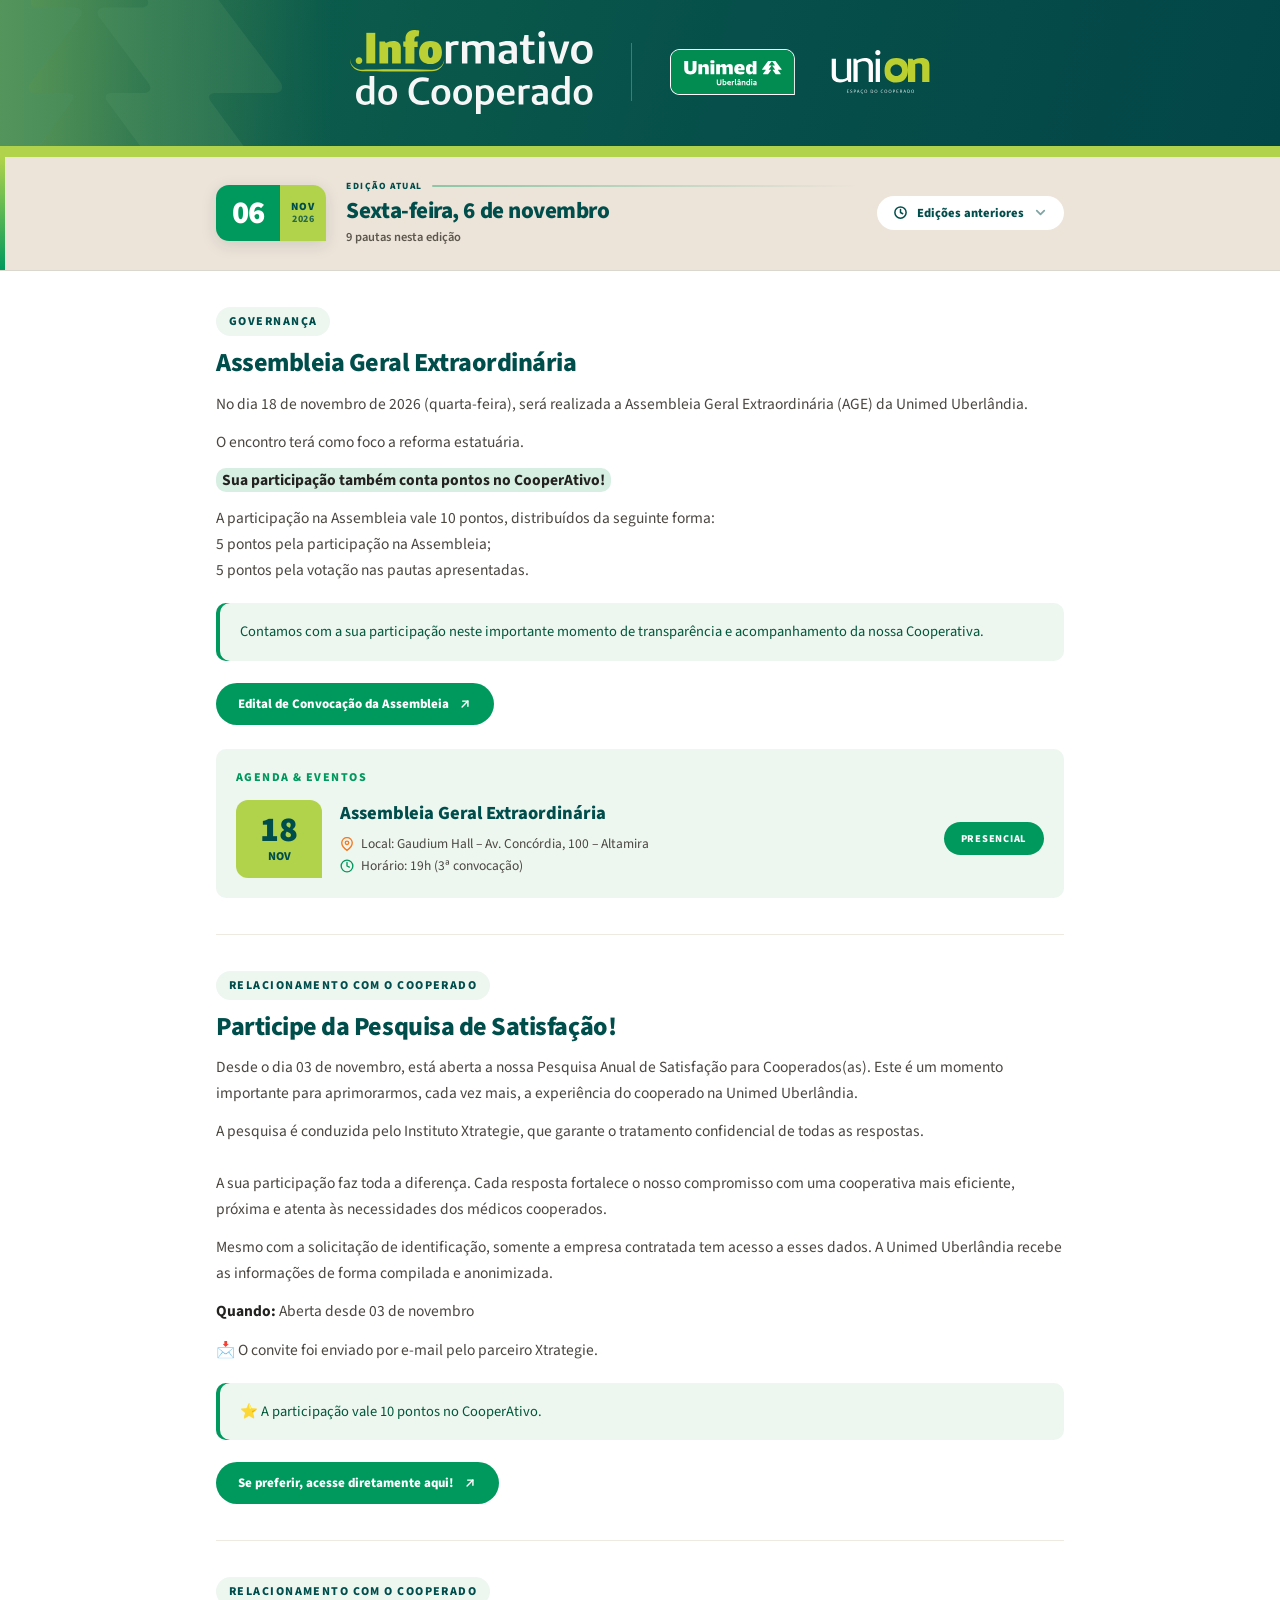
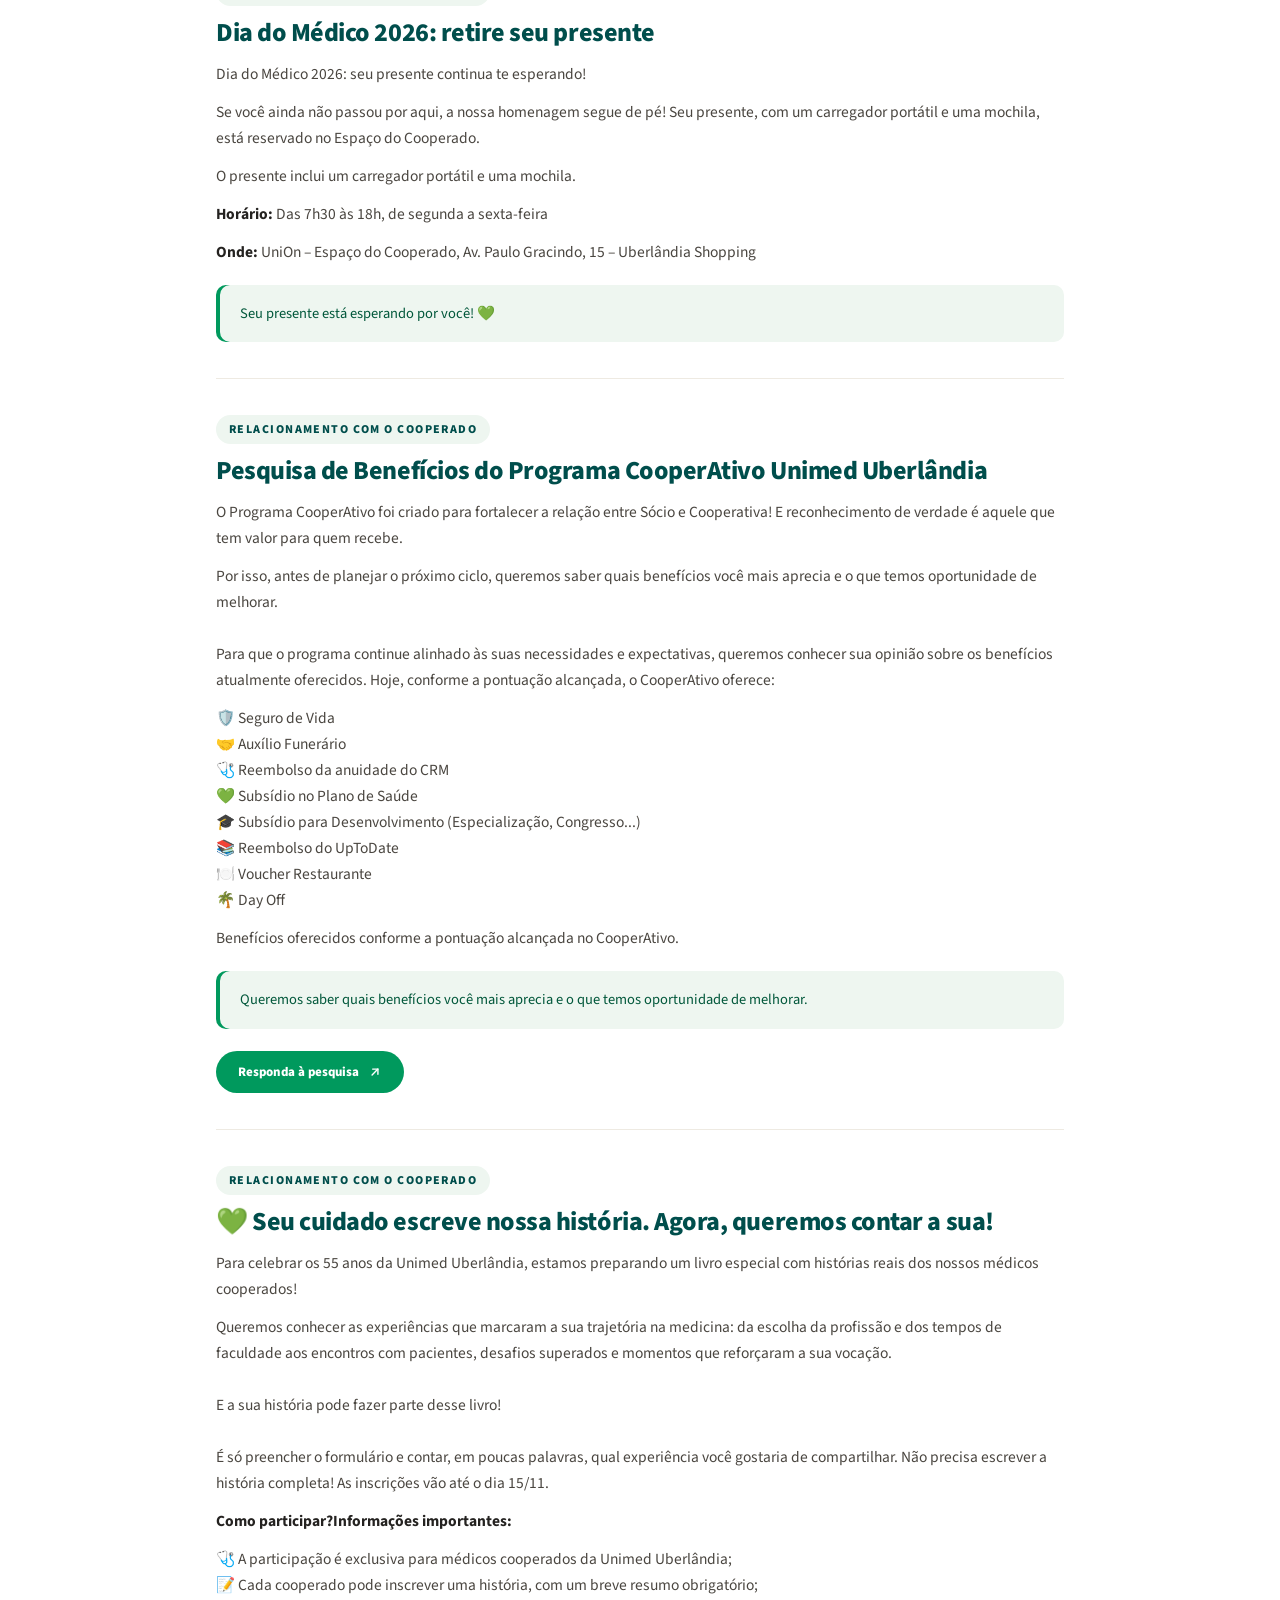
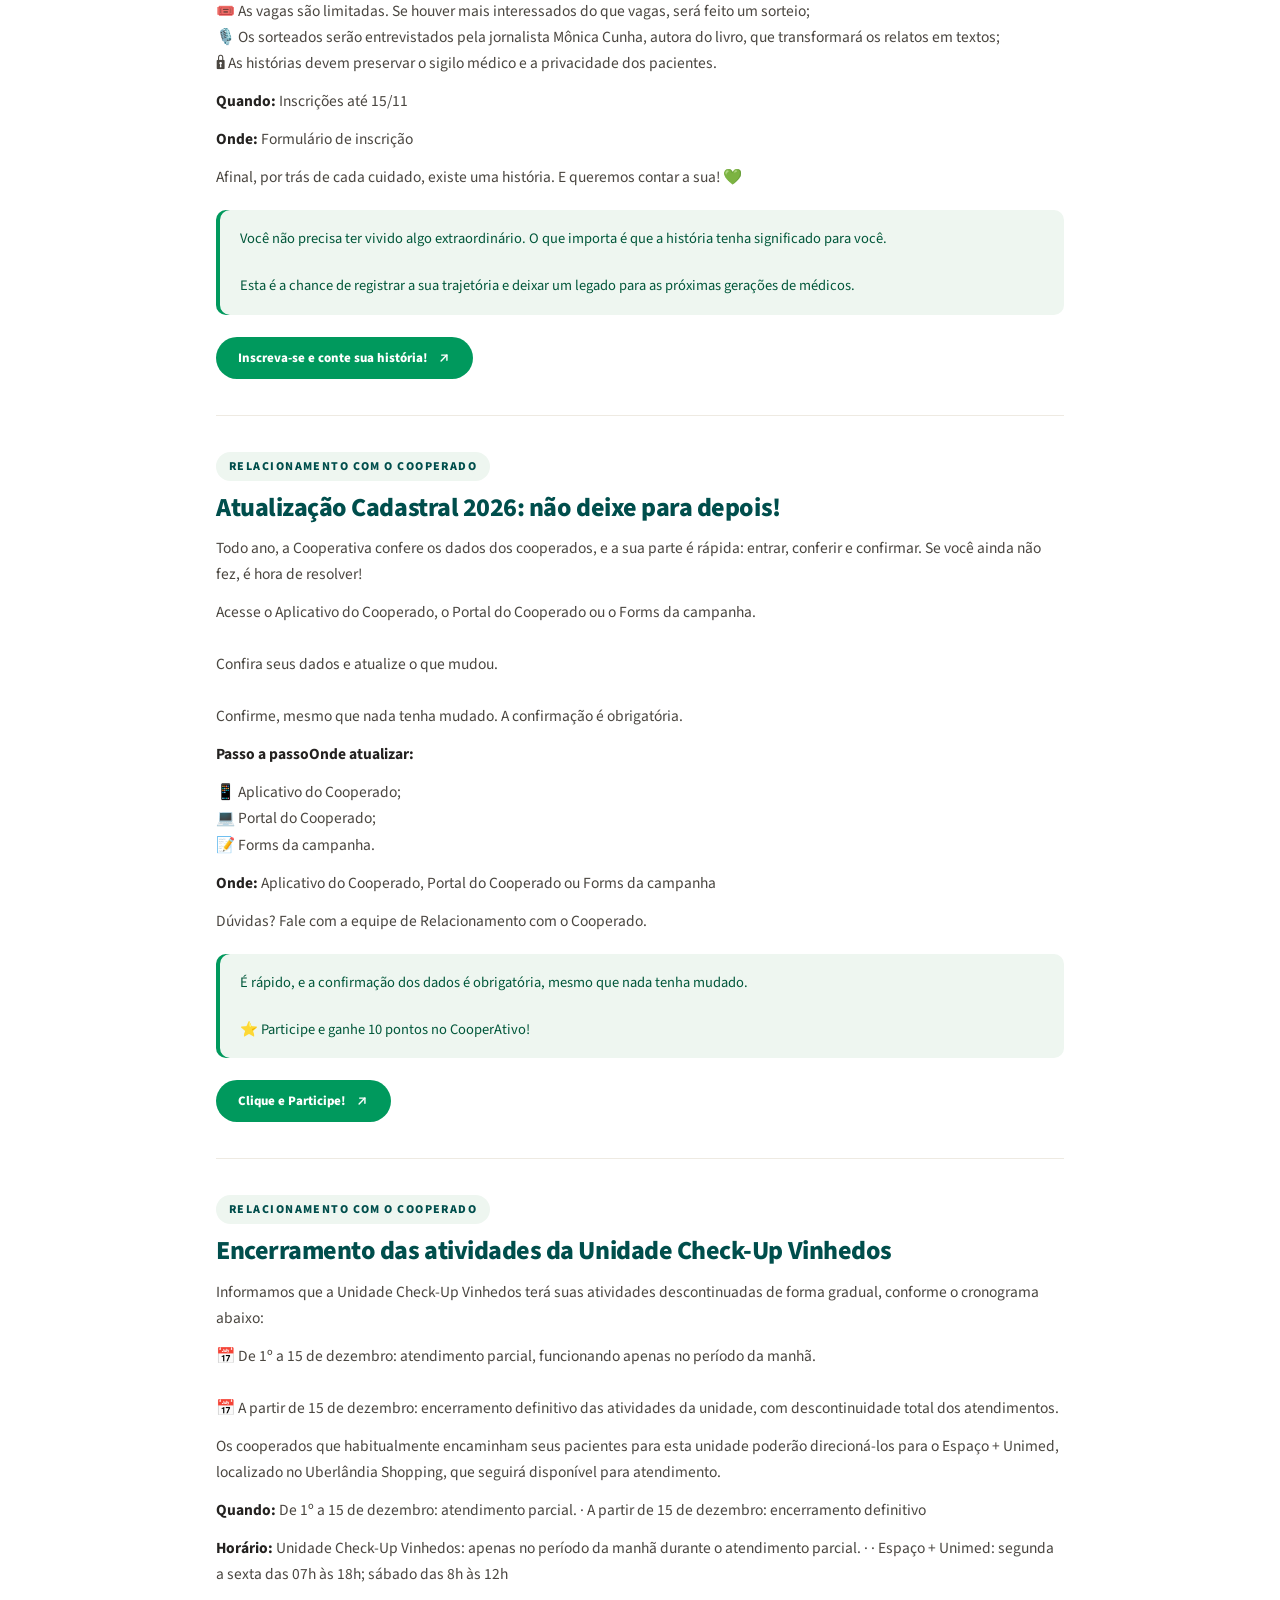
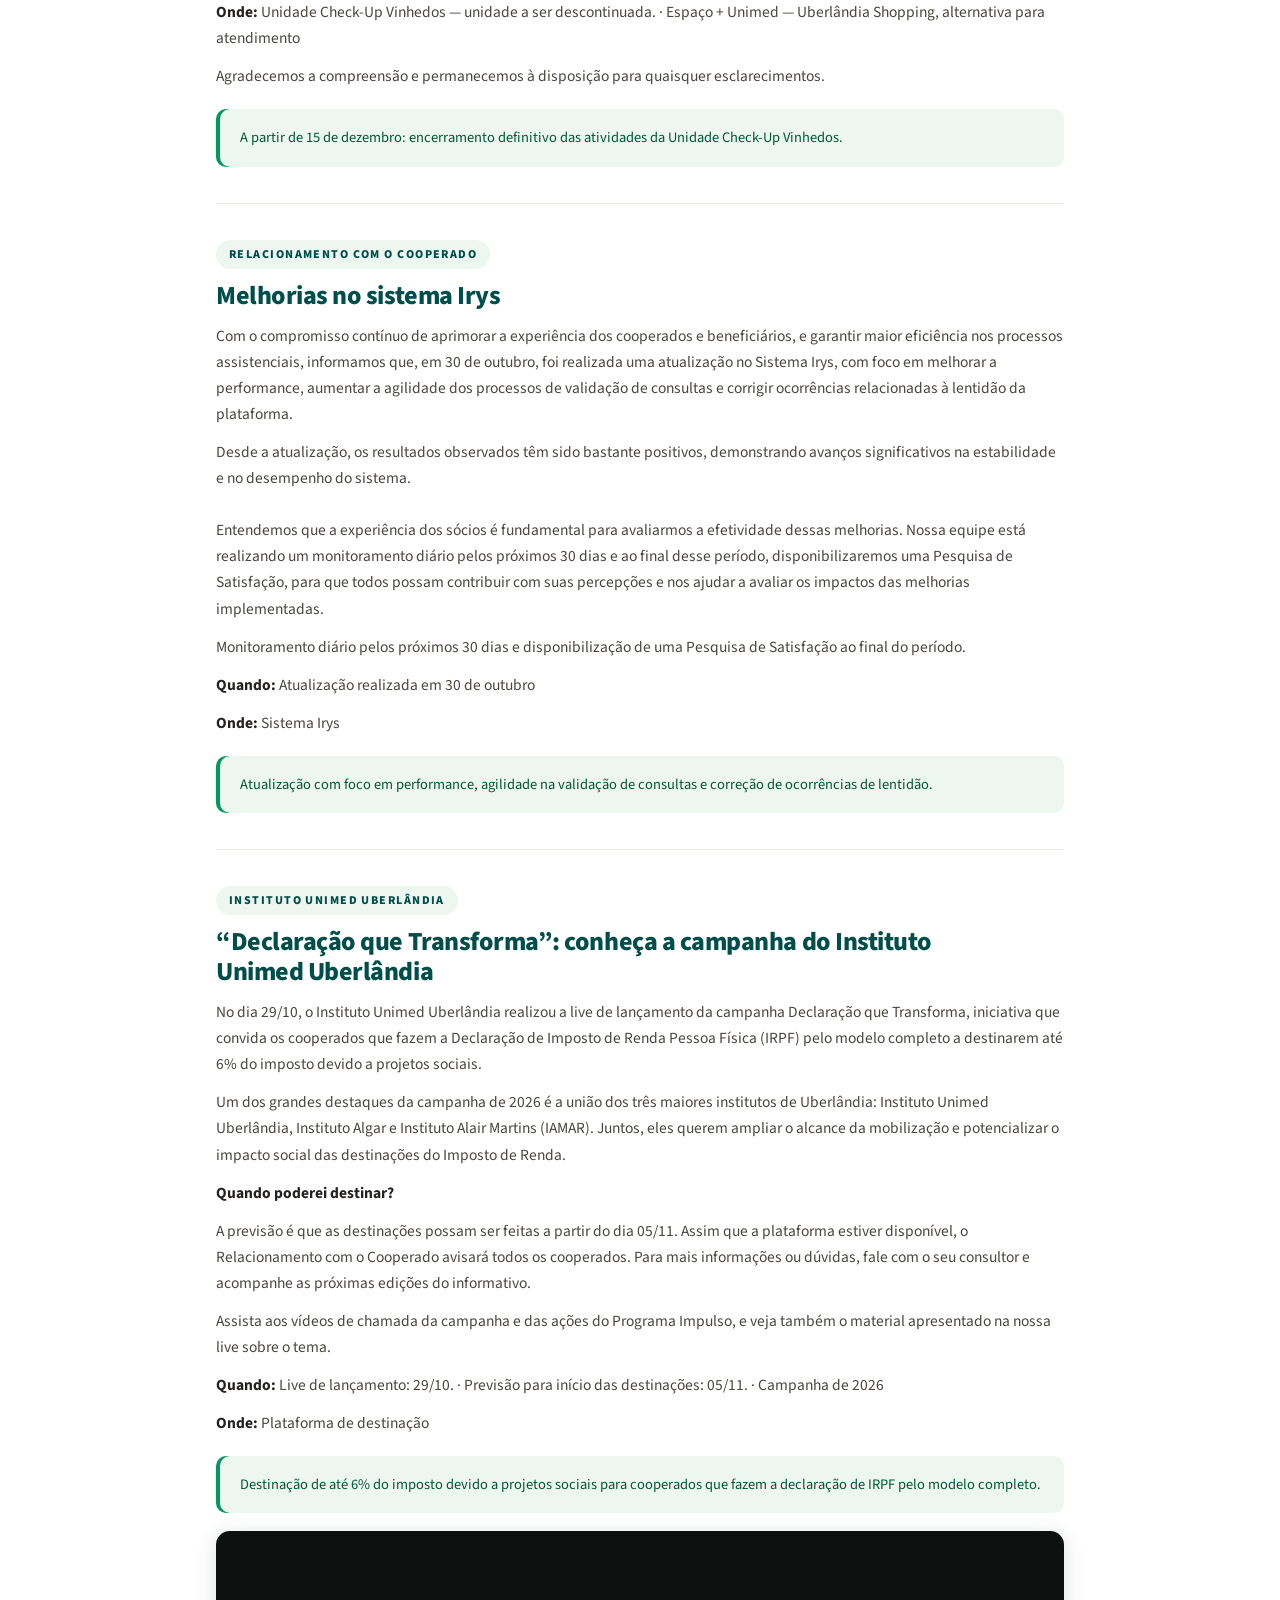
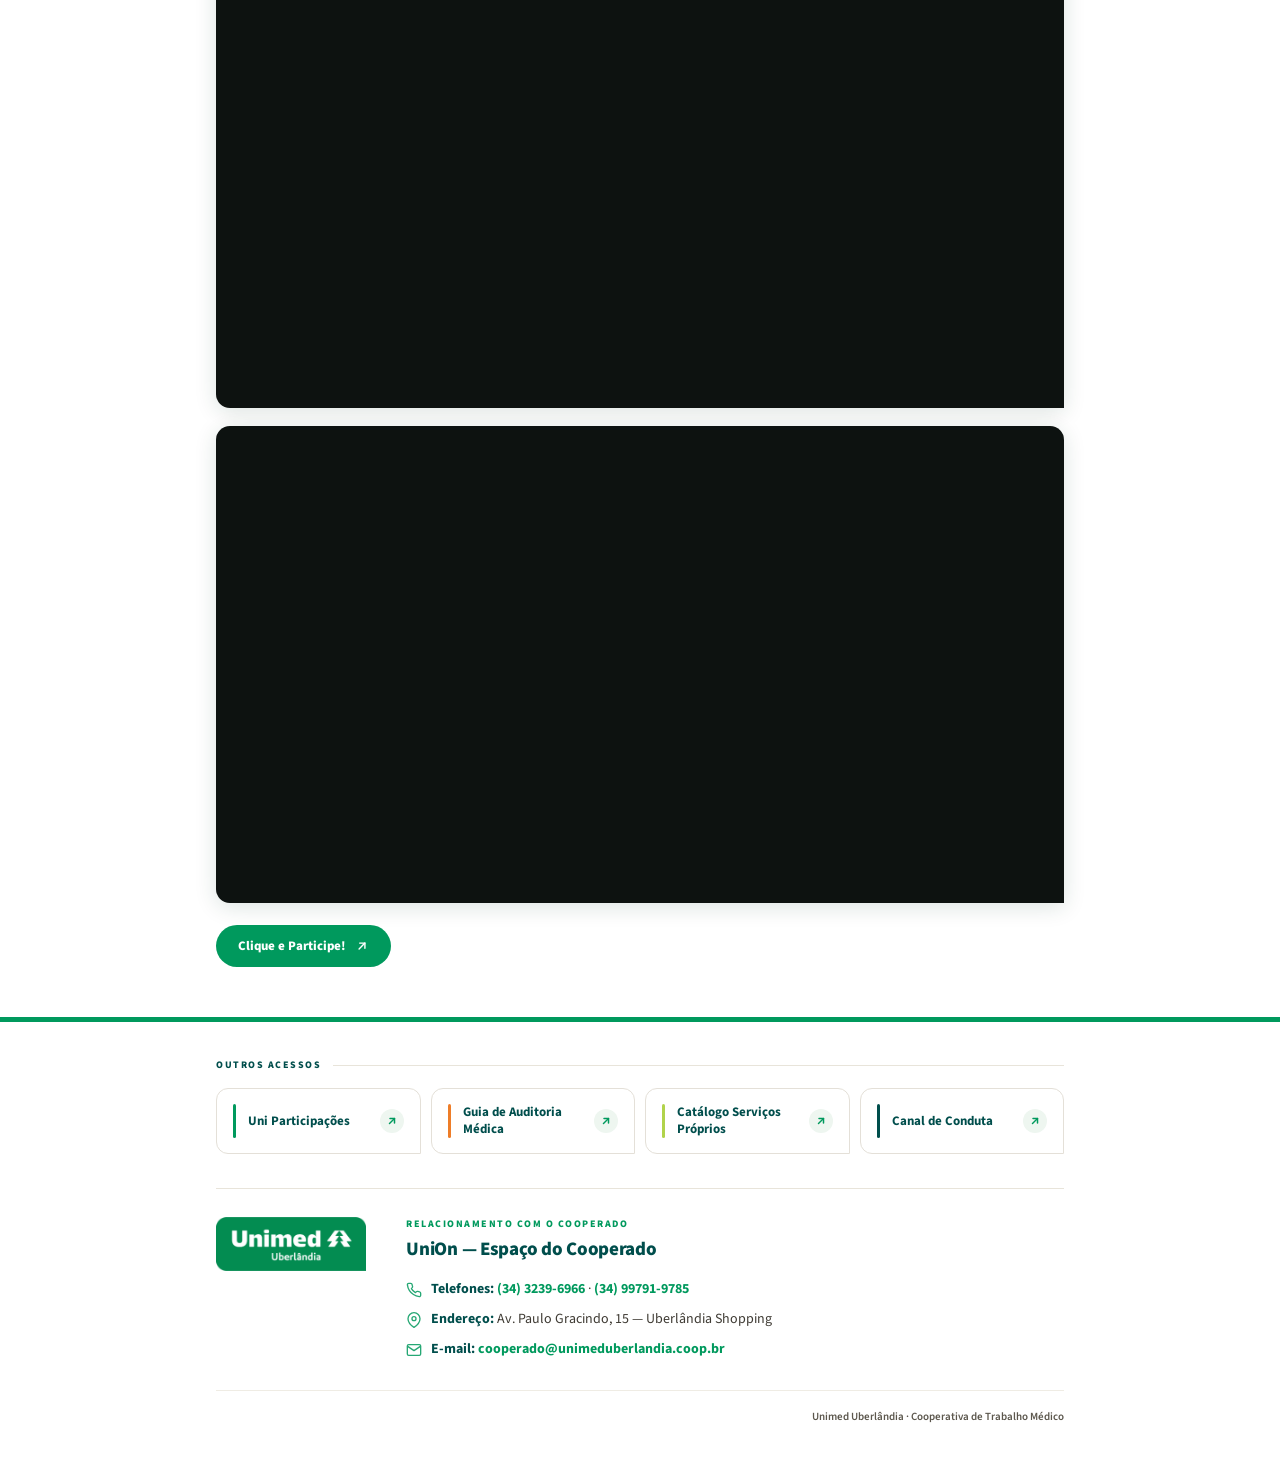
==== commit 045e85e0: "Espelho 06/11/2026 · Laura" ====
--- a/index.html
+++ b/index.html
@@ -295,7 +295,7 @@
 <body>
 <header class="hd" role="banner"><svg class="hd-deco" viewBox="0 0 300 183"preserveAspectRatio="xMinYMax slice" aria-hidden="true"><defs><linearGradient id="hdPin" x1="0" y1="0" x2="1" y2="0"><stop offset="0" stop-color="#5f9f5e"/><stop offset="1" stop-color="#2e7656" stop-opacity=".55"/></linearGradient></defs><path d="M20.74,177.02h56.1c3.29,0,5.06-1.01,6.83-3.29l36.42-49.43c.76-1.01,1.52-2.28,1.52-3.54,0-1.77-1.77-2.78-4.8-2.78h-20.95c-3.29,0-5.06-1.52-5.06-3.54,0-1.26.76-2.53,1.52-3.54l33.38-44.81c.76-1.01,1.52-2.28,1.52-3.54,0-2.02-1.77-3.54-5.06-3.54h-24.83c-3.29,0-5.06-1.26-5.06-3.29,0-1.26.76-2.78,1.52-3.79L126.19,8.85c1.77-2.28,4.3-3.03,6.58-3.03s4.8.76,6.58,3.03l32.41,43.08c.76,1.01,1.52,2.53,1.52,3.79,0,2.02-1.77,3.29-5.06,3.29h-24.83c-3.29,0-5.06,1.52-5.06,3.54,0,1.26.76,2.53,1.52,3.54l33.38,44.81c.76,1.01,1.52,2.28,1.52,3.54,0,2.02-1.77,3.54-5.06,3.54h-20.95c-3.03,0-4.8,1.01-4.8,2.78,0,1.26.76,2.53,1.52,3.54l36.42,49.43c1.77,2.28,3.79,3.29,6.83,3.29h56.1c4.05,0,6.32-1.52,6.32-4.05,0-1.52-.76-3.03-1.52-4.05l-32.88-44.63c-.76-1.01-1.52-2.28-1.52-3.54,0-1.77,1.77-2.78,4.8-2.78h39.45c4.05,0,6.07-1.52,6.07-4.05,0-1.52-.76-3.03-1.52-4.05L183.34,3.03c-1.52-2.02-3.03-3.03-6.58-3.03h-90.53c-2.28,0-4.8.51-6.58,3.03L1.52,109.89c-1.01,1.52-1.52,2.78-1.52,4.05,0,2.53,2.02,4.05,6.07,4.05h39.45c3.03,0,4.8,1.01,4.8,2.78,0,1.26-.76,2.53-1.52,3.54l-32.88,44.63c-.76,1.01-1.52,2.53-1.52,4.05,0,2.53,2.28,4.05,6.32,4.05Z" fill="url(#hdPin)" transform="translate(-103 -41) scale(1.45)"/></svg><h1 class="hd-sr">Informativo do Cooperado — Unimed Uberlândia</h1><div class="hd-in"><div class="hd-info"><svg aria-hidden="true" focusable="false" xmlns="http://www.w3.org/2000/svg" viewBox="0 0 311.31 107.77"><g><g><g><path fill="#bbd034" d="M7.29,39.31c0-2.41,1.79-4.2,4.26-4.2s4.2,1.79,4.2,4.2-1.79,4.26-4.2,4.26-4.26-1.79-4.26-4.26Z"/><path fill="#bbd034" d="M32.43,42.84h-11.48V3.64h11.48v39.2Z"/><path fill="#bbd034" d="M45.93,16.74c2.74-1.85,6.16-2.74,9.63-2.74,6.1,0,9.63,3.14,9.63,8.57v20.27h-11.2v-18.37c0-1.57-.67-2.35-2.52-2.35-.84,0-1.74.17-2.52.34v20.38h-11.2V14.84h7l1.18,1.9Z"/><path fill="#bbd034" d="M88.04,8.12c-.73-.11-1.18-.17-1.79-.17-2.46,0-3.64,1.62-3.64,4.87v2.02h4.2v7h-4.2v21h-11.48v-21l-2.8-.56v-6.44h2.8v-3.53c0-6.83,4.31-11.31,10.92-11.31,2.18,0,4.87.28,6.83.84l-.84,7.28Z"/><path fill="#bbd034" d="M88.6,29.46c0-9.63,5.32-15.46,14.67-15.46s14.67,4.87,14.67,14.5-5.54,15.18-14.67,15.18-14.67-4.93-14.67-14.22ZM106.47,28.95c0-4.76-1.06-7.11-3.19-7.11s-3.19,2.35-3.19,7.11,1.06,6.89,3.19,6.89,3.19-2.3,3.19-6.89Z"/><path fill="#f6f6f6" d="M128.36,16.8c2.24-1.74,4.93-2.69,8.18-2.69,1.18,0,2.35.28,3.08.56l-.73,4.98c-1.06-.22-1.79-.34-2.91-.34-2.24,0-4.37.56-6.05,1.4v22.12h-6.94V14.84h4.42l.95,1.96Z"/><path fill="#f6f6f6" d="M149.14,16.97c2.58-1.68,5.77-2.86,9.02-2.86,3.64,0,6.27,1.01,7.84,2.86,2.58-1.68,5.71-2.86,9.41-2.86,6.22,0,9.74,3.14,9.74,8.9v19.82h-6.94v-19.04c0-3.08-1.79-4.59-4.98-4.59-2.02,0-3.86.5-5.6,1.34.17.78.22,1.57.22,2.46v19.82h-6.89v-19.04c0-3.08-1.57-4.59-4.93-4.59-1.96,0-3.81.56-5.43,1.34v22.29h-6.94V14.84h4.42l1.06,2.13Z"/><path fill="#f6f6f6" d="M191.08,16.35c4.2-1.4,7.84-2.24,11.93-2.24,7.34,0,11.14,3.36,11.14,9.58v19.15h-4.42l-1.01-1.9c-2.46,1.74-5.21,2.63-8.51,2.63-5.82,0-9.63-3.25-9.63-8.18,0-5.71,4.2-9.02,11.48-9.02h5.15v-1.62c0-3.53-1.79-5.1-6.1-5.1-2.3,0-5.49.5-9.13,1.46l-.9-4.76ZM202.95,30.07c-3.53,0-5.6,1.79-5.6,4.7,0,2.52,1.9,4.2,4.82,4.2,1.79,0,3.53-.45,5.04-1.23v-7.67h-4.26Z"/><path fill="#f6f6f6" d="M237.34,42.11c-2.07,1.01-4.09,1.46-6.61,1.46-5.6,0-8.57-2.91-8.57-8.4v-15.85h-.06l-4.14-.45v-4.03h4.2l1.62-8.29h5.26v8.29h7.5v4.48h-7.5v14.73c0,3.08,1.57,4.54,4.65,4.54,1.29,0,2.18-.17,3.19-.62l.45,4.14Z"/><path fill="#f6f6f6" d="M250.33,5.6c0,2.58-1.74,4.31-4.37,4.31s-4.42-1.74-4.42-4.31,1.79-4.26,4.42-4.26,4.37,1.68,4.37,4.26ZM242.49,42.84V14.84h6.89v28h-6.89Z"/><path fill="#f6f6f6" d="M271.89,42.84h-8.46l-9.07-27.38v-.62h7.22l6.44,23.46,6.5-23.46h6.83v.62l-9.46,27.38Z"/><path fill="#f6f6f6" d="M283.65,29.23c0-9.58,5.1-15.12,14.06-15.12s13.61,4.98,13.61,14.56-5.21,14.9-13.89,14.9-13.78-5.04-13.78-14.34ZM304.26,28.95c0-6.5-2.35-9.86-6.55-9.86-4.48,0-7,3.36-7,9.86s2.41,9.63,6.66,9.63,6.89-3.36,6.89-9.63Z"/><path fill="#f6f6f6" d="M31.14,95.54h-3.87l-.78-1.76c-1.86,1.52-4.4,2.4-7.14,2.4-7.34,0-11.59-4.6-11.59-12.47s4.75-13.26,11.94-13.26c2.01,0,3.82.39,5.38,1.08v-12.67h6.07v36.69ZM25.07,76.07c-1.27-.78-2.64-1.27-4.55-1.27-3.96,0-6.6,3.47-6.6,8.76s2.49,8.27,6.6,8.27c1.96,0,3.38-.59,4.55-1.37v-14.38Z"/><path fill="#f6f6f6" d="M36.27,83.65c0-8.37,4.45-13.21,12.28-13.21s11.89,4.35,11.89,12.72-4.55,13.01-12.13,13.01-12.03-4.4-12.03-12.52ZM54.27,83.41c0-5.67-2.05-8.61-5.72-8.61-3.91,0-6.12,2.94-6.12,8.61s2.1,8.41,5.82,8.41,6.02-2.94,6.02-8.41Z"/><path fill="#f6f6f6" d="M101.87,94.76c-3.13,1.03-6.07,1.42-9.49,1.42-10.37,0-17.22-5.63-17.22-16.97s7.29-18.54,17.76-18.54c3.03,0,5.72.49,8.37,1.17l-.83,4.65c-2.49-.54-4.5-.78-6.95-.78-7.44,0-12.03,5.09-12.03,13.31s4.4,12.13,12.03,12.13c2.94,0,5.09-.25,7.48-.88l.88,4.5Z"/><path fill="#f6f6f6" d="M104.56,83.65c0-8.37,4.45-13.21,12.28-13.21s11.89,4.35,11.89,12.72-4.55,13.01-12.13,13.01-12.03-4.4-12.03-12.52ZM122.56,83.41c0-5.67-2.05-8.61-5.72-8.61-3.91,0-6.12,2.94-6.12,8.61s2.1,8.41,5.82,8.41,6.02-2.94,6.02-8.41Z"/><path fill="#f6f6f6" d="M132.44,83.65c0-8.37,4.45-13.21,12.28-13.21s11.89,4.35,11.89,12.72-4.55,13.01-12.13,13.01-12.03-4.4-12.03-12.52ZM150.44,83.41c0-5.67-2.05-8.61-5.72-8.61-3.91,0-6.12,2.94-6.12,8.61s2.1,8.41,5.82,8.41,6.02-2.94,6.02-8.41Z"/><path fill="#f6f6f6" d="M166.44,72.84c1.86-1.47,4.31-2.4,7.09-2.4,7.09,0,11.25,4.3,11.25,12.38s-4.45,13.35-11.69,13.35c-2.05,0-3.91-.44-5.38-1.12v12.72h-6.07v-36.69h3.86l.93,1.76ZM167.71,90.5c1.27.83,2.79,1.32,4.65,1.32,3.86,0,6.26-3.42,6.26-8.71s-2.25-8.32-6.26-8.32c-1.91,0-3.18.49-4.65,1.47v14.24Z"/><path fill="#f6f6f6" d="M211.29,93.63c-2.98,1.57-6.26,2.54-10.03,2.54-7.97,0-12.72-4.75-12.72-12.67s4.94-13.06,12.28-13.06c6.51,0,10.37,3.67,10.37,10.03,0,1.22-.1,2.45-.54,3.77h-16.05c.34,4.94,3.28,7.58,8.37,7.58,2.59,0,4.89-.59,7.29-1.61l1.03,3.42ZM205.67,79.88c0-3.62-1.81-5.53-4.99-5.53s-5.23,2.3-5.87,6.21h10.81l.05-.68Z"/><path fill="#f6f6f6" d="M221.08,72.79c1.96-1.52,4.3-2.35,7.14-2.35,1.03,0,2.05.24,2.69.49l-.64,4.35c-.93-.2-1.57-.29-2.54-.29-1.96,0-3.82.49-5.28,1.22v19.32h-6.07v-24.46h3.87l.83,1.71Z"/><path fill="#f6f6f6" d="M233.65,72.4c3.67-1.22,6.85-1.96,10.42-1.96,6.41,0,9.73,2.94,9.73,8.37v16.73h-3.86l-.88-1.66c-2.15,1.52-4.55,2.3-7.44,2.3-5.09,0-8.41-2.84-8.41-7.14,0-4.99,3.67-7.88,10.03-7.88h4.5v-1.42c0-3.08-1.57-4.45-5.33-4.45-2,0-4.79.44-7.97,1.27l-.78-4.16ZM244.02,84.39c-3.08,0-4.89,1.57-4.89,4.11,0,2.2,1.66,3.67,4.21,3.67,1.57,0,3.08-.39,4.4-1.08v-6.7h-3.72Z"/><path fill="#f6f6f6" d="M281.83,95.54h-3.86l-.78-1.76c-1.86,1.52-4.4,2.4-7.14,2.4-7.34,0-11.59-4.6-11.59-12.47s4.75-13.26,11.94-13.26c2.01,0,3.82.39,5.38,1.08v-12.67h6.07v36.69ZM275.76,76.07c-1.27-.78-2.64-1.27-4.55-1.27-3.96,0-6.6,3.47-6.6,8.76s2.5,8.27,6.6,8.27c1.96,0,3.38-.59,4.55-1.37v-14.38Z"/><path fill="#f6f6f6" d="M286.97,83.65c0-8.37,4.45-13.21,12.28-13.21s11.89,4.35,11.89,12.72-4.55,13.01-12.13,13.01-12.03-4.4-12.03-12.52ZM304.97,83.41c0-5.67-2.05-8.61-5.72-8.61-3.91,0-6.12,2.94-6.12,8.61s2.1,8.41,5.82,8.41,6.02-2.94,6.02-8.41Z"/></g><path fill="#bbd034" d="M120.88,37.32c.3,9.96-7.95,16.21-17.47,15.57-8.36.2-17.47.36-25.78.44-15.98.11-35.66.1-51.55-.25-2.94-.1-10.05-.12-12.97-.39C5.63,51.87-.48,44.87.03,37.32c.3,7.05,6.19,13.25,13.26,13.66,2.63.05,10-.21,12.8-.24,15.86-.34,35.6-.36,51.55-.25,8.29.08,17.44.23,25.78.44,8.97,1.14,16.8-4.34,17.47-13.61h0Z"/></g></g></svg></div><span class="hd-sep" aria-hidden="true"></span><div class="hd-mk"><svg aria-hidden="true" focusable="false" xmlns="http://www.w3.org/2000/svg" viewBox="0 0 695.9 123.39"><g><g><g><path fill="#fff" d="M308.52,0H26.44C11.86,0,0,11.86,0,26.45v70.5c0,14.58,11.86,26.45,26.44,26.45h308.53V26.45c0-14.58-11.86-26.45-26.45-26.45ZM332.03,120.45H26.44c-12.98,0-23.51-10.53-23.51-23.51V26.45C2.94,13.46,13.46,2.94,26.44,2.94h282.08c12.98,0,23.51,10.52,23.51,23.51v94.01Z"/><path fill="#038c51" d="M332.03,26.45v94.01H26.44c-12.98,0-23.51-10.53-23.51-23.51V26.45C2.94,13.46,13.46,2.94,26.44,2.94h282.08c12.98,0,23.51,10.52,23.51,23.51Z"/><g><path fill="#fff" d="M137.98,91.1c0,3.79-2.16,6.15-6.21,6.15s-6.28-2.36-6.28-6.15v-9.56h2.8v9.32c0,2.18,1.32,3.75,3.46,3.75s3.44-1.56,3.44-3.75v-9.32h2.8v9.56Z"/><path fill="#fff" d="M151.51,91.26c0,3.66-2.23,5.99-5.29,5.99-1.19,0-2.2-.29-2.98-.95l-.29.66h-1.87v-16.53h2.75v5.82c.75-.4,1.63-.59,2.62-.59,3.15,0,5.05,2.05,5.05,5.6ZM148.69,91.35c0-2.14-1.12-3.31-2.89-3.31-.68,0-1.37.13-1.96.42v5.62c.57.44,1.19.66,1.96.66,1.81,0,2.89-1.12,2.89-3.39Z"/><path fill="#fff" d="M163.45,96.3c-1.28.68-2.69.95-4.21.95-3.86,0-6.06-2.34-6.06-5.84s2.14-5.75,5.53-5.75c2.95,0,4.69,1.7,4.69,4.61,0,.44-.09,1.34-.24,1.94h-7.14c.31,1.83,1.61,2.56,3.75,2.56,1.1,0,1.89-.15,3-.59l.68,2.14ZM156.09,90h4.67v-.09c0-1.15-.9-2.05-2.18-2.05s-2.14.88-2.49,2.14Z"/><path fill="#fff" d="M172.38,85.88l-.4,2.6c-.42-.09-.73-.13-1.1-.13-.9,0-1.72.22-2.38.57v8.04h-2.75v-11.02h1.89l.42.95c.84-.79,1.85-1.23,3.04-1.23.48,0,.97.11,1.28.22Z"/><path fill="#fff" d="M179.43,96.79c-.71.31-1.32.46-2.23.46-1.72,0-3.02-.86-3.02-3.06v-13.75h2.73v12.94c0,1.01.48,1.34,1.26,1.34.31,0,.57-.04.86-.15l.4,2.23Z"/><path fill="#fff" d="M189.7,89.45v7.51h-1.7l-.4-.68c-.79.62-1.74.97-3.02.97-2.58,0-4.08-1.45-4.08-3.42,0-2.07,1.45-3.46,4.25-3.46h2.18v-.4c0-1.21-.93-1.87-2.62-1.87-.95,0-2.07.18-3.06.46l-.46-2.29c1.37-.4,2.89-.62,4.17-.62,3.44,0,4.74,1.56,4.74,3.79ZM184.06,84.63h-2.86v-.22l2.58-3.2h2.78l2.47,3.2v.22h-2.82l-1.04-1.32h-.09l-1.01,1.32ZM185.09,95.03c.64,0,1.28-.13,1.85-.42v-2.14h-1.92c-1.19,0-1.7.53-1.7,1.26,0,.82.68,1.3,1.76,1.3Z"/><path fill="#fff" d="M202.19,89.32v7.65h-2.75v-6.85c0-1.21-.62-1.87-1.94-1.87-.82,0-1.65.22-2.36.6v8.13h-2.75v-11.02h1.87l.33.79c.97-.64,2.18-1.08,3.72-1.08,2.45,0,3.88,1.43,3.88,3.66Z"/><path fill="#fff" d="M214.8,80.44v16.53h-1.87l-.29-.68c-.77.62-1.76.97-3.04.97-3.17,0-5.29-2.18-5.29-5.66s2.23-5.93,5.49-5.93c.86,0,1.61.13,2.25.4v-5.62h2.75ZM210.13,94.76c.73,0,1.37-.22,1.92-.57v-5.75c-.62-.31-1.23-.4-1.81-.4-2.01,0-3.06,1.54-3.06,3.44,0,2.01,1.17,3.28,2.95,3.28Z"/><path fill="#fff" d="M220.95,82.31c0,1.04-.71,1.7-1.74,1.7s-1.76-.66-1.76-1.7.71-1.67,1.76-1.67,1.74.66,1.74,1.67ZM220.57,96.97h-2.75v-11.02h2.75v11.02Z"/><path fill="#fff" d="M232.21,89.45v7.51h-1.7l-.4-.68c-.79.62-1.74.97-3.02.97-2.58,0-4.08-1.45-4.08-3.42,0-2.07,1.45-3.46,4.25-3.46h2.18v-.4c0-1.21-.93-1.87-2.62-1.87-.95,0-2.07.18-3.06.46l-.46-2.29c1.37-.4,2.89-.62,4.17-.62,3.44,0,4.74,1.56,4.74,3.79ZM227.6,95.03c.64,0,1.28-.13,1.85-.42v-2.14h-1.92c-1.19,0-1.7.53-1.7,1.26,0,.82.68,1.3,1.76,1.3Z"/></g><path fill="#fff" d="M38.2,33.08c0-.4.35-.76.76-.76h9.06c.4,0,.76.35.76.76v20.34c0,3.78,1.81,6.09,5.94,6.09s5.89-2.32,5.89-6.09v-20.34c0-.4.35-.76.76-.76h9.06c.4,0,.76.35.76.76v19.74c0,8.86-4.43,15.26-16.47,15.26s-16.52-6.4-16.52-15.26v-19.74ZM76.22,66.82v-25.18c0-.4.35-.76.76-.76h8.56c.4,0,.76.35.76.76v4.58c1.21-3.63,5.24-5.84,9.52-5.84,5.04,0,8.21,2.62,8.21,9.57v16.87c0,.4-.35.76-.76.76h-8.56c-.4,0-.76-.35-.76-.76v-14.91c0-2.42-.81-3.88-3.73-3.88s-3.93.55-3.93,1.46v17.32c0,.4-.35.76-.76.76h-8.56c-.4,0-.76-.35-.76-.76ZM113.78,30.26c4.38,0,5.59.4,5.59,3.98s-1.21,4.03-5.59,4.03-5.64-.35-5.64-4.03,1.26-3.98,5.64-3.98ZM108.8,41.64c0-.4.35-.76.76-.76h8.56c.4,0,.76.35.76.76v25.18c0,.4-.35.76-.76.76h-8.56c-.4,0-.76-.35-.76-.76v-25.18ZM123.9,41.64c0-.4.35-.76.76-.76h8.56c.4,0,.76.35.76.76v4.58c1.21-3.63,5.19-5.84,9.16-5.84s6.65,1.66,7.65,5.54c1.36-3.47,5.39-5.54,9.37-5.54,4.99,0,8.26,2.62,8.26,9.06v17.37c0,.4-.35.76-.76.76h-8.56c-.4,0-.76-.35-.76-.76v-14.91c0-2.42-.81-3.88-3.47-3.88s-3.68.55-3.68,1.46v17.32c0,.4-.35.76-.76.76h-8.56c-.4,0-.76-.35-.76-.76v-14.91c0-2.42-.81-3.88-3.47-3.88s-3.68.55-3.68,1.46v17.32c0,.4-.35.76-.76.76h-8.56c-.4,0-.76-.35-.76-.76v-25.18ZM186.85,40.38c9.32,0,13.39,5.14,13.39,13.09,0,1.71.05,3.37-1.96,3.37h-15.56c.5,3.17,2.32,4.33,8.31,4.33h7.65c.5,0,.91.45.81.96l-.81,4.08c-.05.25-.15.4-.3.45-2.42,1.01-5.99,1.41-10.17,1.41-10.98,0-15.91-5.29-15.91-13.95s4.78-13.75,14.55-13.75ZM190.98,51.92c0-3.12-.91-5.09-3.98-5.09-2.57,0-4.03,1.21-4.38,5.09h8.36ZM213.43,40.38c4.08,0,6.85,1.96,8.46,5.24v-12.56c0-.4.35-.76.76-.76h8.56c.4,0,.76.35.76.76v33.75c0,.4-.35.76-.76.76h-8.56c-.4,0-.76-.35-.76-.76v-3.98c-1.61,3.27-4.38,5.24-8.46,5.24-6.95,0-9.67-5.74-9.67-13.85s2.72-13.85,9.67-13.85ZM218.52,60.78c2.37,0,3.37-1.06,3.37-2.42v-8.56c0-1.41-1.31-2.11-3.37-2.11-2.97,0-4.18,2.06-4.18,6.55s1.21,6.55,4.18,6.55Z"/><path fill="#fff" d="M250.95,67.58h11.17c.65,0,1.01-.2,1.36-.65l7.25-9.85c.15-.2.3-.45.3-.71,0-.35-.35-.55-.96-.55h-4.17c-.65,0-1.01-.3-1.01-.71,0-.25.15-.5.3-.71l6.65-8.93c.15-.2.3-.45.3-.71,0-.4-.35-.71-1.01-.71h-4.94c-.65,0-1.01-.25-1.01-.65,0-.25.15-.55.3-.76l6.46-8.58c.35-.45.86-.6,1.31-.6s.96.15,1.31.6l6.46,8.58c.15.2.3.5.3.76,0,.4-.35.65-1.01.65h-4.94c-.65,0-1.01.3-1.01.71,0,.25.15.5.3.71l6.65,8.93c.15.2.3.45.3.71,0,.4-.35.71-1.01.71h-4.17c-.6,0-.96.2-.96.55,0,.25.15.5.3.71l7.25,9.85c.35.45.76.65,1.36.65h11.17c.81,0,1.26-.3,1.26-.81,0-.3-.15-.6-.3-.81l-6.55-8.89c-.15-.2-.3-.45-.3-.71,0-.35.35-.55.96-.55h7.86c.81,0,1.21-.3,1.21-.81,0-.3-.15-.6-.3-.81l-16.07-21.28c-.3-.4-.6-.6-1.31-.6h-18.03c-.45,0-.96.1-1.31.6l-15.56,21.28c-.2.3-.3.55-.3.81,0,.5.4.81,1.21.81h7.86c.6,0,.96.2.96.55,0,.25-.15.5-.3.71l-6.55,8.89c-.15.2-.3.5-.3.81,0,.5.45.81,1.26.81Z"/></g><g><g><path fill="#fff" d="M474.77,117.46v-8.04h5v.81h-3.93v2.81h2.88v.83h-2.88v2.78h3.93v.81h-5Z"/><path fill="#fff" d="M483.58,117.14l.23-.79c.32.11.69.2,1.13.28s.82.12,1.17.12c.59,0,1.05-.13,1.37-.38.32-.25.48-.6.48-1.05,0-.32-.12-.58-.37-.78s-.66-.38-1.25-.54c-.22-.07-.41-.13-.56-.17s-.33-.11-.54-.19-.38-.16-.51-.24c-.14-.08-.28-.18-.43-.29s-.27-.24-.35-.38-.16-.29-.22-.46-.08-.37-.08-.57c0-.71.26-1.29.78-1.72s1.22-.66,2.09-.66,1.62.13,2.37.38l-.22.82c-.77-.23-1.47-.35-2.11-.35-.56,0-1,.13-1.33.39s-.49.61-.49,1.05c0,.15.03.29.09.42.06.13.14.23.23.32.09.09.22.17.39.25s.32.14.46.19c.14.05.33.11.56.18.98.29,1.66.61,2.05.95.38.34.57.8.57,1.38,0,.72-.26,1.3-.79,1.71-.53.42-1.25.62-2.18.62-.44,0-.88-.04-1.34-.13-.45-.09-.85-.2-1.19-.34h0Z"/><path fill="#fff" d="M493.38,117.46v-8.04h2.71c.83,0,1.46.21,1.92.61.45.41.67.99.67,1.74s-.23,1.36-.7,1.79c-.46.43-1.11.64-1.93.64h-1.59v3.25h-1.07ZM494.45,113.4h1.53c.48,0,.87-.14,1.16-.43s.44-.68.44-1.18-.14-.88-.41-1.15c-.28-.27-.66-.41-1.16-.41h-1.56v3.17h0Z"/><path fill="#fff" d="M501.52,117.46v-.1l2.69-7.93h1.34l2.56,7.93v.1h-1.14l-.63-2.14h-3.1l-.67,2.14h-1.06,0ZM503.51,114.49h2.59l-1.27-4.27-1.33,4.27Z"/><path fill="#fff" d="M511.51,113.61c0-1.3.38-2.34,1.13-3.13s1.73-1.19,2.94-1.19c.65,0,1.31.08,1.98.25l-.15.82c-.57-.13-1.15-.2-1.73-.2-.95,0-1.7.31-2.26.93-.56.62-.84,1.45-.84,2.49s.27,1.77.8,2.32c.53.55,1.29.82,2.27.82.68,0,1.31-.08,1.87-.23l.16.78c-.64.21-1.32.32-2.05.33l-.04.43c.39.03.7.15.94.34s.35.44.35.75c0,.36-.15.65-.46.89s-.7.36-1.19.36c-.31,0-.59-.04-.85-.12s-.47-.18-.63-.3l.22-.48c.29.21.63.32,1.03.32.28,0,.5-.07.67-.2.17-.13.25-.31.25-.51s-.09-.38-.26-.48-.44-.18-.79-.22l.11-.79c-1.09-.09-1.94-.47-2.55-1.15s-.92-1.61-.92-2.82h0Z"/><path fill="#fff" d="M521.34,113.5c0-1.32.34-2.35,1.01-3.09s1.6-1.11,2.78-1.11,2.11.36,2.75,1.08c.65.72.97,1.74.97,3.06s-.34,2.31-1.01,3.06c-.67.74-1.6,1.12-2.78,1.12s-2.1-.36-2.75-1.08-.97-1.73-.97-3.03h0ZM522.41,113.47c0,1.02.24,1.82.71,2.4s1.13.86,1.96.86,1.51-.29,1.99-.86c.47-.58.71-1.38.71-2.43s-.24-1.85-.71-2.42c-.47-.57-1.14-.85-1.99-.85s-1.5.29-1.97.86-.71,1.39-.71,2.44h0Z"/><path fill="#fff" d="M538.5,117.46v-8.04h2.64c1.27,0,2.22.33,2.86.99.63.66.95,1.67.95,3.01,0,2.69-1.27,4.03-3.8,4.03h-2.64,0ZM539.57,116.66h1.47c1.88,0,2.81-1.08,2.81-3.22,0-1.07-.23-1.88-.69-2.4-.46-.53-1.16-.79-2.1-.79h-1.49v6.42h0Z"/><path fill="#fff" d="M548.69,113.5c0-1.32.34-2.35,1.01-3.09s1.6-1.11,2.78-1.11,2.11.36,2.75,1.08c.65.72.97,1.74.97,3.06s-.34,2.31-1.01,3.06c-.67.74-1.6,1.12-2.78,1.12s-2.1-.36-2.75-1.08-.97-1.73-.97-3.03h0ZM549.76,113.47c0,1.02.24,1.82.71,2.4s1.13.86,1.96.86,1.51-.29,1.99-.86c.47-.58.71-1.38.71-2.43s-.24-1.85-.71-2.42c-.47-.57-1.14-.85-1.99-.85s-1.5.29-1.97.86-.71,1.39-.71,2.44h0Z"/><path fill="#fff" d="M565.34,113.61c0-1.3.37-2.34,1.12-3.13.75-.79,1.73-1.19,2.94-1.19.65,0,1.31.08,1.98.25l-.15.82c-.57-.13-1.15-.2-1.73-.2-.94,0-1.7.31-2.25.93-.56.62-.83,1.45-.83,2.49s.27,1.77.8,2.32c.53.55,1.29.82,2.27.82.68,0,1.31-.08,1.87-.23l.16.78c-.69.22-1.43.33-2.21.33-1.24,0-2.21-.34-2.9-1.03s-1.05-1.67-1.05-2.97h0Z"/><path fill="#fff" d="M575.17,113.5c0-1.32.34-2.35,1.01-3.09s1.6-1.11,2.79-1.11,2.11.36,2.75,1.08c.65.72.97,1.74.97,3.06s-.34,2.31-1.01,3.06c-.67.74-1.6,1.12-2.78,1.12s-2.1-.36-2.75-1.08-.97-1.73-.97-3.03ZM576.24,113.47c0,1.02.24,1.82.71,2.4.47.57,1.13.86,1.96.86s1.51-.29,1.99-.86c.47-.58.71-1.38.71-2.43s-.24-1.85-.71-2.42c-.47-.57-1.14-.85-1.99-.85s-1.5.29-1.97.86c-.47.57-.71,1.39-.71,2.44h0Z"/><path fill="#fff" d="M586.45,113.5c0-1.32.34-2.35,1.01-3.09s1.6-1.11,2.79-1.11,2.11.36,2.75,1.08c.65.72.97,1.74.97,3.06s-.34,2.31-1.01,3.06c-.67.74-1.6,1.12-2.78,1.12s-2.1-.36-2.75-1.08c-.65-.72-.97-1.73-.97-3.03ZM587.52,113.47c0,1.02.24,1.82.71,2.4.47.57,1.13.86,1.96.86s1.51-.29,1.99-.86c.47-.58.71-1.38.71-2.43s-.24-1.85-.71-2.42c-.47-.57-1.14-.85-1.99-.85s-1.5.29-1.97.86c-.47.57-.71,1.39-.71,2.44h0Z"/><path fill="#fff" d="M598.26,117.46v-8.04h2.71c.83,0,1.47.21,1.92.61s.67.99.67,1.74-.23,1.36-.7,1.79c-.46.43-1.11.64-1.93.64h-1.59v3.25h-1.07ZM599.33,113.4h1.53c.48,0,.87-.14,1.16-.43s.44-.68.44-1.18-.14-.88-.41-1.15c-.28-.27-.66-.41-1.16-.41h-1.56v3.17h0Z"/><path fill="#fff" d="M607.87,117.46v-8.04h5v.81h-3.94v2.81h2.88v.83h-2.88v2.78h3.94v.81h-5Z"/><path fill="#fff" d="M617.05,117.46v-8.04h3c.78,0,1.39.22,1.84.64.44.43.66,1.02.66,1.77,0,.55-.13,1.02-.38,1.42s-.6.68-1.06.86l1.57,3.25v.1h-1.16l-1.4-3.16h-.14s-1.87,0-1.87,0v3.15h-1.07,0ZM618.12,113.49h1.75c.46,0,.84-.15,1.14-.45.29-.3.44-.69.44-1.18,0-.52-.13-.92-.4-1.21-.27-.29-.65-.43-1.14-.43h-1.79v3.25Z"/><path fill="#fff" d="M626.23,117.46v-.1l2.69-7.93h1.34l2.56,7.93v.1h-1.14l-.63-2.14h-3.1l-.67,2.14h-1.06,0ZM628.22,114.49h2.59l-1.27-4.27-1.33,4.27Z"/><path fill="#fff" d="M636.9,117.46v-8.04h2.64c1.27,0,2.22.33,2.86.99.63.66.95,1.67.95,3.01,0,2.69-1.27,4.03-3.8,4.03h-2.64ZM637.97,116.66h1.47c1.88,0,2.81-1.08,2.81-3.22,0-1.07-.23-1.88-.69-2.4-.46-.53-1.16-.79-2.1-.79h-1.49v6.42h0Z"/><path fill="#fff" d="M647.09,113.5c0-1.32.34-2.35,1.01-3.09s1.6-1.11,2.79-1.11,2.11.36,2.75,1.08c.65.72.97,1.74.97,3.06s-.34,2.31-1.01,3.06c-.67.74-1.6,1.12-2.78,1.12s-2.1-.36-2.75-1.08c-.65-.72-.97-1.73-.97-3.03ZM648.16,113.47c0,1.02.24,1.82.71,2.4.47.57,1.13.86,1.96.86s1.51-.29,1.99-.86c.47-.58.71-1.38.71-2.43s-.24-1.85-.71-2.42c-.47-.57-1.14-.85-1.99-.85s-1.5.29-1.97.86c-.47.57-.71,1.39-.71,2.44h0Z"/></g><g><path fill="#fff" d="M552.51,14.63c-1.26-1.24-1.89-2.86-1.89-4.88s.63-3.64,1.89-4.88,2.93-1.86,5-1.86,3.73.62,5,1.86,1.9,2.86,1.9,4.88-.63,3.64-1.9,4.88c-1.27,1.24-2.93,1.86-5,1.86s-3.74-.62-5-1.86ZM551.85,88.24V25.94h11.32v62.3h-11.32Z"/><path fill="#bbd030" d="M638.47,88.24V25.94h12.21l2.36,4.48c6.21-4.16,13.34-6.24,21.38-6.24,6.92,0,12.23,1.65,15.93,4.96,3.7,3.3,5.55,8.02,5.55,14.14v44.96h-19.41v-41.78c0-2.72-.71-4.75-2.14-6.09-1.42-1.34-3.66-2.01-6.71-2.01-2.85,0-6.1.67-9.77,2.01v47.87h-19.41Z"/><path fill="#bbd030" d="M630.3,32.45c-5.44-5.52-13.13-8.27-23.04-8.27s-17.92,2.97-23.45,8.91c-5.54,5.94-8.3,14.26-8.3,24.97s2.72,18.2,8.15,23.7c5.43,5.5,13.18,8.24,23.24,8.24s17.61-2.97,23.19-8.91c5.59-5.94,8.38-14.1,8.38-24.49s-2.72-18.64-8.17-24.15h0ZM606.99,72.7c-8.62,0-15.61-6.99-15.61-15.61s6.99-15.61,15.61-15.61,15.61,6.99,15.61,15.61-6.99,15.61-15.61,15.61Z"/><path fill="#fff" d="M492.11,88.24V25.94h7.42l1.76,4.87c2.96-1.91,6.34-3.45,10.13-4.62,3.79-1.18,7.55-1.76,11.29-1.76,7.16,0,12.56,1.62,16.2,4.87,3.64,3.24,5.46,8.03,5.46,14.36v44.59h-11.32v-43.13c0-4.09-1.11-7.15-3.31-9.16-2.21-2.01-5.67-3.01-10.37-3.01-5.15,0-10.46,1.44-15.94,4.32v50.98h-11.32Z"/><path fill="#fff" d="M433.79,69.92V25.94h11.32v42.34c0,4.18,1.2,7.38,3.61,9.61,2.41,2.23,6.04,3.34,10.9,3.34s9.79-1.4,14.94-4.2V25.94h11.32v62.3h-7.28l-1.93-4.99c-6.15,4.34-12.98,6.51-20.5,6.51s-12.82-1.72-16.64-5.17c-3.82-3.45-5.73-8.34-5.73-14.66h0Z"/></g></g></g></g></svg></div></div></header>
 <div id="app"></div>
-<script>window.__BOOT={"dados":{"edicoes":[{"id":"enxsgjt5","rotulo":"06/11/2026","dia":"6","mes":"nov","ano":"2026","curta":"06/11/2026","status":"online","pautas":[{"sessao":"GOVERNANÇA","titulo":"Assembleia Geral Extraordinária","texto":"<p>No dia 18 de novembro de 2026 (quarta-feira), será realizada a Assembleia Geral Extraordinária (AGE) da Unimed Uberlândia.</p><p>O encontro terá como foco a reforma estatuária.</p><p><strong>Sua participação também conta pontos no CooperAtivo!</strong></p><p>A participação na Assembleia vale 10 pontos, distribuídos da seguinte forma:<br>5 pontos pela participação na Assembleia;<br>5 pontos pela votação nas pautas apresentadas.</p>","imagem":"","imagens":[],"video":"","videos":[],"destaque":"<p>Contamos com a sua participação neste importante momento de transparência e acompanhamento da nossa Cooperativa.</p>","destaques":[{"t":"<p>Contamos com a sua participação neste importante momento de transparência e acompanhamento da nossa Cooperativa.</p>","c":"verde"}],"ordem":["texto","destaques","fotos","videos","evento","botoes"],"botoes":[{"texto":"Edital de Convocação da Assembleia","link":"https://mktcomunicacao.aflip.in/50ecf3ccc4.html"}],"evento":{"ativo":true,"titulo":"Assembleia Geral Extraordinária","dia":"18","mes":"nov","local":"Gaudium Hall – Av. Concórdia, 100 – Altamira","horario":"19h (3ª convocação)","formato":"Presencial"}},{"sessao":"RELACIONAMENTO COM O COOPERADO","titulo":"Participe da Pesquisa de Satisfação!","texto":"<p>Desde o dia 03 de novembro, está aberta a nossa Pesquisa Anual de Satisfação para Cooperados(as). Este é um momento importante para aprimorarmos, cada vez mais, a experiência do cooperado na Unimed Uberlândia.</p><p>A pesquisa é conduzida pelo Instituto Xtrategie, que garante o tratamento confidencial de todas as respostas.<br><br>A sua participação faz toda a diferença. Cada resposta fortalece o nosso compromisso com uma cooperativa mais eficiente, próxima e atenta às necessidades dos médicos cooperados.</p><p>Mesmo com a solicitação de identificação, somente a empresa contratada tem acesso a esses dados. A Unimed Uberlândia recebe as informações de forma compilada e anonimizada.</p><p><strong>Quando:</strong> Aberta desde 03 de novembro</p><p>📩 O convite foi enviado por e-mail pelo parceiro Xtrategie.</p>","imagem":"","imagens":[],"video":"","videos":[],"destaque":"<p>⭐ A participação vale 10 pontos no CooperAtivo.</p>","destaques":[{"t":"<p>⭐ A participação vale 10 pontos no CooperAtivo.</p>","c":"verde"}],"ordem":["texto","destaques","fotos","videos","botoes","evento"],"botoes":[{"texto":"Se preferir, acesse diretamente aqui!","link":"https://www.research.net/r/H6XMTG6"}],"evento":null},{"sessao":"RELACIONAMENTO COM O COOPERADO","titulo":"Dia do Médico 2026: retire seu presente","texto":"<p>Dia do Médico 2026: seu presente continua te esperando!</p><p>Se você ainda não passou por aqui, a nossa homenagem segue de pé! Seu presente, com um carregador portátil e uma mochila, está reservado no Espaço do Cooperado.</p><p>O presente inclui um carregador portátil e uma mochila.</p><p><strong>Horário:</strong> Das 7h30 às 18h, de segunda a sexta-feira</p><p><strong>Onde:</strong> UniOn – Espaço do Cooperado, Av. Paulo Gracindo, 15 – Uberlândia Shopping</p>","imagem":"","imagens":[],"video":"","videos":[],"destaque":"<p>Seu presente está esperando por você! 💚</p>","destaques":[{"t":"<p>Seu presente está esperando por você! 💚</p>","c":"verde"}],"ordem":["texto","destaques","fotos","videos","botoes","evento"],"botoes":[],"evento":null},{"sessao":"RELACIONAMENTO COM O COOPERADO","titulo":"Pesquisa de Benefícios do Programa CooperAtivo Unimed Uberlândia","texto":"<p>O Programa CooperAtivo foi criado para fortalecer a relação entre Sócio e Cooperativa! E reconhecimento de verdade é aquele que tem valor para quem recebe.</p><p>Por isso, antes de planejar o próximo ciclo, queremos saber quais benefícios você mais aprecia e o que temos oportunidade de melhorar.<br><br>Para que o programa continue alinhado às suas necessidades e expectativas, queremos conhecer sua opinião sobre os benefícios atualmente oferecidos. Hoje, conforme a pontuação alcançada, o CooperAtivo oferece:</p><p>🛡️ Seguro de Vida<br>🤝 Auxílio Funerário<br>🩺 Reembolso da anuidade do CRM<br>💚 Subsídio no Plano de Saúde<br>🎓 Subsídio para Desenvolvimento (Especialização, Congresso...)<br>📚 Reembolso do UpToDate<br>🍽️ Voucher Restaurante<br>🌴 Day Off</p><p>Benefícios oferecidos conforme a pontuação alcançada no CooperAtivo.</p>","imagem":"","imagens":[],"video":"","videos":[],"destaque":"<p>Queremos saber quais benefícios você mais aprecia e o que temos oportunidade de melhorar.</p>","destaques":[{"t":"<p>Queremos saber quais benefícios você mais aprecia e o que temos oportunidade de melhorar.</p>","c":"verde"}],"ordem":["texto","destaques","fotos","videos","botoes","evento"],"botoes":[{"texto":"Responda à pesquisa","link":"https://forms.cloud.microsoft/pages/responsepage.aspx?id=WNLciQZ4_EmfBkJF6Uc4hZ4OuuuHWkVNowVnqK1vNVRUNDdJWFVZM040SjRIMzZCOTg0QU0yQjE4TC4u&route=shorturl"}],"evento":null},{"sessao":"RELACIONAMENTO COM O COOPERADO","titulo":"💚 Seu cuidado escreve nossa história. Agora, queremos contar a sua!","texto":"<p>Para celebrar os 55 anos da Unimed Uberlândia, estamos preparando um livro especial com histórias reais dos nossos médicos cooperados!</p><p>Queremos conhecer as experiências que marcaram a sua trajetória na medicina: da escolha da profissão e dos tempos de faculdade aos encontros com pacientes, desafios superados e momentos que reforçaram a sua vocação.<br><br>E a sua história pode fazer parte desse livro!<br><br>É só preencher o formulário e contar, em poucas palavras, qual experiência você gostaria de compartilhar. Não precisa escrever a história completa! As inscrições vão até o dia 15/11.</p><p><strong>Como participar?Informações importantes:</strong></p><p>🩺 A participação é exclusiva para médicos cooperados da Unimed Uberlândia;<br>📝 Cada cooperado pode inscrever uma história, com um breve resumo obrigatório;<br>🎟️ As vagas são limitadas. Se houver mais interessados do que vagas, será feito um sorteio;<br>🎙️ Os sorteados serão entrevistados pela jornalista Mônica Cunha, autora do livro, que transformará os relatos em textos;<br>🔒 As histórias devem preservar o sigilo médico e a privacidade dos pacientes.</p><p><strong>Quando:</strong> Inscrições até 15/11</p><p><strong>Onde:</strong> Formulário de inscrição</p><p>Afinal, por trás de cada cuidado, existe uma história. E queremos contar a sua! 💚</p>","imagem":"","imagens":[],"video":"","videos":[],"destaque":"<p>Você não precisa ter vivido algo extraordinário. O que importa é que a história tenha significado para você.<br><br>Esta é a chance de registrar a sua trajetória e deixar um legado para as próximas gerações de médicos.</p>","destaques":[{"t":"<p>Você não precisa ter vivido algo extraordinário. O que importa é que a história tenha significado para você.<br><br>Esta é a chance de registrar a sua trajetória e deixar um legado para as próximas gerações de médicos.</p>","c":"verde"}],"ordem":["texto","destaques","fotos","videos","botoes","evento"],"botoes":[{"texto":"Inscreva-se e conte sua história!","link":"https://forms.cloud.microsoft/pages/responsepage.aspx?id=WNLciQZ4_EmfBkJF6Uc4hWB1FnJHJ-1AnxNGJrCKv1ZUOFpBMzlXSFFaQlQ5NUQ3M0hIV1owNkRFUC4u&route=shorturl"}],"evento":null},{"sessao":"RELACIONAMENTO COM O COOPERADO","titulo":"Atualização Cadastral 2026: não deixe para depois!","texto":"<p>Todo ano, a Cooperativa confere os dados dos cooperados, e a sua parte é rápida: entrar, conferir e confirmar. Se você ainda não fez, é hora de resolver!</p><p>Acesse o Aplicativo do Cooperado, o Portal do Cooperado ou o Forms da campanha.<br><br>Confira seus dados e atualize o que mudou.<br><br>Confirme, mesmo que nada tenha mudado. A confirmação é obrigatória.</p><p><strong>Passo a passoOnde atualizar:</strong></p><p>📱 Aplicativo do Cooperado;<br>💻 Portal do Cooperado;<br>📝 Forms da campanha.</p><p><strong>Onde:</strong> Aplicativo do Cooperado, Portal do Cooperado ou Forms da campanha</p><p>Dúvidas? Fale com a equipe de Relacionamento com o Cooperado.</p>","imagem":"","imagens":[],"video":"","videos":[],"destaque":"<p>É rápido, e a confirmação dos dados é obrigatória, mesmo que nada tenha mudado.<br><br>⭐ Participe e ganhe 10 pontos no CooperAtivo!</p>","destaques":[{"t":"<p>É rápido, e a confirmação dos dados é obrigatória, mesmo que nada tenha mudado.<br><br>⭐ Participe e ganhe 10 pontos no CooperAtivo!</p>","c":"verde"}],"ordem":["texto","destaques","fotos","videos","botoes","evento"],"botoes":[{"texto":"Clique e Participe!","link":"https://forms.cloud.microsoft/pages/responsepage.aspx?id=WNLciQZ4_EmfBkJF6Uc4hZ4OuuuHWkVNowVnqK1vNVRUOExPRTdYWk9KUE1QUUpDWEk1OVNXQ1lDMC4u&route=shorturl"}],"evento":null},{"sessao":"RELACIONAMENTO COM O COOPERADO","titulo":"Encerramento das atividades da Unidade Check-Up Vinhedos","texto":"<p>Informamos que a Unidade Check-Up Vinhedos terá suas atividades descontinuadas de forma gradual, conforme o cronograma abaixo:</p><p>📅 De 1º a 15 de dezembro: atendimento parcial, funcionando apenas no período da manhã.<br><br>📅 A partir de 15 de dezembro: encerramento definitivo das atividades da unidade, com descontinuidade total dos atendimentos.</p><p>Os cooperados que habitualmente encaminham seus pacientes para esta unidade poderão direcioná-los para o Espaço + Unimed, localizado no Uberlândia Shopping, que seguirá disponível para atendimento.</p><p><strong>Quando:</strong> De 1º a 15 de dezembro: atendimento parcial. · A partir de 15 de dezembro: encerramento definitivo</p><p><strong>Horário:</strong> Unidade Check-Up Vinhedos: apenas no período da manhã durante o atendimento parcial. · · Espaço + Unimed: segunda a sexta das 07h às 18h; sábado das 8h às 12h</p><p><strong>Onde:</strong> Unidade Check-Up Vinhedos — unidade a ser descontinuada. · Espaço + Unimed — Uberlândia Shopping, alternativa para atendimento</p><p>Agradecemos a compreensão e permanecemos à disposição para quaisquer esclarecimentos.</p>","imagem":"","imagens":[],"video":"","videos":[],"destaque":"<p>A partir de 15 de dezembro: encerramento definitivo das atividades da Unidade Check-Up Vinhedos.</p>","destaques":[{"t":"<p>A partir de 15 de dezembro: encerramento definitivo das atividades da Unidade Check-Up Vinhedos.</p>","c":"verde"}],"ordem":["texto","destaques","fotos","videos","botoes","evento"],"botoes":[],"evento":null},{"sessao":"RELACIONAMENTO COM O COOPERADO","titulo":"Melhorias no sistema Irys","texto":"<p>Com o compromisso contínuo de aprimorar a experiência dos cooperados e beneficiários, e garantir maior eficiência nos processos assistenciais, informamos que, em 30 de outubro, foi realizada uma atualização no Sistema Irys, com foco em melhorar a performance, aumentar a agilidade dos processos de validação de consultas e corrigir ocorrências relacionadas à lentidão da plataforma.</p><p>Desde a atualização, os resultados observados têm sido bastante positivos, demonstrando avanços significativos na estabilidade e no desempenho do sistema.<br><br>Entendemos que a experiência dos sócios é fundamental para avaliarmos a efetividade dessas melhorias. Nossa equipe está realizando um monitoramento diário pelos próximos 30 dias e ao final desse período, disponibilizaremos uma Pesquisa de Satisfação, para que todos possam contribuir com suas percepções e nos ajudar a avaliar os impactos das melhorias implementadas.</p><p>Monitoramento diário pelos próximos 30 dias e disponibilização de uma Pesquisa de Satisfação ao final do período.</p><p><strong>Quando:</strong> Atualização realizada em 30 de outubro</p><p><strong>Onde:</strong> Sistema Irys</p>","imagem":"","imagens":[],"video":"","videos":[],"destaque":"<p>Atualização com foco em performance, agilidade na validação de consultas e correção de ocorrências de lentidão.</p>","destaques":[{"t":"<p>Atualização com foco em performance, agilidade na validação de consultas e correção de ocorrências de lentidão.</p>","c":"verde"}],"ordem":["texto","destaques","fotos","videos","botoes","evento"],"botoes":[],"evento":null},{"sessao":"INSTITUTO UNIMED UBERLÂNDIA","titulo":"“Declaração que Transforma”: conheça a campanha do Instituto Unimed Uberlândia","texto":"<p>No dia 29/10, o Instituto Unimed Uberlândia realizou a live de lançamento da campanha Declaração que Transforma, iniciativa que convida os cooperados que fazem a Declaração de Imposto de Renda Pessoa Física (IRPF) pelo modelo completo a destinarem até 6% do imposto devido a projetos sociais.</p><p>Um dos grandes destaques da campanha de 2026 é a união dos três maiores institutos de Uberlândia: Instituto Unimed Uberlândia, Instituto Algar e Instituto Alair Martins (IAMAR). Juntos, eles querem ampliar o alcance da mobilização e potencializar o impacto social das destinações do Imposto de Renda.</p><p><strong>Quando poderei destinar?</strong></p><p>A previsão é que as destinações possam ser feitas a partir do dia 05/11. Assim que a plataforma estiver disponível, o Relacionamento com o Cooperado avisará todos os cooperados. Para mais informações ou dúvidas, fale com o seu consultor e acompanhe as próximas edições do informativo.</p><p>Assista aos vídeos de chamada da campanha e das ações do Programa Impulso, e veja também o material apresentado na nossa live sobre o tema.</p><p><strong>Quando:</strong> Live de lançamento: 29/10. · Previsão para início das destinações: 05/11. · Campanha de 2026</p><p><strong>Onde:</strong> Plataforma de destinação</p>","imagem":"","imagens":[],"video":"https://youtu.be/uRzcXlXvG54?si=tbebcuqwCI3CcAb9","videos":["https://youtu.be/uRzcXlXvG54?si=tbebcuqwCI3CcAb9","https://youtu.be/1RZLdSOemq8?si=QB41g7RdX0neGAVK"],"destaque":"<p>Destinação de até 6% do imposto devido a projetos sociais para cooperados que fazem a declaração de IRPF pelo modelo completo.</p>","destaques":[{"t":"<p>Destinação de até 6% do imposto devido a projetos sociais para cooperados que fazem a declaração de IRPF pelo modelo completo.</p>","c":"verde"}],"ordem":["texto","destaques","fotos","videos","botoes","evento"],"botoes":[{"texto":"Clique e Participe!","link":"https://view.officeapps.live.com/op/view.aspx?src=https%3A%2F%2Fframerusercontent.com%2Fassets%2FCfPBArQZ8nJnDHvWlWKXQdekI0E.pptx&wdOrigin=BROWSELINK"}],"evento":null}]}],"legados":[{"rotulo":"04/09/2026","link":"https://informativodocooperado.framer.website/p%C3%A1ginas/informativo-04-09-26"},{"rotulo":"28/08/2026","link":"https://informativodocooperado.framer.website/p%C3%A1ginas/informativo-28-08-26"},{"rotulo":"21/08/2026","link":"https://informativodocooperado.framer.website/p%C3%A1ginas/informativo-21-08-26"},{"rotulo":"14/08/2026","link":"https://informativodocooperado.framer.website/p%C3%A1ginas/informativo-14-08-26"},{"rotulo":"07/08/2026","link":"https://informativodocooperado.framer.website/p%C3%A1ginas/informativo-07-08-26"},{"rotulo":"31/07/2026","link":"https://informativodocooperado.framer.website/p%C3%A1ginas/informativo-31-07-26"},{"rotulo":"24/07/2026","link":"https://informativodocooperado.framer.website/p%C3%A1ginas/informativo-24-07-26"},{"rotulo":"17/07/2026","link":"https://informativodocooperado.framer.website/p%C3%A1ginas/informativo-17-07-26"},{"rotulo":"10/07/2026","link":"https://informativodocooperado.framer.website/p%C3%A1ginas/informativo-10-07-26"},{"rotulo":"03/07/2026","link":"https://informativodocooperado.framer.website/p%C3%A1ginas/informativo-03-07-26"},{"rotulo":"26/06/2026","link":"https://informativodocooperado.framer.website/p%C3%A1ginas/informativo-26-06-26"},{"rotulo":"19/06/2026","link":"https://informativodocooperado.framer.website/p%C3%A1ginas/informativo-19-06-26"},{"rotulo":"12/06/2026","link":"https://informativodocooperado.framer.website/p%C3%A1ginas/informativo-12-06-26"},{"rotulo":"05/06/2026","link":"https://informativodocooperado.framer.website/p%C3%A1ginas/informativo-05-06-26"},{"rotulo":"29/05/2026","link":"https://informativodocooperado.framer.website/p%C3%A1ginas/informativo-29-05-26"},{"rotulo":"22/05/2026","link":"https://informativodocooperado.framer.website/p%C3%A1ginas/informativo-22-05-26"},{"rotulo":"15/05/2026","link":"https://informativodocooperado.framer.website/p%C3%A1ginas/informativo-15-05-26"},{"rotulo":"11/05/2026","link":"https://informativodocooperado.framer.website/p%C3%A1ginas/informativo-11-05-26"},{"rotulo":"08/05/2026","link":"https://informativodocooperado.framer.website/p%C3%A1ginas/informativo-08-05-26"},{"rotulo":"30/04/2026","link":"https://informativodocooperado.framer.website/p%C3%A1ginas/informativo-30-04-26"},{"rotulo":"24/04/2026","link":"https://informativodocooperado.framer.website/p%C3%A1ginas/informativo-24-04-26"},{"rotulo":"17/04/2026","link":"https://informativodocooperado.framer.website/p%C3%A1ginas/informativo-17-04-26"},{"rotulo":"10/04/2026","link":"https://informativodocooperado.framer.website/p%C3%A1ginas/informativo-10-04-26"},{"rotulo":"02/04/2026","link":"https://informativodocooperado.framer.website/p%C3%A1ginas/informativo-02-04-26"},{"rotulo":"27/03/2026","link":"https://informativodocooperado.framer.website/p%C3%A1ginas/informativo-27-03-26"},{"rotulo":"20/03/2026","link":"https://informativodocooperado.framer.website/p%C3%A1ginas/informativo-20-03-26"},{"rotulo":"13/03/2026","link":"https://informativodocooperado.framer.website/p%C3%A1ginas/informativo-13-03-26"},{"rotulo":"06/03/2026","link":"https://informativodocooperado.framer.website/p%C3%A1ginas/informativo-06-03-26"},{"rotulo":"27/02/2026","link":"https://informativodocooperado.framer.website/p%C3%A1ginas/informativo-27-02-26"},{"rotulo":"20/02/2026","link":"https://informativodocooperado.framer.website/p%C3%A1ginas/informativo-20-02-26"},{"rotulo":"13/02/2026","link":"https://informativodocooperado.framer.website/p%C3%A1ginas/informativo-13-02-26"},{"rotulo":"06/02/2026","link":"https://informativodocooperado.framer.website/p%C3%A1ginas/informativo-06-02-26"},{"rotulo":"30/01/2026","link":"https://informativodocooperado.framer.website/p%C3%A1ginas/informativo-30-01-26"},{"rotulo":"23/01/2026","link":"https://informativodocooperado.framer.website/p%C3%A1ginas/informativo-23-01-26"},{"rotulo":"16/01/2026","link":"https://informativodocooperado.framer.website/p%C3%A1ginas/informativo-16-01-26"},{"rotulo":"09/01/2026","link":"https://informativodocooperado.framer.website/p%C3%A1ginas/informativo-09-01-26"},{"rotulo":"19/12/2025","link":"https://informativodocooperado.framer.website/p%C3%A1ginas/informativo-19-12-25"},{"rotulo":"12/12/2025","link":"https://informativodocooperado.framer.website/p%C3%A1ginas/informativo-12-12-25"},{"rotulo":"05/12/2025","link":"https://informativodocooperado.framer.website/p%C3%A1ginas/informativo-05-12-25"},{"rotulo":"28/11/2025","link":"https://informativodocooperado.framer.website/p%C3%A1ginas/informativo-28-11-25"},{"rotulo":"21/11/2025","link":"https://informativodocooperado.framer.website/p%C3%A1ginas/informativo-21-11-25"},{"rotulo":"14/11/2025","link":"https://informativodocooperado.framer.website/p%C3%A1ginas/informativo-14-11-25"},{"rotulo":"07/11/2025","link":"https://informativodocooperado.framer.website/p%C3%A1ginas/informativo-07-11-25"},{"rotulo":"31/10/2025","link":"https://informativodocooperado.framer.website/p%C3%A1ginas/informativo-31-10-25"},{"rotulo":"24/10/2025","link":"https://informativodocooperado.framer.website/p%C3%A1ginas/informativo-24-10-25"},{"rotulo":"17/10/2025","link":"https://informativodocooperado.framer.website/p%C3%A1ginas/informativo-17-10-25"},{"rotulo":"10/10/2025","link":"https://informativodocooperado.framer.website/p%C3%A1ginas/informativo-10-10-25"},{"rotulo":"03/10/2025","link":"https://informativodocooperado.framer.website/p%C3%A1ginas/informativo-03-10-25"},{"rotulo":"26/09/2025","link":"https://informativodocooperado.framer.website/p%C3%A1ginas/informativo-26-09-25"},{"rotulo":"19/09/2025","link":"https://informativodocooperado.framer.website/p%C3%A1ginas/informativo-19-09-25"},{"rotulo":"12/09/2025","link":"https://informativodocooperado.framer.website/p%C3%A1ginas/informativo-12-09-25"},{"rotulo":"05/09/2025","link":"https://informativodocooperado.framer.website/p%C3%A1ginas/informativo-05-09-25"},{"rotulo":"29/08/2025","link":"https://informativodocooperado.framer.website/p%C3%A1ginas/informativo-29-08-25"},{"rotulo":"22/08/2025","link":"https://informativodocooperado.framer.website/p%C3%A1ginas/informativo-22-08-25"},{"rotulo":"14/08/2025","link":"https://informativodocooperado.framer.website/p%C3%A1ginas/informativo-14-08-25"},{"rotulo":"08/08/2025","link":"https://informativodocooperado.framer.website/p%C3%A1ginas/informativo-08-08-25"},{"rotulo":"01/08/2025","link":"https://informativodocooperado.framer.website/p%C3%A1ginas/informativo-01-08-25"},{"rotulo":"25/07/2025","link":"https://informativodocooperado.framer.website/p%C3%A1ginas/informativo-25-07-25"},{"rotulo":"18/07/2025","link":"https://informativodocooperado.framer.website/p%C3%A1ginas/informativo-18-07-25"},{"rotulo":"11/07/2025","link":"https://informativodocooperado.framer.website/p%C3%A1ginas/informativo-11-07-25"},{"rotulo":"04/07/2025","link":"https://informativodocooperado.framer.website/p%C3%A1ginas/informativo-04-07-25"},{"rotulo":"27/06/2025","link":"https://informativodocooperado.framer.website/p%C3%A1ginas/informativo-27-06-25"},{"rotulo":"13/06/2025","link":"https://informativodocooperado.framer.website/p%C3%A1ginas/informativo-13-06-25"},{"rotulo":"06/06/2025","link":"https://informativodocooperado.framer.website/p%C3%A1ginas/informativo-06-06-25"},{"rotulo":"30/05/2025","link":"https://informativodocooperado.framer.website/p%C3%A1ginas/informativo-30-05-25"},{"rotulo":"23/05/2025","link":"https://informativodocooperado.framer.website/p%C3%A1ginas/informativo-23-05-25"},{"rotulo":"16/05/2025","link":"https://informativodocooperado.framer.website/p%C3%A1ginas/informativo-16-05-25"},{"rotulo":"09/05/2025","link":"https://informativodocooperado.framer.website/p%C3%A1ginas/informativo-09-05-25"},{"rotulo":"02/05/2025","link":"https://informativodocooperado.framer.website/p%C3%A1ginas/informativo-02-05-25"},{"rotulo":"25/04/2025","link":"https://informativodocooperado.framer.website/p%C3%A1ginas/informativo-25-04-25"},{"rotulo":"17/04/2025","link":"https://informativodocooperado.framer.website/p%C3%A1ginas/informativo-17-04-25"},{"rotulo":"11/04/2025","link":"https://informativodocooperado.framer.website/p%C3%A1ginas/informativo-11-04-25"},{"rotulo":"04/04/2025","link":"https://informativodocooperado.framer.website/p%C3%A1ginas/informativo-04-04-25"},{"rotulo":"28/03/2025","link":"https://informativodocooperado.framer.website/p%C3%A1ginas/informativo-28-03-25"},{"rotulo":"21/03/2025","link":"https://informativodocooperado.framer.website/p%C3%A1ginas/informativo-21-03-25"},{"rotulo":"14/03/2025","link":"https://informativodocooperado.framer.website/p%C3%A1ginas/informativo-14-03-25"},{"rotulo":"07/03/2025","link":"https://informativodocooperado.framer.website/p%C3%A1ginas/informativo-07-03-25"},{"rotulo":"28/02/2025","link":"https://informativodocooperado.framer.website/p%C3%A1ginas/informativo-28-02-25"},{"rotulo":"21/02/2025","link":"https://informativodocooperado.framer.website/p%C3%A1ginas/informativo-21-02-25"},{"rotulo":"14/02/2025","link":"https://informativodocooperado.framer.website/p%C3%A1ginas/informativo-14-02-25"},{"rotulo":"07/02/2025","link":"https://informativodocooperado.framer.website/p%C3%A1ginas/informativo-07-02-25"},{"rotulo":"31/01/2025","link":"https://informativodocooperado.framer.website/p%C3%A1ginas/informativo-31-01-25"},{"rotulo":"24/01/2025","link":"https://informativodocooperado.framer.website/p%C3%A1ginas/informativo-24-01-25"},{"rotulo":"17/01/2025","link":"https://informativodocooperado.framer.website/p%C3%A1ginas/informativo-17-01-25"},{"rotulo":"10/01/2025","link":"https://informativodocooperado.framer.website/p%C3%A1ginas/informativo-10-01-25"},{"rotulo":"03/01/2025","link":"https://informativodocooperado.framer.website/p%C3%A1ginas/informativo-03-01-25"},{"rotulo":"27/12/2024","link":"https://informativodocooperado.framer.website/p%C3%A1ginas/informativo-27-12"},{"rotulo":"20/12/2024","link":"https://informativodocooperado.framer.website/p%C3%A1ginas/informativo-20-12"},{"rotulo":"13/12/2024","link":"https://informativodocooperado.framer.website/p%C3%A1ginas/informativo-13-12"},{"rotulo":"06/12/2024","link":"https://informativodocooperado.framer.website/p%C3%A1ginas/informativo-06-12"},{"rotulo":"29/11/2024","link":"https://informativodocooperado.framer.website/p%C3%A1ginas/informativo-29-11"},{"rotulo":"22/11/2024","link":"https://informativodocooperado.framer.website/p%C3%A1ginas/informativo-22-11"},{"rotulo":"14/11/2024","link":"https://informativodocooperado.framer.website/p%C3%A1ginas/informativo-14-11"},{"rotulo":"08/11/2024","link":"https://informativodocooperado.framer.website/p%C3%A1ginas/informativo-08-11"},{"rotulo":"01/11/2024","link":"https://informativodocooperado.framer.website/p%C3%A1ginas/informativo-01-11"},{"rotulo":"25/10/2024","link":"https://informativodocooperado.framer.website/p%C3%A1ginas/informativo-25-10"},{"rotulo":"18/10/2024","link":"https://informativodocooperado.framer.website/p%C3%A1ginas/informativo-18-10"},{"rotulo":"11/10/2024","link":"https://informativodocooperado.framer.website/p%C3%A1ginas/informativo-11-10"},{"rotulo":"04/10/2024","link":"https://informativodocooperado.framer.website/p%C3%A1ginas/informativo-04-10"},{"rotulo":"27/09/2024","link":"https://informativodocooperado.framer.website/p%C3%A1ginas/informativo-27-09"},{"rotulo":"20/09/2024","link":"https://informativodocooperado.framer.website/p%C3%A1ginas/informativo-20-9"},{"rotulo":"13/09/2024","link":"https://informativodocooperado.framer.website/p%C3%A1ginas/informativo-13-09"},{"rotulo":"06/09/2024","link":"https://informativodocooperado.framer.website/p%C3%A1ginas/informativo-06-09"},{"rotulo":"30/08/2024","link":"https://informativodocooperado.framer.website/p%C3%A1ginas/informativo-30-08"},{"rotulo":"23/08/2024","link":"https://informativodocooperado.framer.website/outras-paginas/informativo-23-8"},{"rotulo":"16/08/2024","link":"https://informativodocooperado.framer.website/p%C3%A1ginas/informativo-16-08"},{"rotulo":"09/08/2024","link":"https://informativodocooperado.framer.website/p%C3%A1ginas/informativo-09-08"},{"rotulo":"02/08/2024","link":"https://informativodocooperado.framer.website/p%C3%A1ginas/informativo-02-08"},{"rotulo":"26/07/2024","link":"https://informativodocooperado.framer.website/p%C3%A1ginas/informativo-26-07"},{"rotulo":"19/07/2024","link":"https://informativodocooperado.framer.website/p%C3%A1ginas/informativo-19-07"},{"rotulo":"12/07/2024","link":"https://informativodocooperado.framer.website/p%C3%A1ginas/informativo-12-7"},{"rotulo":"05/07/2024","link":"https://informativodocooperado.framer.website/p%C3%A1ginas/informativo-05-7"},{"rotulo":"26/06/2024","link":"https://informativodocooperado.framer.website/p%C3%A1ginas/informativo-26-06"}]},"modo":null,"tela":null,"id":null,"cofre":null};</script>
+<script>window.__BOOT={"dados":{"edicoes":[{"id":"e26d0nzs","rotulo":"06/11/2026","dia":"6","mes":"nov","ano":"2026","curta":"06/11/2026","status":"espelho","pautas":[{"sessao":"","titulo":"","texto":"","imagem":"","imagens":[],"video":"","videos":[],"destaque":"","destaques":[],"ordem":["texto","destaques","fotos","videos","botoes","evento"],"botoes":[],"evento":null}]},{"id":"enxsgjt5","rotulo":"06/11/2026","dia":"6","mes":"nov","ano":"2026","curta":"06/11/2026","status":"online","pautas":[{"sessao":"GOVERNANÇA","titulo":"Assembleia Geral Extraordinária","texto":"<p>No dia 18 de novembro de 2026 (quarta-feira), será realizada a Assembleia Geral Extraordinária (AGE) da Unimed Uberlândia.</p><p>O encontro terá como foco a reforma estatuária.</p><p><strong><mark class=\"r-verde\">Sua participação também conta pontos no CooperAtivo!</mark></strong></p><p>A participação na Assembleia vale 10 pontos, distribuídos da seguinte forma:<br>5 pontos pela participação na Assembleia;<br>5 pontos pela votação nas pautas apresentadas.</p>","imagem":"","imagens":[],"video":"","videos":[],"destaque":"<p>Contamos com a sua participação neste importante momento de transparência e acompanhamento da nossa Cooperativa.</p>","destaques":[{"t":"<p>Contamos com a sua participação neste importante momento de transparência e acompanhamento da nossa Cooperativa.</p>","c":"verde"}],"ordem":["texto","destaques","botoes","evento","fotos","videos"],"botoes":[{"texto":"Edital de Convocação da Assembleia","link":"https://mktcomunicacao.aflip.in/50ecf3ccc4.html"}],"evento":{"ativo":true,"titulo":"Assembleia Geral Extraordinária","dia":"18","mes":"nov","local":"Gaudium Hall – Av. Concórdia, 100 – Altamira","horario":"19h (3ª convocação)","formato":"Presencial"}},{"sessao":"RELACIONAMENTO COM O COOPERADO","titulo":"Participe da Pesquisa de Satisfação!","texto":"<p>Desde o dia 03 de novembro, está aberta a nossa Pesquisa Anual de Satisfação para Cooperados(as). Este é um momento importante para aprimorarmos, cada vez mais, a experiência do cooperado na Unimed Uberlândia.</p><p>A pesquisa é conduzida pelo Instituto Xtrategie, que garante o tratamento confidencial de todas as respostas.<br><br>A sua participação faz toda a diferença. Cada resposta fortalece o nosso compromisso com uma cooperativa mais eficiente, próxima e atenta às necessidades dos médicos cooperados.</p><p>Mesmo com a solicitação de identificação, somente a empresa contratada tem acesso a esses dados. A Unimed Uberlândia recebe as informações de forma compilada e anonimizada.</p><p><strong>Quando:</strong> Aberta desde 03 de novembro</p><p>📩 O convite foi enviado por e-mail pelo parceiro Xtrategie.</p>","imagem":"","imagens":[],"video":"","videos":[],"destaque":"<p>⭐ A participação vale 10 pontos no CooperAtivo.</p>","destaques":[{"t":"<p>⭐ A participação vale 10 pontos no CooperAtivo.</p>","c":"verde"}],"ordem":["texto","destaques","fotos","videos","botoes","evento"],"botoes":[{"texto":"Se preferir, acesse diretamente aqui!","link":"https://www.research.net/r/H6XMTG6"}],"evento":null},{"sessao":"RELACIONAMENTO COM O COOPERADO","titulo":"Dia do Médico 2026: retire seu presente","texto":"<p>Dia do Médico 2026: seu presente continua te esperando!</p><p>Se você ainda não passou por aqui, a nossa homenagem segue de pé! Seu presente, com um carregador portátil e uma mochila, está reservado no Espaço do Cooperado.</p><p>O presente inclui um carregador portátil e uma mochila.</p><p><strong>Horário:</strong> Das 7h30 às 18h, de segunda a sexta-feira</p><p><strong>Onde:</strong> UniOn – Espaço do Cooperado, Av. Paulo Gracindo, 15 – Uberlândia Shopping</p>","imagem":"","imagens":[],"video":"","videos":[],"destaque":"<p>Seu presente está esperando por você! 💚</p>","destaques":[{"t":"<p>Seu presente está esperando por você! 💚</p>","c":"verde"}],"ordem":["texto","destaques","fotos","videos","botoes","evento"],"botoes":[],"evento":null},{"sessao":"RELACIONAMENTO COM O COOPERADO","titulo":"Pesquisa de Benefícios do Programa CooperAtivo Unimed Uberlândia","texto":"<p>O Programa CooperAtivo foi criado para fortalecer a relação entre Sócio e Cooperativa! E reconhecimento de verdade é aquele que tem valor para quem recebe.</p><p>Por isso, antes de planejar o próximo ciclo, queremos saber quais benefícios você mais aprecia e o que temos oportunidade de melhorar.<br><br>Para que o programa continue alinhado às suas necessidades e expectativas, queremos conhecer sua opinião sobre os benefícios atualmente oferecidos. Hoje, conforme a pontuação alcançada, o CooperAtivo oferece:</p><p>🛡️ Seguro de Vida<br>🤝 Auxílio Funerário<br>🩺 Reembolso da anuidade do CRM<br>💚 Subsídio no Plano de Saúde<br>🎓 Subsídio para Desenvolvimento (Especialização, Congresso...)<br>📚 Reembolso do UpToDate<br>🍽️ Voucher Restaurante<br>🌴 Day Off</p><p>Benefícios oferecidos conforme a pontuação alcançada no CooperAtivo.</p>","imagem":"","imagens":[],"video":"","videos":[],"destaque":"<p>Queremos saber quais benefícios você mais aprecia e o que temos oportunidade de melhorar.</p>","destaques":[{"t":"<p>Queremos saber quais benefícios você mais aprecia e o que temos oportunidade de melhorar.</p>","c":"verde"}],"ordem":["texto","destaques","fotos","videos","botoes","evento"],"botoes":[{"texto":"Responda à pesquisa","link":"https://forms.cloud.microsoft/pages/responsepage.aspx?id=WNLciQZ4_EmfBkJF6Uc4hZ4OuuuHWkVNowVnqK1vNVRUNDdJWFVZM040SjRIMzZCOTg0QU0yQjE4TC4u&route=shorturl"}],"evento":null},{"sessao":"RELACIONAMENTO COM O COOPERADO","titulo":"💚 Seu cuidado escreve nossa história. Agora, queremos contar a sua!","texto":"<p>Para celebrar os 55 anos da Unimed Uberlândia, estamos preparando um livro especial com histórias reais dos nossos médicos cooperados!</p><p>Queremos conhecer as experiências que marcaram a sua trajetória na medicina: da escolha da profissão e dos tempos de faculdade aos encontros com pacientes, desafios superados e momentos que reforçaram a sua vocação.<br><br>E a sua história pode fazer parte desse livro!<br><br>É só preencher o formulário e contar, em poucas palavras, qual experiência você gostaria de compartilhar. Não precisa escrever a história completa! As inscrições vão até o dia 15/11.</p><p><strong>Como participar?Informações importantes:</strong></p><p>🩺 A participação é exclusiva para médicos cooperados da Unimed Uberlândia;<br>📝 Cada cooperado pode inscrever uma história, com um breve resumo obrigatório;<br>🎟️ As vagas são limitadas. Se houver mais interessados do que vagas, será feito um sorteio;<br>🎙️ Os sorteados serão entrevistados pela jornalista Mônica Cunha, autora do livro, que transformará os relatos em textos;<br>🔒 As histórias devem preservar o sigilo médico e a privacidade dos pacientes.</p><p><strong>Quando:</strong> Inscrições até 15/11</p><p><strong>Onde:</strong> Formulário de inscrição</p><p>Afinal, por trás de cada cuidado, existe uma história. E queremos contar a sua! 💚</p>","imagem":"","imagens":[],"video":"","videos":[],"destaque":"<p>Você não precisa ter vivido algo extraordinário. O que importa é que a história tenha significado para você.<br><br>Esta é a chance de registrar a sua trajetória e deixar um legado para as próximas gerações de médicos.</p>","destaques":[{"t":"<p>Você não precisa ter vivido algo extraordinário. O que importa é que a história tenha significado para você.<br><br>Esta é a chance de registrar a sua trajetória e deixar um legado para as próximas gerações de médicos.</p>","c":"verde"}],"ordem":["texto","destaques","fotos","videos","botoes","evento"],"botoes":[{"texto":"Inscreva-se e conte sua história!","link":"https://forms.cloud.microsoft/pages/responsepage.aspx?id=WNLciQZ4_EmfBkJF6Uc4hWB1FnJHJ-1AnxNGJrCKv1ZUOFpBMzlXSFFaQlQ5NUQ3M0hIV1owNkRFUC4u&route=shorturl"}],"evento":null},{"sessao":"RELACIONAMENTO COM O COOPERADO","titulo":"Atualização Cadastral 2026: não deixe para depois!","texto":"<p>Todo ano, a Cooperativa confere os dados dos cooperados, e a sua parte é rápida: entrar, conferir e confirmar. Se você ainda não fez, é hora de resolver!</p><p>Acesse o Aplicativo do Cooperado, o Portal do Cooperado ou o Forms da campanha.<br><br>Confira seus dados e atualize o que mudou.<br><br>Confirme, mesmo que nada tenha mudado. A confirmação é obrigatória.</p><p><strong>Passo a passoOnde atualizar:</strong></p><p>📱 Aplicativo do Cooperado;<br>💻 Portal do Cooperado;<br>📝 Forms da campanha.</p><p><strong>Onde:</strong> Aplicativo do Cooperado, Portal do Cooperado ou Forms da campanha</p><p>Dúvidas? Fale com a equipe de Relacionamento com o Cooperado.</p>","imagem":"","imagens":[],"video":"","videos":[],"destaque":"<p>É rápido, e a confirmação dos dados é obrigatória, mesmo que nada tenha mudado.<br><br>⭐ Participe e ganhe 10 pontos no CooperAtivo!</p>","destaques":[{"t":"<p>É rápido, e a confirmação dos dados é obrigatória, mesmo que nada tenha mudado.<br><br>⭐ Participe e ganhe 10 pontos no CooperAtivo!</p>","c":"verde"}],"ordem":["texto","destaques","fotos","videos","botoes","evento"],"botoes":[{"texto":"Clique e Participe!","link":"https://forms.cloud.microsoft/pages/responsepage.aspx?id=WNLciQZ4_EmfBkJF6Uc4hZ4OuuuHWkVNowVnqK1vNVRUOExPRTdYWk9KUE1QUUpDWEk1OVNXQ1lDMC4u&route=shorturl"}],"evento":null},{"sessao":"RELACIONAMENTO COM O COOPERADO","titulo":"Encerramento das atividades da Unidade Check-Up Vinhedos","texto":"<p>Informamos que a Unidade Check-Up Vinhedos terá suas atividades descontinuadas de forma gradual, conforme o cronograma abaixo:</p><p>📅 De 1º a 15 de dezembro: atendimento parcial, funcionando apenas no período da manhã.<br><br>📅 A partir de 15 de dezembro: encerramento definitivo das atividades da unidade, com descontinuidade total dos atendimentos.</p><p>Os cooperados que habitualmente encaminham seus pacientes para esta unidade poderão direcioná-los para o Espaço + Unimed, localizado no Uberlândia Shopping, que seguirá disponível para atendimento.</p><p><strong>Quando:</strong> De 1º a 15 de dezembro: atendimento parcial. · A partir de 15 de dezembro: encerramento definitivo</p><p><strong>Horário:</strong> Unidade Check-Up Vinhedos: apenas no período da manhã durante o atendimento parcial. · · Espaço + Unimed: segunda a sexta das 07h às 18h; sábado das 8h às 12h</p><p><strong>Onde:</strong> Unidade Check-Up Vinhedos — unidade a ser descontinuada. · Espaço + Unimed — Uberlândia Shopping, alternativa para atendimento</p><p>Agradecemos a compreensão e permanecemos à disposição para quaisquer esclarecimentos.</p>","imagem":"","imagens":[],"video":"","videos":[],"destaque":"<p>A partir de 15 de dezembro: encerramento definitivo das atividades da Unidade Check-Up Vinhedos.</p>","destaques":[{"t":"<p>A partir de 15 de dezembro: encerramento definitivo das atividades da Unidade Check-Up Vinhedos.</p>","c":"verde"}],"ordem":["texto","destaques","fotos","videos","botoes","evento"],"botoes":[],"evento":null},{"sessao":"RELACIONAMENTO COM O COOPERADO","titulo":"Melhorias no sistema Irys","texto":"<p>Com o compromisso contínuo de aprimorar a experiência dos cooperados e beneficiários, e garantir maior eficiência nos processos assistenciais, informamos que, em 30 de outubro, foi realizada uma atualização no Sistema Irys, com foco em melhorar a performance, aumentar a agilidade dos processos de validação de consultas e corrigir ocorrências relacionadas à lentidão da plataforma.</p><p>Desde a atualização, os resultados observados têm sido bastante positivos, demonstrando avanços significativos na estabilidade e no desempenho do sistema.<br><br>Entendemos que a experiência dos sócios é fundamental para avaliarmos a efetividade dessas melhorias. Nossa equipe está realizando um monitoramento diário pelos próximos 30 dias e ao final desse período, disponibilizaremos uma Pesquisa de Satisfação, para que todos possam contribuir com suas percepções e nos ajudar a avaliar os impactos das melhorias implementadas.</p><p>Monitoramento diário pelos próximos 30 dias e disponibilização de uma Pesquisa de Satisfação ao final do período.</p><p><strong>Quando:</strong> Atualização realizada em 30 de outubro</p><p><strong>Onde:</strong> Sistema Irys</p>","imagem":"","imagens":[],"video":"","videos":[],"destaque":"<p>Atualização com foco em performance, agilidade na validação de consultas e correção de ocorrências de lentidão.</p>","destaques":[{"t":"<p>Atualização com foco em performance, agilidade na validação de consultas e correção de ocorrências de lentidão.</p>","c":"verde"}],"ordem":["texto","destaques","fotos","videos","botoes","evento"],"botoes":[],"evento":null},{"sessao":"INSTITUTO UNIMED UBERLÂNDIA","titulo":"“Declaração que Transforma”: conheça a campanha do Instituto Unimed Uberlândia","texto":"<p>No dia 29/10, o Instituto Unimed Uberlândia realizou a live de lançamento da campanha Declaração que Transforma, iniciativa que convida os cooperados que fazem a Declaração de Imposto de Renda Pessoa Física (IRPF) pelo modelo completo a destinarem até 6% do imposto devido a projetos sociais.</p><p>Um dos grandes destaques da campanha de 2026 é a união dos três maiores institutos de Uberlândia: Instituto Unimed Uberlândia, Instituto Algar e Instituto Alair Martins (IAMAR). Juntos, eles querem ampliar o alcance da mobilização e potencializar o impacto social das destinações do Imposto de Renda.</p><p><strong>Quando poderei destinar?</strong></p><p>A previsão é que as destinações possam ser feitas a partir do dia 05/11. Assim que a plataforma estiver disponível, o Relacionamento com o Cooperado avisará todos os cooperados. Para mais informações ou dúvidas, fale com o seu consultor e acompanhe as próximas edições do informativo.</p><p>Assista aos vídeos de chamada da campanha e das ações do Programa Impulso, e veja também o material apresentado na nossa live sobre o tema.</p><p><strong>Quando:</strong> Live de lançamento: 29/10. · Previsão para início das destinações: 05/11. · Campanha de 2026</p><p><strong>Onde:</strong> Plataforma de destinação</p>","imagem":"","imagens":[],"video":"https://youtu.be/uRzcXlXvG54?si=tbebcuqwCI3CcAb9","videos":["https://youtu.be/uRzcXlXvG54?si=tbebcuqwCI3CcAb9","https://youtu.be/1RZLdSOemq8?si=QB41g7RdX0neGAVK"],"destaque":"<p>Destinação de até 6% do imposto devido a projetos sociais para cooperados que fazem a declaração de IRPF pelo modelo completo.</p>","destaques":[{"t":"<p>Destinação de até 6% do imposto devido a projetos sociais para cooperados que fazem a declaração de IRPF pelo modelo completo.</p>","c":"verde"}],"ordem":["texto","destaques","fotos","videos","botoes","evento"],"botoes":[{"texto":"Clique e Participe!","link":"https://view.officeapps.live.com/op/view.aspx?src=https%3A%2F%2Fframerusercontent.com%2Fassets%2FCfPBArQZ8nJnDHvWlWKXQdekI0E.pptx&wdOrigin=BROWSELINK"}],"evento":null}]}],"legados":[{"rotulo":"04/09/2026","link":"https://informativodocooperado.framer.website/p%C3%A1ginas/informativo-04-09-26"},{"rotulo":"28/08/2026","link":"https://informativodocooperado.framer.website/p%C3%A1ginas/informativo-28-08-26"},{"rotulo":"21/08/2026","link":"https://informativodocooperado.framer.website/p%C3%A1ginas/informativo-21-08-26"},{"rotulo":"14/08/2026","link":"https://informativodocooperado.framer.website/p%C3%A1ginas/informativo-14-08-26"},{"rotulo":"07/08/2026","link":"https://informativodocooperado.framer.website/p%C3%A1ginas/informativo-07-08-26"},{"rotulo":"31/07/2026","link":"https://informativodocooperado.framer.website/p%C3%A1ginas/informativo-31-07-26"},{"rotulo":"24/07/2026","link":"https://informativodocooperado.framer.website/p%C3%A1ginas/informativo-24-07-26"},{"rotulo":"17/07/2026","link":"https://informativodocooperado.framer.website/p%C3%A1ginas/informativo-17-07-26"},{"rotulo":"10/07/2026","link":"https://informativodocooperado.framer.website/p%C3%A1ginas/informativo-10-07-26"},{"rotulo":"03/07/2026","link":"https://informativodocooperado.framer.website/p%C3%A1ginas/informativo-03-07-26"},{"rotulo":"26/06/2026","link":"https://informativodocooperado.framer.website/p%C3%A1ginas/informativo-26-06-26"},{"rotulo":"19/06/2026","link":"https://informativodocooperado.framer.website/p%C3%A1ginas/informativo-19-06-26"},{"rotulo":"12/06/2026","link":"https://informativodocooperado.framer.website/p%C3%A1ginas/informativo-12-06-26"},{"rotulo":"05/06/2026","link":"https://informativodocooperado.framer.website/p%C3%A1ginas/informativo-05-06-26"},{"rotulo":"29/05/2026","link":"https://informativodocooperado.framer.website/p%C3%A1ginas/informativo-29-05-26"},{"rotulo":"22/05/2026","link":"https://informativodocooperado.framer.website/p%C3%A1ginas/informativo-22-05-26"},{"rotulo":"15/05/2026","link":"https://informativodocooperado.framer.website/p%C3%A1ginas/informativo-15-05-26"},{"rotulo":"11/05/2026","link":"https://informativodocooperado.framer.website/p%C3%A1ginas/informativo-11-05-26"},{"rotulo":"08/05/2026","link":"https://informativodocooperado.framer.website/p%C3%A1ginas/informativo-08-05-26"},{"rotulo":"30/04/2026","link":"https://informativodocooperado.framer.website/p%C3%A1ginas/informativo-30-04-26"},{"rotulo":"24/04/2026","link":"https://informativodocooperado.framer.website/p%C3%A1ginas/informativo-24-04-26"},{"rotulo":"17/04/2026","link":"https://informativodocooperado.framer.website/p%C3%A1ginas/informativo-17-04-26"},{"rotulo":"10/04/2026","link":"https://informativodocooperado.framer.website/p%C3%A1ginas/informativo-10-04-26"},{"rotulo":"02/04/2026","link":"https://informativodocooperado.framer.website/p%C3%A1ginas/informativo-02-04-26"},{"rotulo":"27/03/2026","link":"https://informativodocooperado.framer.website/p%C3%A1ginas/informativo-27-03-26"},{"rotulo":"20/03/2026","link":"https://informativodocooperado.framer.website/p%C3%A1ginas/informativo-20-03-26"},{"rotulo":"13/03/2026","link":"https://informativodocooperado.framer.website/p%C3%A1ginas/informativo-13-03-26"},{"rotulo":"06/03/2026","link":"https://informativodocooperado.framer.website/p%C3%A1ginas/informativo-06-03-26"},{"rotulo":"27/02/2026","link":"https://informativodocooperado.framer.website/p%C3%A1ginas/informativo-27-02-26"},{"rotulo":"20/02/2026","link":"https://informativodocooperado.framer.website/p%C3%A1ginas/informativo-20-02-26"},{"rotulo":"13/02/2026","link":"https://informativodocooperado.framer.website/p%C3%A1ginas/informativo-13-02-26"},{"rotulo":"06/02/2026","link":"https://informativodocooperado.framer.website/p%C3%A1ginas/informativo-06-02-26"},{"rotulo":"30/01/2026","link":"https://informativodocooperado.framer.website/p%C3%A1ginas/informativo-30-01-26"},{"rotulo":"23/01/2026","link":"https://informativodocooperado.framer.website/p%C3%A1ginas/informativo-23-01-26"},{"rotulo":"16/01/2026","link":"https://informativodocooperado.framer.website/p%C3%A1ginas/informativo-16-01-26"},{"rotulo":"09/01/2026","link":"https://informativodocooperado.framer.website/p%C3%A1ginas/informativo-09-01-26"},{"rotulo":"19/12/2025","link":"https://informativodocooperado.framer.website/p%C3%A1ginas/informativo-19-12-25"},{"rotulo":"12/12/2025","link":"https://informativodocooperado.framer.website/p%C3%A1ginas/informativo-12-12-25"},{"rotulo":"05/12/2025","link":"https://informativodocooperado.framer.website/p%C3%A1ginas/informativo-05-12-25"},{"rotulo":"28/11/2025","link":"https://informativodocooperado.framer.website/p%C3%A1ginas/informativo-28-11-25"},{"rotulo":"21/11/2025","link":"https://informativodocooperado.framer.website/p%C3%A1ginas/informativo-21-11-25"},{"rotulo":"14/11/2025","link":"https://informativodocooperado.framer.website/p%C3%A1ginas/informativo-14-11-25"},{"rotulo":"07/11/2025","link":"https://informativodocooperado.framer.website/p%C3%A1ginas/informativo-07-11-25"},{"rotulo":"31/10/2025","link":"https://informativodocooperado.framer.website/p%C3%A1ginas/informativo-31-10-25"},{"rotulo":"24/10/2025","link":"https://informativodocooperado.framer.website/p%C3%A1ginas/informativo-24-10-25"},{"rotulo":"17/10/2025","link":"https://informativodocooperado.framer.website/p%C3%A1ginas/informativo-17-10-25"},{"rotulo":"10/10/2025","link":"https://informativodocooperado.framer.website/p%C3%A1ginas/informativo-10-10-25"},{"rotulo":"03/10/2025","link":"https://informativodocooperado.framer.website/p%C3%A1ginas/informativo-03-10-25"},{"rotulo":"26/09/2025","link":"https://informativodocooperado.framer.website/p%C3%A1ginas/informativo-26-09-25"},{"rotulo":"19/09/2025","link":"https://informativodocooperado.framer.website/p%C3%A1ginas/informativo-19-09-25"},{"rotulo":"12/09/2025","link":"https://informativodocooperado.framer.website/p%C3%A1ginas/informativo-12-09-25"},{"rotulo":"05/09/2025","link":"https://informativodocooperado.framer.website/p%C3%A1ginas/informativo-05-09-25"},{"rotulo":"29/08/2025","link":"https://informativodocooperado.framer.website/p%C3%A1ginas/informativo-29-08-25"},{"rotulo":"22/08/2025","link":"https://informativodocooperado.framer.website/p%C3%A1ginas/informativo-22-08-25"},{"rotulo":"14/08/2025","link":"https://informativodocooperado.framer.website/p%C3%A1ginas/informativo-14-08-25"},{"rotulo":"08/08/2025","link":"https://informativodocooperado.framer.website/p%C3%A1ginas/informativo-08-08-25"},{"rotulo":"01/08/2025","link":"https://informativodocooperado.framer.website/p%C3%A1ginas/informativo-01-08-25"},{"rotulo":"25/07/2025","link":"https://informativodocooperado.framer.website/p%C3%A1ginas/informativo-25-07-25"},{"rotulo":"18/07/2025","link":"https://informativodocooperado.framer.website/p%C3%A1ginas/informativo-18-07-25"},{"rotulo":"11/07/2025","link":"https://informativodocooperado.framer.website/p%C3%A1ginas/informativo-11-07-25"},{"rotulo":"04/07/2025","link":"https://informativodocooperado.framer.website/p%C3%A1ginas/informativo-04-07-25"},{"rotulo":"27/06/2025","link":"https://informativodocooperado.framer.website/p%C3%A1ginas/informativo-27-06-25"},{"rotulo":"13/06/2025","link":"https://informativodocooperado.framer.website/p%C3%A1ginas/informativo-13-06-25"},{"rotulo":"06/06/2025","link":"https://informativodocooperado.framer.website/p%C3%A1ginas/informativo-06-06-25"},{"rotulo":"30/05/2025","link":"https://informativodocooperado.framer.website/p%C3%A1ginas/informativo-30-05-25"},{"rotulo":"23/05/2025","link":"https://informativodocooperado.framer.website/p%C3%A1ginas/informativo-23-05-25"},{"rotulo":"16/05/2025","link":"https://informativodocooperado.framer.website/p%C3%A1ginas/informativo-16-05-25"},{"rotulo":"09/05/2025","link":"https://informativodocooperado.framer.website/p%C3%A1ginas/informativo-09-05-25"},{"rotulo":"02/05/2025","link":"https://informativodocooperado.framer.website/p%C3%A1ginas/informativo-02-05-25"},{"rotulo":"25/04/2025","link":"https://informativodocooperado.framer.website/p%C3%A1ginas/informativo-25-04-25"},{"rotulo":"17/04/2025","link":"https://informativodocooperado.framer.website/p%C3%A1ginas/informativo-17-04-25"},{"rotulo":"11/04/2025","link":"https://informativodocooperado.framer.website/p%C3%A1ginas/informativo-11-04-25"},{"rotulo":"04/04/2025","link":"https://informativodocooperado.framer.website/p%C3%A1ginas/informativo-04-04-25"},{"rotulo":"28/03/2025","link":"https://informativodocooperado.framer.website/p%C3%A1ginas/informativo-28-03-25"},{"rotulo":"21/03/2025","link":"https://informativodocooperado.framer.website/p%C3%A1ginas/informativo-21-03-25"},{"rotulo":"14/03/2025","link":"https://informativodocooperado.framer.website/p%C3%A1ginas/informativo-14-03-25"},{"rotulo":"07/03/2025","link":"https://informativodocooperado.framer.website/p%C3%A1ginas/informativo-07-03-25"},{"rotulo":"28/02/2025","link":"https://informativodocooperado.framer.website/p%C3%A1ginas/informativo-28-02-25"},{"rotulo":"21/02/2025","link":"https://informativodocooperado.framer.website/p%C3%A1ginas/informativo-21-02-25"},{"rotulo":"14/02/2025","link":"https://informativodocooperado.framer.website/p%C3%A1ginas/informativo-14-02-25"},{"rotulo":"07/02/2025","link":"https://informativodocooperado.framer.website/p%C3%A1ginas/informativo-07-02-25"},{"rotulo":"31/01/2025","link":"https://informativodocooperado.framer.website/p%C3%A1ginas/informativo-31-01-25"},{"rotulo":"24/01/2025","link":"https://informativodocooperado.framer.website/p%C3%A1ginas/informativo-24-01-25"},{"rotulo":"17/01/2025","link":"https://informativodocooperado.framer.website/p%C3%A1ginas/informativo-17-01-25"},{"rotulo":"10/01/2025","link":"https://informativodocooperado.framer.website/p%C3%A1ginas/informativo-10-01-25"},{"rotulo":"03/01/2025","link":"https://informativodocooperado.framer.website/p%C3%A1ginas/informativo-03-01-25"},{"rotulo":"27/12/2024","link":"https://informativodocooperado.framer.website/p%C3%A1ginas/informativo-27-12"},{"rotulo":"20/12/2024","link":"https://informativodocooperado.framer.website/p%C3%A1ginas/informativo-20-12"},{"rotulo":"13/12/2024","link":"https://informativodocooperado.framer.website/p%C3%A1ginas/informativo-13-12"},{"rotulo":"06/12/2024","link":"https://informativodocooperado.framer.website/p%C3%A1ginas/informativo-06-12"},{"rotulo":"29/11/2024","link":"https://informativodocooperado.framer.website/p%C3%A1ginas/informativo-29-11"},{"rotulo":"22/11/2024","link":"https://informativodocooperado.framer.website/p%C3%A1ginas/informativo-22-11"},{"rotulo":"14/11/2024","link":"https://informativodocooperado.framer.website/p%C3%A1ginas/informativo-14-11"},{"rotulo":"08/11/2024","link":"https://informativodocooperado.framer.website/p%C3%A1ginas/informativo-08-11"},{"rotulo":"01/11/2024","link":"https://informativodocooperado.framer.website/p%C3%A1ginas/informativo-01-11"},{"rotulo":"25/10/2024","link":"https://informativodocooperado.framer.website/p%C3%A1ginas/informativo-25-10"},{"rotulo":"18/10/2024","link":"https://informativodocooperado.framer.website/p%C3%A1ginas/informativo-18-10"},{"rotulo":"11/10/2024","link":"https://informativodocooperado.framer.website/p%C3%A1ginas/informativo-11-10"},{"rotulo":"04/10/2024","link":"https://informativodocooperado.framer.website/p%C3%A1ginas/informativo-04-10"},{"rotulo":"27/09/2024","link":"https://informativodocooperado.framer.website/p%C3%A1ginas/informativo-27-09"},{"rotulo":"20/09/2024","link":"https://informativodocooperado.framer.website/p%C3%A1ginas/informativo-20-9"},{"rotulo":"13/09/2024","link":"https://informativodocooperado.framer.website/p%C3%A1ginas/informativo-13-09"},{"rotulo":"06/09/2024","link":"https://informativodocooperado.framer.website/p%C3%A1ginas/informativo-06-09"},{"rotulo":"30/08/2024","link":"https://informativodocooperado.framer.website/p%C3%A1ginas/informativo-30-08"},{"rotulo":"23/08/2024","link":"https://informativodocooperado.framer.website/outras-paginas/informativo-23-8"},{"rotulo":"16/08/2024","link":"https://informativodocooperado.framer.website/p%C3%A1ginas/informativo-16-08"},{"rotulo":"09/08/2024","link":"https://informativodocooperado.framer.website/p%C3%A1ginas/informativo-09-08"},{"rotulo":"02/08/2024","link":"https://informativodocooperado.framer.website/p%C3%A1ginas/informativo-02-08"},{"rotulo":"26/07/2024","link":"https://informativodocooperado.framer.website/p%C3%A1ginas/informativo-26-07"},{"rotulo":"19/07/2024","link":"https://informativodocooperado.framer.website/p%C3%A1ginas/informativo-19-07"},{"rotulo":"12/07/2024","link":"https://informativodocooperado.framer.website/p%C3%A1ginas/informativo-12-7"},{"rotulo":"05/07/2024","link":"https://informativodocooperado.framer.website/p%C3%A1ginas/informativo-05-7"},{"rotulo":"26/06/2024","link":"https://informativodocooperado.framer.website/p%C3%A1ginas/informativo-26-06"}]},"modo":null,"tela":null,"id":null,"cofre":null};</script>
 <script>(function runtime(boot) {
   var DADOS = boot.dados;
   var app = document.getElementById('app');
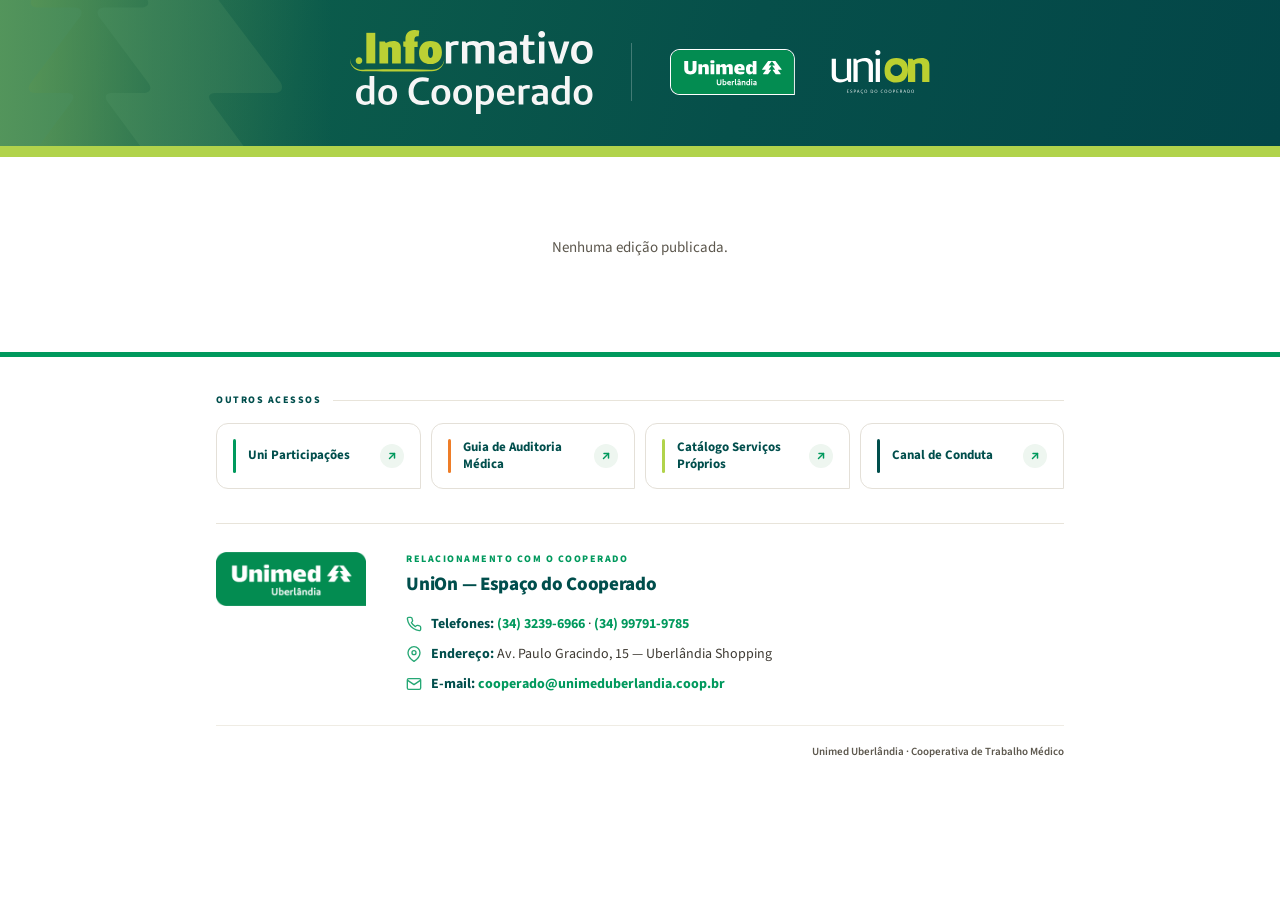
==== commit 68e922bb: "Espelho 06/11/2026 · Laura" ====
--- a/index.html
+++ b/index.html
@@ -295,7 +295,7 @@
 <body>
 <header class="hd" role="banner"><svg class="hd-deco" viewBox="0 0 300 183"preserveAspectRatio="xMinYMax slice" aria-hidden="true"><defs><linearGradient id="hdPin" x1="0" y1="0" x2="1" y2="0"><stop offset="0" stop-color="#5f9f5e"/><stop offset="1" stop-color="#2e7656" stop-opacity=".55"/></linearGradient></defs><path d="M20.74,177.02h56.1c3.29,0,5.06-1.01,6.83-3.29l36.42-49.43c.76-1.01,1.52-2.28,1.52-3.54,0-1.77-1.77-2.78-4.8-2.78h-20.95c-3.29,0-5.06-1.52-5.06-3.54,0-1.26.76-2.53,1.52-3.54l33.38-44.81c.76-1.01,1.52-2.28,1.52-3.54,0-2.02-1.77-3.54-5.06-3.54h-24.83c-3.29,0-5.06-1.26-5.06-3.29,0-1.26.76-2.78,1.52-3.79L126.19,8.85c1.77-2.28,4.3-3.03,6.58-3.03s4.8.76,6.58,3.03l32.41,43.08c.76,1.01,1.52,2.53,1.52,3.79,0,2.02-1.77,3.29-5.06,3.29h-24.83c-3.29,0-5.06,1.52-5.06,3.54,0,1.26.76,2.53,1.52,3.54l33.38,44.81c.76,1.01,1.52,2.28,1.52,3.54,0,2.02-1.77,3.54-5.06,3.54h-20.95c-3.03,0-4.8,1.01-4.8,2.78,0,1.26.76,2.53,1.52,3.54l36.42,49.43c1.77,2.28,3.79,3.29,6.83,3.29h56.1c4.05,0,6.32-1.52,6.32-4.05,0-1.52-.76-3.03-1.52-4.05l-32.88-44.63c-.76-1.01-1.52-2.28-1.52-3.54,0-1.77,1.77-2.78,4.8-2.78h39.45c4.05,0,6.07-1.52,6.07-4.05,0-1.52-.76-3.03-1.52-4.05L183.34,3.03c-1.52-2.02-3.03-3.03-6.58-3.03h-90.53c-2.28,0-4.8.51-6.58,3.03L1.52,109.89c-1.01,1.52-1.52,2.78-1.52,4.05,0,2.53,2.02,4.05,6.07,4.05h39.45c3.03,0,4.8,1.01,4.8,2.78,0,1.26-.76,2.53-1.52,3.54l-32.88,44.63c-.76,1.01-1.52,2.53-1.52,4.05,0,2.53,2.28,4.05,6.32,4.05Z" fill="url(#hdPin)" transform="translate(-103 -41) scale(1.45)"/></svg><h1 class="hd-sr">Informativo do Cooperado — Unimed Uberlândia</h1><div class="hd-in"><div class="hd-info"><svg aria-hidden="true" focusable="false" xmlns="http://www.w3.org/2000/svg" viewBox="0 0 311.31 107.77"><g><g><g><path fill="#bbd034" d="M7.29,39.31c0-2.41,1.79-4.2,4.26-4.2s4.2,1.79,4.2,4.2-1.79,4.26-4.2,4.26-4.26-1.79-4.26-4.26Z"/><path fill="#bbd034" d="M32.43,42.84h-11.48V3.64h11.48v39.2Z"/><path fill="#bbd034" d="M45.93,16.74c2.74-1.85,6.16-2.74,9.63-2.74,6.1,0,9.63,3.14,9.63,8.57v20.27h-11.2v-18.37c0-1.57-.67-2.35-2.52-2.35-.84,0-1.74.17-2.52.34v20.38h-11.2V14.84h7l1.18,1.9Z"/><path fill="#bbd034" d="M88.04,8.12c-.73-.11-1.18-.17-1.79-.17-2.46,0-3.64,1.62-3.64,4.87v2.02h4.2v7h-4.2v21h-11.48v-21l-2.8-.56v-6.44h2.8v-3.53c0-6.83,4.31-11.31,10.92-11.31,2.18,0,4.87.28,6.83.84l-.84,7.28Z"/><path fill="#bbd034" d="M88.6,29.46c0-9.63,5.32-15.46,14.67-15.46s14.67,4.87,14.67,14.5-5.54,15.18-14.67,15.18-14.67-4.93-14.67-14.22ZM106.47,28.95c0-4.76-1.06-7.11-3.19-7.11s-3.19,2.35-3.19,7.11,1.06,6.89,3.19,6.89,3.19-2.3,3.19-6.89Z"/><path fill="#f6f6f6" d="M128.36,16.8c2.24-1.74,4.93-2.69,8.18-2.69,1.18,0,2.35.28,3.08.56l-.73,4.98c-1.06-.22-1.79-.34-2.91-.34-2.24,0-4.37.56-6.05,1.4v22.12h-6.94V14.84h4.42l.95,1.96Z"/><path fill="#f6f6f6" d="M149.14,16.97c2.58-1.68,5.77-2.86,9.02-2.86,3.64,0,6.27,1.01,7.84,2.86,2.58-1.68,5.71-2.86,9.41-2.86,6.22,0,9.74,3.14,9.74,8.9v19.82h-6.94v-19.04c0-3.08-1.79-4.59-4.98-4.59-2.02,0-3.86.5-5.6,1.34.17.78.22,1.57.22,2.46v19.82h-6.89v-19.04c0-3.08-1.57-4.59-4.93-4.59-1.96,0-3.81.56-5.43,1.34v22.29h-6.94V14.84h4.42l1.06,2.13Z"/><path fill="#f6f6f6" d="M191.08,16.35c4.2-1.4,7.84-2.24,11.93-2.24,7.34,0,11.14,3.36,11.14,9.58v19.15h-4.42l-1.01-1.9c-2.46,1.74-5.21,2.63-8.51,2.63-5.82,0-9.63-3.25-9.63-8.18,0-5.71,4.2-9.02,11.48-9.02h5.15v-1.62c0-3.53-1.79-5.1-6.1-5.1-2.3,0-5.49.5-9.13,1.46l-.9-4.76ZM202.95,30.07c-3.53,0-5.6,1.79-5.6,4.7,0,2.52,1.9,4.2,4.82,4.2,1.79,0,3.53-.45,5.04-1.23v-7.67h-4.26Z"/><path fill="#f6f6f6" d="M237.34,42.11c-2.07,1.01-4.09,1.46-6.61,1.46-5.6,0-8.57-2.91-8.57-8.4v-15.85h-.06l-4.14-.45v-4.03h4.2l1.62-8.29h5.26v8.29h7.5v4.48h-7.5v14.73c0,3.08,1.57,4.54,4.65,4.54,1.29,0,2.18-.17,3.19-.62l.45,4.14Z"/><path fill="#f6f6f6" d="M250.33,5.6c0,2.58-1.74,4.31-4.37,4.31s-4.42-1.74-4.42-4.31,1.79-4.26,4.42-4.26,4.37,1.68,4.37,4.26ZM242.49,42.84V14.84h6.89v28h-6.89Z"/><path fill="#f6f6f6" d="M271.89,42.84h-8.46l-9.07-27.38v-.62h7.22l6.44,23.46,6.5-23.46h6.83v.62l-9.46,27.38Z"/><path fill="#f6f6f6" d="M283.65,29.23c0-9.58,5.1-15.12,14.06-15.12s13.61,4.98,13.61,14.56-5.21,14.9-13.89,14.9-13.78-5.04-13.78-14.34ZM304.26,28.95c0-6.5-2.35-9.86-6.55-9.86-4.48,0-7,3.36-7,9.86s2.41,9.63,6.66,9.63,6.89-3.36,6.89-9.63Z"/><path fill="#f6f6f6" d="M31.14,95.54h-3.87l-.78-1.76c-1.86,1.52-4.4,2.4-7.14,2.4-7.34,0-11.59-4.6-11.59-12.47s4.75-13.26,11.94-13.26c2.01,0,3.82.39,5.38,1.08v-12.67h6.07v36.69ZM25.07,76.07c-1.27-.78-2.64-1.27-4.55-1.27-3.96,0-6.6,3.47-6.6,8.76s2.49,8.27,6.6,8.27c1.96,0,3.38-.59,4.55-1.37v-14.38Z"/><path fill="#f6f6f6" d="M36.27,83.65c0-8.37,4.45-13.21,12.28-13.21s11.89,4.35,11.89,12.72-4.55,13.01-12.13,13.01-12.03-4.4-12.03-12.52ZM54.27,83.41c0-5.67-2.05-8.61-5.72-8.61-3.91,0-6.12,2.94-6.12,8.61s2.1,8.41,5.82,8.41,6.02-2.94,6.02-8.41Z"/><path fill="#f6f6f6" d="M101.87,94.76c-3.13,1.03-6.07,1.42-9.49,1.42-10.37,0-17.22-5.63-17.22-16.97s7.29-18.54,17.76-18.54c3.03,0,5.72.49,8.37,1.17l-.83,4.65c-2.49-.54-4.5-.78-6.95-.78-7.44,0-12.03,5.09-12.03,13.31s4.4,12.13,12.03,12.13c2.94,0,5.09-.25,7.48-.88l.88,4.5Z"/><path fill="#f6f6f6" d="M104.56,83.65c0-8.37,4.45-13.21,12.28-13.21s11.89,4.35,11.89,12.72-4.55,13.01-12.13,13.01-12.03-4.4-12.03-12.52ZM122.56,83.41c0-5.67-2.05-8.61-5.72-8.61-3.91,0-6.12,2.94-6.12,8.61s2.1,8.41,5.82,8.41,6.02-2.94,6.02-8.41Z"/><path fill="#f6f6f6" d="M132.44,83.65c0-8.37,4.45-13.21,12.28-13.21s11.89,4.35,11.89,12.72-4.55,13.01-12.13,13.01-12.03-4.4-12.03-12.52ZM150.44,83.41c0-5.67-2.05-8.61-5.72-8.61-3.91,0-6.12,2.94-6.12,8.61s2.1,8.41,5.82,8.41,6.02-2.94,6.02-8.41Z"/><path fill="#f6f6f6" d="M166.44,72.84c1.86-1.47,4.31-2.4,7.09-2.4,7.09,0,11.25,4.3,11.25,12.38s-4.45,13.35-11.69,13.35c-2.05,0-3.91-.44-5.38-1.12v12.72h-6.07v-36.69h3.86l.93,1.76ZM167.71,90.5c1.27.83,2.79,1.32,4.65,1.32,3.86,0,6.26-3.42,6.26-8.71s-2.25-8.32-6.26-8.32c-1.91,0-3.18.49-4.65,1.47v14.24Z"/><path fill="#f6f6f6" d="M211.29,93.63c-2.98,1.57-6.26,2.54-10.03,2.54-7.97,0-12.72-4.75-12.72-12.67s4.94-13.06,12.28-13.06c6.51,0,10.37,3.67,10.37,10.03,0,1.22-.1,2.45-.54,3.77h-16.05c.34,4.94,3.28,7.58,8.37,7.58,2.59,0,4.89-.59,7.29-1.61l1.03,3.42ZM205.67,79.88c0-3.62-1.81-5.53-4.99-5.53s-5.23,2.3-5.87,6.21h10.81l.05-.68Z"/><path fill="#f6f6f6" d="M221.08,72.79c1.96-1.52,4.3-2.35,7.14-2.35,1.03,0,2.05.24,2.69.49l-.64,4.35c-.93-.2-1.57-.29-2.54-.29-1.96,0-3.82.49-5.28,1.22v19.32h-6.07v-24.46h3.87l.83,1.71Z"/><path fill="#f6f6f6" d="M233.65,72.4c3.67-1.22,6.85-1.96,10.42-1.96,6.41,0,9.73,2.94,9.73,8.37v16.73h-3.86l-.88-1.66c-2.15,1.52-4.55,2.3-7.44,2.3-5.09,0-8.41-2.84-8.41-7.14,0-4.99,3.67-7.88,10.03-7.88h4.5v-1.42c0-3.08-1.57-4.45-5.33-4.45-2,0-4.79.44-7.97,1.27l-.78-4.16ZM244.02,84.39c-3.08,0-4.89,1.57-4.89,4.11,0,2.2,1.66,3.67,4.21,3.67,1.57,0,3.08-.39,4.4-1.08v-6.7h-3.72Z"/><path fill="#f6f6f6" d="M281.83,95.54h-3.86l-.78-1.76c-1.86,1.52-4.4,2.4-7.14,2.4-7.34,0-11.59-4.6-11.59-12.47s4.75-13.26,11.94-13.26c2.01,0,3.82.39,5.38,1.08v-12.67h6.07v36.69ZM275.76,76.07c-1.27-.78-2.64-1.27-4.55-1.27-3.96,0-6.6,3.47-6.6,8.76s2.5,8.27,6.6,8.27c1.96,0,3.38-.59,4.55-1.37v-14.38Z"/><path fill="#f6f6f6" d="M286.97,83.65c0-8.37,4.45-13.21,12.28-13.21s11.89,4.35,11.89,12.72-4.55,13.01-12.13,13.01-12.03-4.4-12.03-12.52ZM304.97,83.41c0-5.67-2.05-8.61-5.72-8.61-3.91,0-6.12,2.94-6.12,8.61s2.1,8.41,5.82,8.41,6.02-2.94,6.02-8.41Z"/></g><path fill="#bbd034" d="M120.88,37.32c.3,9.96-7.95,16.21-17.47,15.57-8.36.2-17.47.36-25.78.44-15.98.11-35.66.1-51.55-.25-2.94-.1-10.05-.12-12.97-.39C5.63,51.87-.48,44.87.03,37.32c.3,7.05,6.19,13.25,13.26,13.66,2.63.05,10-.21,12.8-.24,15.86-.34,35.6-.36,51.55-.25,8.29.08,17.44.23,25.78.44,8.97,1.14,16.8-4.34,17.47-13.61h0Z"/></g></g></svg></div><span class="hd-sep" aria-hidden="true"></span><div class="hd-mk"><svg aria-hidden="true" focusable="false" xmlns="http://www.w3.org/2000/svg" viewBox="0 0 695.9 123.39"><g><g><g><path fill="#fff" d="M308.52,0H26.44C11.86,0,0,11.86,0,26.45v70.5c0,14.58,11.86,26.45,26.44,26.45h308.53V26.45c0-14.58-11.86-26.45-26.45-26.45ZM332.03,120.45H26.44c-12.98,0-23.51-10.53-23.51-23.51V26.45C2.94,13.46,13.46,2.94,26.44,2.94h282.08c12.98,0,23.51,10.52,23.51,23.51v94.01Z"/><path fill="#038c51" d="M332.03,26.45v94.01H26.44c-12.98,0-23.51-10.53-23.51-23.51V26.45C2.94,13.46,13.46,2.94,26.44,2.94h282.08c12.98,0,23.51,10.52,23.51,23.51Z"/><g><path fill="#fff" d="M137.98,91.1c0,3.79-2.16,6.15-6.21,6.15s-6.28-2.36-6.28-6.15v-9.56h2.8v9.32c0,2.18,1.32,3.75,3.46,3.75s3.44-1.56,3.44-3.75v-9.32h2.8v9.56Z"/><path fill="#fff" d="M151.51,91.26c0,3.66-2.23,5.99-5.29,5.99-1.19,0-2.2-.29-2.98-.95l-.29.66h-1.87v-16.53h2.75v5.82c.75-.4,1.63-.59,2.62-.59,3.15,0,5.05,2.05,5.05,5.6ZM148.69,91.35c0-2.14-1.12-3.31-2.89-3.31-.68,0-1.37.13-1.96.42v5.62c.57.44,1.19.66,1.96.66,1.81,0,2.89-1.12,2.89-3.39Z"/><path fill="#fff" d="M163.45,96.3c-1.28.68-2.69.95-4.21.95-3.86,0-6.06-2.34-6.06-5.84s2.14-5.75,5.53-5.75c2.95,0,4.69,1.7,4.69,4.61,0,.44-.09,1.34-.24,1.94h-7.14c.31,1.83,1.61,2.56,3.75,2.56,1.1,0,1.89-.15,3-.59l.68,2.14ZM156.09,90h4.67v-.09c0-1.15-.9-2.05-2.18-2.05s-2.14.88-2.49,2.14Z"/><path fill="#fff" d="M172.38,85.88l-.4,2.6c-.42-.09-.73-.13-1.1-.13-.9,0-1.72.22-2.38.57v8.04h-2.75v-11.02h1.89l.42.95c.84-.79,1.85-1.23,3.04-1.23.48,0,.97.11,1.28.22Z"/><path fill="#fff" d="M179.43,96.79c-.71.31-1.32.46-2.23.46-1.72,0-3.02-.86-3.02-3.06v-13.75h2.73v12.94c0,1.01.48,1.34,1.26,1.34.31,0,.57-.04.86-.15l.4,2.23Z"/><path fill="#fff" d="M189.7,89.45v7.51h-1.7l-.4-.68c-.79.62-1.74.97-3.02.97-2.58,0-4.08-1.45-4.08-3.42,0-2.07,1.45-3.46,4.25-3.46h2.18v-.4c0-1.21-.93-1.87-2.62-1.87-.95,0-2.07.18-3.06.46l-.46-2.29c1.37-.4,2.89-.62,4.17-.62,3.44,0,4.74,1.56,4.74,3.79ZM184.06,84.63h-2.86v-.22l2.58-3.2h2.78l2.47,3.2v.22h-2.82l-1.04-1.32h-.09l-1.01,1.32ZM185.09,95.03c.64,0,1.28-.13,1.85-.42v-2.14h-1.92c-1.19,0-1.7.53-1.7,1.26,0,.82.68,1.3,1.76,1.3Z"/><path fill="#fff" d="M202.19,89.32v7.65h-2.75v-6.85c0-1.21-.62-1.87-1.94-1.87-.82,0-1.65.22-2.36.6v8.13h-2.75v-11.02h1.87l.33.79c.97-.64,2.18-1.08,3.72-1.08,2.45,0,3.88,1.43,3.88,3.66Z"/><path fill="#fff" d="M214.8,80.44v16.53h-1.87l-.29-.68c-.77.62-1.76.97-3.04.97-3.17,0-5.29-2.18-5.29-5.66s2.23-5.93,5.49-5.93c.86,0,1.61.13,2.25.4v-5.62h2.75ZM210.13,94.76c.73,0,1.37-.22,1.92-.57v-5.75c-.62-.31-1.23-.4-1.81-.4-2.01,0-3.06,1.54-3.06,3.44,0,2.01,1.17,3.28,2.95,3.28Z"/><path fill="#fff" d="M220.95,82.31c0,1.04-.71,1.7-1.74,1.7s-1.76-.66-1.76-1.7.71-1.67,1.76-1.67,1.74.66,1.74,1.67ZM220.57,96.97h-2.75v-11.02h2.75v11.02Z"/><path fill="#fff" d="M232.21,89.45v7.51h-1.7l-.4-.68c-.79.62-1.74.97-3.02.97-2.58,0-4.08-1.45-4.08-3.42,0-2.07,1.45-3.46,4.25-3.46h2.18v-.4c0-1.21-.93-1.87-2.62-1.87-.95,0-2.07.18-3.06.46l-.46-2.29c1.37-.4,2.89-.62,4.17-.62,3.44,0,4.74,1.56,4.74,3.79ZM227.6,95.03c.64,0,1.28-.13,1.85-.42v-2.14h-1.92c-1.19,0-1.7.53-1.7,1.26,0,.82.68,1.3,1.76,1.3Z"/></g><path fill="#fff" d="M38.2,33.08c0-.4.35-.76.76-.76h9.06c.4,0,.76.35.76.76v20.34c0,3.78,1.81,6.09,5.94,6.09s5.89-2.32,5.89-6.09v-20.34c0-.4.35-.76.76-.76h9.06c.4,0,.76.35.76.76v19.74c0,8.86-4.43,15.26-16.47,15.26s-16.52-6.4-16.52-15.26v-19.74ZM76.22,66.82v-25.18c0-.4.35-.76.76-.76h8.56c.4,0,.76.35.76.76v4.58c1.21-3.63,5.24-5.84,9.52-5.84,5.04,0,8.21,2.62,8.21,9.57v16.87c0,.4-.35.76-.76.76h-8.56c-.4,0-.76-.35-.76-.76v-14.91c0-2.42-.81-3.88-3.73-3.88s-3.93.55-3.93,1.46v17.32c0,.4-.35.76-.76.76h-8.56c-.4,0-.76-.35-.76-.76ZM113.78,30.26c4.38,0,5.59.4,5.59,3.98s-1.21,4.03-5.59,4.03-5.64-.35-5.64-4.03,1.26-3.98,5.64-3.98ZM108.8,41.64c0-.4.35-.76.76-.76h8.56c.4,0,.76.35.76.76v25.18c0,.4-.35.76-.76.76h-8.56c-.4,0-.76-.35-.76-.76v-25.18ZM123.9,41.64c0-.4.35-.76.76-.76h8.56c.4,0,.76.35.76.76v4.58c1.21-3.63,5.19-5.84,9.16-5.84s6.65,1.66,7.65,5.54c1.36-3.47,5.39-5.54,9.37-5.54,4.99,0,8.26,2.62,8.26,9.06v17.37c0,.4-.35.76-.76.76h-8.56c-.4,0-.76-.35-.76-.76v-14.91c0-2.42-.81-3.88-3.47-3.88s-3.68.55-3.68,1.46v17.32c0,.4-.35.76-.76.76h-8.56c-.4,0-.76-.35-.76-.76v-14.91c0-2.42-.81-3.88-3.47-3.88s-3.68.55-3.68,1.46v17.32c0,.4-.35.76-.76.76h-8.56c-.4,0-.76-.35-.76-.76v-25.18ZM186.85,40.38c9.32,0,13.39,5.14,13.39,13.09,0,1.71.05,3.37-1.96,3.37h-15.56c.5,3.17,2.32,4.33,8.31,4.33h7.65c.5,0,.91.45.81.96l-.81,4.08c-.05.25-.15.4-.3.45-2.42,1.01-5.99,1.41-10.17,1.41-10.98,0-15.91-5.29-15.91-13.95s4.78-13.75,14.55-13.75ZM190.98,51.92c0-3.12-.91-5.09-3.98-5.09-2.57,0-4.03,1.21-4.38,5.09h8.36ZM213.43,40.38c4.08,0,6.85,1.96,8.46,5.24v-12.56c0-.4.35-.76.76-.76h8.56c.4,0,.76.35.76.76v33.75c0,.4-.35.76-.76.76h-8.56c-.4,0-.76-.35-.76-.76v-3.98c-1.61,3.27-4.38,5.24-8.46,5.24-6.95,0-9.67-5.74-9.67-13.85s2.72-13.85,9.67-13.85ZM218.52,60.78c2.37,0,3.37-1.06,3.37-2.42v-8.56c0-1.41-1.31-2.11-3.37-2.11-2.97,0-4.18,2.06-4.18,6.55s1.21,6.55,4.18,6.55Z"/><path fill="#fff" d="M250.95,67.58h11.17c.65,0,1.01-.2,1.36-.65l7.25-9.85c.15-.2.3-.45.3-.71,0-.35-.35-.55-.96-.55h-4.17c-.65,0-1.01-.3-1.01-.71,0-.25.15-.5.3-.71l6.65-8.93c.15-.2.3-.45.3-.71,0-.4-.35-.71-1.01-.71h-4.94c-.65,0-1.01-.25-1.01-.65,0-.25.15-.55.3-.76l6.46-8.58c.35-.45.86-.6,1.31-.6s.96.15,1.31.6l6.46,8.58c.15.2.3.5.3.76,0,.4-.35.65-1.01.65h-4.94c-.65,0-1.01.3-1.01.71,0,.25.15.5.3.71l6.65,8.93c.15.2.3.45.3.71,0,.4-.35.71-1.01.71h-4.17c-.6,0-.96.2-.96.55,0,.25.15.5.3.71l7.25,9.85c.35.45.76.65,1.36.65h11.17c.81,0,1.26-.3,1.26-.81,0-.3-.15-.6-.3-.81l-6.55-8.89c-.15-.2-.3-.45-.3-.71,0-.35.35-.55.96-.55h7.86c.81,0,1.21-.3,1.21-.81,0-.3-.15-.6-.3-.81l-16.07-21.28c-.3-.4-.6-.6-1.31-.6h-18.03c-.45,0-.96.1-1.31.6l-15.56,21.28c-.2.3-.3.55-.3.81,0,.5.4.81,1.21.81h7.86c.6,0,.96.2.96.55,0,.25-.15.5-.3.71l-6.55,8.89c-.15.2-.3.5-.3.81,0,.5.45.81,1.26.81Z"/></g><g><g><path fill="#fff" d="M474.77,117.46v-8.04h5v.81h-3.93v2.81h2.88v.83h-2.88v2.78h3.93v.81h-5Z"/><path fill="#fff" d="M483.58,117.14l.23-.79c.32.11.69.2,1.13.28s.82.12,1.17.12c.59,0,1.05-.13,1.37-.38.32-.25.48-.6.48-1.05,0-.32-.12-.58-.37-.78s-.66-.38-1.25-.54c-.22-.07-.41-.13-.56-.17s-.33-.11-.54-.19-.38-.16-.51-.24c-.14-.08-.28-.18-.43-.29s-.27-.24-.35-.38-.16-.29-.22-.46-.08-.37-.08-.57c0-.71.26-1.29.78-1.72s1.22-.66,2.09-.66,1.62.13,2.37.38l-.22.82c-.77-.23-1.47-.35-2.11-.35-.56,0-1,.13-1.33.39s-.49.61-.49,1.05c0,.15.03.29.09.42.06.13.14.23.23.32.09.09.22.17.39.25s.32.14.46.19c.14.05.33.11.56.18.98.29,1.66.61,2.05.95.38.34.57.8.57,1.38,0,.72-.26,1.3-.79,1.71-.53.42-1.25.62-2.18.62-.44,0-.88-.04-1.34-.13-.45-.09-.85-.2-1.19-.34h0Z"/><path fill="#fff" d="M493.38,117.46v-8.04h2.71c.83,0,1.46.21,1.92.61.45.41.67.99.67,1.74s-.23,1.36-.7,1.79c-.46.43-1.11.64-1.93.64h-1.59v3.25h-1.07ZM494.45,113.4h1.53c.48,0,.87-.14,1.16-.43s.44-.68.44-1.18-.14-.88-.41-1.15c-.28-.27-.66-.41-1.16-.41h-1.56v3.17h0Z"/><path fill="#fff" d="M501.52,117.46v-.1l2.69-7.93h1.34l2.56,7.93v.1h-1.14l-.63-2.14h-3.1l-.67,2.14h-1.06,0ZM503.51,114.49h2.59l-1.27-4.27-1.33,4.27Z"/><path fill="#fff" d="M511.51,113.61c0-1.3.38-2.34,1.13-3.13s1.73-1.19,2.94-1.19c.65,0,1.31.08,1.98.25l-.15.82c-.57-.13-1.15-.2-1.73-.2-.95,0-1.7.31-2.26.93-.56.62-.84,1.45-.84,2.49s.27,1.77.8,2.32c.53.55,1.29.82,2.27.82.68,0,1.31-.08,1.87-.23l.16.78c-.64.21-1.32.32-2.05.33l-.04.43c.39.03.7.15.94.34s.35.44.35.75c0,.36-.15.65-.46.89s-.7.36-1.19.36c-.31,0-.59-.04-.85-.12s-.47-.18-.63-.3l.22-.48c.29.21.63.32,1.03.32.28,0,.5-.07.67-.2.17-.13.25-.31.25-.51s-.09-.38-.26-.48-.44-.18-.79-.22l.11-.79c-1.09-.09-1.94-.47-2.55-1.15s-.92-1.61-.92-2.82h0Z"/><path fill="#fff" d="M521.34,113.5c0-1.32.34-2.35,1.01-3.09s1.6-1.11,2.78-1.11,2.11.36,2.75,1.08c.65.72.97,1.74.97,3.06s-.34,2.31-1.01,3.06c-.67.74-1.6,1.12-2.78,1.12s-2.1-.36-2.75-1.08-.97-1.73-.97-3.03h0ZM522.41,113.47c0,1.02.24,1.82.71,2.4s1.13.86,1.96.86,1.51-.29,1.99-.86c.47-.58.71-1.38.71-2.43s-.24-1.85-.71-2.42c-.47-.57-1.14-.85-1.99-.85s-1.5.29-1.97.86-.71,1.39-.71,2.44h0Z"/><path fill="#fff" d="M538.5,117.46v-8.04h2.64c1.27,0,2.22.33,2.86.99.63.66.95,1.67.95,3.01,0,2.69-1.27,4.03-3.8,4.03h-2.64,0ZM539.57,116.66h1.47c1.88,0,2.81-1.08,2.81-3.22,0-1.07-.23-1.88-.69-2.4-.46-.53-1.16-.79-2.1-.79h-1.49v6.42h0Z"/><path fill="#fff" d="M548.69,113.5c0-1.32.34-2.35,1.01-3.09s1.6-1.11,2.78-1.11,2.11.36,2.75,1.08c.65.72.97,1.74.97,3.06s-.34,2.31-1.01,3.06c-.67.74-1.6,1.12-2.78,1.12s-2.1-.36-2.75-1.08-.97-1.73-.97-3.03h0ZM549.76,113.47c0,1.02.24,1.82.71,2.4s1.13.86,1.96.86,1.51-.29,1.99-.86c.47-.58.71-1.38.71-2.43s-.24-1.85-.71-2.42c-.47-.57-1.14-.85-1.99-.85s-1.5.29-1.97.86-.71,1.39-.71,2.44h0Z"/><path fill="#fff" d="M565.34,113.61c0-1.3.37-2.34,1.12-3.13.75-.79,1.73-1.19,2.94-1.19.65,0,1.31.08,1.98.25l-.15.82c-.57-.13-1.15-.2-1.73-.2-.94,0-1.7.31-2.25.93-.56.62-.83,1.45-.83,2.49s.27,1.77.8,2.32c.53.55,1.29.82,2.27.82.68,0,1.31-.08,1.87-.23l.16.78c-.69.22-1.43.33-2.21.33-1.24,0-2.21-.34-2.9-1.03s-1.05-1.67-1.05-2.97h0Z"/><path fill="#fff" d="M575.17,113.5c0-1.32.34-2.35,1.01-3.09s1.6-1.11,2.79-1.11,2.11.36,2.75,1.08c.65.72.97,1.74.97,3.06s-.34,2.31-1.01,3.06c-.67.74-1.6,1.12-2.78,1.12s-2.1-.36-2.75-1.08-.97-1.73-.97-3.03ZM576.24,113.47c0,1.02.24,1.82.71,2.4.47.57,1.13.86,1.96.86s1.51-.29,1.99-.86c.47-.58.71-1.38.71-2.43s-.24-1.85-.71-2.42c-.47-.57-1.14-.85-1.99-.85s-1.5.29-1.97.86c-.47.57-.71,1.39-.71,2.44h0Z"/><path fill="#fff" d="M586.45,113.5c0-1.32.34-2.35,1.01-3.09s1.6-1.11,2.79-1.11,2.11.36,2.75,1.08c.65.72.97,1.74.97,3.06s-.34,2.31-1.01,3.06c-.67.74-1.6,1.12-2.78,1.12s-2.1-.36-2.75-1.08c-.65-.72-.97-1.73-.97-3.03ZM587.52,113.47c0,1.02.24,1.82.71,2.4.47.57,1.13.86,1.96.86s1.51-.29,1.99-.86c.47-.58.71-1.38.71-2.43s-.24-1.85-.71-2.42c-.47-.57-1.14-.85-1.99-.85s-1.5.29-1.97.86c-.47.57-.71,1.39-.71,2.44h0Z"/><path fill="#fff" d="M598.26,117.46v-8.04h2.71c.83,0,1.47.21,1.92.61s.67.99.67,1.74-.23,1.36-.7,1.79c-.46.43-1.11.64-1.93.64h-1.59v3.25h-1.07ZM599.33,113.4h1.53c.48,0,.87-.14,1.16-.43s.44-.68.44-1.18-.14-.88-.41-1.15c-.28-.27-.66-.41-1.16-.41h-1.56v3.17h0Z"/><path fill="#fff" d="M607.87,117.46v-8.04h5v.81h-3.94v2.81h2.88v.83h-2.88v2.78h3.94v.81h-5Z"/><path fill="#fff" d="M617.05,117.46v-8.04h3c.78,0,1.39.22,1.84.64.44.43.66,1.02.66,1.77,0,.55-.13,1.02-.38,1.42s-.6.68-1.06.86l1.57,3.25v.1h-1.16l-1.4-3.16h-.14s-1.87,0-1.87,0v3.15h-1.07,0ZM618.12,113.49h1.75c.46,0,.84-.15,1.14-.45.29-.3.44-.69.44-1.18,0-.52-.13-.92-.4-1.21-.27-.29-.65-.43-1.14-.43h-1.79v3.25Z"/><path fill="#fff" d="M626.23,117.46v-.1l2.69-7.93h1.34l2.56,7.93v.1h-1.14l-.63-2.14h-3.1l-.67,2.14h-1.06,0ZM628.22,114.49h2.59l-1.27-4.27-1.33,4.27Z"/><path fill="#fff" d="M636.9,117.46v-8.04h2.64c1.27,0,2.22.33,2.86.99.63.66.95,1.67.95,3.01,0,2.69-1.27,4.03-3.8,4.03h-2.64ZM637.97,116.66h1.47c1.88,0,2.81-1.08,2.81-3.22,0-1.07-.23-1.88-.69-2.4-.46-.53-1.16-.79-2.1-.79h-1.49v6.42h0Z"/><path fill="#fff" d="M647.09,113.5c0-1.32.34-2.35,1.01-3.09s1.6-1.11,2.79-1.11,2.11.36,2.75,1.08c.65.72.97,1.74.97,3.06s-.34,2.31-1.01,3.06c-.67.74-1.6,1.12-2.78,1.12s-2.1-.36-2.75-1.08c-.65-.72-.97-1.73-.97-3.03ZM648.16,113.47c0,1.02.24,1.82.71,2.4.47.57,1.13.86,1.96.86s1.51-.29,1.99-.86c.47-.58.71-1.38.71-2.43s-.24-1.85-.71-2.42c-.47-.57-1.14-.85-1.99-.85s-1.5.29-1.97.86c-.47.57-.71,1.39-.71,2.44h0Z"/></g><g><path fill="#fff" d="M552.51,14.63c-1.26-1.24-1.89-2.86-1.89-4.88s.63-3.64,1.89-4.88,2.93-1.86,5-1.86,3.73.62,5,1.86,1.9,2.86,1.9,4.88-.63,3.64-1.9,4.88c-1.27,1.24-2.93,1.86-5,1.86s-3.74-.62-5-1.86ZM551.85,88.24V25.94h11.32v62.3h-11.32Z"/><path fill="#bbd030" d="M638.47,88.24V25.94h12.21l2.36,4.48c6.21-4.16,13.34-6.24,21.38-6.24,6.92,0,12.23,1.65,15.93,4.96,3.7,3.3,5.55,8.02,5.55,14.14v44.96h-19.41v-41.78c0-2.72-.71-4.75-2.14-6.09-1.42-1.34-3.66-2.01-6.71-2.01-2.85,0-6.1.67-9.77,2.01v47.87h-19.41Z"/><path fill="#bbd030" d="M630.3,32.45c-5.44-5.52-13.13-8.27-23.04-8.27s-17.92,2.97-23.45,8.91c-5.54,5.94-8.3,14.26-8.3,24.97s2.72,18.2,8.15,23.7c5.43,5.5,13.18,8.24,23.24,8.24s17.61-2.97,23.19-8.91c5.59-5.94,8.38-14.1,8.38-24.49s-2.72-18.64-8.17-24.15h0ZM606.99,72.7c-8.62,0-15.61-6.99-15.61-15.61s6.99-15.61,15.61-15.61,15.61,6.99,15.61,15.61-6.99,15.61-15.61,15.61Z"/><path fill="#fff" d="M492.11,88.24V25.94h7.42l1.76,4.87c2.96-1.91,6.34-3.45,10.13-4.62,3.79-1.18,7.55-1.76,11.29-1.76,7.16,0,12.56,1.62,16.2,4.87,3.64,3.24,5.46,8.03,5.46,14.36v44.59h-11.32v-43.13c0-4.09-1.11-7.15-3.31-9.16-2.21-2.01-5.67-3.01-10.37-3.01-5.15,0-10.46,1.44-15.94,4.32v50.98h-11.32Z"/><path fill="#fff" d="M433.79,69.92V25.94h11.32v42.34c0,4.18,1.2,7.38,3.61,9.61,2.41,2.23,6.04,3.34,10.9,3.34s9.79-1.4,14.94-4.2V25.94h11.32v62.3h-7.28l-1.93-4.99c-6.15,4.34-12.98,6.51-20.5,6.51s-12.82-1.72-16.64-5.17c-3.82-3.45-5.73-8.34-5.73-14.66h0Z"/></g></g></g></g></svg></div></div></header>
 <div id="app"></div>
-<script>window.__BOOT={"dados":{"edicoes":[{"id":"e26d0nzs","rotulo":"06/11/2026","dia":"6","mes":"nov","ano":"2026","curta":"06/11/2026","status":"espelho","pautas":[{"sessao":"","titulo":"","texto":"","imagem":"","imagens":[],"video":"","videos":[],"destaque":"","destaques":[],"ordem":["texto","destaques","fotos","videos","botoes","evento"],"botoes":[],"evento":null}]},{"id":"enxsgjt5","rotulo":"06/11/2026","dia":"6","mes":"nov","ano":"2026","curta":"06/11/2026","status":"online","pautas":[{"sessao":"GOVERNANÇA","titulo":"Assembleia Geral Extraordinária","texto":"<p>No dia 18 de novembro de 2026 (quarta-feira), será realizada a Assembleia Geral Extraordinária (AGE) da Unimed Uberlândia.</p><p>O encontro terá como foco a reforma estatuária.</p><p><strong><mark class=\"r-verde\">Sua participação também conta pontos no CooperAtivo!</mark></strong></p><p>A participação na Assembleia vale 10 pontos, distribuídos da seguinte forma:<br>5 pontos pela participação na Assembleia;<br>5 pontos pela votação nas pautas apresentadas.</p>","imagem":"","imagens":[],"video":"","videos":[],"destaque":"<p>Contamos com a sua participação neste importante momento de transparência e acompanhamento da nossa Cooperativa.</p>","destaques":[{"t":"<p>Contamos com a sua participação neste importante momento de transparência e acompanhamento da nossa Cooperativa.</p>","c":"verde"}],"ordem":["texto","destaques","botoes","evento","fotos","videos"],"botoes":[{"texto":"Edital de Convocação da Assembleia","link":"https://mktcomunicacao.aflip.in/50ecf3ccc4.html"}],"evento":{"ativo":true,"titulo":"Assembleia Geral Extraordinária","dia":"18","mes":"nov","local":"Gaudium Hall – Av. Concórdia, 100 – Altamira","horario":"19h (3ª convocação)","formato":"Presencial"}},{"sessao":"RELACIONAMENTO COM O COOPERADO","titulo":"Participe da Pesquisa de Satisfação!","texto":"<p>Desde o dia 03 de novembro, está aberta a nossa Pesquisa Anual de Satisfação para Cooperados(as). Este é um momento importante para aprimorarmos, cada vez mais, a experiência do cooperado na Unimed Uberlândia.</p><p>A pesquisa é conduzida pelo Instituto Xtrategie, que garante o tratamento confidencial de todas as respostas.<br><br>A sua participação faz toda a diferença. Cada resposta fortalece o nosso compromisso com uma cooperativa mais eficiente, próxima e atenta às necessidades dos médicos cooperados.</p><p>Mesmo com a solicitação de identificação, somente a empresa contratada tem acesso a esses dados. A Unimed Uberlândia recebe as informações de forma compilada e anonimizada.</p><p><strong>Quando:</strong> Aberta desde 03 de novembro</p><p>📩 O convite foi enviado por e-mail pelo parceiro Xtrategie.</p>","imagem":"","imagens":[],"video":"","videos":[],"destaque":"<p>⭐ A participação vale 10 pontos no CooperAtivo.</p>","destaques":[{"t":"<p>⭐ A participação vale 10 pontos no CooperAtivo.</p>","c":"verde"}],"ordem":["texto","destaques","fotos","videos","botoes","evento"],"botoes":[{"texto":"Se preferir, acesse diretamente aqui!","link":"https://www.research.net/r/H6XMTG6"}],"evento":null},{"sessao":"RELACIONAMENTO COM O COOPERADO","titulo":"Dia do Médico 2026: retire seu presente","texto":"<p>Dia do Médico 2026: seu presente continua te esperando!</p><p>Se você ainda não passou por aqui, a nossa homenagem segue de pé! Seu presente, com um carregador portátil e uma mochila, está reservado no Espaço do Cooperado.</p><p>O presente inclui um carregador portátil e uma mochila.</p><p><strong>Horário:</strong> Das 7h30 às 18h, de segunda a sexta-feira</p><p><strong>Onde:</strong> UniOn – Espaço do Cooperado, Av. Paulo Gracindo, 15 – Uberlândia Shopping</p>","imagem":"","imagens":[],"video":"","videos":[],"destaque":"<p>Seu presente está esperando por você! 💚</p>","destaques":[{"t":"<p>Seu presente está esperando por você! 💚</p>","c":"verde"}],"ordem":["texto","destaques","fotos","videos","botoes","evento"],"botoes":[],"evento":null},{"sessao":"RELACIONAMENTO COM O COOPERADO","titulo":"Pesquisa de Benefícios do Programa CooperAtivo Unimed Uberlândia","texto":"<p>O Programa CooperAtivo foi criado para fortalecer a relação entre Sócio e Cooperativa! E reconhecimento de verdade é aquele que tem valor para quem recebe.</p><p>Por isso, antes de planejar o próximo ciclo, queremos saber quais benefícios você mais aprecia e o que temos oportunidade de melhorar.<br><br>Para que o programa continue alinhado às suas necessidades e expectativas, queremos conhecer sua opinião sobre os benefícios atualmente oferecidos. Hoje, conforme a pontuação alcançada, o CooperAtivo oferece:</p><p>🛡️ Seguro de Vida<br>🤝 Auxílio Funerário<br>🩺 Reembolso da anuidade do CRM<br>💚 Subsídio no Plano de Saúde<br>🎓 Subsídio para Desenvolvimento (Especialização, Congresso...)<br>📚 Reembolso do UpToDate<br>🍽️ Voucher Restaurante<br>🌴 Day Off</p><p>Benefícios oferecidos conforme a pontuação alcançada no CooperAtivo.</p>","imagem":"","imagens":[],"video":"","videos":[],"destaque":"<p>Queremos saber quais benefícios você mais aprecia e o que temos oportunidade de melhorar.</p>","destaques":[{"t":"<p>Queremos saber quais benefícios você mais aprecia e o que temos oportunidade de melhorar.</p>","c":"verde"}],"ordem":["texto","destaques","fotos","videos","botoes","evento"],"botoes":[{"texto":"Responda à pesquisa","link":"https://forms.cloud.microsoft/pages/responsepage.aspx?id=WNLciQZ4_EmfBkJF6Uc4hZ4OuuuHWkVNowVnqK1vNVRUNDdJWFVZM040SjRIMzZCOTg0QU0yQjE4TC4u&route=shorturl"}],"evento":null},{"sessao":"RELACIONAMENTO COM O COOPERADO","titulo":"💚 Seu cuidado escreve nossa história. Agora, queremos contar a sua!","texto":"<p>Para celebrar os 55 anos da Unimed Uberlândia, estamos preparando um livro especial com histórias reais dos nossos médicos cooperados!</p><p>Queremos conhecer as experiências que marcaram a sua trajetória na medicina: da escolha da profissão e dos tempos de faculdade aos encontros com pacientes, desafios superados e momentos que reforçaram a sua vocação.<br><br>E a sua história pode fazer parte desse livro!<br><br>É só preencher o formulário e contar, em poucas palavras, qual experiência você gostaria de compartilhar. Não precisa escrever a história completa! As inscrições vão até o dia 15/11.</p><p><strong>Como participar?Informações importantes:</strong></p><p>🩺 A participação é exclusiva para médicos cooperados da Unimed Uberlândia;<br>📝 Cada cooperado pode inscrever uma história, com um breve resumo obrigatório;<br>🎟️ As vagas são limitadas. Se houver mais interessados do que vagas, será feito um sorteio;<br>🎙️ Os sorteados serão entrevistados pela jornalista Mônica Cunha, autora do livro, que transformará os relatos em textos;<br>🔒 As histórias devem preservar o sigilo médico e a privacidade dos pacientes.</p><p><strong>Quando:</strong> Inscrições até 15/11</p><p><strong>Onde:</strong> Formulário de inscrição</p><p>Afinal, por trás de cada cuidado, existe uma história. E queremos contar a sua! 💚</p>","imagem":"","imagens":[],"video":"","videos":[],"destaque":"<p>Você não precisa ter vivido algo extraordinário. O que importa é que a história tenha significado para você.<br><br>Esta é a chance de registrar a sua trajetória e deixar um legado para as próximas gerações de médicos.</p>","destaques":[{"t":"<p>Você não precisa ter vivido algo extraordinário. O que importa é que a história tenha significado para você.<br><br>Esta é a chance de registrar a sua trajetória e deixar um legado para as próximas gerações de médicos.</p>","c":"verde"}],"ordem":["texto","destaques","fotos","videos","botoes","evento"],"botoes":[{"texto":"Inscreva-se e conte sua história!","link":"https://forms.cloud.microsoft/pages/responsepage.aspx?id=WNLciQZ4_EmfBkJF6Uc4hWB1FnJHJ-1AnxNGJrCKv1ZUOFpBMzlXSFFaQlQ5NUQ3M0hIV1owNkRFUC4u&route=shorturl"}],"evento":null},{"sessao":"RELACIONAMENTO COM O COOPERADO","titulo":"Atualização Cadastral 2026: não deixe para depois!","texto":"<p>Todo ano, a Cooperativa confere os dados dos cooperados, e a sua parte é rápida: entrar, conferir e confirmar. Se você ainda não fez, é hora de resolver!</p><p>Acesse o Aplicativo do Cooperado, o Portal do Cooperado ou o Forms da campanha.<br><br>Confira seus dados e atualize o que mudou.<br><br>Confirme, mesmo que nada tenha mudado. A confirmação é obrigatória.</p><p><strong>Passo a passoOnde atualizar:</strong></p><p>📱 Aplicativo do Cooperado;<br>💻 Portal do Cooperado;<br>📝 Forms da campanha.</p><p><strong>Onde:</strong> Aplicativo do Cooperado, Portal do Cooperado ou Forms da campanha</p><p>Dúvidas? Fale com a equipe de Relacionamento com o Cooperado.</p>","imagem":"","imagens":[],"video":"","videos":[],"destaque":"<p>É rápido, e a confirmação dos dados é obrigatória, mesmo que nada tenha mudado.<br><br>⭐ Participe e ganhe 10 pontos no CooperAtivo!</p>","destaques":[{"t":"<p>É rápido, e a confirmação dos dados é obrigatória, mesmo que nada tenha mudado.<br><br>⭐ Participe e ganhe 10 pontos no CooperAtivo!</p>","c":"verde"}],"ordem":["texto","destaques","fotos","videos","botoes","evento"],"botoes":[{"texto":"Clique e Participe!","link":"https://forms.cloud.microsoft/pages/responsepage.aspx?id=WNLciQZ4_EmfBkJF6Uc4hZ4OuuuHWkVNowVnqK1vNVRUOExPRTdYWk9KUE1QUUpDWEk1OVNXQ1lDMC4u&route=shorturl"}],"evento":null},{"sessao":"RELACIONAMENTO COM O COOPERADO","titulo":"Encerramento das atividades da Unidade Check-Up Vinhedos","texto":"<p>Informamos que a Unidade Check-Up Vinhedos terá suas atividades descontinuadas de forma gradual, conforme o cronograma abaixo:</p><p>📅 De 1º a 15 de dezembro: atendimento parcial, funcionando apenas no período da manhã.<br><br>📅 A partir de 15 de dezembro: encerramento definitivo das atividades da unidade, com descontinuidade total dos atendimentos.</p><p>Os cooperados que habitualmente encaminham seus pacientes para esta unidade poderão direcioná-los para o Espaço + Unimed, localizado no Uberlândia Shopping, que seguirá disponível para atendimento.</p><p><strong>Quando:</strong> De 1º a 15 de dezembro: atendimento parcial. · A partir de 15 de dezembro: encerramento definitivo</p><p><strong>Horário:</strong> Unidade Check-Up Vinhedos: apenas no período da manhã durante o atendimento parcial. · · Espaço + Unimed: segunda a sexta das 07h às 18h; sábado das 8h às 12h</p><p><strong>Onde:</strong> Unidade Check-Up Vinhedos — unidade a ser descontinuada. · Espaço + Unimed — Uberlândia Shopping, alternativa para atendimento</p><p>Agradecemos a compreensão e permanecemos à disposição para quaisquer esclarecimentos.</p>","imagem":"","imagens":[],"video":"","videos":[],"destaque":"<p>A partir de 15 de dezembro: encerramento definitivo das atividades da Unidade Check-Up Vinhedos.</p>","destaques":[{"t":"<p>A partir de 15 de dezembro: encerramento definitivo das atividades da Unidade Check-Up Vinhedos.</p>","c":"verde"}],"ordem":["texto","destaques","fotos","videos","botoes","evento"],"botoes":[],"evento":null},{"sessao":"RELACIONAMENTO COM O COOPERADO","titulo":"Melhorias no sistema Irys","texto":"<p>Com o compromisso contínuo de aprimorar a experiência dos cooperados e beneficiários, e garantir maior eficiência nos processos assistenciais, informamos que, em 30 de outubro, foi realizada uma atualização no Sistema Irys, com foco em melhorar a performance, aumentar a agilidade dos processos de validação de consultas e corrigir ocorrências relacionadas à lentidão da plataforma.</p><p>Desde a atualização, os resultados observados têm sido bastante positivos, demonstrando avanços significativos na estabilidade e no desempenho do sistema.<br><br>Entendemos que a experiência dos sócios é fundamental para avaliarmos a efetividade dessas melhorias. Nossa equipe está realizando um monitoramento diário pelos próximos 30 dias e ao final desse período, disponibilizaremos uma Pesquisa de Satisfação, para que todos possam contribuir com suas percepções e nos ajudar a avaliar os impactos das melhorias implementadas.</p><p>Monitoramento diário pelos próximos 30 dias e disponibilização de uma Pesquisa de Satisfação ao final do período.</p><p><strong>Quando:</strong> Atualização realizada em 30 de outubro</p><p><strong>Onde:</strong> Sistema Irys</p>","imagem":"","imagens":[],"video":"","videos":[],"destaque":"<p>Atualização com foco em performance, agilidade na validação de consultas e correção de ocorrências de lentidão.</p>","destaques":[{"t":"<p>Atualização com foco em performance, agilidade na validação de consultas e correção de ocorrências de lentidão.</p>","c":"verde"}],"ordem":["texto","destaques","fotos","videos","botoes","evento"],"botoes":[],"evento":null},{"sessao":"INSTITUTO UNIMED UBERLÂNDIA","titulo":"“Declaração que Transforma”: conheça a campanha do Instituto Unimed Uberlândia","texto":"<p>No dia 29/10, o Instituto Unimed Uberlândia realizou a live de lançamento da campanha Declaração que Transforma, iniciativa que convida os cooperados que fazem a Declaração de Imposto de Renda Pessoa Física (IRPF) pelo modelo completo a destinarem até 6% do imposto devido a projetos sociais.</p><p>Um dos grandes destaques da campanha de 2026 é a união dos três maiores institutos de Uberlândia: Instituto Unimed Uberlândia, Instituto Algar e Instituto Alair Martins (IAMAR). Juntos, eles querem ampliar o alcance da mobilização e potencializar o impacto social das destinações do Imposto de Renda.</p><p><strong>Quando poderei destinar?</strong></p><p>A previsão é que as destinações possam ser feitas a partir do dia 05/11. Assim que a plataforma estiver disponível, o Relacionamento com o Cooperado avisará todos os cooperados. Para mais informações ou dúvidas, fale com o seu consultor e acompanhe as próximas edições do informativo.</p><p>Assista aos vídeos de chamada da campanha e das ações do Programa Impulso, e veja também o material apresentado na nossa live sobre o tema.</p><p><strong>Quando:</strong> Live de lançamento: 29/10. · Previsão para início das destinações: 05/11. · Campanha de 2026</p><p><strong>Onde:</strong> Plataforma de destinação</p>","imagem":"","imagens":[],"video":"https://youtu.be/uRzcXlXvG54?si=tbebcuqwCI3CcAb9","videos":["https://youtu.be/uRzcXlXvG54?si=tbebcuqwCI3CcAb9","https://youtu.be/1RZLdSOemq8?si=QB41g7RdX0neGAVK"],"destaque":"<p>Destinação de até 6% do imposto devido a projetos sociais para cooperados que fazem a declaração de IRPF pelo modelo completo.</p>","destaques":[{"t":"<p>Destinação de até 6% do imposto devido a projetos sociais para cooperados que fazem a declaração de IRPF pelo modelo completo.</p>","c":"verde"}],"ordem":["texto","destaques","fotos","videos","botoes","evento"],"botoes":[{"texto":"Clique e Participe!","link":"https://view.officeapps.live.com/op/view.aspx?src=https%3A%2F%2Fframerusercontent.com%2Fassets%2FCfPBArQZ8nJnDHvWlWKXQdekI0E.pptx&wdOrigin=BROWSELINK"}],"evento":null}]}],"legados":[{"rotulo":"04/09/2026","link":"https://informativodocooperado.framer.website/p%C3%A1ginas/informativo-04-09-26"},{"rotulo":"28/08/2026","link":"https://informativodocooperado.framer.website/p%C3%A1ginas/informativo-28-08-26"},{"rotulo":"21/08/2026","link":"https://informativodocooperado.framer.website/p%C3%A1ginas/informativo-21-08-26"},{"rotulo":"14/08/2026","link":"https://informativodocooperado.framer.website/p%C3%A1ginas/informativo-14-08-26"},{"rotulo":"07/08/2026","link":"https://informativodocooperado.framer.website/p%C3%A1ginas/informativo-07-08-26"},{"rotulo":"31/07/2026","link":"https://informativodocooperado.framer.website/p%C3%A1ginas/informativo-31-07-26"},{"rotulo":"24/07/2026","link":"https://informativodocooperado.framer.website/p%C3%A1ginas/informativo-24-07-26"},{"rotulo":"17/07/2026","link":"https://informativodocooperado.framer.website/p%C3%A1ginas/informativo-17-07-26"},{"rotulo":"10/07/2026","link":"https://informativodocooperado.framer.website/p%C3%A1ginas/informativo-10-07-26"},{"rotulo":"03/07/2026","link":"https://informativodocooperado.framer.website/p%C3%A1ginas/informativo-03-07-26"},{"rotulo":"26/06/2026","link":"https://informativodocooperado.framer.website/p%C3%A1ginas/informativo-26-06-26"},{"rotulo":"19/06/2026","link":"https://informativodocooperado.framer.website/p%C3%A1ginas/informativo-19-06-26"},{"rotulo":"12/06/2026","link":"https://informativodocooperado.framer.website/p%C3%A1ginas/informativo-12-06-26"},{"rotulo":"05/06/2026","link":"https://informativodocooperado.framer.website/p%C3%A1ginas/informativo-05-06-26"},{"rotulo":"29/05/2026","link":"https://informativodocooperado.framer.website/p%C3%A1ginas/informativo-29-05-26"},{"rotulo":"22/05/2026","link":"https://informativodocooperado.framer.website/p%C3%A1ginas/informativo-22-05-26"},{"rotulo":"15/05/2026","link":"https://informativodocooperado.framer.website/p%C3%A1ginas/informativo-15-05-26"},{"rotulo":"11/05/2026","link":"https://informativodocooperado.framer.website/p%C3%A1ginas/informativo-11-05-26"},{"rotulo":"08/05/2026","link":"https://informativodocooperado.framer.website/p%C3%A1ginas/informativo-08-05-26"},{"rotulo":"30/04/2026","link":"https://informativodocooperado.framer.website/p%C3%A1ginas/informativo-30-04-26"},{"rotulo":"24/04/2026","link":"https://informativodocooperado.framer.website/p%C3%A1ginas/informativo-24-04-26"},{"rotulo":"17/04/2026","link":"https://informativodocooperado.framer.website/p%C3%A1ginas/informativo-17-04-26"},{"rotulo":"10/04/2026","link":"https://informativodocooperado.framer.website/p%C3%A1ginas/informativo-10-04-26"},{"rotulo":"02/04/2026","link":"https://informativodocooperado.framer.website/p%C3%A1ginas/informativo-02-04-26"},{"rotulo":"27/03/2026","link":"https://informativodocooperado.framer.website/p%C3%A1ginas/informativo-27-03-26"},{"rotulo":"20/03/2026","link":"https://informativodocooperado.framer.website/p%C3%A1ginas/informativo-20-03-26"},{"rotulo":"13/03/2026","link":"https://informativodocooperado.framer.website/p%C3%A1ginas/informativo-13-03-26"},{"rotulo":"06/03/2026","link":"https://informativodocooperado.framer.website/p%C3%A1ginas/informativo-06-03-26"},{"rotulo":"27/02/2026","link":"https://informativodocooperado.framer.website/p%C3%A1ginas/informativo-27-02-26"},{"rotulo":"20/02/2026","link":"https://informativodocooperado.framer.website/p%C3%A1ginas/informativo-20-02-26"},{"rotulo":"13/02/2026","link":"https://informativodocooperado.framer.website/p%C3%A1ginas/informativo-13-02-26"},{"rotulo":"06/02/2026","link":"https://informativodocooperado.framer.website/p%C3%A1ginas/informativo-06-02-26"},{"rotulo":"30/01/2026","link":"https://informativodocooperado.framer.website/p%C3%A1ginas/informativo-30-01-26"},{"rotulo":"23/01/2026","link":"https://informativodocooperado.framer.website/p%C3%A1ginas/informativo-23-01-26"},{"rotulo":"16/01/2026","link":"https://informativodocooperado.framer.website/p%C3%A1ginas/informativo-16-01-26"},{"rotulo":"09/01/2026","link":"https://informativodocooperado.framer.website/p%C3%A1ginas/informativo-09-01-26"},{"rotulo":"19/12/2025","link":"https://informativodocooperado.framer.website/p%C3%A1ginas/informativo-19-12-25"},{"rotulo":"12/12/2025","link":"https://informativodocooperado.framer.website/p%C3%A1ginas/informativo-12-12-25"},{"rotulo":"05/12/2025","link":"https://informativodocooperado.framer.website/p%C3%A1ginas/informativo-05-12-25"},{"rotulo":"28/11/2025","link":"https://informativodocooperado.framer.website/p%C3%A1ginas/informativo-28-11-25"},{"rotulo":"21/11/2025","link":"https://informativodocooperado.framer.website/p%C3%A1ginas/informativo-21-11-25"},{"rotulo":"14/11/2025","link":"https://informativodocooperado.framer.website/p%C3%A1ginas/informativo-14-11-25"},{"rotulo":"07/11/2025","link":"https://informativodocooperado.framer.website/p%C3%A1ginas/informativo-07-11-25"},{"rotulo":"31/10/2025","link":"https://informativodocooperado.framer.website/p%C3%A1ginas/informativo-31-10-25"},{"rotulo":"24/10/2025","link":"https://informativodocooperado.framer.website/p%C3%A1ginas/informativo-24-10-25"},{"rotulo":"17/10/2025","link":"https://informativodocooperado.framer.website/p%C3%A1ginas/informativo-17-10-25"},{"rotulo":"10/10/2025","link":"https://informativodocooperado.framer.website/p%C3%A1ginas/informativo-10-10-25"},{"rotulo":"03/10/2025","link":"https://informativodocooperado.framer.website/p%C3%A1ginas/informativo-03-10-25"},{"rotulo":"26/09/2025","link":"https://informativodocooperado.framer.website/p%C3%A1ginas/informativo-26-09-25"},{"rotulo":"19/09/2025","link":"https://informativodocooperado.framer.website/p%C3%A1ginas/informativo-19-09-25"},{"rotulo":"12/09/2025","link":"https://informativodocooperado.framer.website/p%C3%A1ginas/informativo-12-09-25"},{"rotulo":"05/09/2025","link":"https://informativodocooperado.framer.website/p%C3%A1ginas/informativo-05-09-25"},{"rotulo":"29/08/2025","link":"https://informativodocooperado.framer.website/p%C3%A1ginas/informativo-29-08-25"},{"rotulo":"22/08/2025","link":"https://informativodocooperado.framer.website/p%C3%A1ginas/informativo-22-08-25"},{"rotulo":"14/08/2025","link":"https://informativodocooperado.framer.website/p%C3%A1ginas/informativo-14-08-25"},{"rotulo":"08/08/2025","link":"https://informativodocooperado.framer.website/p%C3%A1ginas/informativo-08-08-25"},{"rotulo":"01/08/2025","link":"https://informativodocooperado.framer.website/p%C3%A1ginas/informativo-01-08-25"},{"rotulo":"25/07/2025","link":"https://informativodocooperado.framer.website/p%C3%A1ginas/informativo-25-07-25"},{"rotulo":"18/07/2025","link":"https://informativodocooperado.framer.website/p%C3%A1ginas/informativo-18-07-25"},{"rotulo":"11/07/2025","link":"https://informativodocooperado.framer.website/p%C3%A1ginas/informativo-11-07-25"},{"rotulo":"04/07/2025","link":"https://informativodocooperado.framer.website/p%C3%A1ginas/informativo-04-07-25"},{"rotulo":"27/06/2025","link":"https://informativodocooperado.framer.website/p%C3%A1ginas/informativo-27-06-25"},{"rotulo":"13/06/2025","link":"https://informativodocooperado.framer.website/p%C3%A1ginas/informativo-13-06-25"},{"rotulo":"06/06/2025","link":"https://informativodocooperado.framer.website/p%C3%A1ginas/informativo-06-06-25"},{"rotulo":"30/05/2025","link":"https://informativodocooperado.framer.website/p%C3%A1ginas/informativo-30-05-25"},{"rotulo":"23/05/2025","link":"https://informativodocooperado.framer.website/p%C3%A1ginas/informativo-23-05-25"},{"rotulo":"16/05/2025","link":"https://informativodocooperado.framer.website/p%C3%A1ginas/informativo-16-05-25"},{"rotulo":"09/05/2025","link":"https://informativodocooperado.framer.website/p%C3%A1ginas/informativo-09-05-25"},{"rotulo":"02/05/2025","link":"https://informativodocooperado.framer.website/p%C3%A1ginas/informativo-02-05-25"},{"rotulo":"25/04/2025","link":"https://informativodocooperado.framer.website/p%C3%A1ginas/informativo-25-04-25"},{"rotulo":"17/04/2025","link":"https://informativodocooperado.framer.website/p%C3%A1ginas/informativo-17-04-25"},{"rotulo":"11/04/2025","link":"https://informativodocooperado.framer.website/p%C3%A1ginas/informativo-11-04-25"},{"rotulo":"04/04/2025","link":"https://informativodocooperado.framer.website/p%C3%A1ginas/informativo-04-04-25"},{"rotulo":"28/03/2025","link":"https://informativodocooperado.framer.website/p%C3%A1ginas/informativo-28-03-25"},{"rotulo":"21/03/2025","link":"https://informativodocooperado.framer.website/p%C3%A1ginas/informativo-21-03-25"},{"rotulo":"14/03/2025","link":"https://informativodocooperado.framer.website/p%C3%A1ginas/informativo-14-03-25"},{"rotulo":"07/03/2025","link":"https://informativodocooperado.framer.website/p%C3%A1ginas/informativo-07-03-25"},{"rotulo":"28/02/2025","link":"https://informativodocooperado.framer.website/p%C3%A1ginas/informativo-28-02-25"},{"rotulo":"21/02/2025","link":"https://informativodocooperado.framer.website/p%C3%A1ginas/informativo-21-02-25"},{"rotulo":"14/02/2025","link":"https://informativodocooperado.framer.website/p%C3%A1ginas/informativo-14-02-25"},{"rotulo":"07/02/2025","link":"https://informativodocooperado.framer.website/p%C3%A1ginas/informativo-07-02-25"},{"rotulo":"31/01/2025","link":"https://informativodocooperado.framer.website/p%C3%A1ginas/informativo-31-01-25"},{"rotulo":"24/01/2025","link":"https://informativodocooperado.framer.website/p%C3%A1ginas/informativo-24-01-25"},{"rotulo":"17/01/2025","link":"https://informativodocooperado.framer.website/p%C3%A1ginas/informativo-17-01-25"},{"rotulo":"10/01/2025","link":"https://informativodocooperado.framer.website/p%C3%A1ginas/informativo-10-01-25"},{"rotulo":"03/01/2025","link":"https://informativodocooperado.framer.website/p%C3%A1ginas/informativo-03-01-25"},{"rotulo":"27/12/2024","link":"https://informativodocooperado.framer.website/p%C3%A1ginas/informativo-27-12"},{"rotulo":"20/12/2024","link":"https://informativodocooperado.framer.website/p%C3%A1ginas/informativo-20-12"},{"rotulo":"13/12/2024","link":"https://informativodocooperado.framer.website/p%C3%A1ginas/informativo-13-12"},{"rotulo":"06/12/2024","link":"https://informativodocooperado.framer.website/p%C3%A1ginas/informativo-06-12"},{"rotulo":"29/11/2024","link":"https://informativodocooperado.framer.website/p%C3%A1ginas/informativo-29-11"},{"rotulo":"22/11/2024","link":"https://informativodocooperado.framer.website/p%C3%A1ginas/informativo-22-11"},{"rotulo":"14/11/2024","link":"https://informativodocooperado.framer.website/p%C3%A1ginas/informativo-14-11"},{"rotulo":"08/11/2024","link":"https://informativodocooperado.framer.website/p%C3%A1ginas/informativo-08-11"},{"rotulo":"01/11/2024","link":"https://informativodocooperado.framer.website/p%C3%A1ginas/informativo-01-11"},{"rotulo":"25/10/2024","link":"https://informativodocooperado.framer.website/p%C3%A1ginas/informativo-25-10"},{"rotulo":"18/10/2024","link":"https://informativodocooperado.framer.website/p%C3%A1ginas/informativo-18-10"},{"rotulo":"11/10/2024","link":"https://informativodocooperado.framer.website/p%C3%A1ginas/informativo-11-10"},{"rotulo":"04/10/2024","link":"https://informativodocooperado.framer.website/p%C3%A1ginas/informativo-04-10"},{"rotulo":"27/09/2024","link":"https://informativodocooperado.framer.website/p%C3%A1ginas/informativo-27-09"},{"rotulo":"20/09/2024","link":"https://informativodocooperado.framer.website/p%C3%A1ginas/informativo-20-9"},{"rotulo":"13/09/2024","link":"https://informativodocooperado.framer.website/p%C3%A1ginas/informativo-13-09"},{"rotulo":"06/09/2024","link":"https://informativodocooperado.framer.website/p%C3%A1ginas/informativo-06-09"},{"rotulo":"30/08/2024","link":"https://informativodocooperado.framer.website/p%C3%A1ginas/informativo-30-08"},{"rotulo":"23/08/2024","link":"https://informativodocooperado.framer.website/outras-paginas/informativo-23-8"},{"rotulo":"16/08/2024","link":"https://informativodocooperado.framer.website/p%C3%A1ginas/informativo-16-08"},{"rotulo":"09/08/2024","link":"https://informativodocooperado.framer.website/p%C3%A1ginas/informativo-09-08"},{"rotulo":"02/08/2024","link":"https://informativodocooperado.framer.website/p%C3%A1ginas/informativo-02-08"},{"rotulo":"26/07/2024","link":"https://informativodocooperado.framer.website/p%C3%A1ginas/informativo-26-07"},{"rotulo":"19/07/2024","link":"https://informativodocooperado.framer.website/p%C3%A1ginas/informativo-19-07"},{"rotulo":"12/07/2024","link":"https://informativodocooperado.framer.website/p%C3%A1ginas/informativo-12-7"},{"rotulo":"05/07/2024","link":"https://informativodocooperado.framer.website/p%C3%A1ginas/informativo-05-7"},{"rotulo":"26/06/2024","link":"https://informativodocooperado.framer.website/p%C3%A1ginas/informativo-26-06"}]},"modo":null,"tela":null,"id":null,"cofre":null};</script>
+<script>window.__BOOT={"dados":{"edicoes":[{"id":"e26d0nzs","rotulo":"06/11/2026","dia":"6","mes":"nov","ano":"2026","curta":"06/11/2026","status":"espelho","pautas":[{"sessao":"","titulo":"","texto":"","imagem":"","imagens":[],"video":"","videos":[],"destaque":"","destaques":[],"ordem":["texto","destaques","fotos","videos","botoes","evento"],"botoes":[],"evento":null}]},{"id":"enxsgjt5","rotulo":"06/11/2026","dia":"6","mes":"nov","ano":"2026","curta":"06/11/2026","status":"espelho","pautas":[{"sessao":"GOVERNANÇA","titulo":"Assembleia Geral Extraordinária","texto":"<p>No dia 18 de novembro de 2026 (quarta-feira), será realizada a Assembleia Geral Extraordinária (AGE) da Unimed Uberlândia.</p><p>O encontro terá como foco a reforma estatuária.</p><p><strong><mark class=\"r-verde\">Sua participação também conta pontos no CooperAtivo!</mark></strong></p><p>A participação na Assembleia vale 10 pontos, distribuídos da seguinte forma:<br>5 pontos pela participação na Assembleia;<br>5 pontos pela votação nas pautas apresentadas.</p>","imagem":"","imagens":[],"video":"","videos":[],"destaque":"<p>Contamos com a sua participação neste importante momento de transparência e acompanhamento da nossa Cooperativa.</p>","destaques":[{"t":"<p>Contamos com a sua participação neste importante momento de transparência e acompanhamento da nossa Cooperativa.</p>","c":"verde"}],"ordem":["texto","destaques","botoes","evento","fotos","videos"],"botoes":[{"texto":"Edital de Convocação da Assembleia","link":"https://mktcomunicacao.aflip.in/50ecf3ccc4.html"}],"evento":{"ativo":true,"titulo":"Assembleia Geral Extraordinária","dia":"18","mes":"nov","local":"Gaudium Hall – Av. Concórdia, 100 – Altamira","horario":"19h (3ª convocação)","formato":"Presencial"}},{"sessao":"RELACIONAMENTO COM O COOPERADO","titulo":"Participe da Pesquisa de Satisfação!","texto":"<p>Desde o dia 03 de novembro, está aberta a nossa Pesquisa Anual de Satisfação para Cooperados(as). Este é um momento importante para aprimorarmos, cada vez mais, a experiência do cooperado na Unimed Uberlândia.</p><p>A pesquisa é conduzida pelo Instituto Xtrategie, que garante o tratamento confidencial de todas as respostas.<br><br>A sua participação faz toda a diferença. Cada resposta fortalece o nosso compromisso com uma cooperativa mais eficiente, próxima e atenta às necessidades dos médicos cooperados.</p><p>Mesmo com a solicitação de identificação, somente a empresa contratada tem acesso a esses dados. A Unimed Uberlândia recebe as informações de forma compilada e anonimizada.</p><p><strong>Quando:</strong> Aberta desde 03 de novembro</p><p>📩 O convite foi enviado por e-mail pelo parceiro Xtrategie.</p>","imagem":"","imagens":[],"video":"","videos":[],"destaque":"<p>⭐ A participação vale 10 pontos no CooperAtivo.</p>","destaques":[{"t":"<p>⭐ A participação vale 10 pontos no CooperAtivo.</p>","c":"laranja"}],"ordem":["texto","destaques","fotos","videos","botoes","evento"],"botoes":[{"texto":"Se preferir, acesse diretamente aqui!","link":"https://www.research.net/r/H6XMTG6"}],"evento":null},{"sessao":"RELACIONAMENTO COM O COOPERADO","titulo":"Dia do Médico 2026: retire seu presente","texto":"<p>Dia do Médico 2026: seu presente continua te esperando!</p><p>Se você ainda não passou por aqui, a nossa homenagem segue de pé! Seu presente, com um carregador portátil e uma mochila, está reservado no Espaço do Cooperado.</p><p>O presente inclui um carregador portátil e uma mochila.</p><p><strong>Horário:</strong>&nbsp;</p><p><strong>Onde:</strong>&nbsp;</p>","imagem":"","imagens":[],"video":"","videos":[],"destaque":"<p>Seu presente está esperando por você! 💚</p>","destaques":[{"t":"<p>Seu presente está esperando por você! 💚</p>","c":"verde"}],"ordem":["texto","destaques","fotos","videos","botoes","evento"],"botoes":[],"evento":{"ativo":true,"titulo":"bUSQUE SUEU PRESENTE","dia":"","mes":"","local":"UniOn – Espaço do Cooperado, Av. Paulo Gracindo, 15 – Uberlândia Shopping","horario":"Das 7h30 às 18h, de segunda a sexta-feira","formato":""}},{"sessao":"RELACIONAMENTO COM O COOPERADO","titulo":"Pesquisa de Benefícios do Programa CooperAtivo Unimed Uberlândia","texto":"<p>O Programa CooperAtivo foi criado para fortalecer a relação entre Sócio e Cooperativa! E reconhecimento de verdade é aquele que tem valor para quem recebe.</p><p>Por isso, antes de planejar o próximo ciclo, queremos saber quais benefícios você mais aprecia e o que temos oportunidade de melhorar.<br><br>Para que o programa continue alinhado às suas necessidades e expectativas, queremos conhecer sua opinião sobre os benefícios atualmente oferecidos. Hoje, conforme a pontuação alcançada, o CooperAtivo oferece:</p><p>🛡️ Seguro de Vida<br>🤝 Auxílio Funerário<br>🩺 Reembolso da anuidade do CRM<br>💚 Subsídio no Plano de Saúde<br>🎓 Subsídio para Desenvolvimento (Especialização, Congresso...)<br>📚 Reembolso do UpToDate<br>🍽️ Voucher Restaurante<br>🌴 Day Off</p><p>Benefícios oferecidos conforme a pontuação alcançada no CooperAtivo.</p>","imagem":"","imagens":[],"video":"","videos":[],"destaque":"<p>Queremos saber quais benefícios você mais aprecia e o que temos oportunidade de melhorar.</p>","destaques":[{"t":"<p>Queremos saber quais benefícios você mais aprecia e o que temos oportunidade de melhorar.</p>","c":"verde"}],"ordem":["texto","destaques","fotos","videos","botoes","evento"],"botoes":[{"texto":"Responda à pesquisa","link":"https://forms.cloud.microsoft/pages/responsepage.aspx?id=WNLciQZ4_EmfBkJF6Uc4hZ4OuuuHWkVNowVnqK1vNVRUNDdJWFVZM040SjRIMzZCOTg0QU0yQjE4TC4u&route=shorturl"}],"evento":null},{"sessao":"RELACIONAMENTO COM O COOPERADO","titulo":"💚 Seu cuidado escreve nossa história. Agora, queremos contar a sua!","texto":"<p>Para celebrar os 55 anos da Unimed Uberlândia, estamos preparando um livro especial com histórias reais dos nossos médicos cooperados!</p><p>Queremos conhecer as experiências que marcaram a sua trajetória na medicina: da escolha da profissão e dos tempos de faculdade aos encontros com pacientes, desafios superados e momentos que reforçaram a sua vocação.<br><br>E a sua história pode fazer parte desse livro!<br><br>É só preencher o formulário e contar, em poucas palavras, qual experiência você gostaria de compartilhar. Não precisa escrever a história completa! As inscrições vão até o dia 15/11.</p><p><strong>Como participar?Informações importantes:</strong></p><p>🩺 A participação é exclusiva para médicos cooperados da Unimed Uberlândia;<br>📝 Cada cooperado pode inscrever uma história, com um breve resumo obrigatório;<br>🎟️ As vagas são limitadas. Se houver mais interessados do que vagas, será feito um sorteio;<br>🎙️ Os sorteados serão entrevistados pela jornalista Mônica Cunha, autora do livro, que transformará os relatos em textos;<br>🔒 As histórias devem preservar o sigilo médico e a privacidade dos pacientes.</p><p><strong>Quando:</strong> Inscrições até 15/11</p><p><strong>Onde:</strong> Formulário de inscrição</p><p>Afinal, por trás de cada cuidado, existe uma história. E queremos contar a sua! 💚</p>","imagem":"","imagens":[],"video":"","videos":[],"destaque":"<p>Você não precisa ter vivido algo extraordinário. O que importa é que a história tenha significado para você.<br><br>Esta é a chance de registrar a sua trajetória e deixar um legado para as próximas gerações de médicos.</p>","destaques":[{"t":"<p>Você não precisa ter vivido algo extraordinário. O que importa é que a história tenha significado para você.<br><br>Esta é a chance de registrar a sua trajetória e deixar um legado para as próximas gerações de médicos.</p>","c":"verde"}],"ordem":["texto","destaques","fotos","videos","botoes","evento"],"botoes":[{"texto":"Inscreva-se e conte sua história!","link":"https://forms.cloud.microsoft/pages/responsepage.aspx?id=WNLciQZ4_EmfBkJF6Uc4hWB1FnJHJ-1AnxNGJrCKv1ZUOFpBMzlXSFFaQlQ5NUQ3M0hIV1owNkRFUC4u&route=shorturl"}],"evento":null},{"sessao":"RELACIONAMENTO COM O COOPERADO","titulo":"Atualização Cadastral 2026: não deixe para depois!","texto":"<p>Todo ano, a Cooperativa confere os dados dos cooperados, e a sua parte é rápida: entrar, conferir e confirmar. Se você ainda não fez, é hora de resolver!</p><p>Acesse o Aplicativo do Cooperado, o Portal do Cooperado ou o Forms da campanha.<br><br>Confira seus dados e atualize o que mudou.<br><br>Confirme, mesmo que nada tenha mudado. A confirmação é obrigatória.</p><p><strong>Passo a passoOnde atualizar:</strong></p><p>📱 Aplicativo do Cooperado;<br>💻 Portal do Cooperado;<br>📝 Forms da campanha.</p><p><strong>Onde:</strong> Aplicativo do Cooperado, Portal do Cooperado ou Forms da campanha</p><p>Dúvidas? Fale com a equipe de Relacionamento com o Cooperado.</p>","imagem":"","imagens":[],"video":"","videos":[],"destaque":"<p>É rápido, e a confirmação dos dados é obrigatória, mesmo que nada tenha mudado.<br><br>⭐ Participe e ganhe 10 pontos no CooperAtivo!</p>","destaques":[{"t":"<p>É rápido, e a confirmação dos dados é obrigatória, mesmo que nada tenha mudado.<br><br>⭐ Participe e ganhe 10 pontos no CooperAtivo!</p>","c":"verde"}],"ordem":["texto","destaques","fotos","videos","botoes","evento"],"botoes":[{"texto":"Clique e Participe!","link":"https://forms.cloud.microsoft/pages/responsepage.aspx?id=WNLciQZ4_EmfBkJF6Uc4hZ4OuuuHWkVNowVnqK1vNVRUOExPRTdYWk9KUE1QUUpDWEk1OVNXQ1lDMC4u&route=shorturl"}],"evento":null},{"sessao":"RELACIONAMENTO COM O COOPERADO","titulo":"Encerramento das atividades da Unidade Check-Up Vinhedos","texto":"<p>Informamos que a Unidade Check-Up Vinhedos terá suas atividades descontinuadas de forma gradual, conforme o cronograma abaixo:</p><p>📅 De 1º a 15 de dezembro: atendimento parcial, funcionando apenas no período da manhã.<br><br>📅 A partir de 15 de dezembro: encerramento definitivo das atividades da unidade, com descontinuidade total dos atendimentos.</p><p>Os cooperados que habitualmente encaminham seus pacientes para esta unidade poderão direcioná-los para o Espaço + Unimed, localizado no Uberlândia Shopping, que seguirá disponível para atendimento.</p><p><strong>Quando:</strong> De 1º a 15 de dezembro: atendimento parcial. · A partir de 15 de dezembro: encerramento definitivo</p><p><strong>Horário:</strong> Unidade Check-Up Vinhedos: apenas no período da manhã durante o atendimento parcial. · · Espaço + Unimed: segunda a sexta das 07h às 18h; sábado das 8h às 12h</p><p><strong>Onde:</strong> Unidade Check-Up Vinhedos — unidade a ser descontinuada. · Espaço + Unimed — Uberlândia Shopping, alternativa para atendimento</p><p>Agradecemos a compreensão e permanecemos à disposição para quaisquer esclarecimentos.</p>","imagem":"","imagens":[],"video":"","videos":[],"destaque":"<p>A partir de 15 de dezembro: encerramento definitivo das atividades da Unidade Check-Up Vinhedos.</p>","destaques":[{"t":"<p>A partir de 15 de dezembro: encerramento definitivo das atividades da Unidade Check-Up Vinhedos.</p>","c":"verde"}],"ordem":["texto","destaques","fotos","videos","botoes","evento"],"botoes":[],"evento":null},{"sessao":"RELACIONAMENTO COM O COOPERADO","titulo":"Melhorias no sistema Irys","texto":"<p>Com o compromisso contínuo de aprimorar a experiência dos cooperados e beneficiários, e garantir maior eficiência nos processos assistenciais, informamos que, em 30 de outubro, foi realizada uma atualização no Sistema Irys, com foco em melhorar a performance, aumentar a agilidade dos processos de validação de consultas e corrigir ocorrências relacionadas à lentidão da plataforma.</p><p>Desde a atualização, os resultados observados têm sido bastante positivos, demonstrando avanços significativos na estabilidade e no desempenho do sistema.<br><br>Entendemos que a experiência dos sócios é fundamental para avaliarmos a efetividade dessas melhorias. Nossa equipe está realizando um monitoramento diário pelos próximos 30 dias e ao final desse período, disponibilizaremos uma Pesquisa de Satisfação, para que todos possam contribuir com suas percepções e nos ajudar a avaliar os impactos das melhorias implementadas.</p><p>Monitoramento diário pelos próximos 30 dias e disponibilização de uma Pesquisa de Satisfação ao final do período.</p><p><strong>Quando:</strong> Atualização realizada em 30 de outubro</p><p><strong>Onde:</strong> Sistema Irys</p>","imagem":"","imagens":[],"video":"","videos":[],"destaque":"<p>Atualização com foco em performance, agilidade na validação de consultas e correção de ocorrências de lentidão.</p>","destaques":[{"t":"<p>Atualização com foco em performance, agilidade na validação de consultas e correção de ocorrências de lentidão.</p>","c":"verde"}],"ordem":["texto","destaques","fotos","videos","botoes","evento"],"botoes":[],"evento":null},{"sessao":"INSTITUTO UNIMED UBERLÂNDIA","titulo":"“Declaração que Transforma”: conheça a campanha do Instituto Unimed Uberlândia","texto":"<p>No dia 29/10, o Instituto Unimed Uberlândia realizou a live de lançamento da campanha Declaração que Transforma, iniciativa que convida os cooperados que fazem a Declaração de Imposto de Renda Pessoa Física (IRPF) pelo modelo completo a destinarem até 6% do imposto devido a projetos sociais.</p><p>Um dos grandes destaques da campanha de 2026 é a união dos três maiores institutos de Uberlândia: Instituto Unimed Uberlândia, Instituto Algar e Instituto Alair Martins (IAMAR). Juntos, eles querem ampliar o alcance da mobilização e potencializar o impacto social das destinações do Imposto de Renda.</p><p><strong>Quando poderei destinar?</strong></p><p>A previsão é que as destinações possam ser feitas a partir do dia 05/11. Assim que a plataforma estiver disponível, o Relacionamento com o Cooperado avisará todos os cooperados. Para mais informações ou dúvidas, fale com o seu consultor e acompanhe as próximas edições do informativo.</p><p>Assista aos vídeos de chamada da campanha e das ações do Programa Impulso, e veja também o material apresentado na nossa live sobre o tema.</p><p><strong>Quando:</strong> Live de lançamento: 29/10. · Previsão para início das destinações: 05/11. · Campanha de 2026</p><p><strong>Onde:</strong> Plataforma de destinação</p>","imagem":"","imagens":[],"video":"https://youtu.be/uRzcXlXvG54?si=tbebcuqwCI3CcAb9","videos":["https://youtu.be/uRzcXlXvG54?si=tbebcuqwCI3CcAb9","https://youtu.be/1RZLdSOemq8?si=QB41g7RdX0neGAVK"],"destaque":"<p>Destinação de até 6% do imposto devido a projetos sociais para cooperados que fazem a declaração de IRPF pelo modelo completo.</p>","destaques":[{"t":"<p>Destinação de até 6% do imposto devido a projetos sociais para cooperados que fazem a declaração de IRPF pelo modelo completo.</p>","c":"verde"}],"ordem":["texto","destaques","fotos","videos","botoes","evento"],"botoes":[{"texto":"Clique e Participe!","link":"https://view.officeapps.live.com/op/view.aspx?src=https%3A%2F%2Fframerusercontent.com%2Fassets%2FCfPBArQZ8nJnDHvWlWKXQdekI0E.pptx&wdOrigin=BROWSELINK"}],"evento":null}]}],"legados":[{"rotulo":"04/09/2026","link":"https://informativodocooperado.framer.website/p%C3%A1ginas/informativo-04-09-26"},{"rotulo":"28/08/2026","link":"https://informativodocooperado.framer.website/p%C3%A1ginas/informativo-28-08-26"},{"rotulo":"21/08/2026","link":"https://informativodocooperado.framer.website/p%C3%A1ginas/informativo-21-08-26"},{"rotulo":"14/08/2026","link":"https://informativodocooperado.framer.website/p%C3%A1ginas/informativo-14-08-26"},{"rotulo":"07/08/2026","link":"https://informativodocooperado.framer.website/p%C3%A1ginas/informativo-07-08-26"},{"rotulo":"31/07/2026","link":"https://informativodocooperado.framer.website/p%C3%A1ginas/informativo-31-07-26"},{"rotulo":"24/07/2026","link":"https://informativodocooperado.framer.website/p%C3%A1ginas/informativo-24-07-26"},{"rotulo":"17/07/2026","link":"https://informativodocooperado.framer.website/p%C3%A1ginas/informativo-17-07-26"},{"rotulo":"10/07/2026","link":"https://informativodocooperado.framer.website/p%C3%A1ginas/informativo-10-07-26"},{"rotulo":"03/07/2026","link":"https://informativodocooperado.framer.website/p%C3%A1ginas/informativo-03-07-26"},{"rotulo":"26/06/2026","link":"https://informativodocooperado.framer.website/p%C3%A1ginas/informativo-26-06-26"},{"rotulo":"19/06/2026","link":"https://informativodocooperado.framer.website/p%C3%A1ginas/informativo-19-06-26"},{"rotulo":"12/06/2026","link":"https://informativodocooperado.framer.website/p%C3%A1ginas/informativo-12-06-26"},{"rotulo":"05/06/2026","link":"https://informativodocooperado.framer.website/p%C3%A1ginas/informativo-05-06-26"},{"rotulo":"29/05/2026","link":"https://informativodocooperado.framer.website/p%C3%A1ginas/informativo-29-05-26"},{"rotulo":"22/05/2026","link":"https://informativodocooperado.framer.website/p%C3%A1ginas/informativo-22-05-26"},{"rotulo":"15/05/2026","link":"https://informativodocooperado.framer.website/p%C3%A1ginas/informativo-15-05-26"},{"rotulo":"11/05/2026","link":"https://informativodocooperado.framer.website/p%C3%A1ginas/informativo-11-05-26"},{"rotulo":"08/05/2026","link":"https://informativodocooperado.framer.website/p%C3%A1ginas/informativo-08-05-26"},{"rotulo":"30/04/2026","link":"https://informativodocooperado.framer.website/p%C3%A1ginas/informativo-30-04-26"},{"rotulo":"24/04/2026","link":"https://informativodocooperado.framer.website/p%C3%A1ginas/informativo-24-04-26"},{"rotulo":"17/04/2026","link":"https://informativodocooperado.framer.website/p%C3%A1ginas/informativo-17-04-26"},{"rotulo":"10/04/2026","link":"https://informativodocooperado.framer.website/p%C3%A1ginas/informativo-10-04-26"},{"rotulo":"02/04/2026","link":"https://informativodocooperado.framer.website/p%C3%A1ginas/informativo-02-04-26"},{"rotulo":"27/03/2026","link":"https://informativodocooperado.framer.website/p%C3%A1ginas/informativo-27-03-26"},{"rotulo":"20/03/2026","link":"https://informativodocooperado.framer.website/p%C3%A1ginas/informativo-20-03-26"},{"rotulo":"13/03/2026","link":"https://informativodocooperado.framer.website/p%C3%A1ginas/informativo-13-03-26"},{"rotulo":"06/03/2026","link":"https://informativodocooperado.framer.website/p%C3%A1ginas/informativo-06-03-26"},{"rotulo":"27/02/2026","link":"https://informativodocooperado.framer.website/p%C3%A1ginas/informativo-27-02-26"},{"rotulo":"20/02/2026","link":"https://informativodocooperado.framer.website/p%C3%A1ginas/informativo-20-02-26"},{"rotulo":"13/02/2026","link":"https://informativodocooperado.framer.website/p%C3%A1ginas/informativo-13-02-26"},{"rotulo":"06/02/2026","link":"https://informativodocooperado.framer.website/p%C3%A1ginas/informativo-06-02-26"},{"rotulo":"30/01/2026","link":"https://informativodocooperado.framer.website/p%C3%A1ginas/informativo-30-01-26"},{"rotulo":"23/01/2026","link":"https://informativodocooperado.framer.website/p%C3%A1ginas/informativo-23-01-26"},{"rotulo":"16/01/2026","link":"https://informativodocooperado.framer.website/p%C3%A1ginas/informativo-16-01-26"},{"rotulo":"09/01/2026","link":"https://informativodocooperado.framer.website/p%C3%A1ginas/informativo-09-01-26"},{"rotulo":"19/12/2025","link":"https://informativodocooperado.framer.website/p%C3%A1ginas/informativo-19-12-25"},{"rotulo":"12/12/2025","link":"https://informativodocooperado.framer.website/p%C3%A1ginas/informativo-12-12-25"},{"rotulo":"05/12/2025","link":"https://informativodocooperado.framer.website/p%C3%A1ginas/informativo-05-12-25"},{"rotulo":"28/11/2025","link":"https://informativodocooperado.framer.website/p%C3%A1ginas/informativo-28-11-25"},{"rotulo":"21/11/2025","link":"https://informativodocooperado.framer.website/p%C3%A1ginas/informativo-21-11-25"},{"rotulo":"14/11/2025","link":"https://informativodocooperado.framer.website/p%C3%A1ginas/informativo-14-11-25"},{"rotulo":"07/11/2025","link":"https://informativodocooperado.framer.website/p%C3%A1ginas/informativo-07-11-25"},{"rotulo":"31/10/2025","link":"https://informativodocooperado.framer.website/p%C3%A1ginas/informativo-31-10-25"},{"rotulo":"24/10/2025","link":"https://informativodocooperado.framer.website/p%C3%A1ginas/informativo-24-10-25"},{"rotulo":"17/10/2025","link":"https://informativodocooperado.framer.website/p%C3%A1ginas/informativo-17-10-25"},{"rotulo":"10/10/2025","link":"https://informativodocooperado.framer.website/p%C3%A1ginas/informativo-10-10-25"},{"rotulo":"03/10/2025","link":"https://informativodocooperado.framer.website/p%C3%A1ginas/informativo-03-10-25"},{"rotulo":"26/09/2025","link":"https://informativodocooperado.framer.website/p%C3%A1ginas/informativo-26-09-25"},{"rotulo":"19/09/2025","link":"https://informativodocooperado.framer.website/p%C3%A1ginas/informativo-19-09-25"},{"rotulo":"12/09/2025","link":"https://informativodocooperado.framer.website/p%C3%A1ginas/informativo-12-09-25"},{"rotulo":"05/09/2025","link":"https://informativodocooperado.framer.website/p%C3%A1ginas/informativo-05-09-25"},{"rotulo":"29/08/2025","link":"https://informativodocooperado.framer.website/p%C3%A1ginas/informativo-29-08-25"},{"rotulo":"22/08/2025","link":"https://informativodocooperado.framer.website/p%C3%A1ginas/informativo-22-08-25"},{"rotulo":"14/08/2025","link":"https://informativodocooperado.framer.website/p%C3%A1ginas/informativo-14-08-25"},{"rotulo":"08/08/2025","link":"https://informativodocooperado.framer.website/p%C3%A1ginas/informativo-08-08-25"},{"rotulo":"01/08/2025","link":"https://informativodocooperado.framer.website/p%C3%A1ginas/informativo-01-08-25"},{"rotulo":"25/07/2025","link":"https://informativodocooperado.framer.website/p%C3%A1ginas/informativo-25-07-25"},{"rotulo":"18/07/2025","link":"https://informativodocooperado.framer.website/p%C3%A1ginas/informativo-18-07-25"},{"rotulo":"11/07/2025","link":"https://informativodocooperado.framer.website/p%C3%A1ginas/informativo-11-07-25"},{"rotulo":"04/07/2025","link":"https://informativodocooperado.framer.website/p%C3%A1ginas/informativo-04-07-25"},{"rotulo":"27/06/2025","link":"https://informativodocooperado.framer.website/p%C3%A1ginas/informativo-27-06-25"},{"rotulo":"13/06/2025","link":"https://informativodocooperado.framer.website/p%C3%A1ginas/informativo-13-06-25"},{"rotulo":"06/06/2025","link":"https://informativodocooperado.framer.website/p%C3%A1ginas/informativo-06-06-25"},{"rotulo":"30/05/2025","link":"https://informativodocooperado.framer.website/p%C3%A1ginas/informativo-30-05-25"},{"rotulo":"23/05/2025","link":"https://informativodocooperado.framer.website/p%C3%A1ginas/informativo-23-05-25"},{"rotulo":"16/05/2025","link":"https://informativodocooperado.framer.website/p%C3%A1ginas/informativo-16-05-25"},{"rotulo":"09/05/2025","link":"https://informativodocooperado.framer.website/p%C3%A1ginas/informativo-09-05-25"},{"rotulo":"02/05/2025","link":"https://informativodocooperado.framer.website/p%C3%A1ginas/informativo-02-05-25"},{"rotulo":"25/04/2025","link":"https://informativodocooperado.framer.website/p%C3%A1ginas/informativo-25-04-25"},{"rotulo":"17/04/2025","link":"https://informativodocooperado.framer.website/p%C3%A1ginas/informativo-17-04-25"},{"rotulo":"11/04/2025","link":"https://informativodocooperado.framer.website/p%C3%A1ginas/informativo-11-04-25"},{"rotulo":"04/04/2025","link":"https://informativodocooperado.framer.website/p%C3%A1ginas/informativo-04-04-25"},{"rotulo":"28/03/2025","link":"https://informativodocooperado.framer.website/p%C3%A1ginas/informativo-28-03-25"},{"rotulo":"21/03/2025","link":"https://informativodocooperado.framer.website/p%C3%A1ginas/informativo-21-03-25"},{"rotulo":"14/03/2025","link":"https://informativodocooperado.framer.website/p%C3%A1ginas/informativo-14-03-25"},{"rotulo":"07/03/2025","link":"https://informativodocooperado.framer.website/p%C3%A1ginas/informativo-07-03-25"},{"rotulo":"28/02/2025","link":"https://informativodocooperado.framer.website/p%C3%A1ginas/informativo-28-02-25"},{"rotulo":"21/02/2025","link":"https://informativodocooperado.framer.website/p%C3%A1ginas/informativo-21-02-25"},{"rotulo":"14/02/2025","link":"https://informativodocooperado.framer.website/p%C3%A1ginas/informativo-14-02-25"},{"rotulo":"07/02/2025","link":"https://informativodocooperado.framer.website/p%C3%A1ginas/informativo-07-02-25"},{"rotulo":"31/01/2025","link":"https://informativodocooperado.framer.website/p%C3%A1ginas/informativo-31-01-25"},{"rotulo":"24/01/2025","link":"https://informativodocooperado.framer.website/p%C3%A1ginas/informativo-24-01-25"},{"rotulo":"17/01/2025","link":"https://informativodocooperado.framer.website/p%C3%A1ginas/informativo-17-01-25"},{"rotulo":"10/01/2025","link":"https://informativodocooperado.framer.website/p%C3%A1ginas/informativo-10-01-25"},{"rotulo":"03/01/2025","link":"https://informativodocooperado.framer.website/p%C3%A1ginas/informativo-03-01-25"},{"rotulo":"27/12/2024","link":"https://informativodocooperado.framer.website/p%C3%A1ginas/informativo-27-12"},{"rotulo":"20/12/2024","link":"https://informativodocooperado.framer.website/p%C3%A1ginas/informativo-20-12"},{"rotulo":"13/12/2024","link":"https://informativodocooperado.framer.website/p%C3%A1ginas/informativo-13-12"},{"rotulo":"06/12/2024","link":"https://informativodocooperado.framer.website/p%C3%A1ginas/informativo-06-12"},{"rotulo":"29/11/2024","link":"https://informativodocooperado.framer.website/p%C3%A1ginas/informativo-29-11"},{"rotulo":"22/11/2024","link":"https://informativodocooperado.framer.website/p%C3%A1ginas/informativo-22-11"},{"rotulo":"14/11/2024","link":"https://informativodocooperado.framer.website/p%C3%A1ginas/informativo-14-11"},{"rotulo":"08/11/2024","link":"https://informativodocooperado.framer.website/p%C3%A1ginas/informativo-08-11"},{"rotulo":"01/11/2024","link":"https://informativodocooperado.framer.website/p%C3%A1ginas/informativo-01-11"},{"rotulo":"25/10/2024","link":"https://informativodocooperado.framer.website/p%C3%A1ginas/informativo-25-10"},{"rotulo":"18/10/2024","link":"https://informativodocooperado.framer.website/p%C3%A1ginas/informativo-18-10"},{"rotulo":"11/10/2024","link":"https://informativodocooperado.framer.website/p%C3%A1ginas/informativo-11-10"},{"rotulo":"04/10/2024","link":"https://informativodocooperado.framer.website/p%C3%A1ginas/informativo-04-10"},{"rotulo":"27/09/2024","link":"https://informativodocooperado.framer.website/p%C3%A1ginas/informativo-27-09"},{"rotulo":"20/09/2024","link":"https://informativodocooperado.framer.website/p%C3%A1ginas/informativo-20-9"},{"rotulo":"13/09/2024","link":"https://informativodocooperado.framer.website/p%C3%A1ginas/informativo-13-09"},{"rotulo":"06/09/2024","link":"https://informativodocooperado.framer.website/p%C3%A1ginas/informativo-06-09"},{"rotulo":"30/08/2024","link":"https://informativodocooperado.framer.website/p%C3%A1ginas/informativo-30-08"},{"rotulo":"23/08/2024","link":"https://informativodocooperado.framer.website/outras-paginas/informativo-23-8"},{"rotulo":"16/08/2024","link":"https://informativodocooperado.framer.website/p%C3%A1ginas/informativo-16-08"},{"rotulo":"09/08/2024","link":"https://informativodocooperado.framer.website/p%C3%A1ginas/informativo-09-08"},{"rotulo":"02/08/2024","link":"https://informativodocooperado.framer.website/p%C3%A1ginas/informativo-02-08"},{"rotulo":"26/07/2024","link":"https://informativodocooperado.framer.website/p%C3%A1ginas/informativo-26-07"},{"rotulo":"19/07/2024","link":"https://informativodocooperado.framer.website/p%C3%A1ginas/informativo-19-07"},{"rotulo":"12/07/2024","link":"https://informativodocooperado.framer.website/p%C3%A1ginas/informativo-12-7"},{"rotulo":"05/07/2024","link":"https://informativodocooperado.framer.website/p%C3%A1ginas/informativo-05-7"},{"rotulo":"26/06/2024","link":"https://informativodocooperado.framer.website/p%C3%A1ginas/informativo-26-06"}]},"modo":null,"tela":null,"id":null,"cofre":null};</script>
 <script>(function runtime(boot) {
   var DADOS = boot.dados;
   var app = document.getElementById('app');
